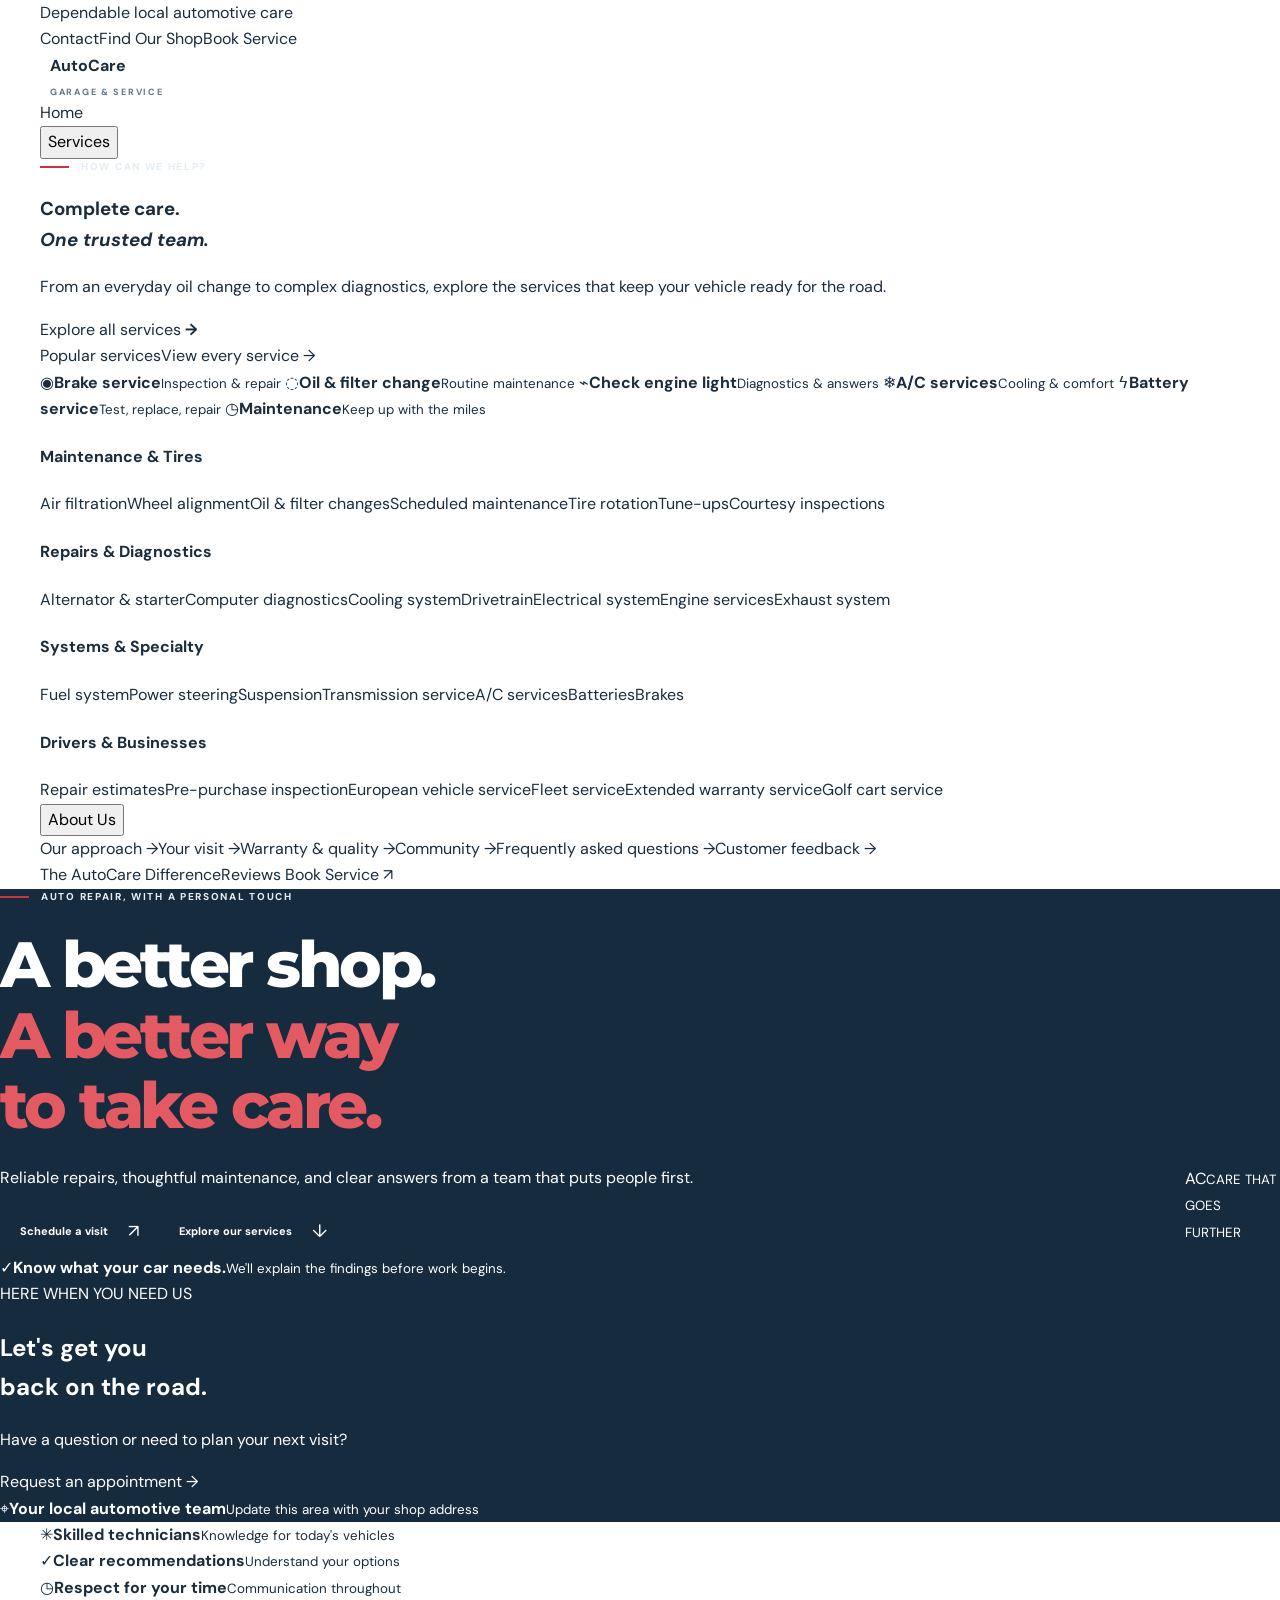
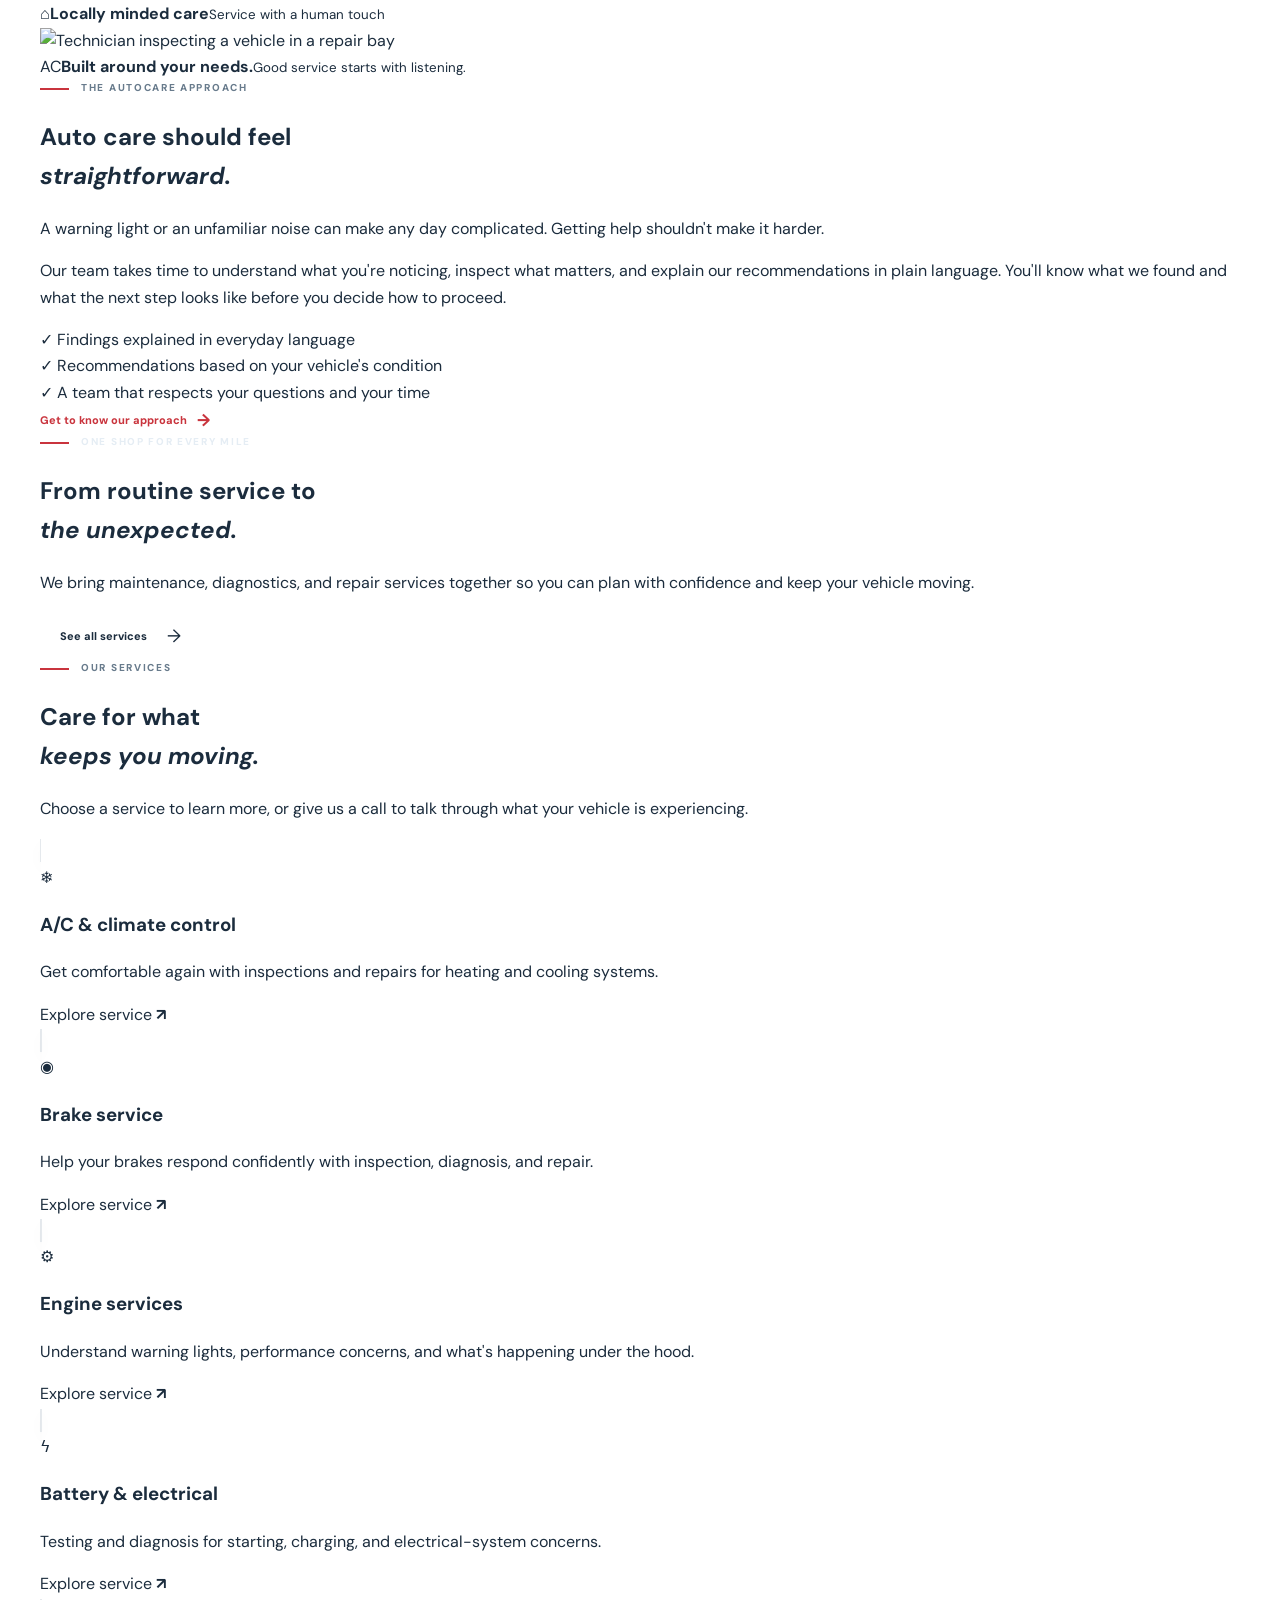
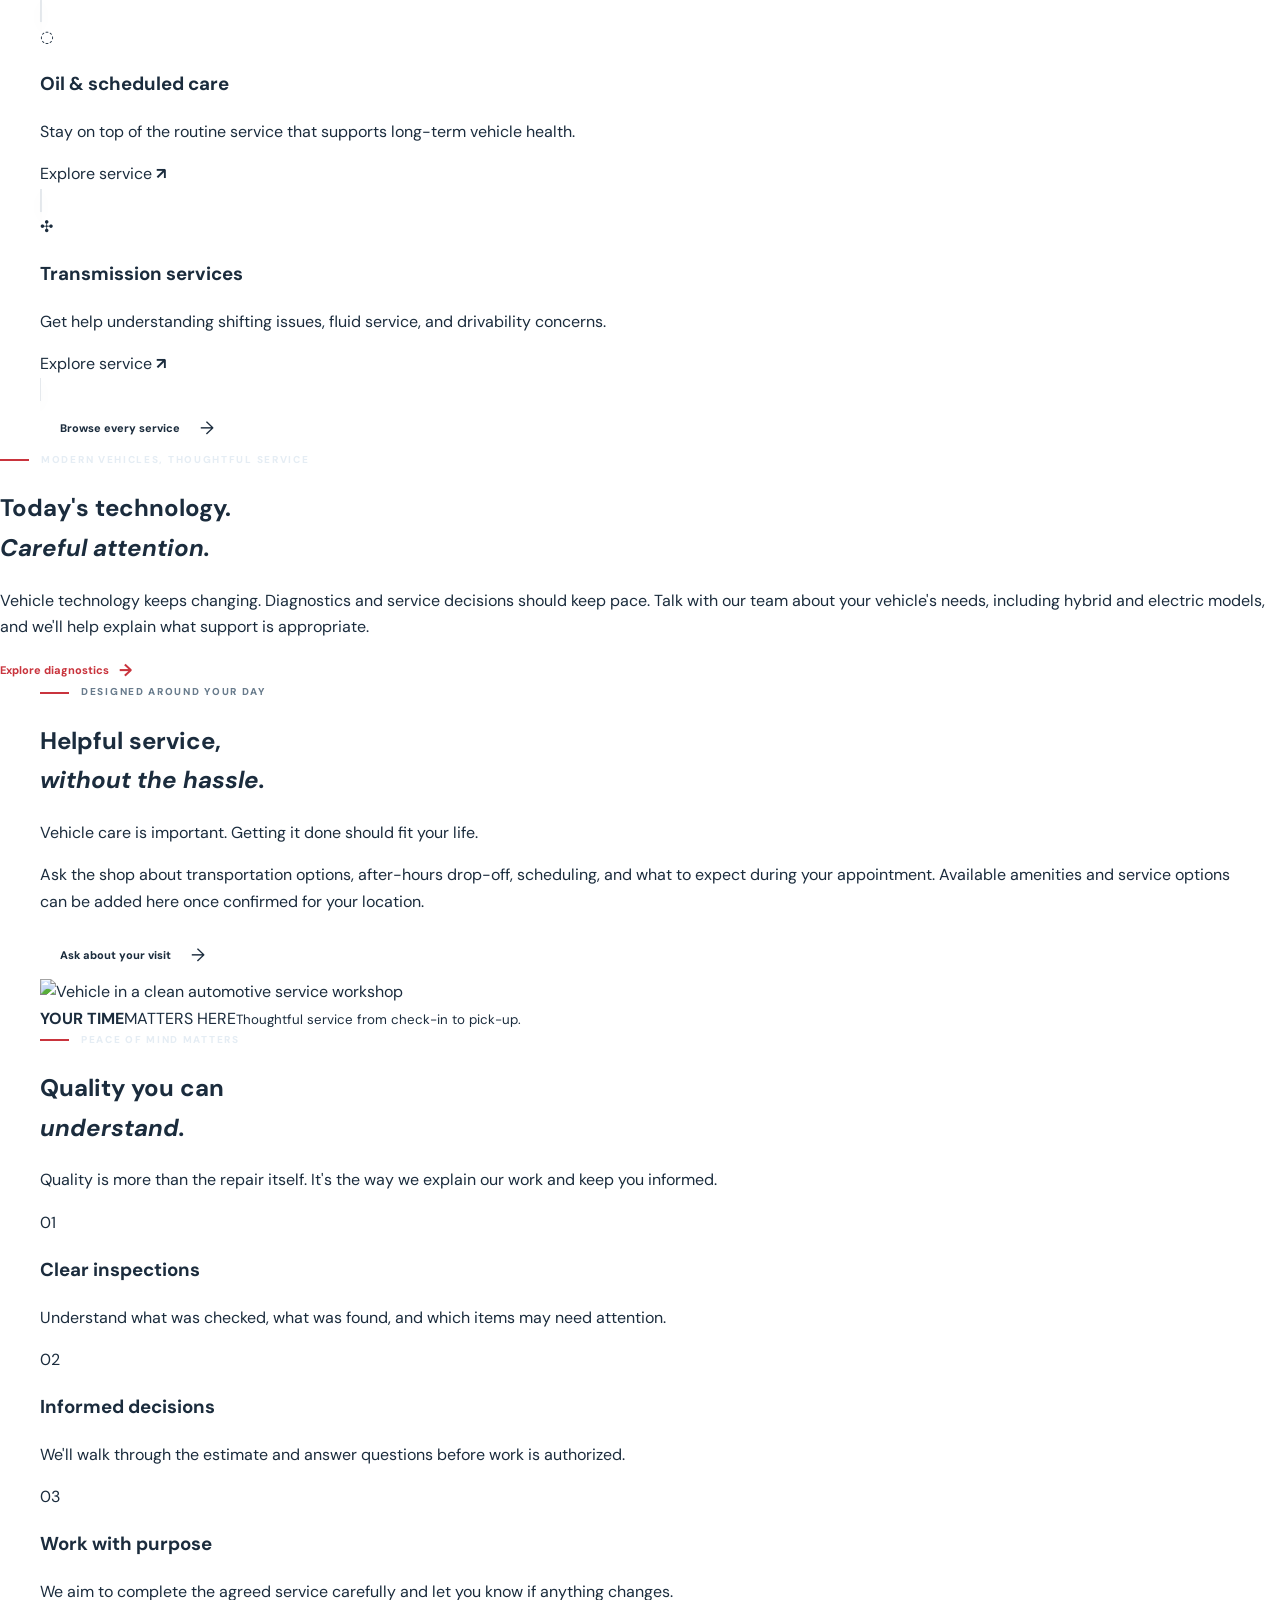
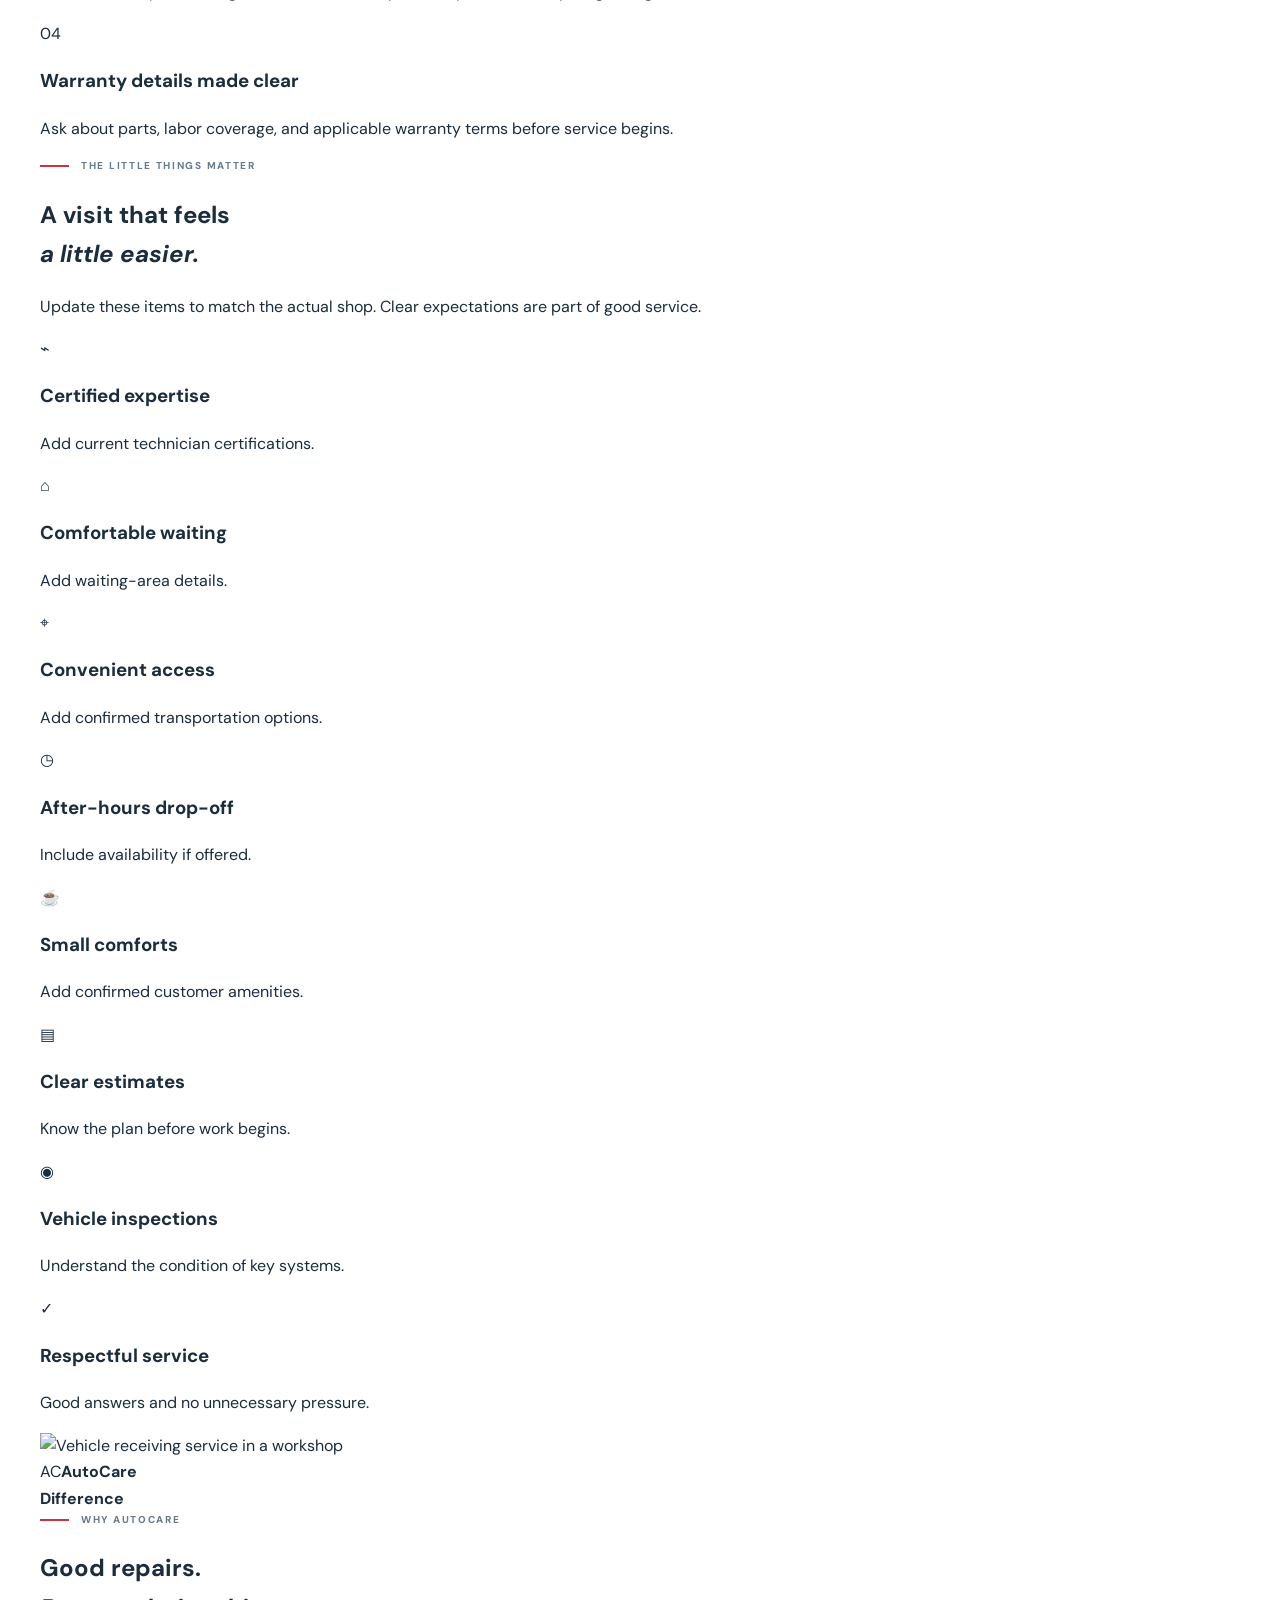
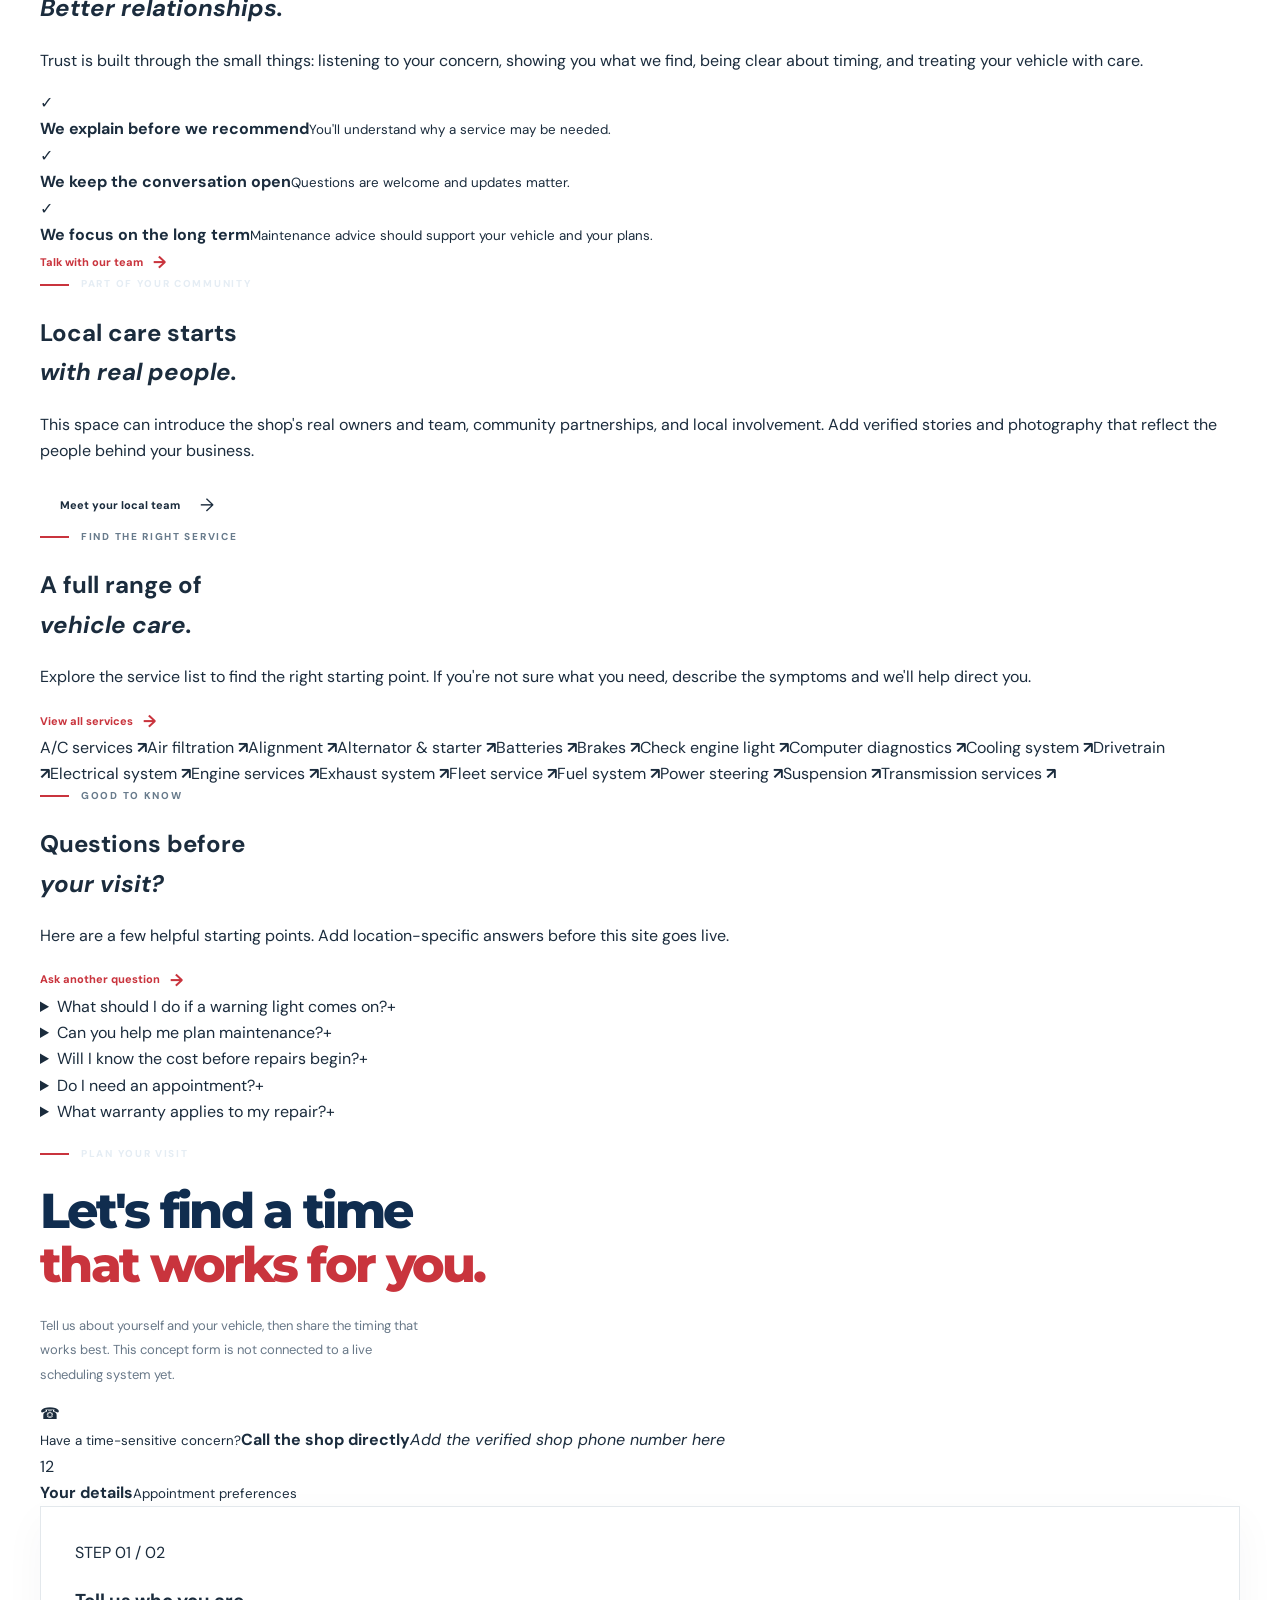
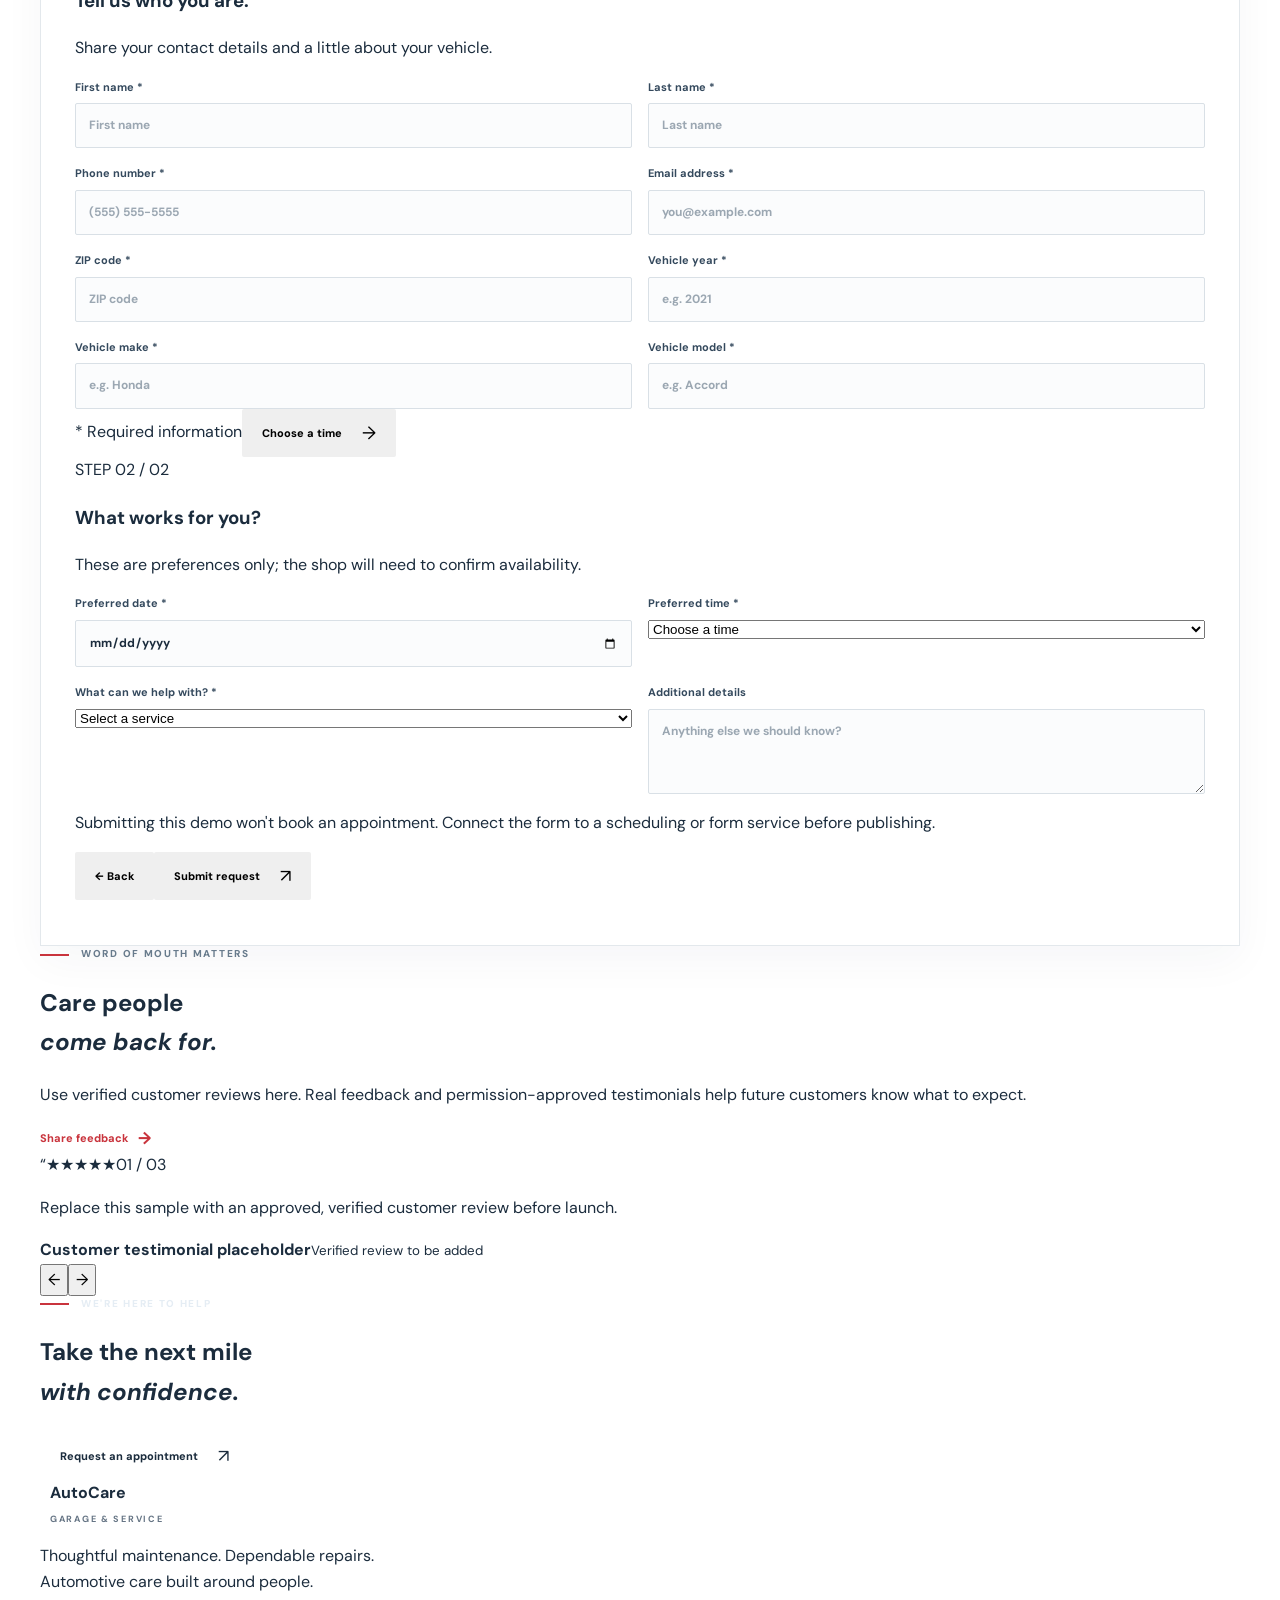
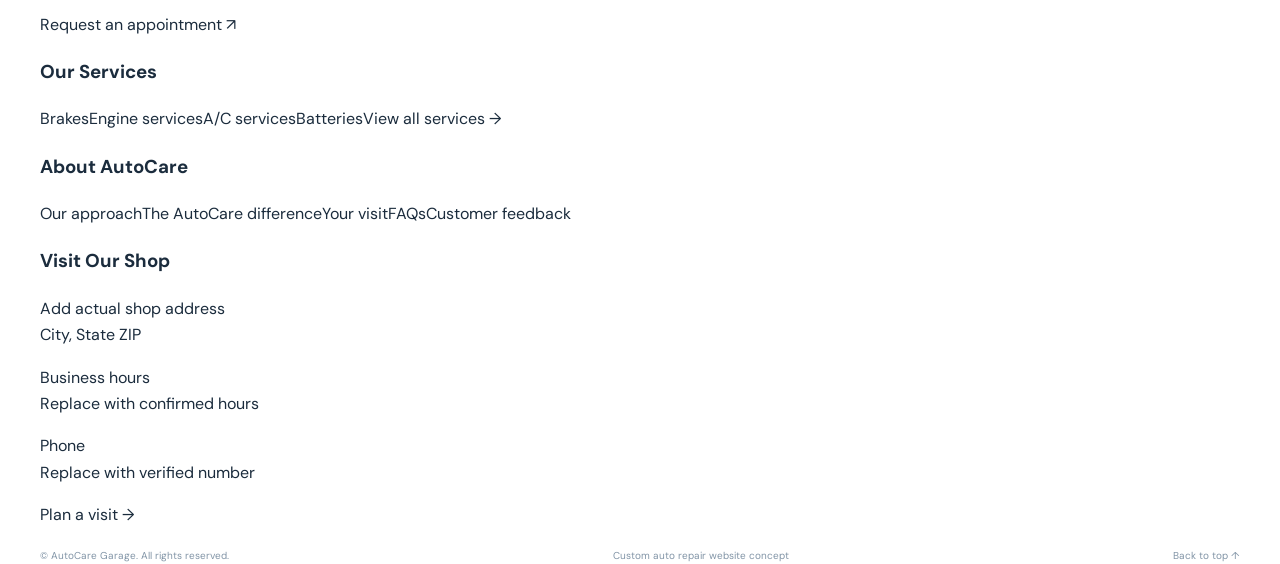
==== index.html @ 5408d6b9 "Rebuild homepage with reference-inspired structure and navigation" ====
<!doctype html>
<html lang="en">
<head>
<meta charset="utf-8"><meta name="viewport" content="width=device-width, initial-scale=1">
<meta name="theme-color" content="#122c46">
<meta name="description" content="Full-service vehicle repair and maintenance with transparent recommendations, skilled technicians, and neighborly care.">
<title>AutoCare Garage | Auto Repair &amp; Maintenance</title>
<link rel="preconnect" href="https://fonts.googleapis.com"><link rel="preconnect" href="https://fonts.gstatic.com" crossorigin>
<link href="https://fonts.googleapis.com/css2?family=DM+Sans:wght@400;500;600;700&family=Montserrat:wght@500;600;700;800&display=swap" rel="stylesheet">
<link rel="stylesheet" href="styles.css">
</head>
<body>
<div class="utility-bar"><div class="container utility-inner"><div><span class="utility-dot"></span> Dependable local automotive care</div><div class="utility-links"><a href="#contact">Contact</a><span></span><a href="#contact">Find Our Shop</a><span></span><a href="#appointment">Book Service</a></div></div></div>
<header class="site-header">
 <div class="container header-inner">
  <a class="brand" href="index.html" aria-label="AutoCare Garage home"><span class="brand-mark"><svg viewBox="0 0 48 48" aria-hidden="true"><path d="M8 29h32l-3.2-10.2a4 4 0 0 0-3.8-2.8H15a4 4 0 0 0-3.8 2.8L8 29Z" fill="none" stroke="currentColor" stroke-width="2.8"/><path d="M11 29v7h5v-3h16v3h5v-7M14 24h20M17 16l2-5h10l2 5" fill="none" stroke="currentColor" stroke-width="2.8" stroke-linecap="round" stroke-linejoin="round"/><circle cx="15" cy="29" r="2" fill="currentColor"/><circle cx="33" cy="29" r="2" fill="currentColor"/></svg></span><span class="brand-type"><strong>AutoCare</strong><small>GARAGE &amp; SERVICE</small></span></a>
  <button class="menu-toggle" aria-expanded="false" aria-controls="primary-nav" aria-label="Open navigation"><span></span><span></span><span></span></button>
  <nav class="main-nav" id="primary-nav" aria-label="Main navigation">
   <a class="nav-home" href="index.html">Home</a>
   <div class="nav-item has-mega"><button class="nav-trigger" aria-expanded="false" aria-controls="services-menu">Services <span class="chevron"></span></button>
    <div class="mega-menu" id="services-menu">
     <div class="mega-feature"><span class="eyebrow"><i></i> HOW CAN WE HELP?</span><h3>Complete care.<br><em>One trusted team.</em></h3><p>From an everyday oil change to complex diagnostics, explore the services that keep your vehicle ready for the road.</p><a class="mega-feature-link" href="service.html?service=all-services">Explore all services <b>→</b></a><div class="mega-mini-image"></div></div>
     <div class="mega-content"><div class="mega-topline"><span>Popular services</span><a href="service.html?service=all-services">View every service →</a></div><div class="mega-popular">
      <a href="service.html?service=brakes"><span class="mega-icon">◉</span><b>Brake service</b><small>Inspection &amp; repair</small></a>
      <a href="service.html?service=oil-filter-change"><span class="mega-icon">◌</span><b>Oil &amp; filter change</b><small>Routine maintenance</small></a>
      <a href="service.html?service=check-engine-light"><span class="mega-icon">⌁</span><b>Check engine light</b><small>Diagnostics &amp; answers</small></a>
      <a href="service.html?service=ac-services"><span class="mega-icon">❄</span><b>A/C services</b><small>Cooling &amp; comfort</small></a>
      <a href="service.html?service=batteries"><span class="mega-icon">ϟ</span><b>Battery service</b><small>Test, replace, repair</small></a>
      <a href="service.html?service=scheduled-maintenance"><span class="mega-icon">◷</span><b>Maintenance</b><small>Keep up with the miles</small></a>
     </div><div class="mega-lists">
      <div><h4>Maintenance &amp; Tires</h4><a href="service.html?service=air-filtration">Air filtration</a><a href="service.html?service=alignment">Wheel alignment</a><a href="service.html?service=oil-filter-change">Oil &amp; filter changes</a><a href="service.html?service=scheduled-maintenance">Scheduled maintenance</a><a href="service.html?service=tire-rotation">Tire rotation</a><a href="service.html?service=tune-ups">Tune-ups</a><a href="service.html?service=courtesy-inspections">Courtesy inspections</a></div>
      <div><h4>Repairs &amp; Diagnostics</h4><a href="service.html?service=alternator-starter">Alternator &amp; starter</a><a href="service.html?service=computer-diagnostics">Computer diagnostics</a><a href="service.html?service=cooling-system">Cooling system</a><a href="service.html?service=drivetrain">Drivetrain</a><a href="service.html?service=electrical-system">Electrical system</a><a href="service.html?service=engine-services">Engine services</a><a href="service.html?service=exhaust-system">Exhaust system</a></div>
      <div><h4>Systems &amp; Specialty</h4><a href="service.html?service=fuel-system">Fuel system</a><a href="service.html?service=power-steering">Power steering</a><a href="service.html?service=suspension">Suspension</a><a href="service.html?service=transmission-services">Transmission service</a><a href="service.html?service=ac-services">A/C services</a><a href="service.html?service=batteries">Batteries</a><a href="service.html?service=brakes">Brakes</a></div>
      <div><h4>Drivers &amp; Businesses</h4><a href="service.html?service=auto-repair-estimates">Repair estimates</a><a href="service.html?service=pre-purchase-inspections">Pre-purchase inspection</a><a href="service.html?service=european-vehicle-service">European vehicle service</a><a href="service.html?service=fleet-service">Fleet service</a><a href="service.html?service=extended-warranty-service">Extended warranty service</a><a href="service.html?service=golf-cart-services">Golf cart service</a></div>
     </div></div>
    </div>
   </div>
   <div class="nav-item has-dropdown"><button class="nav-trigger" aria-expanded="false" aria-controls="about-menu">About Us <span class="chevron"></span></button><div class="simple-dropdown" id="about-menu"><a href="#our-approach">Our approach <span>→</span></a><a href="#amenities">Your visit <span>→</span></a><a href="#warranty">Warranty &amp; quality <span>→</span></a><a href="#community">Community <span>→</span></a><a href="#faq">Frequently asked questions <span>→</span></a><a href="#reviews">Customer feedback <span>→</span></a></div></div>
   <a href="#amenities">The AutoCare Difference</a><a href="#reviews">Reviews</a>
   <a href="#appointment" class="header-cta">Book Service <span>↗</span></a>
  </nav>
 </div>
</header>
<main>
<section class="hero" aria-labelledby="hero-title"><div class="hero-image"></div><div class="hero-shade"></div><div class="container hero-grid"><div class="hero-copy"><div class="eyebrow light"><i></i> AUTO REPAIR, WITH A PERSONAL TOUCH</div><h1 id="hero-title">A better shop.<br><em>A better way<br>to take care.</em></h1><p>Reliable repairs, thoughtful maintenance, and clear answers from a team that puts people first.</p><div class="hero-buttons"><a class="btn btn-orange" href="#appointment">Schedule a visit <span>↗</span></a><a class="btn btn-glass" href="#services-overview">Explore our services <span>↓</span></a></div><div class="hero-reassurance"><span class="hero-check">✓</span><span><b>Know what your car needs.</b><small>We'll explain the findings before work begins.</small></span></div></div><aside class="hero-card"><span class="hero-card-label">HERE WHEN YOU NEED US</span><h2>Let's get you<br>back on the road.</h2><p>Have a question or need to plan your next visit?</p><a class="hero-card-action" href="#appointment">Request an appointment <span>→</span></a><div class="hero-card-footer"><span class="hero-card-icon">⌖</span><span><b>Your local automotive team</b><small>Update this area with your shop address</small></span></div></aside></div><div class="hero-stamp"><span>AC</span><small>CARE THAT<br>GOES FURTHER</small></div></section>
<div class="assurance-strip"><div class="container assurance-grid"><div><span class="assurance-icon">✳</span><span><b>Skilled technicians</b><small>Knowledge for today's vehicles</small></span></div><div><span class="assurance-icon">✓</span><span><b>Clear recommendations</b><small>Understand your options</small></span></div><div><span class="assurance-icon">◷</span><span><b>Respect for your time</b><small>Communication throughout</small></span></div><div><span class="assurance-icon">⌂</span><span><b>Locally minded care</b><small>Service with a human touch</small></span></div></div></div>
<section class="intro-section section-pad" id="our-approach"><div class="container intro-grid"><div class="intro-photo-wrap"><img class="intro-photo" src="https://images.unsplash.com/photo-1487754180451-c456f719a1fc?auto=format&fit=crop&w=1200&q=85" alt="Technician inspecting a vehicle in a repair bay"><div class="photo-note"><span class="photo-note-mark">AC</span><span><b>Built around your needs.</b><small>Good service starts with listening.</small></span></div></div><div class="intro-copy"><div class="eyebrow dark"><i></i> THE AUTOCARE APPROACH</div><h2>Auto care should feel<br><em>straightforward.</em></h2><p class="lead">A warning light or an unfamiliar noise can make any day complicated. Getting help shouldn't make it harder.</p><p>Our team takes time to understand what you're noticing, inspect what matters, and explain our recommendations in plain language. You'll know what we found and what the next step looks like before you decide how to proceed.</p><div class="check-list"><div><span>✓</span> Findings explained in everyday language</div><div><span>✓</span> Recommendations based on your vehicle's condition</div><div><span>✓</span> A team that respects your questions and your time</div></div><a class="text-link" href="#difference">Get to know our approach <b>→</b></a></div></div></section>
<section class="service-band" id="services-overview"><div class="container service-band-inner"><div><span class="eyebrow light"><i></i> ONE SHOP FOR EVERY MILE</span><h2>From routine service to<br><em>the unexpected.</em></h2></div><p>We bring maintenance, diagnostics, and repair services together so you can plan with confidence and keep your vehicle moving.</p><a href="service.html?service=all-services" class="btn btn-light">See all services <span>→</span></a></div></section>
<section class="popular-services section-pad" id="services"><div class="container"><div class="section-heading"><div><div class="eyebrow dark"><i></i> OUR SERVICES</div><h2>Care for what<br><em>keeps you moving.</em></h2></div><p>Choose a service to learn more, or give us a call to talk through what your vehicle is experiencing.</p></div><div class="service-card-grid">
<a class="service-card" href="service.html?service=ac-services"><div class="service-card-photo photo-ac"></div><div class="service-card-body"><span class="service-card-icon">❄</span><h3>A/C &amp; climate control</h3><p>Get comfortable again with inspections and repairs for heating and cooling systems.</p><span class="card-link">Explore service <b>↗</b></span></div></a>
<a class="service-card" href="service.html?service=brakes"><div class="service-card-photo photo-brakes"></div><div class="service-card-body"><span class="service-card-icon">◉</span><h3>Brake service</h3><p>Help your brakes respond confidently with inspection, diagnosis, and repair.</p><span class="card-link">Explore service <b>↗</b></span></div></a>
<a class="service-card" href="service.html?service=engine-services"><div class="service-card-photo photo-engine"></div><div class="service-card-body"><span class="service-card-icon">⚙</span><h3>Engine services</h3><p>Understand warning lights, performance concerns, and what's happening under the hood.</p><span class="card-link">Explore service <b>↗</b></span></div></a>
<a class="service-card" href="service.html?service=batteries"><div class="service-card-photo photo-battery"></div><div class="service-card-body"><span class="service-card-icon">ϟ</span><h3>Battery &amp; electrical</h3><p>Testing and diagnosis for starting, charging, and electrical-system concerns.</p><span class="card-link">Explore service <b>↗</b></span></div></a>
<a class="service-card" href="service.html?service=oil-filter-change"><div class="service-card-photo photo-oil"></div><div class="service-card-body"><span class="service-card-icon">◌</span><h3>Oil &amp; scheduled care</h3><p>Stay on top of the routine service that supports long-term vehicle health.</p><span class="card-link">Explore service <b>↗</b></span></div></a>
<a class="service-card" href="service.html?service=transmission-services"><div class="service-card-photo photo-transmission"></div><div class="service-card-body"><span class="service-card-icon">✣</span><h3>Transmission services</h3><p>Get help understanding shifting issues, fluid service, and drivability concerns.</p><span class="card-link">Explore service <b>↗</b></span></div></a>
</div><div class="center-row"><a class="btn btn-navy" href="service.html?service=all-services">Browse every service <span>→</span></a></div></div></section>
<section class="ev-section"><div class="ev-photo"></div><div class="ev-content"><div class="eyebrow light"><i></i> MODERN VEHICLES, THOUGHTFUL SERVICE</div><h2>Today's technology.<br><em>Careful attention.</em></h2><p>Vehicle technology keeps changing. Diagnostics and service decisions should keep pace. Talk with our team about your vehicle's needs, including hybrid and electric models, and we'll help explain what support is appropriate.</p><a href="service.html?service=computer-diagnostics" class="text-link text-link-light">Explore diagnostics <b>→</b></a></div></section>
<section class="concierge-section section-pad"><div class="container concierge-grid"><div class="concierge-copy"><div class="eyebrow dark"><i></i> DESIGNED AROUND YOUR DAY</div><h2>Helpful service,<br><em>without the hassle.</em></h2><p class="lead">Vehicle care is important. Getting it done should fit your life.</p><p>Ask the shop about transportation options, after-hours drop-off, scheduling, and what to expect during your appointment. Available amenities and service options can be added here once confirmed for your location.</p><a href="#contact" class="btn btn-navy">Ask about your visit <span>→</span></a></div><div class="concierge-photo"><img src="https://images.unsplash.com/photo-1632823471565-1ecdf5c5d4f9?auto=format&fit=crop&w=1100&q=85" alt="Vehicle in a clean automotive service workshop"><div class="concierge-badge"><b>YOUR TIME</b><span>MATTERS HERE</span><i></i><small>Thoughtful service from check-in to pick-up.</small></div></div></div></section>
<section class="quality-section" id="warranty"><div class="container quality-grid"><div class="quality-heading"><div class="eyebrow light"><i></i> PEACE OF MIND MATTERS</div><h2>Quality you can<br><em>understand.</em></h2><p>Quality is more than the repair itself. It's the way we explain our work and keep you informed.</p></div><div class="quality-points"><article><span>01</span><div><h3>Clear inspections</h3><p>Understand what was checked, what was found, and which items may need attention.</p></div></article><article><span>02</span><div><h3>Informed decisions</h3><p>We'll walk through the estimate and answer questions before work is authorized.</p></div></article><article><span>03</span><div><h3>Work with purpose</h3><p>We aim to complete the agreed service carefully and let you know if anything changes.</p></div></article><article><span>04</span><div><h3>Warranty details made clear</h3><p>Ask about parts, labor coverage, and applicable warranty terms before service begins.</p></div></article></div></div></section>
<section class="amenities-section section-pad" id="amenities"><div class="container"><div class="section-heading"><div><div class="eyebrow dark"><i></i> THE LITTLE THINGS MATTER</div><h2>A visit that feels<br><em>a little easier.</em></h2></div><p>Update these items to match the actual shop. Clear expectations are part of good service.</p></div><div class="amenities-grid"><article><span>⌁</span><h3>Certified expertise</h3><p>Add current technician certifications.</p></article><article><span>⌂</span><h3>Comfortable waiting</h3><p>Add waiting-area details.</p></article><article><span>⌖</span><h3>Convenient access</h3><p>Add confirmed transportation options.</p></article><article><span>◷</span><h3>After-hours drop-off</h3><p>Include availability if offered.</p></article><article><span>☕</span><h3>Small comforts</h3><p>Add confirmed customer amenities.</p></article><article><span>▤</span><h3>Clear estimates</h3><p>Know the plan before work begins.</p></article><article><span>◉</span><h3>Vehicle inspections</h3><p>Understand the condition of key systems.</p></article><article><span>✓</span><h3>Respectful service</h3><p>Good answers and no unnecessary pressure.</p></article></div></div></section>
<section class="difference-section" id="difference"><div class="container difference-layout"><div class="difference-image"><img src="https://images.unsplash.com/photo-1632823471565-1ecdf5c5d4f9?auto=format&fit=crop&w=1200&q=85" alt="Vehicle receiving service in a workshop"><div class="difference-image-tag"><span>AC</span><b>AutoCare<br>Difference</b></div></div><div class="difference-copy"><div class="eyebrow dark"><i></i> WHY AUTOCARE</div><h2>Good repairs.<br><em>Better relationships.</em></h2><p>Trust is built through the small things: listening to your concern, showing you what we find, being clear about timing, and treating your vehicle with care.</p><div class="difference-row"><span>✓</span><div><b>We explain before we recommend</b><small>You'll understand why a service may be needed.</small></div></div><div class="difference-row"><span>✓</span><div><b>We keep the conversation open</b><small>Questions are welcome and updates matter.</small></div></div><div class="difference-row"><span>✓</span><div><b>We focus on the long term</b><small>Maintenance advice should support your vehicle and your plans.</small></div></div><a href="#appointment" class="text-link">Talk with our team <b>→</b></a></div></div></section>
<section class="community-section" id="community"><div class="community-bg"></div><div class="container community-content"><div class="eyebrow light"><i></i> PART OF YOUR COMMUNITY</div><h2>Local care starts<br><em>with real people.</em></h2><p>This space can introduce the shop's real owners and team, community partnerships, and local involvement. Add verified stories and photography that reflect the people behind your business.</p><a href="#contact" class="btn btn-orange">Meet your local team <span>→</span></a></div><div class="community-accent"></div></section>
<section class="service-directory section-pad"><div class="container directory-grid"><div><div class="eyebrow dark"><i></i> FIND THE RIGHT SERVICE</div><h2>A full range of<br><em>vehicle care.</em></h2><p>Explore the service list to find the right starting point. If you're not sure what you need, describe the symptoms and we'll help direct you.</p><a href="service.html?service=all-services" class="text-link">View all services <b>→</b></a></div><div class="directory-links"><a href="service.html?service=ac-services">A/C services <b>↗</b></a><a href="service.html?service=air-filtration">Air filtration <b>↗</b></a><a href="service.html?service=alignment">Alignment <b>↗</b></a><a href="service.html?service=alternator-starter">Alternator &amp; starter <b>↗</b></a><a href="service.html?service=batteries">Batteries <b>↗</b></a><a href="service.html?service=brakes">Brakes <b>↗</b></a><a href="service.html?service=check-engine-light">Check engine light <b>↗</b></a><a href="service.html?service=computer-diagnostics">Computer diagnostics <b>↗</b></a><a href="service.html?service=cooling-system">Cooling system <b>↗</b></a><a href="service.html?service=drivetrain">Drivetrain <b>↗</b></a><a href="service.html?service=electrical-system">Electrical system <b>↗</b></a><a href="service.html?service=engine-services">Engine services <b>↗</b></a><a href="service.html?service=exhaust-system">Exhaust system <b>↗</b></a><a href="service.html?service=fleet-service">Fleet service <b>↗</b></a><a href="service.html?service=fuel-system">Fuel system <b>↗</b></a><a href="service.html?service=power-steering">Power steering <b>↗</b></a><a href="service.html?service=suspension">Suspension <b>↗</b></a><a href="service.html?service=transmission-services">Transmission services <b>↗</b></a></div></div></section>
<section class="faq-section section-pad" id="faq"><div class="container faq-layout"><div><div class="eyebrow dark"><i></i> GOOD TO KNOW</div><h2>Questions before<br><em>your visit?</em></h2><p>Here are a few helpful starting points. Add location-specific answers before this site goes live.</p><a href="#contact" class="text-link">Ask another question <b>→</b></a></div><div class="faq-list"><details><summary>What should I do if a warning light comes on?<span>+</span></summary><p>Note which light appears and how the vehicle feels. If the light is flashing, the vehicle overheats, or driving feels unsafe, pull over safely and seek help. Otherwise, contact the shop to discuss diagnosis.</p></details><details><summary>Can you help me plan maintenance?<span>+</span></summary><p>Yes. Share your vehicle's year, make, model, mileage, and service history if available. The team can help you understand manufacturer-recommended maintenance and your next steps.</p></details><details><summary>Will I know the cost before repairs begin?<span>+</span></summary><p>The process should include reviewing findings and an estimate with you before authorized repairs begin. Confirm this process and all shop policies with the business before publishing.</p></details><details><summary>Do I need an appointment?<span>+</span></summary><p>Appointments help the shop plan time and parts. Use the request form or add the verified shop phone number to ask about current availability.</p></details><details><summary>What warranty applies to my repair?<span>+</span></summary><p>Warranty terms depend on the shop, parts, and work performed. Ask for the written warranty details and add the confirmed policy to this site.</p></details></div></div></section>
<section class="appointment-section" id="appointment"><div class="container appointment-layout"><div class="appointment-intro"><div class="eyebrow light"><i></i> PLAN YOUR VISIT</div><h2>Let's find a time<br><em>that works for you.</em></h2><p>Tell us about yourself and your vehicle, then share the timing that works best. This concept form is not connected to a live scheduling system yet.</p><div class="appointment-contact"><span>☎</span><div><small>Have a time-sensitive concern?</small><b>Call the shop directly</b><em>Add the verified shop phone number here</em></div></div><div class="appointment-steps"><span class="step-marker active">1</span><i></i><span class="step-marker">2</span><div><b>Your details</b><small>Appointment preferences</small></div></div></div>
<form class="appointment-form" id="appointment-form"><div class="form-progress"><span class="progress-fill"></span></div><div class="form-step active" data-step="1"><div class="form-title"><span>STEP 01 / 02</span><h3>Tell us who you are.</h3><p>Share your contact details and a little about your vehicle.</p></div><div class="form-grid"><label>First name *<input name="firstName" required autocomplete="given-name" placeholder="First name"></label><label>Last name *<input name="lastName" required autocomplete="family-name" placeholder="Last name"></label><label>Phone number *<input name="phone" required type="tel" autocomplete="tel" placeholder="(555) 555-5555"></label><label>Email address *<input name="email" required type="email" autocomplete="email" placeholder="you@example.com"></label><label>ZIP code *<input name="zip" required inputmode="numeric" autocomplete="postal-code" placeholder="ZIP code"></label><label>Vehicle year *<input name="year" required inputmode="numeric" placeholder="e.g. 2021"></label><label>Vehicle make *<input name="make" required placeholder="e.g. Honda"></label><label>Vehicle model *<input name="model" required placeholder="e.g. Accord"></label></div><div class="form-actions"><span class="form-note">* Required information</span><button class="btn btn-orange next-step" type="button">Choose a time <span>→</span></button></div></div>
<div class="form-step" data-step="2"><div class="form-title"><span>STEP 02 / 02</span><h3>What works for you?</h3><p>These are preferences only; the shop will need to confirm availability.</p></div><div class="form-grid"><label>Preferred date *<input name="date" type="date" required></label><label>Preferred time *<select name="time" required><option value="">Choose a time</option><option>Early morning</option><option>Morning</option><option>Midday</option><option>Afternoon</option></select></label><label class="span-two">What can we help with? *<select name="service" required><option value="">Select a service</option><option>Oil &amp; scheduled maintenance</option><option>Brakes</option><option>Engine or warning light</option><option>A/C or heating</option><option>Battery or electrical</option><option>Tires, alignment, or suspension</option><option>Transmission or drivetrain</option><option>Other / not sure</option></select></label><label class="span-two">Additional details<textarea name="message" rows="3" placeholder="Anything else we should know?"></textarea></label></div><p class="form-disclaimer">Submitting this demo won't book an appointment. Connect the form to a scheduling or form service before publishing.</p><div class="form-actions"><button class="btn btn-back previous-step" type="button">← Back</button><button class="btn btn-orange" type="submit">Submit request <span>↗</span></button></div></div><div class="form-success" hidden><div class="success-mark">✓</div><h3>Your form is ready to connect.</h3><p>This is a demo, so no request has been sent. Connect a real form endpoint to receive appointments.</p><button type="button" class="text-link reset-form">Start again ↻</button></div><p class="form-status" id="form-status" role="status" aria-live="polite"></p></form></div></section>
<section class="reviews-section" id="reviews"><div class="container reviews-layout"><div class="reviews-intro"><div class="eyebrow dark"><i></i> WORD OF MOUTH MATTERS</div><h2>Care people<br><em>come back for.</em></h2><p>Use verified customer reviews here. Real feedback and permission-approved testimonials help future customers know what to expect.</p><a href="#contact" class="text-link">Share feedback <b>→</b></a></div><div class="review-carousel"><div class="review-top"><span class="quote-mark">“</span><span class="review-stars">★★★★★</span><span class="review-counter" id="review-counter">01 / 03</span></div><p class="review-quote" id="review-quote">Replace this sample with an approved, verified customer review before launch.</p><div class="review-bottom"><div><b id="review-name">Customer testimonial placeholder</b><small id="review-meta">Verified review to be added</small></div><div class="review-controls"><button type="button" id="review-prev" aria-label="Previous review">←</button><button type="button" id="review-next" aria-label="Next review">→</button></div></div></div></div></section>
<section class="last-cta"><div class="container last-cta-inner"><div><div class="eyebrow light"><i></i> WE'RE HERE TO HELP</div><h2>Take the next mile<br><em>with confidence.</em></h2></div><a href="#appointment" class="btn btn-light">Request an appointment <span>↗</span></a></div></section>
</main>
<footer class="site-footer" id="contact"><div class="container footer-main"><div class="footer-brand-col"><a class="brand brand-inverse" href="index.html"><span class="brand-mark"><svg viewBox="0 0 48 48" aria-hidden="true"><path d="M8 29h32l-3.2-10.2a4 4 0 0 0-3.8-2.8H15a4 4 0 0 0-3.8 2.8L8 29Z" fill="none" stroke="currentColor" stroke-width="2.8"/><path d="M11 29v7h5v-3h16v3h5v-7M14 24h20M17 16l2-5h10l2 5" fill="none" stroke="currentColor" stroke-width="2.8" stroke-linecap="round" stroke-linejoin="round"/></svg></span><span class="brand-type"><strong>AutoCare</strong><small>GARAGE &amp; SERVICE</small></span></a><p>Thoughtful maintenance. Dependable repairs.<br>Automotive care built around people.</p><a class="footer-mail" href="#appointment">Request an appointment ↗</a></div><div><h3>Our Services</h3><a href="service.html?service=brakes">Brakes</a><a href="service.html?service=engine-services">Engine services</a><a href="service.html?service=ac-services">A/C services</a><a href="service.html?service=batteries">Batteries</a><a href="service.html?service=all-services">View all services →</a></div><div><h3>About AutoCare</h3><a href="#our-approach">Our approach</a><a href="#difference">The AutoCare difference</a><a href="#amenities">Your visit</a><a href="#faq">FAQs</a><a href="#reviews">Customer feedback</a></div><div><h3>Visit Our Shop</h3><p class="contact-placeholder">Add actual shop address<br>City, State ZIP</p><p>Business hours<br>Replace with confirmed hours</p><p>Phone<br>Replace with verified number</p><a href="#appointment" class="footer-mail">Plan a visit →</a></div></div><div class="container footer-bottom"><span>© <span id="current-year"></span> AutoCare Garage. All rights reserved.</span><span>Custom auto repair website concept</span><a href="#top">Back to top ↑</a></div></footer>
<script src="script.js"></script>
</body></html>
---- styles.css ----
:root{--navy:#102d4f;--deep:#091f36;--red:#c9343d;--ink:#1b2c3d;--muted:#687888;--pale:#f4f6f8;--line:#dfe5ea;--sans:'DM Sans',sans-serif;--display:'Montserrat',sans-serif}*{box-sizing:border-box}html{scroll-behavior:smooth;scroll-padding-top:90px}body{margin:0;color:var(--ink);font:16px/1.65 var(--sans);-webkit-font-smoothing:antialiased}a{color:inherit;text-decoration:none}button,input,textarea{font:inherit}.container{width:min(1200px,calc(100% - 48px));margin:auto}.topbar{background:#091f36;color:#dce5ed;font-size:11px;letter-spacing:.02em}.topbar-inner{min-height:37px;display:flex;align-items:center;justify-content:space-between}.topbar a{color:white;font-weight:700}.header{position:sticky;top:0;z-index:10;background:white;box-shadow:0 3px 18px #102d4f0b}.nav-wrap{min-height:86px;display:flex;align-items:center;justify-content:space-between;gap:28px}.brand{display:flex;align-items:center;gap:10px;flex-shrink:0}.brand-icon{display:grid;place-items:center;width:46px;height:46px;background:var(--red);color:white;font-size:27px}.brand b{display:block;font:800 24px/1 var(--display);letter-spacing:-.06em;color:var(--navy)}.brand small{display:block;font-size:9px;letter-spacing:.19em;font-weight:700;margin-top:6px;color:#657484}.nav{display:flex;align-items:center;gap:25px;font-size:12px;font-weight:700}.nav>a:not(.nav-cta):hover{color:var(--red)}.nav-cta{background:var(--red);color:white;padding:13px 16px;white-space:nowrap}.nav-cta span{padding-left:8px}.menu-toggle{display:none;background:none;border:0;font-size:25px;color:var(--navy)}.hero{position:relative;min-height:620px;display:flex;align-items:center;background:#172b3e url('https://images.unsplash.com/photo-1486262715619-67b85e0b08d3?auto=format&fit=crop&w=2200&q=85') center/cover no-repeat;color:white;overflow:hidden}.hero-overlay{position:absolute;inset:0;background:linear-gradient(90deg,#07182bf2 0%,#091f36d9 42%,#091f3633 100%)}.hero-content{position:relative;padding:80px 0 88px}.eyebrow{display:flex;align-items:center;gap:12px;font-size:10px;font-weight:800;letter-spacing:.17em;color:#e5edf4}.eyebrow i{display:inline-block;width:29px;height:2px;background:var(--red);flex-shrink:0}.eyebrow.dark{color:#687b8c}.hero h1,.section-head h2,.about-copy h2,.difference-intro h2,.appointment-intro h2,.bottom-cta h2{font:800 clamp(42px,5vw,66px)/1.1 var(--display);letter-spacing:-.055em;margin:24px 0}.hero h1 em,.section-head h2 em,.about-copy h2 em,.difference-intro h2 em,.appointment-intro h2 em{font-style:normal;color:#e45a62}.hero-content>p{max-width:510px;color:#d9e1e8;font-size:16px;line-height:1.8;margin:0 0 30px}.hero-actions{display:flex;flex-wrap:wrap;gap:12px}.btn{display:inline-flex;align-items:center;justify-content:center;gap:20px;padding:14px 19px;font-size:11px;font-weight:800;border:1px solid transparent;border-radius:2px;transition:transform .2s,background .2s;cursor:pointer}.btn:hover{transform:translateY(-2px)}.btn span{font-size:18px;font-weight:400;line-height:1}.red{background:var(--red);color:white}.red:hover{background:#a9242d}.outline{border-color:#aab8c5;color:white}.outline:hover{background:#ffffff18}.hero-rating{display:flex;align-items:center;gap:15px;margin-top:43px;padding-top:22px;border-top:1px solid #ffffff38;width:min(470px,100%)}.hero-rating>strong,.review-foot>strong{color:#f4b73d;letter-spacing:3px}.hero-rating>span{display:flex;flex-direction:column;font-size:12px}.hero-rating small{font-size:11px;color:#c5d0da}.vertical-label{position:absolute;right:25px;bottom:30px;writing-mode:vertical-rl;font-size:9px;letter-spacing:.17em;color:#ffffffa8}.proof{border-bottom:1px solid var(--line);background:#fff}.proof-grid{display:grid;grid-template-columns:repeat(4,1fr);padding:24px 0}.proof-grid>div{display:flex;align-items:center;gap:12px;padding:0 18px;border-right:1px solid var(--line)}.proof-grid>div:first-child{padding-left:0}.proof-grid>div:last-child{border:0}.proof-icon{width:42px;height:42px;display:grid;place-items:center;border:1px solid var(--line);font-size:23px;color:var(--red);flex-shrink:0}.proof-grid>div>span:last-child{display:flex;flex-direction:column;line-height:1.4}.proof b{font-size:11px;color:var(--navy)}.proof small{font-size:10px;color:var(--muted);margin-top:4px}.section{padding:96px 0}.services{background:#f5f7f9}.section-head{max-width:690px;margin:0 auto 45px}.centered{text-align:center}.centered .eyebrow{justify-content:center}.section-head h2,.about-copy h2,.difference-intro h2,.appointment-intro h2{font-size:clamp(36px,4vw,49px);color:var(--navy);margin:18px 0}.section-head h2 em,.about-copy h2 em,.difference-intro h2 em,.appointment-intro h2 em{color:var(--red)}.section-head>p{max-width:620px;margin:0 auto;color:var(--muted);font-size:13px}.service-grid{display:grid;grid-template-columns:repeat(3,1fr);gap:22px}.service-card{background:white;border:1px solid #e5e9ed;box-shadow:0 6px 18px #132b4206;transition:transform .25s,box-shadow .25s}.service-card:hover{transform:translateY(-5px);box-shadow:0 15px 35px #132b4214}.service-photo{height:175px;background-size:cover;background-position:center}.oil{background-image:url('https://images.unsplash.com/photo-1635784063381-2f5a2b6b7b0c?auto=format&fit=crop&w=900&q=80')}.brakes{background-image:url('https://images.unsplash.com/photo-1487754180451-c456f719a1fc?auto=format&fit=crop&w=900&q=80')}.engine{background-image:url('https://images.unsplash.com/photo-1486262715619-67b85e0b08d3?auto=format&fit=crop&w=900&q=80')}.tires{background-image:url('https://images.unsplash.com/photo-1517524206127-48bbd363f3d7?auto=format&fit=crop&w=900&q=80')}.battery{background-image:url('https://images.unsplash.com/photo-1625047509168-a7026f36de04?auto=format&fit=crop&w=900&q=80')}.maintenance{background-image:url('https://images.unsplash.com/photo-1613214150384-5c7f7d7c5b6d?auto=format&fit=crop&w=900&q=80')}.service-copy{padding:23px 24px 25px;position:relative}.service-symbol{position:absolute;right:22px;top:-24px;width:47px;height:47px;display:grid;place-items:center;background:white;border:1px solid #e5e9ed;color:var(--red);font-size:25px}.service-copy h3{font:700 16px/1.4 var(--display);color:var(--navy);margin:2px 0 10px}.service-copy p{font-size:12px;color:var(--muted);line-height:1.8;margin:0 0 19px;min-height:66px}.service-copy>a,.text-link{display:inline-flex;align-items:center;gap:10px;color:var(--red);font-size:11px;font-weight:800}.service-copy>a b,.text-link b{font-size:17px}.center-action{text-align:center;margin-top:38px}.navy{background:var(--navy);color:white}.navy:hover{background:var(--deep)}.about{display:grid;grid-template-columns:1fr 1fr;min-height:600px}.about-photo{background:url('https://images.unsplash.com/photo-1621905231915-aaf3b4c6f4d7?auto=format&fit=crop&w=1400&q=85') center/cover no-repeat;min-height:500px}.about-copy{padding:80px max(45px,calc((100vw - 1200px)/2)) 75px 64px;align-self:center;max-width:760px}.about-copy h2{margin:22px 0}.about-copy>p{font-size:13px;color:var(--muted);line-height:1.9;max-width:490px}.about-copy .btn{margin-top:14px}.signature{display:flex;align-items:center;gap:13px;margin-top:29px}.signature>i{height:40px;width:3px;background:var(--red)}.signature span{display:flex;flex-direction:column}.signature b{font:700 12px var(--display);color:var(--navy)}.signature small{font-size:11px;color:var(--muted)}.difference{background:var(--deep);color:white;padding:96px 0}.difference-grid{display:grid;grid-template-columns:.8fr 1.2fr;gap:90px}.difference-intro h2{color:white}.difference-intro>p{font-size:13px;color:#c0ccd6;max-width:330px;line-height:1.9;margin-bottom:25px}.difference-intro .text-link{color:#ff7a80}.difference-list article{display:grid;grid-template-columns:38px 1fr;gap:18px;padding:0 0 24px;margin-bottom:24px;border-bottom:1px solid #ffffff25}.difference-list article:last-child{border:0;margin:0;padding:0}.difference-list article>b{font:800 13px var(--display);color:#ef666d;padding-top:3px}.difference-list h3{font:700 15px var(--display);margin:0 0 7px}.difference-list p{font-size:12px;line-height:1.8;color:#c0ccd6;margin:0;max-width:570px}.reviews{background:linear-gradient(110deg,#153758ef,#102d4fef),url('https://images.unsplash.com/photo-1487754180451-c456f719a1fc?auto=format&fit=crop&w=1800&q=75') center/cover;padding:92px 0 68px;color:white}.light h2{color:white}.light>p{color:#cbd6df}.review-placeholder{max-width:760px;margin:0 auto;display:flex;align-items:flex-start;gap:20px;text-align:center;padding:15px 0 32px}.review-placeholder span{font:58px/.8 Georgia,serif;color:#ed5961}.review-placeholder p{color:#e2e9ee;font:500 17px/1.8 var(--display);margin:0}.review-placeholder span:last-child{align-self:flex-end}.review-foot{display:flex;justify-content:center;align-items:center;gap:20px;border-top:1px solid #ffffff2b;padding-top:24px;font-size:11px;color:#d2dce5;flex-wrap:wrap}.review-foot a{font-weight:800;color:white}.appointment{background:#f4f6f8;padding:96px 0}.appointment-grid{display:grid;grid-template-columns:.8fr 1.2fr;gap:72px;align-items:start}.appointment-intro{padding-top:20px}.appointment-intro h2{margin:22px 0}.appointment-intro>p{font-size:13px;color:var(--muted);line-height:1.9;max-width:380px}.callout{display:flex;gap:14px;align-items:center;margin-top:35px}.callout>span{width:48px;height:48px;display:grid;place-items:center;background:white;border:1px solid var(--line);color:var(--red);font-size:23px}.callout div{display:flex;flex-direction:column;line-height:1.6}.callout small{font-size:10px;color:var(--muted)}.callout b{font-size:14px;color:var(--navy)}.appointment-form{background:white;padding:33px 34px;border:1px solid #e3e8ec;box-shadow:0 15px 40px #102d4f0a}.form-head{border-bottom:1px solid var(--line);padding-bottom:18px;margin-bottom:22px}.form-head h3{font:700 20px var(--display);color:var(--navy);margin:0 0 5px}.form-head p{font-size:11px;color:var(--muted);margin:0}.form-grid{display:grid;grid-template-columns:1fr 1fr;gap:16px}.form-grid label{display:flex;flex-direction:column;gap:7px;font-size:11px;font-weight:700;color:#34495d}.form-grid input,.form-grid textarea{width:100%;border:1px solid #d9e0e6;background:#fbfcfd;padding:12px 13px;outline:none;border-radius:2px;font-size:12px;color:var(--ink)}.form-grid input:focus,.form-grid textarea:focus{border-color:var(--navy);box-shadow:0 0 0 3px #102d4f0c}.form-grid input::placeholder,.form-grid textarea::placeholder{color:#9ba7b2}.full{grid-column:1/-1}.form-grid textarea{resize:vertical}.submit{width:100%;margin-top:22px}.form-status{font-size:10px;color:var(--muted);margin:12px 0 0}.bottom-cta{background:var(--red);padding:34px 0;color:white}.bottom-cta-inner{display:flex;align-items:center;justify-content:space-between;gap:25px}.bottom-cta .eyebrow{font-size:9px;color:#ffe6e7}.bottom-cta .eyebrow i{background:white}.bottom-cta h2{font-size:33px;margin:12px 0 0;color:white}.bottom-cta h2 em{color:#ffd2d4}.white{background:white;color:var(--navy)}.white:hover{background:#f3f4f6}.footer{background:#091e34;color:#d2dce5;padding:62px 0 20px}.footer-grid{display:grid;grid-template-columns:1.3fr .8fr .9fr 1fr;gap:43px;padding-bottom:48px}.inverse b{color:white}.inverse small{color:#aebdca}.footer-brand>p{font-size:12px;color:#aebdca;line-height:1.9;margin-top:20px}.footer-grid h3{font:700 13px var(--display);color:white;margin:8px 0 19px}.footer-grid>div:not(:first-child)>a:not(.footer-cta){display:block;font-size:11px;color:#afbdca;margin:10px 0}.footer-grid a:hover{color:white}.footer-grid p{font-size:11px;color:#afbdca;line-height:1.9}.footer-cta{display:inline-block;margin-top:5px;font-size:11px;color:#ff747a;font-weight:800}.footer-bottom{display:flex;justify-content:space-between;gap:20px;border-top:1px solid #ffffff20;padding-top:18px;color:#8194a6;font-size:10px}.footer-bottom span:last-child{text-align:right}
@media(max-width:1050px){.nav{gap:15px;font-size:11px}.nav-cta{padding:12px}.proof-grid>div{padding:0 10px}.proof b{font-size:10px}.difference-grid{gap:50px}.appointment-grid{gap:42px}.footer-grid{gap:24px}.about-copy{padding:60px 40px}}
@media(max-width:820px){.container{width:calc(100% - 36px)}.nav-wrap{min-height:74px}.menu-toggle{display:block;cursor:pointer}.nav{display:none;position:absolute;top:100%;left:0;right:0;background:white;padding:14px 24px 23px;box-shadow:0 15px 20px #0b22351a;align-items:stretch;flex-direction:column;gap:0}.nav.open{display:flex}.nav>a:not(.nav-cta){padding:12px 0;border-bottom:1px solid #edf0f3}.nav-cta{margin-top:14px;text-align:center}.hero{min-height:570px}.hero-content{padding:68px 0}.proof-grid{grid-template-columns:1fr 1fr;gap:22px 12px}.proof-grid>div:nth-child(2){border-right:0}.proof-grid>div:nth-child(3){padding-left:0}.service-grid{grid-template-columns:repeat(2,1fr)}.about{grid-template-columns:1fr}.about-photo{min-height:360px}.about-copy{padding:62px 35px 68px;max-width:none}.difference-grid,.appointment-grid{grid-template-columns:1fr;gap:42px}.difference-intro>p{max-width:520px}.appointment-intro{padding-top:0}.appointment-intro>p{max-width:560px}.footer-grid{grid-template-columns:1fr 1fr}.footer-brand{grid-column:1/-1}}
@media(max-width:540px){.container{width:calc(100% - 32px)}.topbar-inner{min-height:35px;font-size:9px}.topbar-inner>span:last-child{font-size:9px}.brand-icon{width:40px;height:40px}.brand b{font-size:21px}.brand small{font-size:8px}.hero{min-height:560px;background-position:58% center}.hero-overlay{background:linear-gradient(90deg,#07182bf0,#091f36b5)}.hero-content{padding:56px 0}.eyebrow{font-size:9px;letter-spacing:.12em}.hero h1{font-size:42px;margin:21px 0}.hero-content>p{font-size:14px}.hero-actions{align-items:stretch;flex-direction:column;max-width:310px}.btn{padding:14px 16px}.hero-rating{margin-top:34px}.vertical-label{display:none}.proof-grid{padding:21px 0;gap:20px 7px}.proof-grid>div{gap:8px;padding:0 5px}.proof-icon{width:34px;height:34px}.proof b{font-size:9px}.proof small{font-size:8px}.section{padding:70px 0}.section-head{margin-bottom:32px}.section-head h2,.about-copy h2,.difference-intro h2,.appointment-intro h2{font-size:35px}.section-head>p{font-size:12px}.service-grid{grid-template-columns:1fr;gap:16px}.service-photo{height:185px}.service-copy p{min-height:0}.about-photo{min-height:280px}.about-copy{padding:52px 24px 58px}.about-copy>p{font-size:12px}.difference{padding:70px 0}.difference-grid{gap:36px}.difference-list article{grid-template-columns:30px 1fr;gap:12px;padding-bottom:19px;margin-bottom:19px}.difference-list h3{font-size:14px}.reviews{padding:70px 0 44px}.review-placeholder{gap:8px}.review-placeholder p{font-size:14px}.review-foot{gap:10px;text-align:center}.appointment{padding:70px 0}.appointment-form{padding:23px 17px}.form-grid{grid-template-columns:1fr;gap:14px}.full{grid-column:auto}.bottom-cta{padding:28px 0}.bottom-cta-inner{align-items:flex-start;flex-direction:column}.bottom-cta h2{font-size:29px}.footer-grid{grid-template-columns:1fr 1fr;gap:26px 18px}.footer-grid h3{margin-bottom:12px}.footer-bottom{flex-direction:column;gap:8px}.footer-bottom span:last-child{text-align:left}}
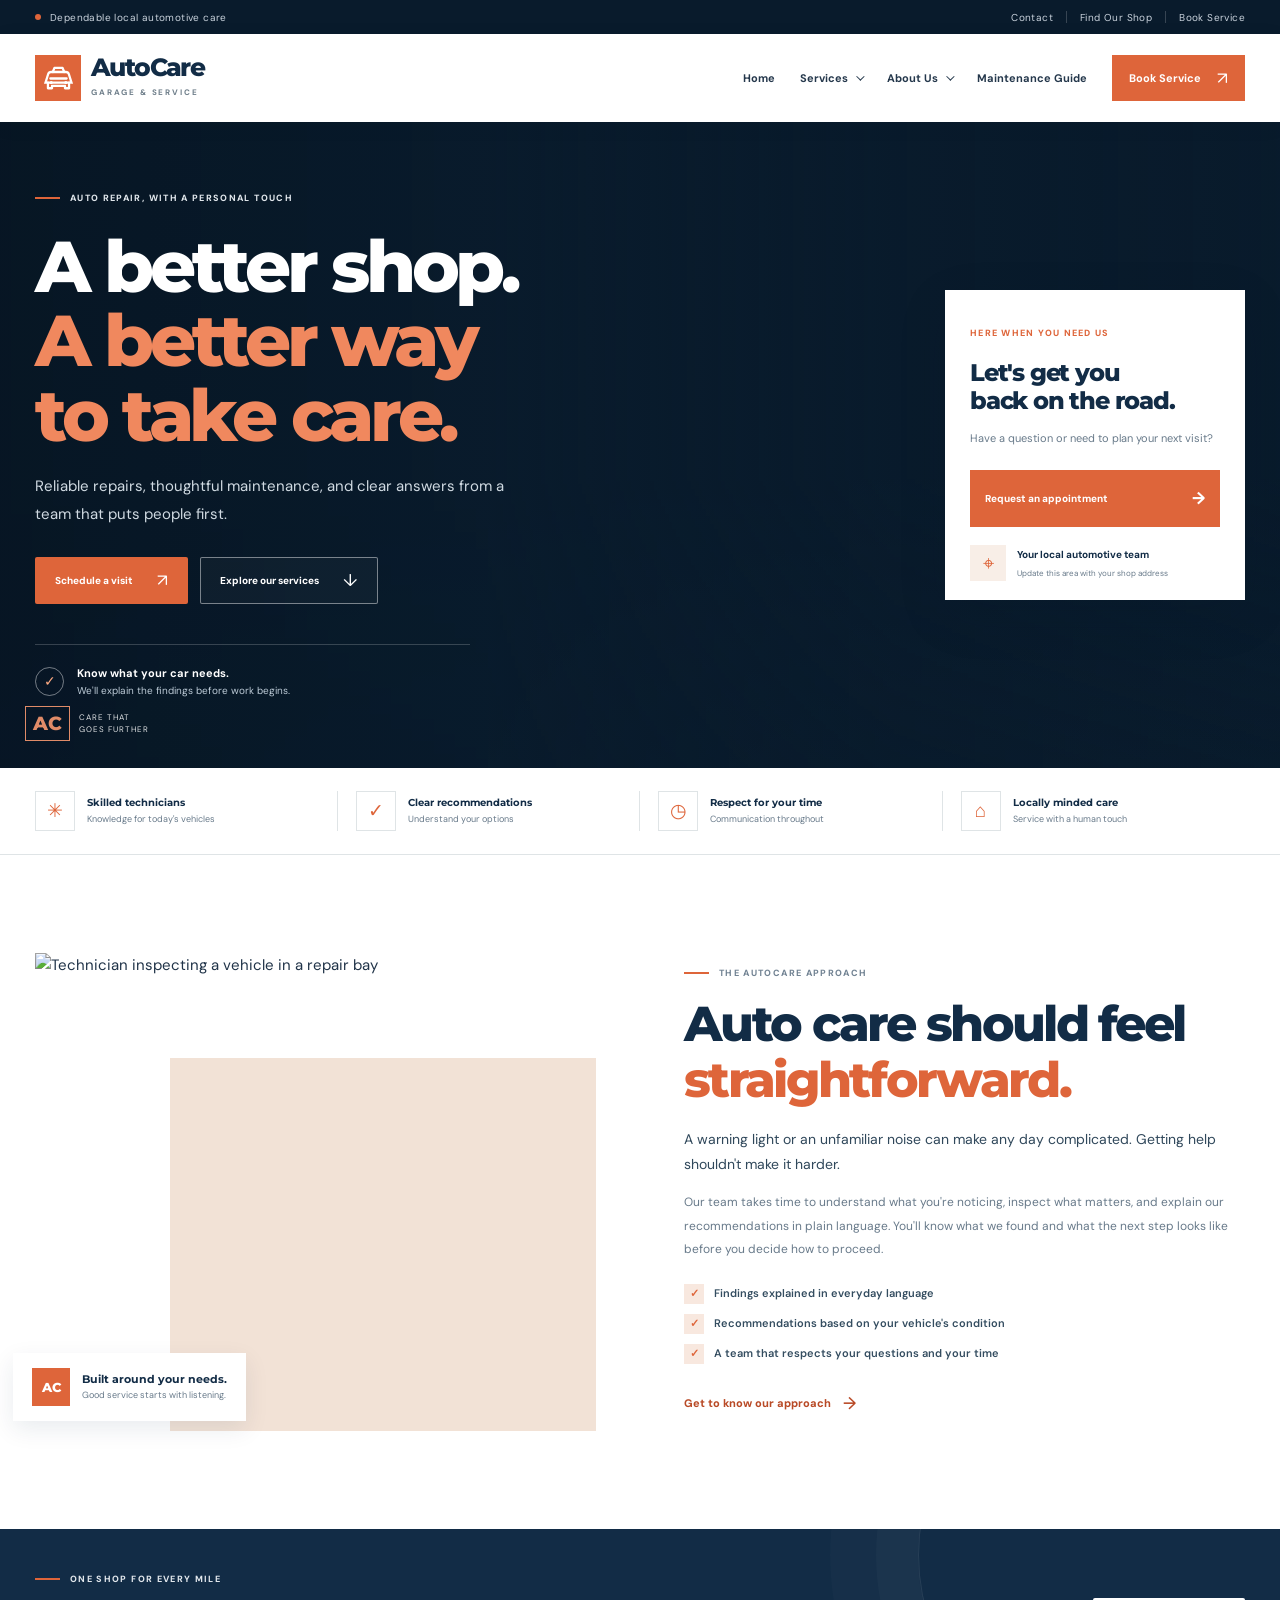
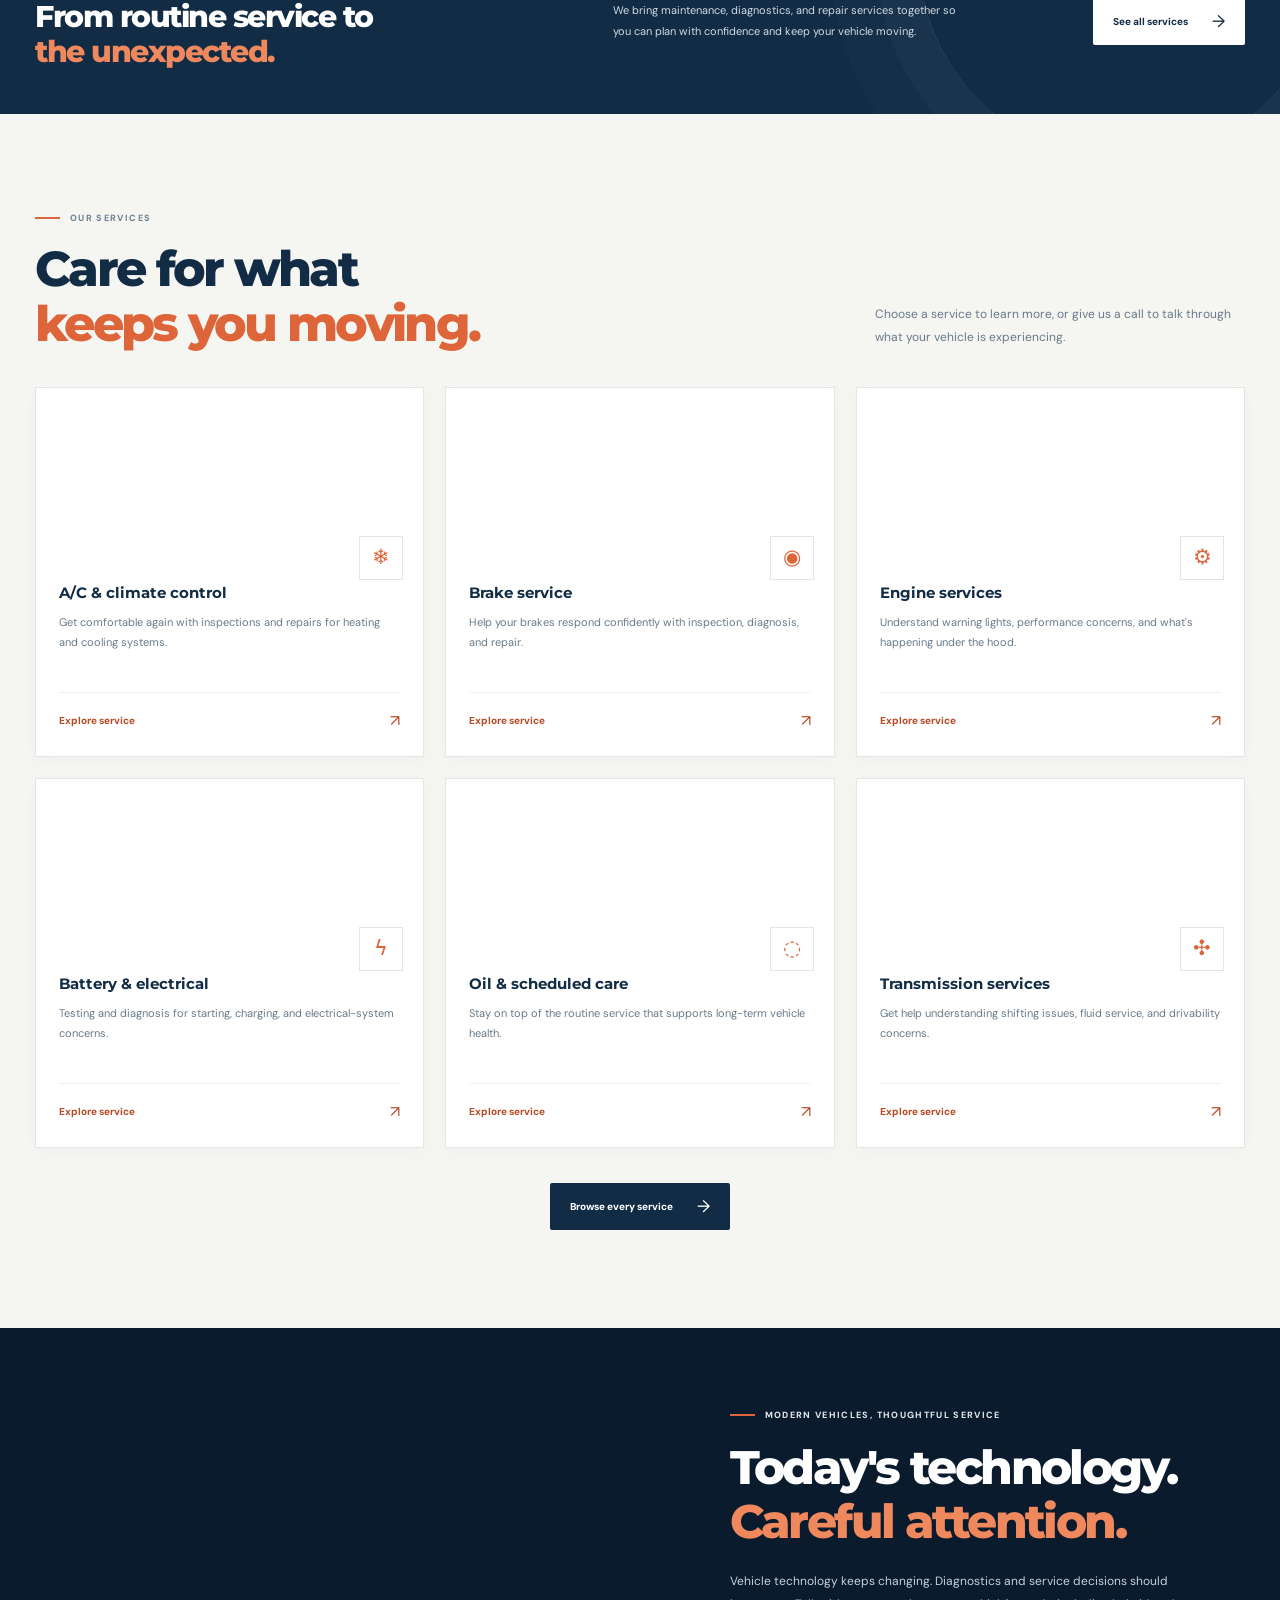
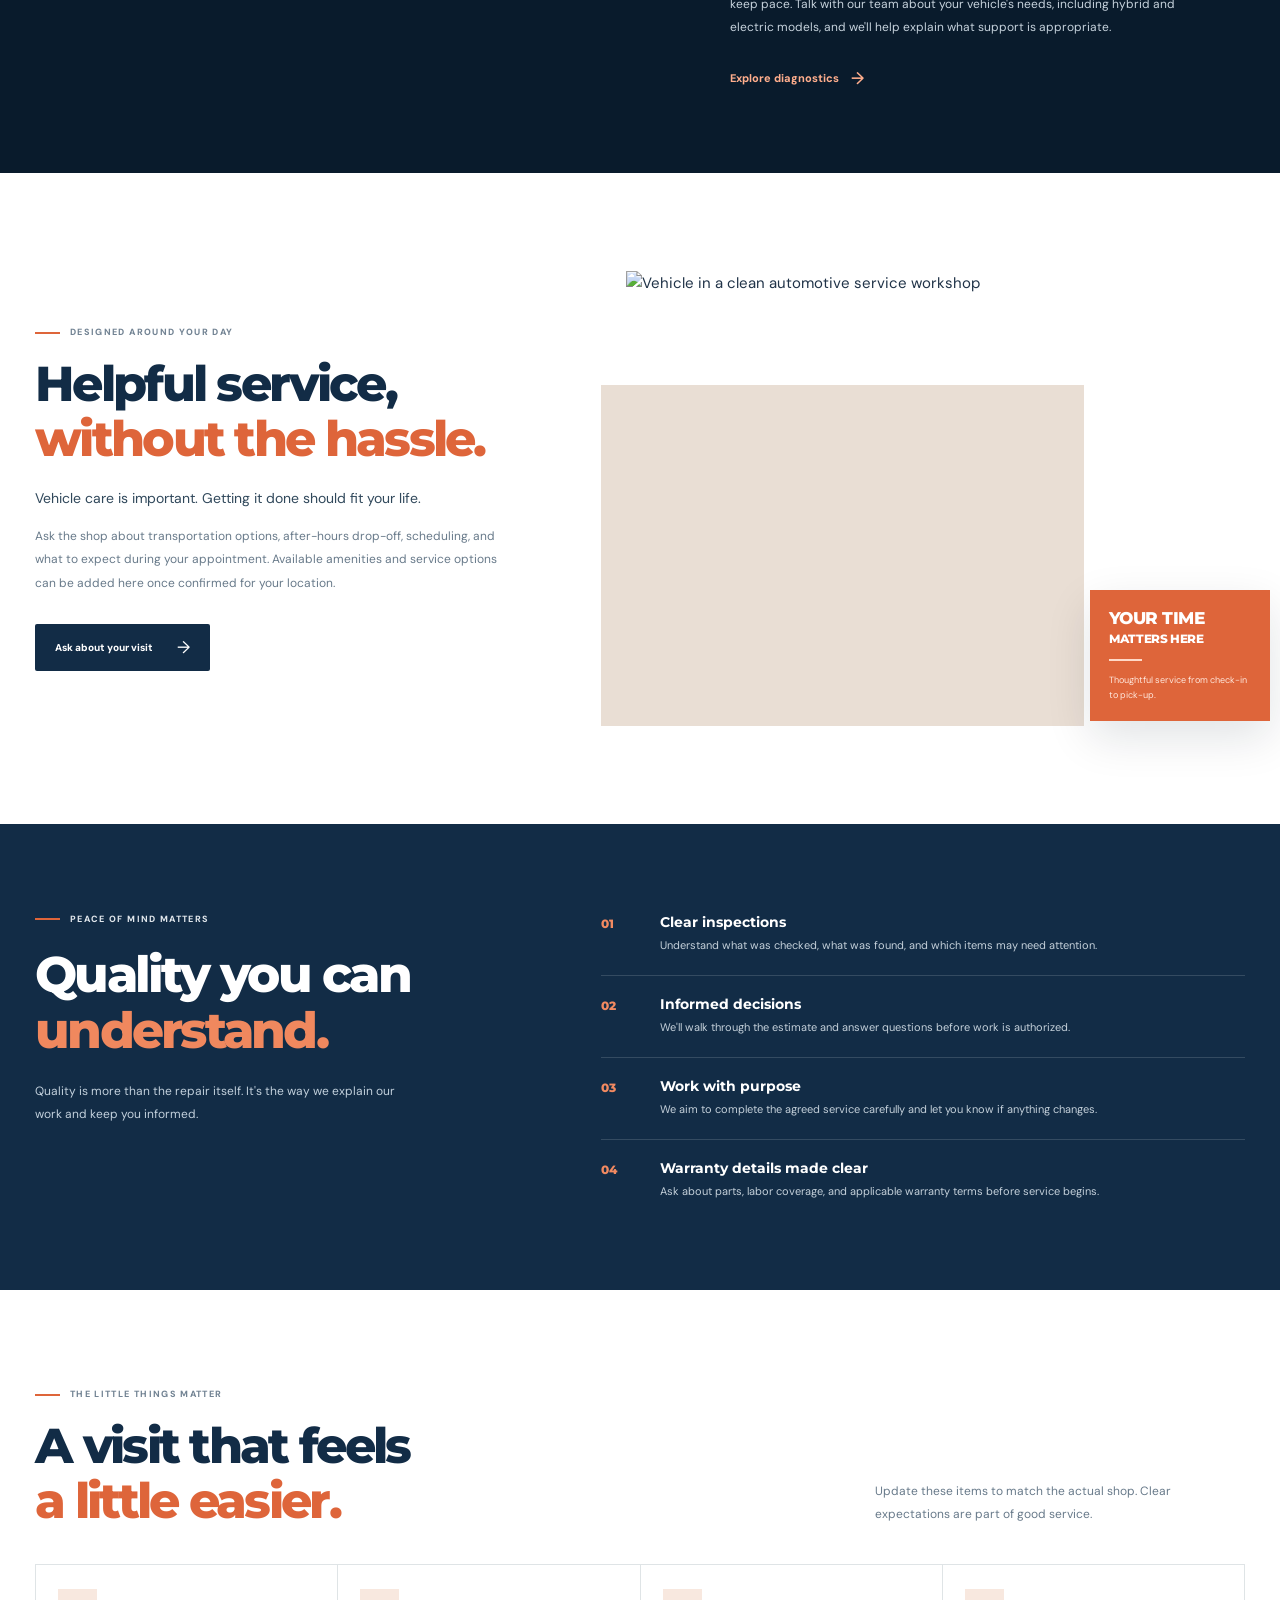
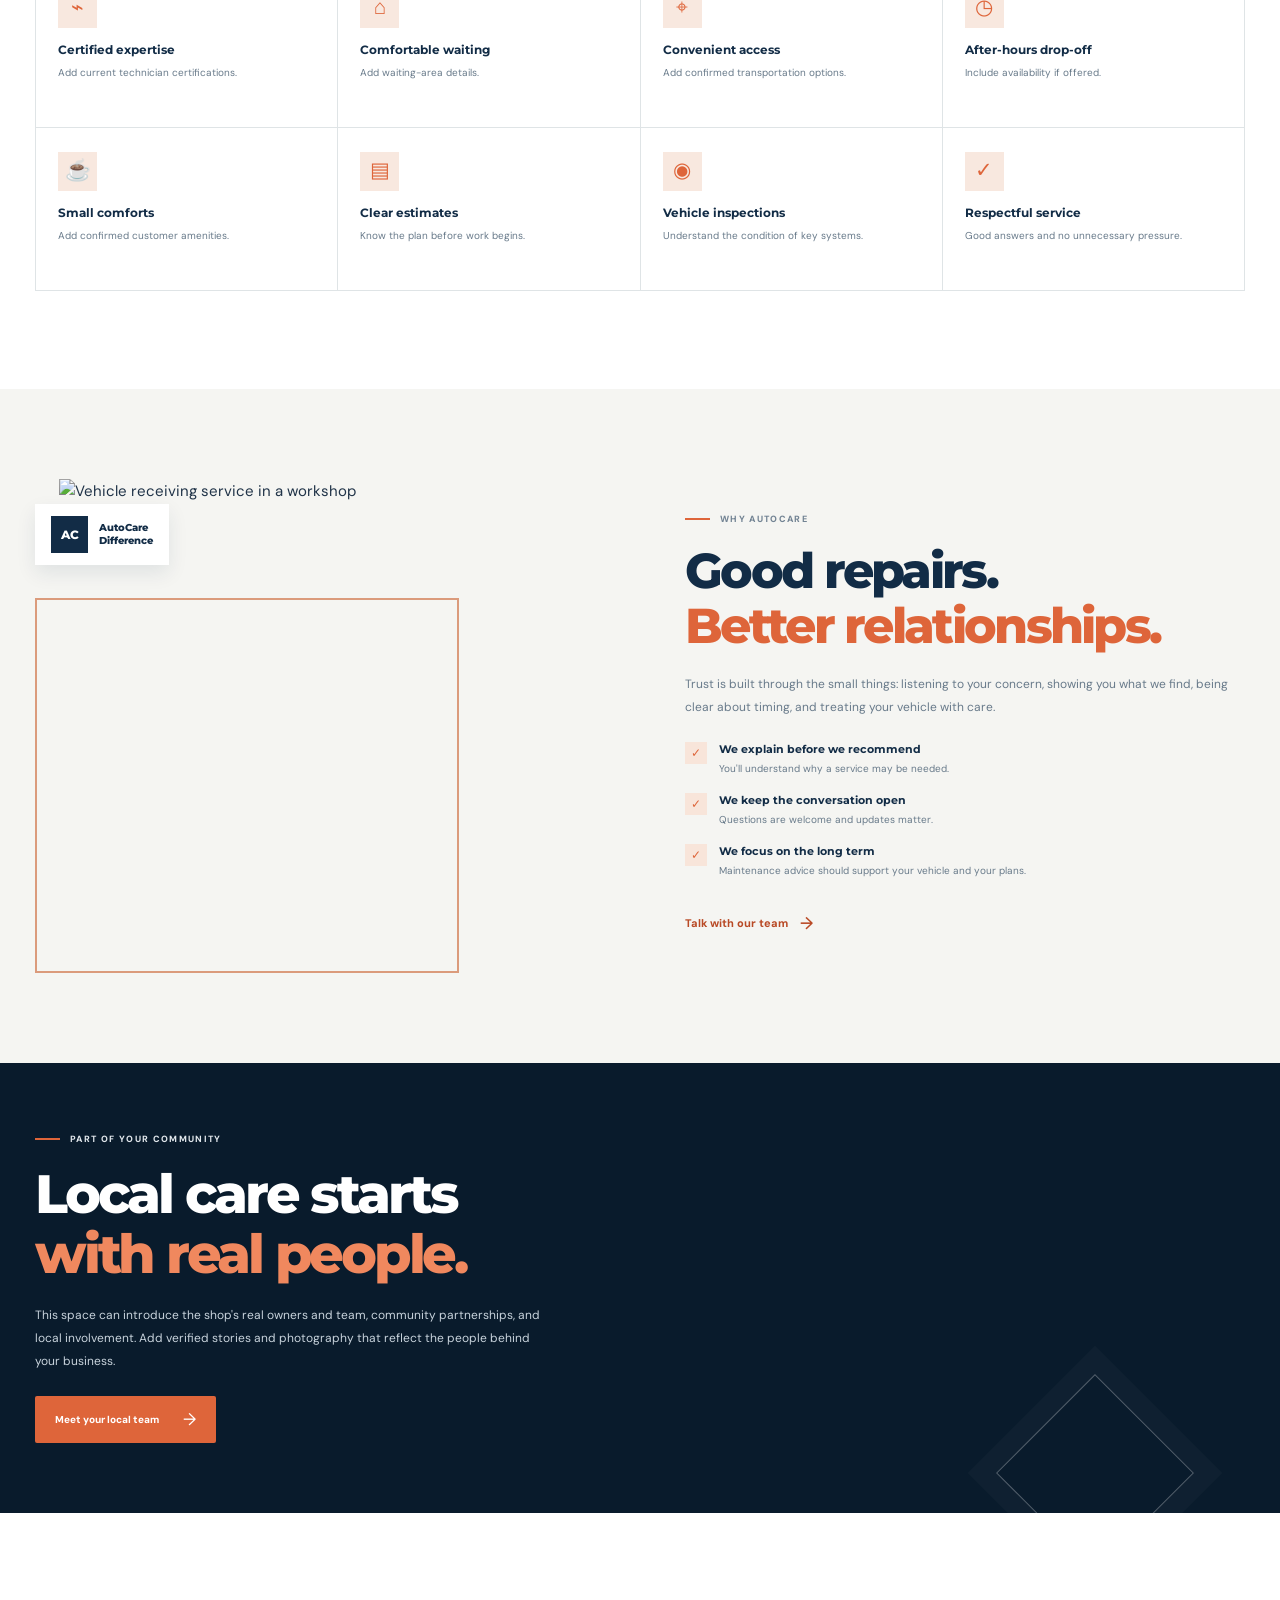
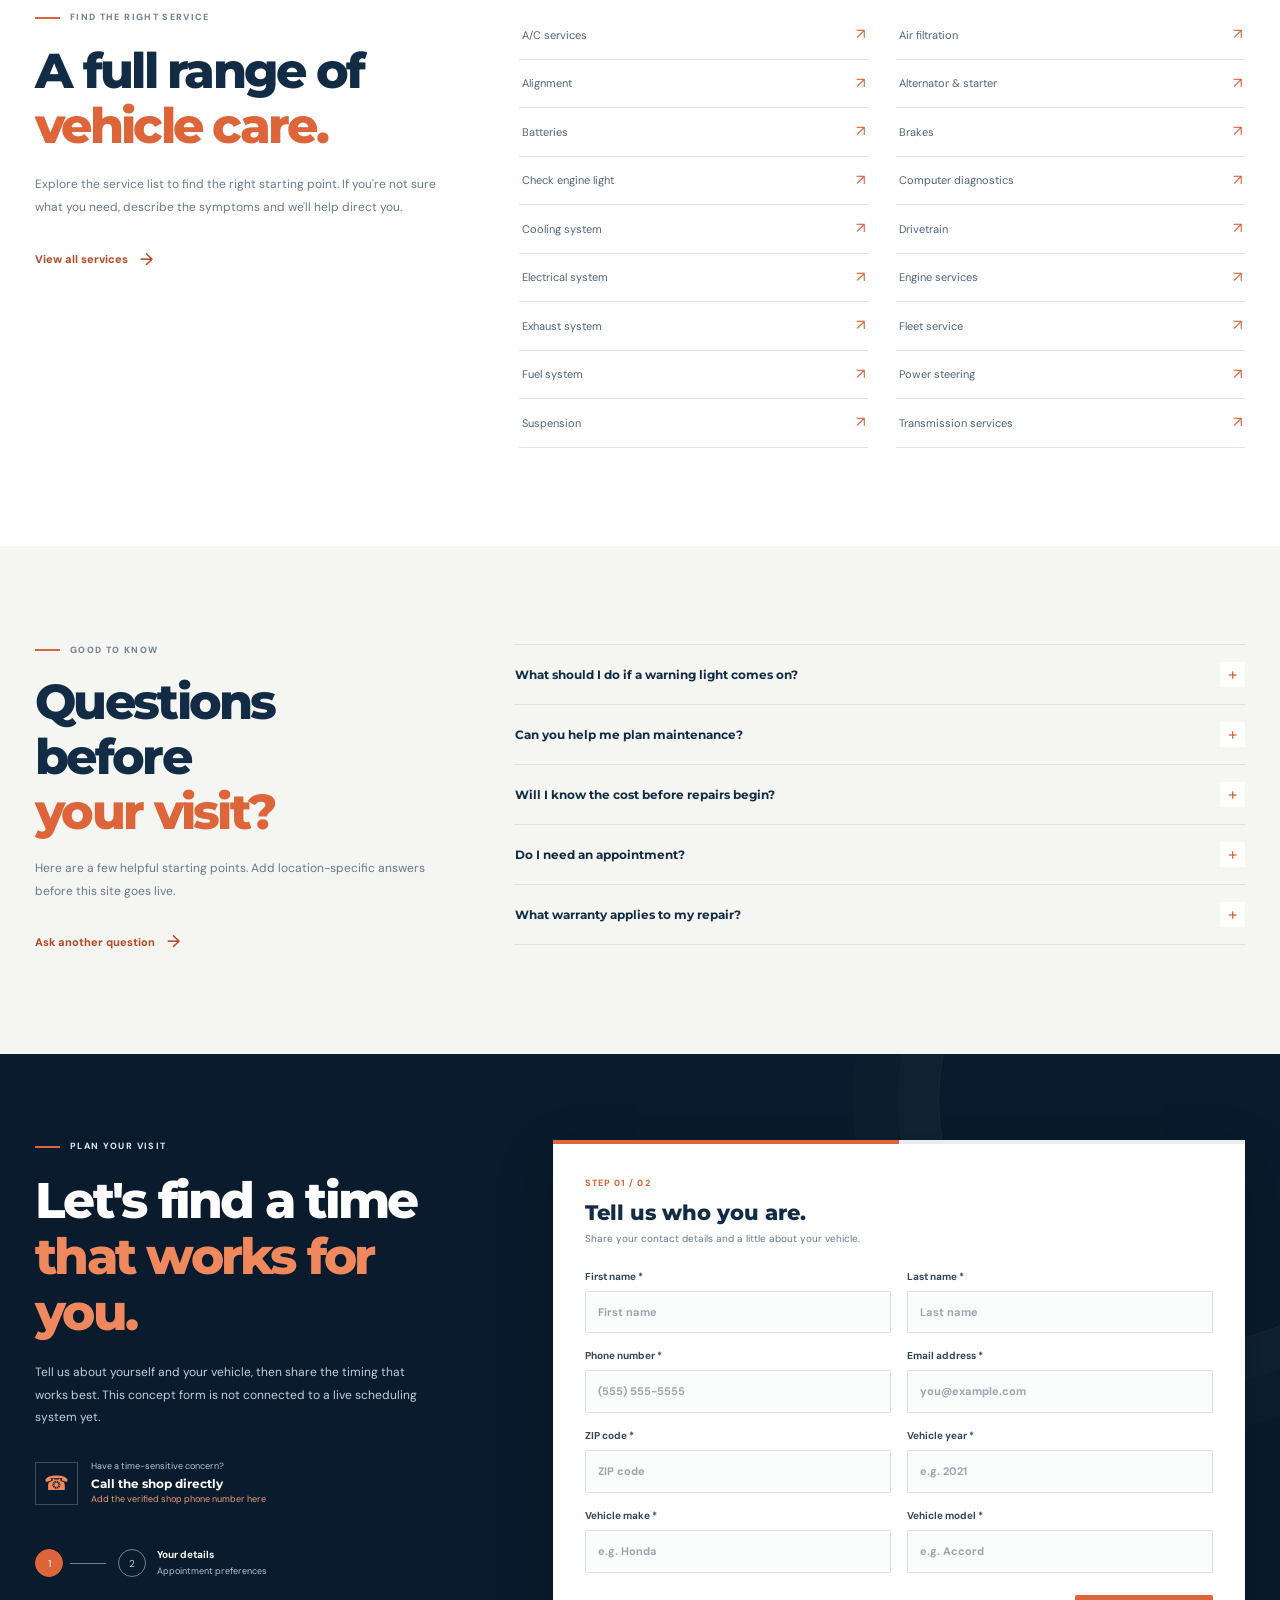
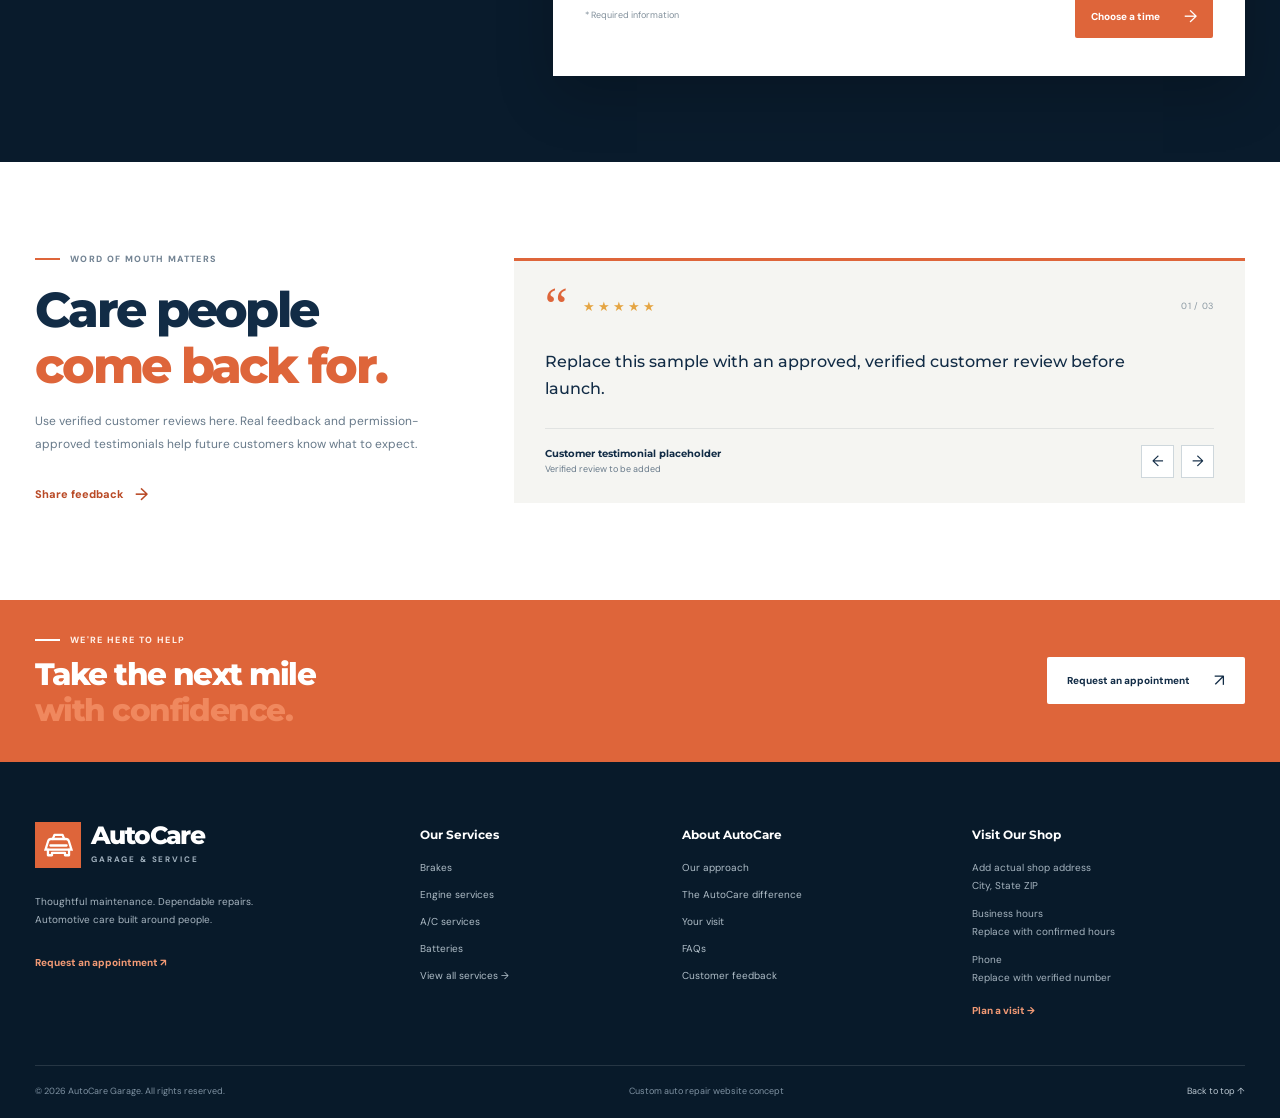
==== commit b7d86296: "Refine navigation menus to match reference site structure" ====
--- a/index.html
+++ b/index.html
@@ -35,8 +35,8 @@
      </div></div>
     </div>
    </div>
-   <div class="nav-item has-dropdown"><button class="nav-trigger" aria-expanded="false" aria-controls="about-menu">About Us <span class="chevron"></span></button><div class="simple-dropdown" id="about-menu"><a href="#our-approach">Our approach <span>→</span></a><a href="#amenities">Your visit <span>→</span></a><a href="#warranty">Warranty &amp; quality <span>→</span></a><a href="#community">Community <span>→</span></a><a href="#faq">Frequently asked questions <span>→</span></a><a href="#reviews">Customer feedback <span>→</span></a></div></div>
-   <a href="#amenities">The AutoCare Difference</a><a href="#reviews">Reviews</a>
+   <div class="nav-item has-dropdown"><button class="nav-trigger" aria-expanded="false" aria-controls="about-menu">About Us <span class="chevron"></span></button><div class="simple-dropdown" id="about-menu"><a href="#community">About our shop <span>→</span></a><a href="#our-approach">Our approach <span>→</span></a><a href="#warranty">Warranty &amp; quality <span>→</span></a><a href="#faq">Car care FAQs <span>→</span></a><a href="#community">Community involvement <span>→</span></a><a href="#amenities">Shop amenities <span>→</span></a><a href="#reviews">Customer reviews <span>→</span></a></div></div>
+   <a href="service.html?service=scheduled-maintenance">Maintenance Guide</a>
    <a href="#appointment" class="header-cta">Book Service <span>↗</span></a>
   </nav>
  </div>
--- a/styles.css
+++ b/styles.css
@@ -1,4 +1,14 @@
-:root{--navy:#102d4f;--deep:#091f36;--red:#c9343d;--ink:#1b2c3d;--muted:#687888;--pale:#f4f6f8;--line:#dfe5ea;--sans:'DM Sans',sans-serif;--display:'Montserrat',sans-serif}*{box-sizing:border-box}html{scroll-behavior:smooth;scroll-padding-top:90px}body{margin:0;color:var(--ink);font:16px/1.65 var(--sans);-webkit-font-smoothing:antialiased}a{color:inherit;text-decoration:none}button,input,textarea{font:inherit}.container{width:min(1200px,calc(100% - 48px));margin:auto}.topbar{background:#091f36;color:#dce5ed;font-size:11px;letter-spacing:.02em}.topbar-inner{min-height:37px;display:flex;align-items:center;justify-content:space-between}.topbar a{color:white;font-weight:700}.header{position:sticky;top:0;z-index:10;background:white;box-shadow:0 3px 18px #102d4f0b}.nav-wrap{min-height:86px;display:flex;align-items:center;justify-content:space-between;gap:28px}.brand{display:flex;align-items:center;gap:10px;flex-shrink:0}.brand-icon{display:grid;place-items:center;width:46px;height:46px;background:var(--red);color:white;font-size:27px}.brand b{display:block;font:800 24px/1 var(--display);letter-spacing:-.06em;color:var(--navy)}.brand small{display:block;font-size:9px;letter-spacing:.19em;font-weight:700;margin-top:6px;color:#657484}.nav{display:flex;align-items:center;gap:25px;font-size:12px;font-weight:700}.nav>a:not(.nav-cta):hover{color:var(--red)}.nav-cta{background:var(--red);color:white;padding:13px 16px;white-space:nowrap}.nav-cta span{padding-left:8px}.menu-toggle{display:none;background:none;border:0;font-size:25px;color:var(--navy)}.hero{position:relative;min-height:620px;display:flex;align-items:center;background:#172b3e url('https://images.unsplash.com/photo-1486262715619-67b85e0b08d3?auto=format&fit=crop&w=2200&q=85') center/cover no-repeat;color:white;overflow:hidden}.hero-overlay{position:absolute;inset:0;background:linear-gradient(90deg,#07182bf2 0%,#091f36d9 42%,#091f3633 100%)}.hero-content{position:relative;padding:80px 0 88px}.eyebrow{display:flex;align-items:center;gap:12px;font-size:10px;font-weight:800;letter-spacing:.17em;color:#e5edf4}.eyebrow i{display:inline-block;width:29px;height:2px;background:var(--red);flex-shrink:0}.eyebrow.dark{color:#687b8c}.hero h1,.section-head h2,.about-copy h2,.difference-intro h2,.appointment-intro h2,.bottom-cta h2{font:800 clamp(42px,5vw,66px)/1.1 var(--display);letter-spacing:-.055em;margin:24px 0}.hero h1 em,.section-head h2 em,.about-copy h2 em,.difference-intro h2 em,.appointment-intro h2 em{font-style:normal;color:#e45a62}.hero-content>p{max-width:510px;color:#d9e1e8;font-size:16px;line-height:1.8;margin:0 0 30px}.hero-actions{display:flex;flex-wrap:wrap;gap:12px}.btn{display:inline-flex;align-items:center;justify-content:center;gap:20px;padding:14px 19px;font-size:11px;font-weight:800;border:1px solid transparent;border-radius:2px;transition:transform .2s,background .2s;cursor:pointer}.btn:hover{transform:translateY(-2px)}.btn span{font-size:18px;font-weight:400;line-height:1}.red{background:var(--red);color:white}.red:hover{background:#a9242d}.outline{border-color:#aab8c5;color:white}.outline:hover{background:#ffffff18}.hero-rating{display:flex;align-items:center;gap:15px;margin-top:43px;padding-top:22px;border-top:1px solid #ffffff38;width:min(470px,100%)}.hero-rating>strong,.review-foot>strong{color:#f4b73d;letter-spacing:3px}.hero-rating>span{display:flex;flex-direction:column;font-size:12px}.hero-rating small{font-size:11px;color:#c5d0da}.vertical-label{position:absolute;right:25px;bottom:30px;writing-mode:vertical-rl;font-size:9px;letter-spacing:.17em;color:#ffffffa8}.proof{border-bottom:1px solid var(--line);background:#fff}.proof-grid{display:grid;grid-template-columns:repeat(4,1fr);padding:24px 0}.proof-grid>div{display:flex;align-items:center;gap:12px;padding:0 18px;border-right:1px solid var(--line)}.proof-grid>div:first-child{padding-left:0}.proof-grid>div:last-child{border:0}.proof-icon{width:42px;height:42px;display:grid;place-items:center;border:1px solid var(--line);font-size:23px;color:var(--red);flex-shrink:0}.proof-grid>div>span:last-child{display:flex;flex-direction:column;line-height:1.4}.proof b{font-size:11px;color:var(--navy)}.proof small{font-size:10px;color:var(--muted);margin-top:4px}.section{padding:96px 0}.services{background:#f5f7f9}.section-head{max-width:690px;margin:0 auto 45px}.centered{text-align:center}.centered .eyebrow{justify-content:center}.section-head h2,.about-copy h2,.difference-intro h2,.appointment-intro h2{font-size:clamp(36px,4vw,49px);color:var(--navy);margin:18px 0}.section-head h2 em,.about-copy h2 em,.difference-intro h2 em,.appointment-intro h2 em{color:var(--red)}.section-head>p{max-width:620px;margin:0 auto;color:var(--muted);font-size:13px}.service-grid{display:grid;grid-template-columns:repeat(3,1fr);gap:22px}.service-card{background:white;border:1px solid #e5e9ed;box-shadow:0 6px 18px #132b4206;transition:transform .25s,box-shadow .25s}.service-card:hover{transform:translateY(-5px);box-shadow:0 15px 35px #132b4214}.service-photo{height:175px;background-size:cover;background-position:center}.oil{background-image:url('https://images.unsplash.com/photo-1635784063381-2f5a2b6b7b0c?auto=format&fit=crop&w=900&q=80')}.brakes{background-image:url('https://images.unsplash.com/photo-1487754180451-c456f719a1fc?auto=format&fit=crop&w=900&q=80')}.engine{background-image:url('https://images.unsplash.com/photo-1486262715619-67b85e0b08d3?auto=format&fit=crop&w=900&q=80')}.tires{background-image:url('https://images.unsplash.com/photo-1517524206127-48bbd363f3d7?auto=format&fit=crop&w=900&q=80')}.battery{background-image:url('https://images.unsplash.com/photo-1625047509168-a7026f36de04?auto=format&fit=crop&w=900&q=80')}.maintenance{background-image:url('https://images.unsplash.com/photo-1613214150384-5c7f7d7c5b6d?auto=format&fit=crop&w=900&q=80')}.service-copy{padding:23px 24px 25px;position:relative}.service-symbol{position:absolute;right:22px;top:-24px;width:47px;height:47px;display:grid;place-items:center;background:white;border:1px solid #e5e9ed;color:var(--red);font-size:25px}.service-copy h3{font:700 16px/1.4 var(--display);color:var(--navy);margin:2px 0 10px}.service-copy p{font-size:12px;color:var(--muted);line-height:1.8;margin:0 0 19px;min-height:66px}.service-copy>a,.text-link{display:inline-flex;align-items:center;gap:10px;color:var(--red);font-size:11px;font-weight:800}.service-copy>a b,.text-link b{font-size:17px}.center-action{text-align:center;margin-top:38px}.navy{background:var(--navy);color:white}.navy:hover{background:var(--deep)}.about{display:grid;grid-template-columns:1fr 1fr;min-height:600px}.about-photo{background:url('https://images.unsplash.com/photo-1621905231915-aaf3b4c6f4d7?auto=format&fit=crop&w=1400&q=85') center/cover no-repeat;min-height:500px}.about-copy{padding:80px max(45px,calc((100vw - 1200px)/2)) 75px 64px;align-self:center;max-width:760px}.about-copy h2{margin:22px 0}.about-copy>p{font-size:13px;color:var(--muted);line-height:1.9;max-width:490px}.about-copy .btn{margin-top:14px}.signature{display:flex;align-items:center;gap:13px;margin-top:29px}.signature>i{height:40px;width:3px;background:var(--red)}.signature span{display:flex;flex-direction:column}.signature b{font:700 12px var(--display);color:var(--navy)}.signature small{font-size:11px;color:var(--muted)}.difference{background:var(--deep);color:white;padding:96px 0}.difference-grid{display:grid;grid-template-columns:.8fr 1.2fr;gap:90px}.difference-intro h2{color:white}.difference-intro>p{font-size:13px;color:#c0ccd6;max-width:330px;line-height:1.9;margin-bottom:25px}.difference-intro .text-link{color:#ff7a80}.difference-list article{display:grid;grid-template-columns:38px 1fr;gap:18px;padding:0 0 24px;margin-bottom:24px;border-bottom:1px solid #ffffff25}.difference-list article:last-child{border:0;margin:0;padding:0}.difference-list article>b{font:800 13px var(--display);color:#ef666d;padding-top:3px}.difference-list h3{font:700 15px var(--display);margin:0 0 7px}.difference-list p{font-size:12px;line-height:1.8;color:#c0ccd6;margin:0;max-width:570px}.reviews{background:linear-gradient(110deg,#153758ef,#102d4fef),url('https://images.unsplash.com/photo-1487754180451-c456f719a1fc?auto=format&fit=crop&w=1800&q=75') center/cover;padding:92px 0 68px;color:white}.light h2{color:white}.light>p{color:#cbd6df}.review-placeholder{max-width:760px;margin:0 auto;display:flex;align-items:flex-start;gap:20px;text-align:center;padding:15px 0 32px}.review-placeholder span{font:58px/.8 Georgia,serif;color:#ed5961}.review-placeholder p{color:#e2e9ee;font:500 17px/1.8 var(--display);margin:0}.review-placeholder span:last-child{align-self:flex-end}.review-foot{display:flex;justify-content:center;align-items:center;gap:20px;border-top:1px solid #ffffff2b;padding-top:24px;font-size:11px;color:#d2dce5;flex-wrap:wrap}.review-foot a{font-weight:800;color:white}.appointment{background:#f4f6f8;padding:96px 0}.appointment-grid{display:grid;grid-template-columns:.8fr 1.2fr;gap:72px;align-items:start}.appointment-intro{padding-top:20px}.appointment-intro h2{margin:22px 0}.appointment-intro>p{font-size:13px;color:var(--muted);line-height:1.9;max-width:380px}.callout{display:flex;gap:14px;align-items:center;margin-top:35px}.callout>span{width:48px;height:48px;display:grid;place-items:center;background:white;border:1px solid var(--line);color:var(--red);font-size:23px}.callout div{display:flex;flex-direction:column;line-height:1.6}.callout small{font-size:10px;color:var(--muted)}.callout b{font-size:14px;color:var(--navy)}.appointment-form{background:white;padding:33px 34px;border:1px solid #e3e8ec;box-shadow:0 15px 40px #102d4f0a}.form-head{border-bottom:1px solid var(--line);padding-bottom:18px;margin-bottom:22px}.form-head h3{font:700 20px var(--display);color:var(--navy);margin:0 0 5px}.form-head p{font-size:11px;color:var(--muted);margin:0}.form-grid{display:grid;grid-template-columns:1fr 1fr;gap:16px}.form-grid label{display:flex;flex-direction:column;gap:7px;font-size:11px;font-weight:700;color:#34495d}.form-grid input,.form-grid textarea{width:100%;border:1px solid #d9e0e6;background:#fbfcfd;padding:12px 13px;outline:none;border-radius:2px;font-size:12px;color:var(--ink)}.form-grid input:focus,.form-grid textarea:focus{border-color:var(--navy);box-shadow:0 0 0 3px #102d4f0c}.form-grid input::placeholder,.form-grid textarea::placeholder{color:#9ba7b2}.full{grid-column:1/-1}.form-grid textarea{resize:vertical}.submit{width:100%;margin-top:22px}.form-status{font-size:10px;color:var(--muted);margin:12px 0 0}.bottom-cta{background:var(--red);padding:34px 0;color:white}.bottom-cta-inner{display:flex;align-items:center;justify-content:space-between;gap:25px}.bottom-cta .eyebrow{font-size:9px;color:#ffe6e7}.bottom-cta .eyebrow i{background:white}.bottom-cta h2{font-size:33px;margin:12px 0 0;color:white}.bottom-cta h2 em{color:#ffd2d4}.white{background:white;color:var(--navy)}.white:hover{background:#f3f4f6}.footer{background:#091e34;color:#d2dce5;padding:62px 0 20px}.footer-grid{display:grid;grid-template-columns:1.3fr .8fr .9fr 1fr;gap:43px;padding-bottom:48px}.inverse b{color:white}.inverse small{color:#aebdca}.footer-brand>p{font-size:12px;color:#aebdca;line-height:1.9;margin-top:20px}.footer-grid h3{font:700 13px var(--display);color:white;margin:8px 0 19px}.footer-grid>div:not(:first-child)>a:not(.footer-cta){display:block;font-size:11px;color:#afbdca;margin:10px 0}.footer-grid a:hover{color:white}.footer-grid p{font-size:11px;color:#afbdca;line-height:1.9}.footer-cta{display:inline-block;margin-top:5px;font-size:11px;color:#ff747a;font-weight:800}.footer-bottom{display:flex;justify-content:space-between;gap:20px;border-top:1px solid #ffffff20;padding-top:18px;color:#8194a6;font-size:10px}.footer-bottom span:last-child{text-align:right}
-@media(max-width:1050px){.nav{gap:15px;font-size:11px}.nav-cta{padding:12px}.proof-grid>div{padding:0 10px}.proof b{font-size:10px}.difference-grid{gap:50px}.appointment-grid{gap:42px}.footer-grid{gap:24px}.about-copy{padding:60px 40px}}
-@media(max-width:820px){.container{width:calc(100% - 36px)}.nav-wrap{min-height:74px}.menu-toggle{display:block;cursor:pointer}.nav{display:none;position:absolute;top:100%;left:0;right:0;background:white;padding:14px 24px 23px;box-shadow:0 15px 20px #0b22351a;align-items:stretch;flex-direction:column;gap:0}.nav.open{display:flex}.nav>a:not(.nav-cta){padding:12px 0;border-bottom:1px solid #edf0f3}.nav-cta{margin-top:14px;text-align:center}.hero{min-height:570px}.hero-content{padding:68px 0}.proof-grid{grid-template-columns:1fr 1fr;gap:22px 12px}.proof-grid>div:nth-child(2){border-right:0}.proof-grid>div:nth-child(3){padding-left:0}.service-grid{grid-template-columns:repeat(2,1fr)}.about{grid-template-columns:1fr}.about-photo{min-height:360px}.about-copy{padding:62px 35px 68px;max-width:none}.difference-grid,.appointment-grid{grid-template-columns:1fr;gap:42px}.difference-intro>p{max-width:520px}.appointment-intro{padding-top:0}.appointment-intro>p{max-width:560px}.footer-grid{grid-template-columns:1fr 1fr}.footer-brand{grid-column:1/-1}}
-@media(max-width:540px){.container{width:calc(100% - 32px)}.topbar-inner{min-height:35px;font-size:9px}.topbar-inner>span:last-child{font-size:9px}.brand-icon{width:40px;height:40px}.brand b{font-size:21px}.brand small{font-size:8px}.hero{min-height:560px;background-position:58% center}.hero-overlay{background:linear-gradient(90deg,#07182bf0,#091f36b5)}.hero-content{padding:56px 0}.eyebrow{font-size:9px;letter-spacing:.12em}.hero h1{font-size:42px;margin:21px 0}.hero-content>p{font-size:14px}.hero-actions{align-items:stretch;flex-direction:column;max-width:310px}.btn{padding:14px 16px}.hero-rating{margin-top:34px}.vertical-label{display:none}.proof-grid{padding:21px 0;gap:20px 7px}.proof-grid>div{gap:8px;padding:0 5px}.proof-icon{width:34px;height:34px}.proof b{font-size:9px}.proof small{font-size:8px}.section{padding:70px 0}.section-head{margin-bottom:32px}.section-head h2,.about-copy h2,.difference-intro h2,.appointment-intro h2{font-size:35px}.section-head>p{font-size:12px}.service-grid{grid-template-columns:1fr;gap:16px}.service-photo{height:185px}.service-copy p{min-height:0}.about-photo{min-height:280px}.about-copy{padding:52px 24px 58px}.about-copy>p{font-size:12px}.difference{padding:70px 0}.difference-grid{gap:36px}.difference-list article{grid-template-columns:30px 1fr;gap:12px;padding-bottom:19px;margin-bottom:19px}.difference-list h3{font-size:14px}.reviews{padding:70px 0 44px}.review-placeholder{gap:8px}.review-placeholder p{font-size:14px}.review-foot{gap:10px;text-align:center}.appointment{padding:70px 0}.appointment-form{padding:23px 17px}.form-grid{grid-template-columns:1fr;gap:14px}.full{grid-column:auto}.bottom-cta{padding:28px 0}.bottom-cta-inner{align-items:flex-start;flex-direction:column}.bottom-cta h2{font-size:29px}.footer-grid{grid-template-columns:1fr 1fr;gap:26px 18px}.footer-grid h3{margin-bottom:12px}.footer-bottom{flex-direction:column;gap:8px}.footer-bottom span:last-child{text-align:left}}+:root{--navy:#122c46;--deep:#091b2c;--blue:#1d4666;--orange:#de653a;--orange-dark:#b94a26;--ink:#203348;--muted:#687a8a;--paper:#f5f5f2;--cream:#faf8f3;--line:#dfe4e6;--sans:'DM Sans',sans-serif;--display:'Montserrat',sans-serif;--shadow:0 16px 46px rgba(9,27,44,.12)}*{box-sizing:border-box}html{scroll-behavior:smooth;scroll-padding-top:102px}body{margin:0;color:var(--ink);font:15px/1.7 var(--sans);-webkit-font-smoothing:antialiased}body.menu-open{overflow:hidden}img{max-width:100%;display:block}a{color:inherit;text-decoration:none}button,input,select,textarea{font:inherit}button{cursor:pointer}.container{width:min(1210px,calc(100% - 52px));margin:0 auto}.utility-bar{background:var(--deep);color:#cad3dd;font-size:10px;letter-spacing:.04em}.utility-inner{min-height:34px;display:flex;justify-content:space-between;align-items:center;gap:20px}.utility-inner>div:first-child{display:flex;align-items:center;gap:9px}.utility-dot{width:6px;height:6px;background:var(--orange);border-radius:50%;display:inline-block}.utility-links{display:flex;gap:13px;align-items:center}.utility-links>span{height:12px;width:1px;background:#ffffff30}.utility-links a:hover{color:white}.site-header{height:88px;background:#fff;position:sticky;top:0;z-index:50;box-shadow:0 4px 18px rgba(9,27,44,.07)}.header-inner{height:100%;display:flex;align-items:center;justify-content:space-between;gap:24px}.brand{display:inline-flex;align-items:center;gap:10px;flex-shrink:0}.brand-mark{width:46px;height:46px;display:grid;place-items:center;background:var(--orange);color:#fff}.brand-mark svg{width:39px;height:39px}.brand-type strong{display:block;color:var(--navy);font:800 25px/.95 var(--display);letter-spacing:-.065em}.brand-type small{display:block;margin-top:6px;font-size:8px;letter-spacing:.23em;color:#71808c;font-weight:800}.main-nav{height:100%;display:flex;align-items:center;gap:25px;font-size:11px;font-weight:700;color:#25384c}.main-nav>a:not(.header-cta),.nav-trigger{transition:color .18s ease}.main-nav>a:hover,.nav-trigger:hover{color:var(--orange)}.nav-item{height:100%;display:flex;align-items:center;position:relative}.nav-trigger{height:100%;padding:0;border:0;background:transparent;color:inherit;display:flex;align-items:center;gap:8px;font-size:inherit;font-weight:inherit}.chevron{width:6px;height:6px;border-right:1.5px solid currentColor;border-bottom:1.5px solid currentColor;transform:rotate(45deg) translateY(-2px);transition:transform .2s ease}.nav-item:hover>.nav-trigger .chevron,.nav-item.open>.nav-trigger .chevron,.nav-item:focus-within>.nav-trigger .chevron{transform:rotate(225deg) translate(-1px,-1px)}.header-cta{display:flex;align-items:center;gap:16px;background:var(--orange);color:white;padding:14px 17px;white-space:nowrap;transition:background .2s,transform .2s}.header-cta span{font-size:17px;line-height:1;font-weight:400}.header-cta:hover{background:var(--orange-dark);transform:translateY(-1px)}.mega-menu{position:absolute;top:100%;left:50%;transform:translate(-47%,9px);width:min(1100px,calc(100vw - 42px));display:grid;grid-template-columns:268px 1fr;background:white;box-shadow:0 24px 55px rgba(7,23,39,.19);border-top:3px solid var(--orange);visibility:hidden;opacity:0;pointer-events:none;transition:opacity .2s ease,transform .24s ease,visibility .2s;z-index:60;max-height:calc(100vh - 136px);overflow:auto}.has-mega:hover .mega-menu,.has-mega:focus-within .mega-menu,.has-mega.open .mega-menu{visibility:visible;opacity:1;pointer-events:auto;transform:translate(-47%,0)}.mega-feature{padding:29px 27px 0;background:var(--navy);color:white;display:flex;flex-direction:column;align-items:flex-start;overflow:hidden}.eyebrow{display:flex;align-items:center;gap:10px;font-size:9px;line-height:1.4;letter-spacing:.15em;font-weight:800}.eyebrow i{width:25px;height:2px;display:inline-block;background:var(--orange);flex-shrink:0}.eyebrow.light{color:#e1e7ec}.eyebrow.dark{color:#728393}.mega-feature h3{font:800 27px/1.22 var(--display);letter-spacing:-.05em;margin:18px 0 10px}.mega-feature h3 em{font-style:normal;color:#f08a62}.mega-feature p{font-size:11px;line-height:1.8;color:#d0dbe4;margin:0 0 18px}.mega-feature-link{font-size:10px;color:#ffb194;font-weight:800;display:flex;gap:17px;align-items:center;position:relative;z-index:2}.mega-feature-link b{font-size:17px}.mega-mini-image{width:calc(100% + 54px);min-height:105px;flex:1;margin:20px -27px 0;background:linear-gradient(0deg,#122c4680,#122c4630),url('https://images.unsplash.com/photo-1486262715619-67b85e0b08d3?auto=format&fit=crop&w=700&q=80') center/cover}.mega-content{padding:21px 25px 26px}.mega-topline{display:flex;justify-content:space-between;align-items:center;padding-bottom:12px;border-bottom:1px solid var(--line);font:800 11px var(--display);color:var(--navy)}.mega-topline a{font:700 10px var(--sans);color:var(--orange)}.mega-topline a:hover{text-decoration:underline}.mega-popular{display:grid;grid-template-columns:repeat(3,1fr);gap:2px 15px;padding:13px 0 19px;border-bottom:1px solid var(--line)}.mega-popular>a{display:grid;grid-template-columns:38px 1fr;grid-template-rows:auto auto;gap:1px 10px;align-items:center;padding:7px 6px;transition:background .18s}.mega-popular>a:hover{background:#f7f4f0}.mega-icon{width:36px;height:36px;grid-row:1/3;display:grid;place-items:center;background:#f7e8df;color:var(--orange-dark);font-size:19px}.mega-popular b{font:700 10px var(--display);color:var(--navy);align-self:end}.mega-popular small{color:#7b8995;font-size:9px;line-height:1.3;align-self:start}.mega-lists{display:grid;grid-template-columns:repeat(4,1fr);gap:18px;padding-top:18px}.mega-lists h4{font:800 10px var(--display);margin:0 0 11px;color:var(--navy);text-transform:uppercase;letter-spacing:.035em}.mega-lists a{display:block;font-size:10px;line-height:1.5;color:#586b7b;margin:8px 0;transition:color .15s,transform .15s}.mega-lists a:hover{color:var(--orange);transform:translateX(3px)}.simple-dropdown{position:absolute;top:100%;left:-26px;min-width:245px;background:white;border-top:3px solid var(--orange);box-shadow:0 22px 40px rgba(7,23,39,.16);padding:10px 18px;opacity:0;visibility:hidden;pointer-events:none;transform:translateY(8px);transition:opacity .18s ease,transform .22s ease,visibility .18s;z-index:62}.has-dropdown:hover .simple-dropdown,.has-dropdown:focus-within .simple-dropdown,.has-dropdown.open .simple-dropdown{opacity:1;visibility:visible;pointer-events:auto;transform:translateY(0)}.simple-dropdown a{display:flex;align-items:center;justify-content:space-between;gap:15px;padding:11px 3px;border-bottom:1px solid #edf0f2;font-size:10px;color:#536679}.simple-dropdown a:last-child{border:0}.simple-dropdown a span{font-size:15px;color:var(--orange);transition:transform .15s}.simple-dropdown a:hover{color:var(--orange)}.simple-dropdown a:hover span{transform:translateX(3px)}.menu-toggle{display:none;border:0;background:transparent;width:40px;height:40px;padding:8px}.menu-toggle span{display:block;height:2px;background:var(--navy);margin:5px 0;transition:transform .2s,opacity .2s}.hero{position:relative;min-height:625px;isolation:isolate;overflow:hidden;background:var(--deep);color:white;display:flex;align-items:center}.hero-image{position:absolute;inset:0;z-index:-3;background:url('https://images.unsplash.com/photo-1486262715619-67b85e0b08d3?auto=format&fit=crop&w=2200&q=90') center 53%/cover no-repeat;transform:scale(1.03);animation:hero-settle 1.2s ease forwards}.hero-shade{position:absolute;inset:0;z-index:-2;background:linear-gradient(90deg,rgba(7,22,36,.97) 0%,rgba(9,27,44,.88) 38%,rgba(9,27,44,.45) 70%,rgba(9,27,44,.25) 100%),linear-gradient(0deg,rgba(9,27,44,.45),transparent 45%)}.hero-grid{position:relative;display:grid;grid-template-columns:minmax(0,1fr) 300px;align-items:center;gap:60px;padding:70px 0}.hero-copy{max-width:620px;animation:fade-up .7s both}.hero h1{font:800 clamp(44px,5.6vw,72px)/1.04 var(--display);letter-spacing:-.06em;margin:25px 0 20px}.hero h1 em,.service-band h2 em,.ev-content h2 em,.quality-heading h2 em,.community-content h2 em,.last-cta h2 em{font-style:normal;color:#f0885e}.hero-copy>p{font-size:15px;line-height:1.85;color:#d0dae2;max-width:480px;margin:0 0 28px}.hero-buttons{display:flex;gap:12px;flex-wrap:wrap}.btn{display:inline-flex;align-items:center;justify-content:center;gap:24px;border:1px solid transparent;border-radius:2px;padding:14px 19px;min-height:46px;font-size:10px;line-height:1.3;font-weight:800;transition:transform .2s,background .2s,border-color .2s;cursor:pointer}.btn:hover{transform:translateY(-2px)}.btn span{font-size:17px;line-height:1;font-weight:400}.btn-orange{background:var(--orange);color:white}.btn-orange:hover{background:var(--orange-dark)}.btn-glass{color:white;border-color:#ffffff72;background:#ffffff08}.btn-glass:hover{background:#ffffff17;border-color:#ffffffba}.btn-light{background:#fff;color:var(--navy)}.btn-light:hover{background:#f4eae4}.btn-navy{background:var(--navy);color:white}.btn-navy:hover{background:var(--deep)}.hero-reassurance{display:flex;align-items:center;gap:13px;margin-top:40px;padding-top:21px;border-top:1px solid #ffffff31;max-width:435px}.hero-check{width:29px;height:29px;display:grid;place-items:center;border:1px solid #ffffff70;color:#ffab83;border-radius:50%;font-size:14px;flex-shrink:0}.hero-reassurance span:last-child{display:flex;flex-direction:column;line-height:1.4}.hero-reassurance b{font-size:11px;color:#fff}.hero-reassurance small{font-size:10px;color:#bdcbd7;margin-top:3px}.hero-card{background:#fff;color:var(--ink);padding:29px 25px 0;box-shadow:var(--shadow);align-self:center;animation:fade-up .9s .12s both}.hero-card-label{font-size:9px;letter-spacing:.14em;font-weight:800;color:var(--orange)}.hero-card h2{font:800 24px/1.18 var(--display);letter-spacing:-.05em;color:var(--navy);margin:14px 0}.hero-card>p{font-size:11px;color:var(--muted);margin:0 0 21px;line-height:1.8}.hero-card-action{display:flex;justify-content:space-between;align-items:center;background:var(--orange);color:white;padding:14px 15px;font-size:10px;font-weight:800}.hero-card-action span{font-size:17px}.hero-card-footer{display:flex;align-items:center;gap:11px;padding:18px 0 19px}.hero-card-icon{width:36px;height:36px;display:grid;place-items:center;background:#f8eee7;color:var(--orange);font-size:20px}.hero-card-footer>span:last-child{display:flex;flex-direction:column}.hero-card-footer b{font-size:10px;color:var(--navy)}.hero-card-footer small{font-size:8px;color:var(--muted);margin-top:4px}.hero-stamp{position:absolute;left:max(25px,calc((100vw - 1370px)/2));bottom:27px;display:flex;align-items:center;gap:9px;opacity:.88}.hero-stamp>span{font:800 19px var(--display);color:#ff9d72;border:1px solid #ff9d72;padding:5px 7px}.hero-stamp small{font-size:8px;letter-spacing:.13em;line-height:1.4}.assurance-strip{background:white;border-bottom:1px solid var(--line)}.assurance-grid{display:grid;grid-template-columns:repeat(4,1fr);padding:23px 0}.assurance-grid>div{display:flex;align-items:center;gap:12px;padding:0 18px;border-right:1px solid var(--line)}.assurance-grid>div:first-child{padding-left:0}.assurance-grid>div:last-child{border:0}.assurance-icon{width:40px;height:40px;border:1px solid var(--line);display:grid;place-items:center;color:var(--orange);font-size:19px;flex-shrink:0}.assurance-grid span:last-child{display:flex;flex-direction:column;line-height:1.4}.assurance-grid b{font:700 10px var(--display);color:var(--navy)}.assurance-grid small{font-size:9px;color:var(--muted);margin-top:4px}.section-pad{padding:98px 0}.intro-grid{display:grid;grid-template-columns:1fr 1fr;align-items:center;gap:88px}.intro-photo-wrap{position:relative;padding:0 25px 28px 0}.intro-photo{width:100%;height:450px;object-fit:cover;object-position:center}.intro-photo-wrap:after{content:"";position:absolute;z-index:-1;right:0;bottom:0;width:76%;height:78%;background:#f2e2d6}.photo-note{position:absolute;left:-22px;bottom:10px;display:flex;align-items:center;gap:12px;padding:15px 19px;background:white;box-shadow:0 8px 24px #102d4f17}.photo-note-mark{width:38px;height:38px;display:grid;place-items:center;background:var(--orange);color:white;font:800 13px var(--display)}.photo-note>span:last-child{display:flex;flex-direction:column;line-height:1.4}.photo-note b{font:700 11px var(--display);color:var(--navy)}.photo-note small{font-size:9px;color:var(--muted);margin-top:3px}.intro-copy h2,.section-heading h2,.concierge-copy h2,.difference-copy h2,.directory-grid h2,.faq-layout h2,.reviews-intro h2{font:800 clamp(35px,4.2vw,49px)/1.13 var(--display);letter-spacing:-.055em;color:var(--navy);margin:17px 0 20px}.intro-copy h2 em,.section-heading h2 em,.concierge-copy h2 em,.difference-copy h2 em,.directory-grid h2 em,.faq-layout h2 em,.reviews-intro h2 em{font-style:normal;color:var(--orange)}.intro-copy p,.concierge-copy p,.difference-copy>p,.directory-grid>div>p,.faq-layout>div>p,.reviews-intro>p{font-size:12px;line-height:1.95;color:var(--muted)}.intro-copy .lead,.concierge-copy .lead{color:#30485b;font-size:14px;line-height:1.8}.check-list{display:grid;gap:10px;margin:22px 0 25px}.check-list div{display:flex;align-items:center;gap:10px;font-size:11px;font-weight:600;color:#344d60}.check-list span{width:20px;height:20px;display:grid;place-items:center;background:#f8e8df;color:var(--orange);font-size:11px}.text-link{display:inline-flex;align-items:center;gap:12px;font-size:11px;color:var(--orange-dark);font-weight:800}.text-link b{font-size:17px;font-weight:500;transition:transform .2s}.text-link:hover b{transform:translateX(4px)}.service-band{padding:44px 0;background:var(--navy);color:white;position:relative;overflow:hidden}.service-band:after{content:"";position:absolute;right:-50px;top:-180px;width:410px;height:410px;border:1px solid #ffffff17;border-radius:50%;box-shadow:0 0 0 42px #ffffff06,0 0 0 88px #ffffff04;pointer-events:none}.service-band-inner{position:relative;z-index:1;display:grid;grid-template-columns:1.1fr .9fr auto;gap:36px;align-items:center}.service-band h2{font:800 30px/1.18 var(--display);letter-spacing:-.05em;margin:13px 0 0}.service-band-inner>p{max-width:360px;color:#d1dbe4;font-size:11px;line-height:1.9}.popular-services{background:var(--paper)}.section-heading{display:flex;justify-content:space-between;align-items:end;gap:40px;margin-bottom:35px}.section-heading h2{margin-bottom:0}.section-heading>p{max-width:370px;font-size:12px;line-height:1.85;color:var(--muted);margin:0 0 4px}.service-card-grid{display:grid;grid-template-columns:repeat(3,1fr);gap:21px}.service-card{background:white;border:1px solid #e3e6e7;box-shadow:0 4px 15px #102d4f07;transition:transform .23s,box-shadow .23s}.service-card:hover{transform:translateY(-6px);box-shadow:0 16px 34px #102d4f17}.service-card-photo{height:170px;background-position:center;background-size:cover;transition:filter .25s}.service-card:hover .service-card-photo{filter:saturate(1.1)}.photo-ac{background-image:url('https://images.unsplash.com/photo-1487754180451-c456f719a1fc?auto=format&fit=crop&w=900&q=80')}.photo-brakes{background-image:url('https://images.unsplash.com/photo-1486262715619-67b85e0b08d3?auto=format&fit=crop&w=900&q=80')}.photo-engine{background-image:url('https://images.unsplash.com/photo-1632823471565-1ecdf5c5d4f9?auto=format&fit=crop&w=900&q=80')}.photo-battery{background-image:url('https://images.unsplash.com/photo-1625047509168-a7026f36de04?auto=format&fit=crop&w=900&q=80')}.photo-oil{background-image:url('https://images.unsplash.com/photo-1635784063381-2f5a2b6b7b0c?auto=format&fit=crop&w=900&q=80')}.photo-transmission{background-image:url('https://images.unsplash.com/photo-1486262715619-67b85e0b08d3?auto=format&fit=crop&w=900&q=80')}.service-card-body{position:relative;padding:25px 23px 22px}.service-card-icon{position:absolute;right:20px;top:-22px;width:44px;height:44px;background:white;border:1px solid #e3e6e7;display:grid;place-items:center;color:var(--orange);font-size:21px}.service-card h3{font:700 15px var(--display);color:var(--navy);margin:0 0 10px}.service-card p{font-size:11px;line-height:1.85;color:var(--muted);margin:0 0 20px;min-height:60px}.card-link{display:flex;justify-content:space-between;align-items:center;color:var(--orange-dark);font-size:10px;font-weight:800;border-top:1px solid #eceff0;padding-top:14px}.card-link b{font-size:16px;font-weight:400;transition:transform .2s}.service-card:hover .card-link b{transform:translate(3px,-2px)}.center-row{text-align:center;margin-top:35px}.ev-section{display:grid;grid-template-columns:1fr 1fr;background:var(--deep);color:white;min-height:445px}.ev-photo{background:url('https://images.unsplash.com/photo-1593941707882-a5bba14938c7?auto=format&fit=crop&w=1400&q=85') center/cover no-repeat;min-height:400px}.ev-content{padding:75px clamp(32px,7vw,100px);align-self:center}.ev-content h2{font:800 clamp(34px,4vw,47px)/1.15 var(--display);letter-spacing:-.055em;margin:20px 0}.ev-content>p{font-size:12px;line-height:1.95;color:#c6d2dc;max-width:490px;margin:0 0 24px}.text-link-light{color:#ffae8d}.concierge-grid{display:grid;grid-template-columns:.85fr 1.15fr;align-items:center;gap:90px}.concierge-copy h2{margin-bottom:19px}.concierge-copy .btn{margin-top:17px}.concierge-photo{position:relative;padding:0 0 25px 25px}.concierge-photo img{height:430px;width:100%;object-fit:cover}.concierge-photo:after{content:"";position:absolute;z-index:-1;left:0;bottom:0;width:75%;height:75%;background:#e9ded4}.concierge-badge{position:absolute;right:-25px;bottom:5px;width:180px;background:var(--orange);color:white;padding:18px 19px;box-shadow:var(--shadow)}.concierge-badge>b,.concierge-badge>span{display:block;font:800 17px/1.2 var(--display);letter-spacing:-.03em}.concierge-badge>span{font-size:12px;margin-top:4px}.concierge-badge i{display:block;width:33px;height:2px;background:#ffd9c7;margin:12px 0}.concierge-badge small{font-size:9px;line-height:1.7;display:block;color:#ffe7dc}.quality-section{background:var(--navy);color:white;padding:89px 0}.quality-grid{display:grid;grid-template-columns:.85fr 1.15fr;gap:90px}.quality-heading h2{font:800 clamp(35px,4vw,50px)/1.12 var(--display);letter-spacing:-.055em;margin:21px 0}.quality-heading>p{font-size:12px;line-height:1.9;color:#c2d0dc;max-width:360px}.quality-points article{display:grid;grid-template-columns:40px 1fr;gap:19px;padding:0 0 19px;margin-bottom:19px;border-bottom:1px solid #ffffff25}.quality-points article:last-child{border:0;margin:0;padding:0}.quality-points article>span{font:800 12px var(--display);color:#f28a61;padding-top:3px}.quality-points h3{font:700 14px var(--display);margin:0 0 5px}.quality-points p{font-size:11px;line-height:1.8;color:#c4d0da;margin:0;max-width:560px}.amenities-section{background:#fff}.amenities-grid{display:grid;grid-template-columns:repeat(4,1fr);gap:1px;background:var(--line);border:1px solid var(--line)}.amenities-grid article{background:white;min-height:162px;padding:24px 22px;transition:background .2s}.amenities-grid article:hover{background:#fcf5f0}.amenities-grid article>span{width:39px;height:39px;display:grid;place-items:center;background:#f8e8df;color:var(--orange);font-size:21px;margin-bottom:14px}.amenities-grid h3{font:700 12px var(--display);margin:0 0 7px;color:var(--navy)}.amenities-grid p{font-size:10px;line-height:1.7;color:var(--muted);margin:0}.difference-section{background:var(--paper);padding:90px 0}.difference-layout{display:grid;grid-template-columns:1fr 1fr;gap:90px;align-items:center}.difference-image{position:relative;padding:0 0 24px 24px}.difference-image img{width:100%;height:470px;object-fit:cover}.difference-image:after{content:"";position:absolute;z-index:0;left:0;bottom:0;width:75%;height:75%;border:2px solid #db9b7c}.difference-image-tag{position:absolute;z-index:1;left:0;top:25px;display:flex;align-items:center;gap:11px;padding:12px 16px;background:white;box-shadow:0 8px 20px #102d4f17}.difference-image-tag span{height:37px;width:37px;display:grid;place-items:center;background:var(--navy);color:white;font:800 12px var(--display)}.difference-image-tag b{font:800 10px/1.3 var(--display);color:var(--navy)}.difference-copy h2{margin-bottom:19px}.difference-copy>p{margin-bottom:23px}.difference-row{display:flex;align-items:flex-start;gap:12px;margin:16px 0}.difference-row>span{width:22px;height:22px;background:#f8e5da;color:var(--orange);display:grid;place-items:center;flex-shrink:0;font-size:12px}.difference-row>div{display:flex;flex-direction:column}.difference-row b{font:700 11px var(--display);color:var(--navy)}.difference-row small{font-size:10px;color:var(--muted);margin-top:4px}.difference-copy .text-link{margin-top:14px}.community-section{position:relative;isolation:isolate;background:var(--deep);color:white;min-height:420px;display:flex;align-items:center;overflow:hidden}.community-bg{position:absolute;z-index:-2;inset:0;background:url('https://images.unsplash.com/photo-1621905231915-aaf3b4c6f4d7?auto=format&fit=crop&w=2000&q=85') center/cover no-repeat}.community-section:before{content:"";position:absolute;z-index:-1;inset:0;background:linear-gradient(90deg,#091b2cf2 0%,#091b2ce0 42%,#091b2c58 100%)}.community-content{padding:70px 0}.community-content h2{font:800 clamp(38px,4.5vw,54px)/1.1 var(--display);letter-spacing:-.06em;margin:20px 0}.community-content>p{max-width:520px;font-size:12px;line-height:1.9;color:#c8d3dc;margin:0 0 24px}.community-accent{position:absolute;right:9%;bottom:-30px;width:140px;height:140px;border:1px solid #ffffff4a;transform:rotate(45deg);box-shadow:0 0 0 20px #ffffff06}.service-directory{background:#fff}.directory-grid{display:grid;grid-template-columns:.72fr 1.28fr;gap:75px}.directory-grid h2{margin:19px 0}.directory-grid>div>p{margin-bottom:25px}.directory-links{display:grid;grid-template-columns:1fr 1fr;gap:0 28px}.directory-links a{display:flex;justify-content:space-between;align-items:center;gap:10px;border-bottom:1px solid var(--line);padding:11px 3px;font-size:11px;color:#4f6475;transition:color .18s,padding .18s}.directory-links a b{font-size:15px;font-weight:400;color:var(--orange)}.directory-links a:hover{color:var(--orange-dark);padding-left:7px}.faq-section{background:var(--paper)}.faq-layout{display:grid;grid-template-columns:.7fr 1.3fr;gap:85px}.faq-layout h2{margin-bottom:17px}.faq-layout>div>p{margin-bottom:24px}.faq-list details{border-bottom:1px solid #dce2e5;padding:0 0 0 1px}.faq-list details:first-child{border-top:1px solid #dce2e5}.faq-list summary{list-style:none;display:flex;justify-content:space-between;align-items:center;gap:20px;cursor:pointer;padding:17px 0;color:var(--navy);font:700 12px var(--display)}.faq-list summary::-webkit-details-marker{display:none}.faq-list summary span{display:grid;place-items:center;width:25px;height:25px;background:white;color:var(--orange);font:400 17px var(--sans);flex-shrink:0;transition:transform .2s,background .2s}.faq-list details[open] summary span{transform:rotate(45deg);background:var(--orange);color:white}.faq-list details p{font-size:11px;line-height:1.9;color:var(--muted);margin:-2px 35px 18px 0;animation:fade-up .22s both}.appointment-section{background:var(--deep);color:white;padding:86px 0;position:relative;overflow:hidden}.appointment-section:after{content:"";position:absolute;right:-150px;top:-200px;width:490px;height:490px;border:1px solid #ffffff10;border-radius:50%;box-shadow:0 0 0 40px #ffffff04,0 0 0 85px #ffffff03;pointer-events:none}.appointment-layout{position:relative;z-index:1;display:grid;grid-template-columns:.78fr 1.22fr;gap:75px;align-items:start}.appointment-intro h2{font:800 clamp(36px,4.2vw,50px)/1.12 var(--display);letter-spacing:-.055em;margin:20px 0}.appointment-intro h2 em{font-style:normal;color:#f0885e}.appointment-intro>p{font-size:12px;line-height:1.9;color:#c3d0da;max-width:400px}.appointment-contact{display:flex;align-items:center;gap:13px;margin-top:31px}.appointment-contact>span{width:43px;height:43px;display:grid;place-items:center;border:1px solid #ffffff38;color:#f0885e;font-size:20px}.appointment-contact>div{display:flex;flex-direction:column;line-height:1.5}.appointment-contact small{color:#b9c7d2;font-size:9px}.appointment-contact b{font:700 12px var(--display);margin:2px 0}.appointment-contact em{font-style:normal;font-size:9px;color:#ec9b79}.appointment-steps{display:flex;align-items:center;gap:7px;margin-top:42px;max-width:370px}.step-marker{width:28px;height:28px;border:1px solid #718292;border-radius:50%;display:grid;place-items:center;color:#c6d1da;font-size:10px;flex-shrink:0}.step-marker.active{background:var(--orange);border-color:var(--orange);color:white}.appointment-steps>i{display:block;width:36px;height:1px;background:#708191;margin-right:5px}.appointment-steps>div{display:flex;flex-direction:column;line-height:1.4;margin-left:4px}.appointment-steps>div b{font-size:10px}.appointment-steps>div small{font-size:9px;color:#b7c5d0;margin-top:3px}.appointment-form{background:white;color:var(--ink);box-shadow:0 20px 55px #0003;padding:0 32px 26px}.form-progress{height:4px;background:#e8ecef;margin:0 -32px 25px}.progress-fill{width:50%;height:100%;display:block;background:var(--orange);transition:width .28s ease}.form-step{display:none;animation:fade-up .3s both}.form-step.active{display:block}.form-title{margin-bottom:21px}.form-title>span{font-size:9px;font-weight:800;letter-spacing:.12em;color:var(--orange)}.form-title h3{font:800 21px var(--display);color:var(--navy);margin:5px 0}.form-title p{font-size:10px;color:var(--muted);margin:0}.form-grid{display:grid;grid-template-columns:1fr 1fr;gap:14px 16px}.form-grid label{display:flex;flex-direction:column;gap:6px;font-size:10px;color:#30485c;font-weight:700}.form-grid input,.form-grid select,.form-grid textarea{width:100%;min-width:0;outline:none;border:1px solid #dce3e8;background:#fbfcfc;padding:11px 12px;border-radius:1px;font-size:11px;color:var(--ink);transition:border-color .2s,box-shadow .2s}.form-grid input:focus,.form-grid select:focus,.form-grid textarea:focus{border-color:var(--orange);box-shadow:0 0 0 3px #de653a18}.form-grid input::placeholder,.form-grid textarea::placeholder{color:#9ba7b0}.form-grid select:invalid{color:#8c9aa5}.span-two{grid-column:1/-1}.form-grid textarea{resize:vertical}.form-actions{display:flex;justify-content:space-between;align-items:center;gap:13px;margin-top:22px}.form-actions .btn{min-height:42px;padding:12px 15px}.form-note,.form-disclaimer{font-size:9px;color:#82909b}.form-disclaimer{line-height:1.7;margin:15px 0 0}.btn-back{border-color:#d3dce2;background:white;color:var(--navy)}.form-status{font-size:10px;color:var(--orange-dark);margin:12px 0 0}.form-success{text-align:center;padding:55px 12px 35px;animation:fade-up .3s both}.success-mark{margin:auto;width:48px;height:48px;background:#e7f4eb;color:#317649;display:grid;place-items:center;border-radius:50%;font-size:23px}.form-success h3{font:800 20px var(--display);color:var(--navy);margin:17px 0 7px}.form-success p{font-size:11px;line-height:1.8;color:var(--muted);max-width:370px;margin:0 auto 15px}.reset-form{border:0;background:transparent}.reviews-section{padding:91px 0;background:#fff}.reviews-layout{display:grid;grid-template-columns:.7fr 1.3fr;gap:85px;align-items:center}.reviews-intro h2{margin-bottom:17px}.reviews-intro>p{margin-bottom:23px}.review-carousel{background:var(--paper);border-top:3px solid var(--orange);padding:28px 31px 25px;min-height:245px;display:flex;flex-direction:column}.review-top{display:flex;align-items:center;gap:15px}.quote-mark{font:52px/.7 Georgia,serif;color:var(--orange)}.review-stars{font-size:13px;letter-spacing:3px;color:#e5a543}.review-counter{margin-left:auto;color:#8a98a2;font-size:9px;letter-spacing:.08em}.review-quote{font:500 16px/1.7 var(--display);color:var(--navy);margin:23px 0 26px;max-width:600px;transition:opacity .2s}.review-bottom{display:flex;justify-content:space-between;align-items:center;gap:15px;margin-top:auto;padding-top:16px;border-top:1px solid #e1e3e2}.review-bottom>div:first-child{display:flex;flex-direction:column;line-height:1.5}.review-bottom b{font:700 10px var(--display);color:var(--navy)}.review-bottom small{font-size:9px;color:var(--muted);margin-top:3px}.review-controls{display:flex;gap:7px}.review-controls button{width:33px;height:33px;border:1px solid #ced7dc;background:white;color:var(--navy);transition:background .2s,color .2s}.review-controls button:hover{background:var(--navy);color:white}.last-cta{background:var(--orange);color:white;padding:34px 0}.last-cta-inner{display:flex;align-items:center;justify-content:space-between;gap:25px}.last-cta .eyebrow{color:#fff0e8}.last-cta .eyebrow i{background:white}.last-cta h2{font:800 31px/1.15 var(--display);letter-spacing:-.05em;margin:11px 0 0}.site-footer{background:#081a2a;color:#c7d1d9;padding:60px 0 19px}.footer-main{display:grid;grid-template-columns:1.25fr .8fr .9fr 1fr;gap:44px;padding-bottom:42px}.brand-inverse .brand-type strong{color:white}.brand-inverse .brand-type small{color:#9fafbc}.footer-brand-col>p{font-size:11px;line-height:1.9;color:#9fadb9;margin:20px 0}.footer-mail{display:inline-block;color:#f29a75;font-size:10px;font-weight:800}.footer-main h3{font:700 12px var(--display);color:#fff;margin:5px 0 17px}.footer-main>div:not(:first-child)>a:not(.footer-mail){display:block;color:#afbdc7;font-size:10px;margin:10px 0;transition:color .15s}.footer-main>div:not(:first-child)>a:hover{color:#f39a76}.footer-main p{font-size:10px;line-height:1.8;color:#a6b4bf}.contact-placeholder{margin-top:0}.footer-bottom{display:flex;justify-content:space-between;align-items:center;gap:18px;border-top:1px solid #ffffff1f;padding-top:18px;font-size:9px;color:#7f92a2}.footer-bottom a{color:#b9c6d0}.footer-bottom a:hover{color:white}
+.reveal{opacity:0;transform:translateY(18px);transition:opacity .6s ease,transform .6s cubic-bezier(.2,.75,.25,1)}.reveal.is-visible{opacity:1;transform:translateY(0)}@keyframes fade-up{from{opacity:0;transform:translateY(12px)}to{opacity:1;transform:translateY(0)}}@keyframes hero-settle{to{transform:scale(1)}}
+@media(max-width:1120px){.main-nav{gap:17px;font-size:10px}.header-cta{padding:12px}.mega-menu{grid-template-columns:240px 1fr}.mega-feature{padding:24px 22px 0}.mega-mini-image{width:calc(100% + 44px);margin-left:-22px;margin-right:-22px}.mega-popular{gap:2px 8px}.mega-lists{gap:12px}.mega-lists a{font-size:9px}.hero-grid{gap:35px}.intro-grid,.concierge-grid,.difference-layout{gap:55px}.quality-grid{gap:55px}.appointment-layout{gap:45px}.reviews-layout,.faq-layout{gap:55px}.footer-main{gap:27px}}
+@media(max-width:930px){.site-header{height:76px}.menu-toggle{display:block;margin-left:auto}.menu-toggle[aria-expanded=true] span:first-child{transform:translateY(7px) rotate(45deg)}.menu-toggle[aria-expanded=true] span:nth-child(2){opacity:0}.menu-toggle[aria-expanded=true] span:last-child{transform:translateY(-7px) rotate(-45deg)}.main-nav{display:none;position:absolute;top:100%;left:0;right:0;height:calc(100vh - 110px);overflow:auto;background:white;padding:12px 24px 35px;align-items:stretch;flex-direction:column;gap:0;box-shadow:0 20px 25px #091b2c24;font-size:12px}.main-nav.mobile-open{display:flex}.main-nav>a:not(.header-cta){padding:14px 0;border-bottom:1px solid #edf0f2}.nav-item{height:auto;display:block;border-bottom:1px solid #edf0f2}.nav-trigger{width:100%;height:auto;justify-content:space-between;padding:14px 0;font-size:12px}.header-cta{justify-content:center;margin-top:17px;padding:15px}.mega-menu{position:static;display:none;width:100%;max-height:none;overflow:visible;transform:none!important;box-shadow:none;border-top:0;grid-template-columns:1fr;visibility:visible;opacity:1;pointer-events:auto;transition:none;margin:0 0 14px}.has-mega:hover .mega-menu,.has-mega:focus-within .mega-menu,.has-mega.open .mega-menu{display:grid}.mega-feature{display:none}.mega-content{padding:8px 0 12px}.mega-topline{padding:9px 0 11px}.mega-popular{grid-template-columns:1fr 1fr;padding:9px 0 12px}.mega-lists{grid-template-columns:1fr 1fr;gap:12px 25px;padding:15px 0 0}.mega-lists a{font-size:10px}.simple-dropdown{position:static;display:none;box-shadow:none;opacity:1;visibility:visible;pointer-events:auto;transform:none;padding:0 10px 12px;border-top:0;min-width:0}.has-dropdown:hover .simple-dropdown,.has-dropdown:focus-within .simple-dropdown,.has-dropdown.open .simple-dropdown{display:block}.simple-dropdown a{font-size:11px}.hero{min-height:590px}.hero-grid{grid-template-columns:1fr 255px;gap:25px}.hero h1{font-size:55px}.hero-card{padding:23px 19px 0}.assurance-grid>div{padding:0 10px}.assurance-grid b{font-size:9px}.assurance-grid small{font-size:8px}.intro-grid,.concierge-grid,.difference-layout{gap:35px}.intro-photo{height:400px}.service-band-inner{grid-template-columns:1fr 1fr;gap:17px 30px}.service-band-inner>.btn{justify-self:start}.quality-grid,.faq-layout,.reviews-layout{gap:35px}.appointment-layout{grid-template-columns:.7fr 1.3fr;gap:28px}.appointment-form{padding-left:23px;padding-right:23px}.form-progress{margin-left:-23px;margin-right:-23px}.footer-main{grid-template-columns:1fr 1fr}.footer-brand-col{grid-column:1/-1}}
+@media(max-width:680px){.container{width:calc(100% - 34px)}.utility-inner{min-height:32px;font-size:9px}.utility-links{gap:8px}.utility-links a:nth-of-type(1),.utility-links>span:nth-of-type(1){display:none}.brand-mark{width:41px;height:41px}.brand-mark svg{width:35px;height:35px}.brand-type strong{font-size:22px}.brand-type small{font-size:7px}.hero{min-height:unset}.hero-shade{background:linear-gradient(90deg,#071624ed 0%,#091b2cd9 60%,#091b2c85 100%),linear-gradient(0deg,#091b2c6b,transparent 50%)}.hero-grid{grid-template-columns:1fr;gap:25px;padding:62px 0 72px}.hero h1{font-size:clamp(43px,11vw,60px)}.hero-copy>p{font-size:13px;max-width:420px}.hero-card{max-width:390px}.hero-stamp{bottom:17px}.hero-reassurance{margin-top:29px}.hero-card h2{font-size:22px}.assurance-grid{grid-template-columns:1fr 1fr;gap:19px 8px;padding:22px 0}.assurance-grid>div{border:0;padding:0 4px}.assurance-grid>div:first-child{padding-left:4px}.assurance-icon{width:33px;height:33px;font-size:16px}.assurance-grid b{font-size:9px}.assurance-grid small{font-size:8px}.section-pad{padding:70px 0}.intro-grid,.concierge-grid,.difference-layout,.quality-grid,.directory-grid,.faq-layout,.reviews-layout,.appointment-layout{grid-template-columns:1fr;gap:37px}.intro-photo-wrap{margin:0 0 0 8px;padding:0 15px 19px 0}.intro-photo{height:300px}.photo-note{left:-8px;bottom:0;padding:12px 14px}.intro-copy h2,.section-heading h2,.concierge-copy h2,.difference-copy h2,.directory-grid h2,.faq-layout h2,.reviews-intro h2{font-size:37px}.intro-copy p,.concierge-copy p,.difference-copy>p,.directory-grid>div>p{font-size:12px}.service-band{padding:35px 0}.service-band-inner{grid-template-columns:1fr;gap:12px}.service-band h2{font-size:29px}.service-band-inner>p{margin:0}.service-band-inner>.btn{margin-top:6px}.section-heading{align-items:flex-start;flex-direction:column;gap:16px;margin-bottom:28px}.section-heading>p{font-size:11px}.service-card-grid{grid-template-columns:1fr;gap:15px}.service-card-photo{height:190px}.service-card p{min-height:0}.ev-section{grid-template-columns:1fr}.ev-photo{min-height:260px}.ev-content{padding:55px 25px 61px}.ev-content h2{font-size:36px}.concierge-photo{margin-right:10px;padding:0 0 20px 16px}.concierge-photo img{height:300px}.concierge-badge{right:-10px;width:155px;padding:14px}.quality-section{padding:65px 0}.quality-heading h2{font-size:38px}.amenities-grid{grid-template-columns:1fr 1fr}.amenities-grid article{min-height:140px;padding:18px 14px}.amenities-grid h3{font-size:11px}.difference-section{padding:70px 0}.difference-image{padding:0 0 17px 17px}.difference-image img{height:320px}.difference-image-tag{top:18px;padding:9px 11px}.community-section{min-height:unset}.community-content{padding:60px 0}.community-content h2{font-size:42px}.community-content>p{font-size:11px}.directory-grid{gap:30px}.directory-links{gap:0 14px}.directory-links a{font-size:10px}.faq-layout{gap:25px}.faq-list summary{font-size:11px;padding:15px 0}.faq-list details p{font-size:10px}.appointment-section{padding:65px 0}.appointment-layout{gap:34px}.appointment-intro h2{font-size:40px}.appointment-steps{margin-top:27px}.appointment-form{padding:0 19px 22px}.form-progress{margin-left:-19px;margin-right:-19px}.form-grid{gap:12px}.form-grid input,.form-grid select,.form-grid textarea{padding:11px}.form-actions{align-items:stretch;flex-wrap:wrap}.form-actions .btn{flex:1}.form-note{width:100%}.review-carousel{padding:22px 18px;min-height:260px}.review-quote{font-size:14px;margin:20px 0}.last-cta-inner{align-items:flex-start;flex-direction:column}.last-cta h2{font-size:29px}.footer-main{grid-template-columns:1fr 1fr;gap:30px 18px}.footer-brand-col{grid-column:1/-1}.footer-bottom{align-items:flex-start;flex-direction:column;gap:8px}.footer-bottom span:last-child{display:none}}
+@media(max-width:390px){.container{width:calc(100% - 28px)}.utility-links{font-size:8px}.main-nav{padding-left:16px;padding-right:16px}.mega-lists{gap:8px 15px}.mega-lists h4{font-size:9px}.mega-lists a{font-size:9px}.mega-popular>a{grid-template-columns:31px 1fr;gap:1px 7px;padding:6px 3px}.mega-icon{width:30px;height:30px;font-size:16px}.mega-popular b{font-size:9px}.mega-popular small{font-size:8px}.hero h1{font-size:42px}.hero-buttons .btn{justify-content:space-between}.assurance-grid{gap:16px 4px}.assurance-icon{width:29px;height:29px}.assurance-grid b{font-size:8px}.assurance-grid small{font-size:7px}.form-grid{grid-template-columns:1fr}.span-two{grid-column:auto}.footer-main{gap:22px 13px}}
+@media(prefers-reduced-motion:reduce){*,*::before,*::after{scroll-behavior:auto!important;animation-duration:.01ms!important;animation-iteration-count:1!important;transition-duration:.01ms!important}.reveal{opacity:1;transform:none}}
+
+
+/* Shared service detail page */
+.service-page-hero{position:relative;isolation:isolate;overflow:hidden;min-height:410px;display:flex;align-items:center;background:var(--deep);color:white}.service-page-hero-bg{position:absolute;inset:0;z-index:-2;background:url('https://images.unsplash.com/photo-1486262715619-67b85e0b08d3?auto=format&fit=crop&w=2100&q=85') center 56%/cover no-repeat}.service-page-hero:after{content:"";position:absolute;z-index:-1;inset:0;background:linear-gradient(90deg,#081a2af2 0%,#0a2036df 52%,#102b4670 100%)}.service-page-hero-inner{padding:48px 0 60px}.breadcrumbs{display:flex;align-items:center;gap:9px;font-size:9px;color:#bfcbd5;margin-bottom:32px}.breadcrumbs a{color:#e4ebf0}.breadcrumbs a:hover{color:#ffad8b}.breadcrumbs>span:last-child{color:#f5a17e}.service-page-hero .eyebrow{margin-bottom:0}.service-page-hero h1{font:800 clamp(37px,5vw,58px)/1.08 var(--display);letter-spacing:-.06em;max-width:780px;margin:19px 0 15px}.service-page-hero h1 em{font-style:normal;color:#f0885e}.service-page-hero-inner>p{font-size:13px;line-height:1.9;color:#d0dce5;max-width:620px;margin:0 0 23px}.service-breadcrumb-band{background:#fff;border-bottom:1px solid var(--line)}.service-breadcrumb-band .container{display:flex;align-items:center;gap:13px;padding-top:13px;padding-bottom:13px;font-size:9px;color:#718291}.service-breadcrumb-band i{width:4px;height:4px;border-radius:50%;background:var(--orange)}.service-detail-section{background:var(--paper)}.service-detail-layout{display:grid;grid-template-columns:minmax(0,1fr) 300px;gap:65px;align-items:start}.service-detail-main h2{font:800 clamp(35px,4vw,47px)/1.12 var(--display);letter-spacing:-.055em;color:var(--navy);margin:18px 0}.service-detail-main h2 em,.service-faq-layout h2 em,.service-next-inner h2 em{font-style:normal;color:var(--orange)}.service-detail-main>p{font-size:12px;line-height:1.95;color:var(--muted)}.service-detail-main .service-detail-lead{font-size:15px;line-height:1.8;color:#30485b;max-width:710px}.service-benefit-grid{display:grid;grid-template-columns:repeat(3,1fr);gap:12px;margin:25px 0 35px}.service-benefit{background:#fff;border:1px solid #e3e7e9;padding:17px 15px;min-height:125px;display:flex;align-items:flex-start;flex-direction:column;gap:13px}.service-benefit>span{width:28px;height:28px;display:grid;place-items:center;background:#f8e8df;color:var(--orange);font-size:14px}.service-benefit b{font:700 10px/1.5 var(--display);color:var(--navy)}.service-subsection{border-top:1px solid var(--line);padding-top:29px}.service-subsection h3{font:800 20px var(--display);color:var(--navy);margin:0 0 8px}.service-subsection>p{font-size:11px;color:var(--muted);margin:0;line-height:1.8}.service-process{display:grid;gap:0;margin-top:23px}.service-process article{display:grid;grid-template-columns:38px 1fr;gap:15px;padding:17px 0;border-bottom:1px solid #e0e5e7}.service-process article>span{font:800 12px var(--display);color:var(--orange);padding-top:3px}.service-process b{font:700 12px var(--display);color:var(--navy)}.service-process p{font-size:10px;line-height:1.8;color:var(--muted);margin:5px 0 0}.service-detail-note{display:flex;align-items:flex-start;gap:11px;margin-top:27px;padding:14px 16px;background:#fff;border-left:3px solid var(--orange)}.service-detail-note>span{width:21px;height:21px;border-radius:50%;display:grid;place-items:center;background:var(--navy);color:white;font:700 11px Georgia,serif;flex-shrink:0}.service-detail-note p{font-size:9px;line-height:1.8;color:var(--muted);margin:0}.service-detail-sidebar{display:grid;gap:20px}.service-sidebar-card{background:#fff;padding:27px 24px;border-top:3px solid var(--orange);box-shadow:0 10px 25px #102d4f0a}.sidebar-icon{display:grid;place-items:center;width:39px;height:39px;background:var(--navy);color:#fff;font-size:18px;margin-bottom:20px}.service-sidebar-card h3{font:800 21px/1.23 var(--display);color:var(--navy);letter-spacing:-.04em;margin:12px 0}.service-sidebar-card>p{font-size:10px;line-height:1.85;color:var(--muted);margin:0 0 20px}.service-sidebar-card .btn{width:100%;justify-content:space-between;padding:13px}.sidebar-contact{border-top:1px solid var(--line);margin-top:19px;padding-top:14px;display:flex;flex-direction:column;gap:4px}.sidebar-contact b{font:700 10px var(--display);color:var(--navy)}.sidebar-contact small{font-size:9px;color:var(--muted)}.sidebar-service-list{background:white;border:1px solid #e1e6e8;padding:23px 22px}.sidebar-service-list h3{font:800 13px var(--display);color:var(--navy);margin:0 0 11px}.sidebar-service-list>div a{display:flex;justify-content:space-between;gap:12px;padding:10px 0;border-bottom:1px solid #edf0f1;font-size:10px;color:#5b6d7c}.sidebar-service-list>div a span{color:var(--orange);font-size:14px}.sidebar-service-list>div a:hover{color:var(--orange-dark)}.sidebar-all{display:flex;justify-content:space-between;padding-top:15px;font-size:10px;font-weight:800;color:var(--orange-dark)}.sidebar-all b{font-size:15px;font-weight:400}.service-catalog{grid-template-columns:repeat(3,1fr)}.catalog-card{min-width:0;min-height:110px;display:flex;flex-direction:column;align-items:flex-start;justify-content:flex-start;gap:8px;background:white;border:1px solid #e3e7e9;padding:15px;transition:transform .2s,border-color .2s,box-shadow .2s}.catalog-card:hover{transform:translateY(-3px);border-color:#e1a086;box-shadow:0 8px 20px #102d4f0c}.catalog-icon{display:grid;place-items:center;width:26px;height:26px;background:#f8e8df;color:var(--orange);font-size:15px}.catalog-card>b{font:700 10px/1.5 var(--display);color:var(--navy)}.catalog-card small{font-size:9px;color:var(--muted)}.service-faq-section{background:white;padding:75px 0}.service-faq-layout{display:grid;grid-template-columns:.7fr 1.3fr;gap:80px}.service-faq-layout h2{font:800 39px/1.12 var(--display);letter-spacing:-.05em;color:var(--navy);margin:18px 0}.service-faq-layout>div>p{font-size:11px;line-height:1.9;color:var(--muted)}.service-next-cta{padding:35px 0;background:var(--orange);color:#fff}.service-next-inner{display:flex;align-items:center;justify-content:space-between;gap:24px}.service-next-inner h2{font:800 30px/1.16 var(--display);letter-spacing:-.05em;margin:12px 0 0}.service-next-inner .eyebrow{color:#fff0e8}.service-next-inner .eyebrow i{background:white}.current-service{background:#f8eee7!important;color:var(--orange-dark)!important}
+@media(max-width:930px){.service-detail-layout{grid-template-columns:minmax(0,1fr) 260px;gap:30px}.service-benefit-grid{grid-template-columns:1fr 1fr}.service-catalog{grid-template-columns:repeat(2,1fr)}.service-faq-layout{gap:35px}}
+@media(max-width:680px){.service-page-hero{min-height:unset}.service-page-hero-inner{padding:35px 0 48px}.breadcrumbs{margin-bottom:27px;flex-wrap:wrap}.service-page-hero h1{font-size:40px}.service-page-hero-inner>p{font-size:12px}.service-breadcrumb-band .container{gap:8px;font-size:8px;flex-wrap:wrap}.service-detail-layout{grid-template-columns:1fr;gap:35px}.service-detail-main h2{font-size:37px}.service-detail-main .service-detail-lead{font-size:13px}.service-benefit-grid{grid-template-columns:1fr;gap:9px}.service-benefit{min-height:unset;padding:13px;flex-direction:row;align-items:center;gap:11px}.service-benefit>span{flex-shrink:0}.service-catalog{grid-template-columns:1fr 1fr}.service-sidebar-card{padding:23px 20px}.service-faq-section{padding:60px 0}.service-faq-layout{grid-template-columns:1fr;gap:24px}.service-faq-layout h2{font-size:36px}.service-next-inner{align-items:flex-start;flex-direction:column;gap:20px}.service-next-inner h2{font-size:28px}}
+@media(max-width:390px){.service-catalog{grid-template-columns:1fr}.service-page-hero h1{font-size:36px}.service-breadcrumb-band .container>span:nth-of-type(2){display:none}}
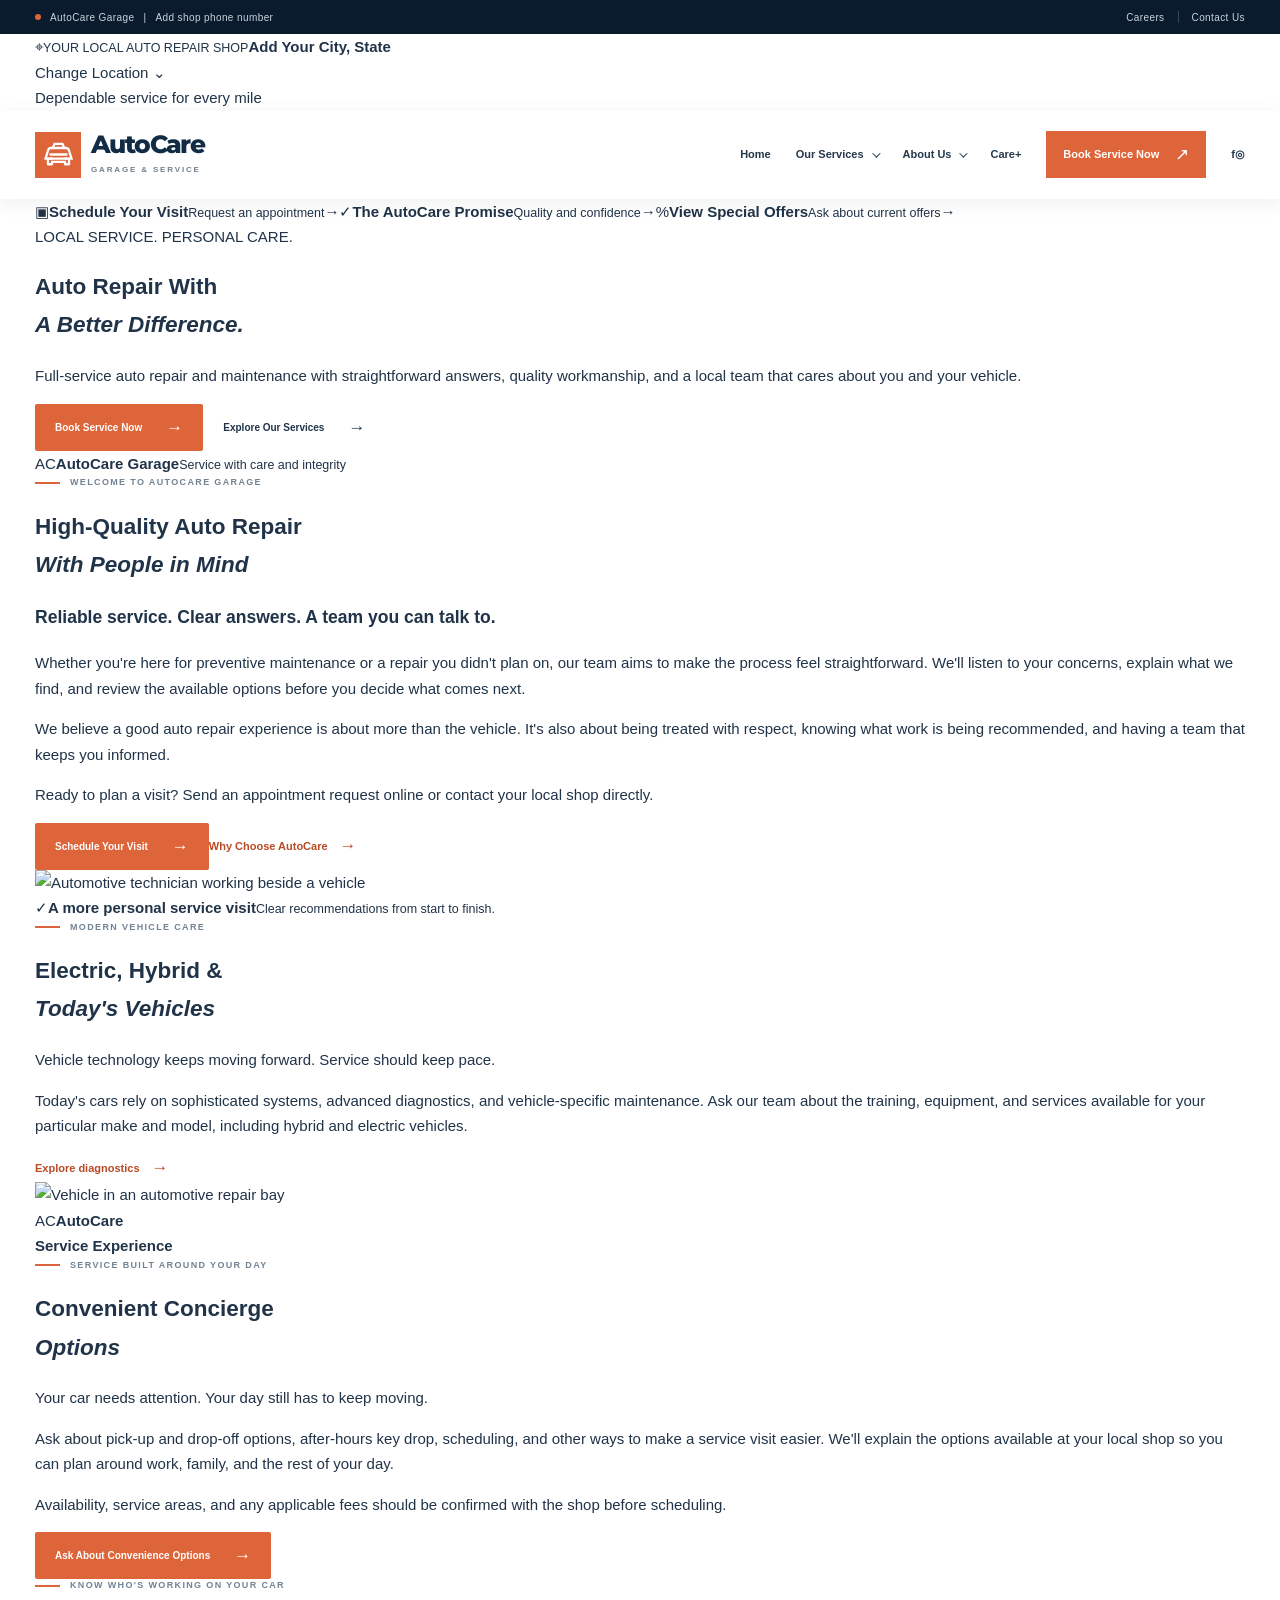
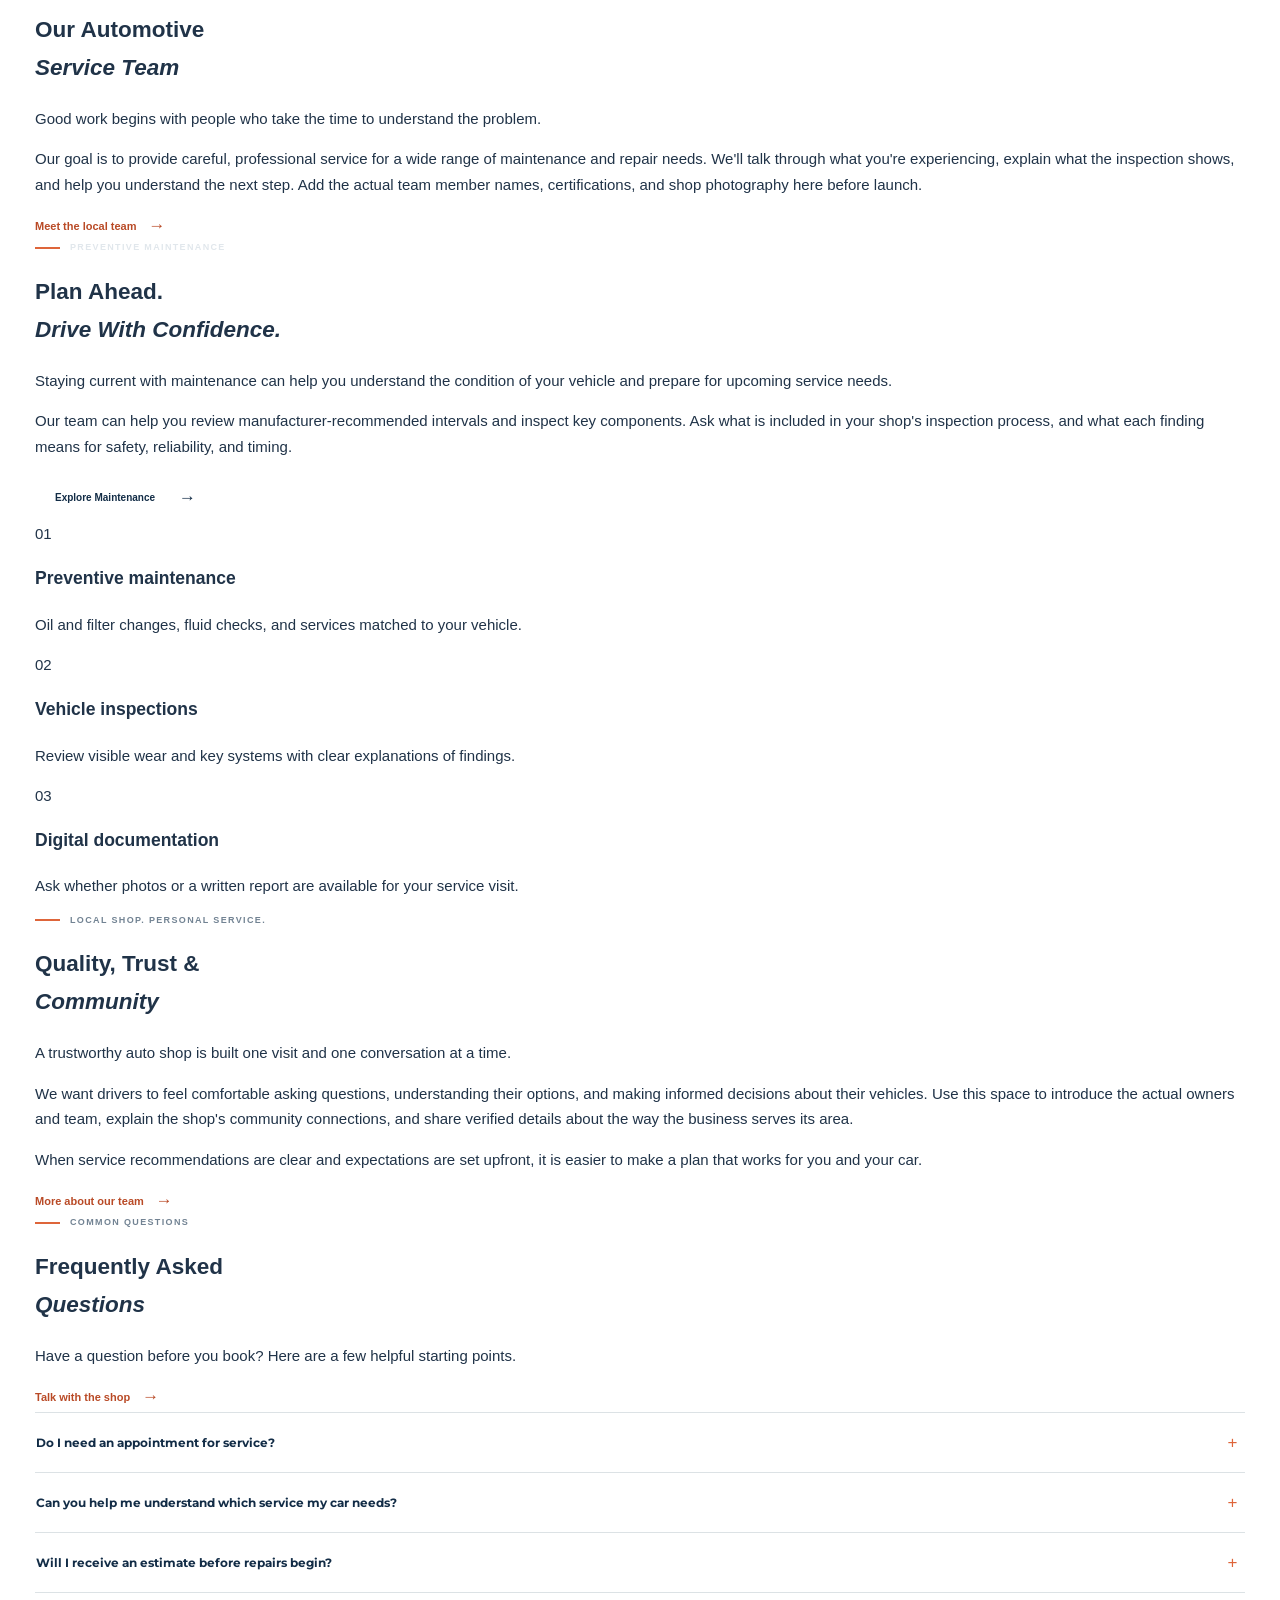
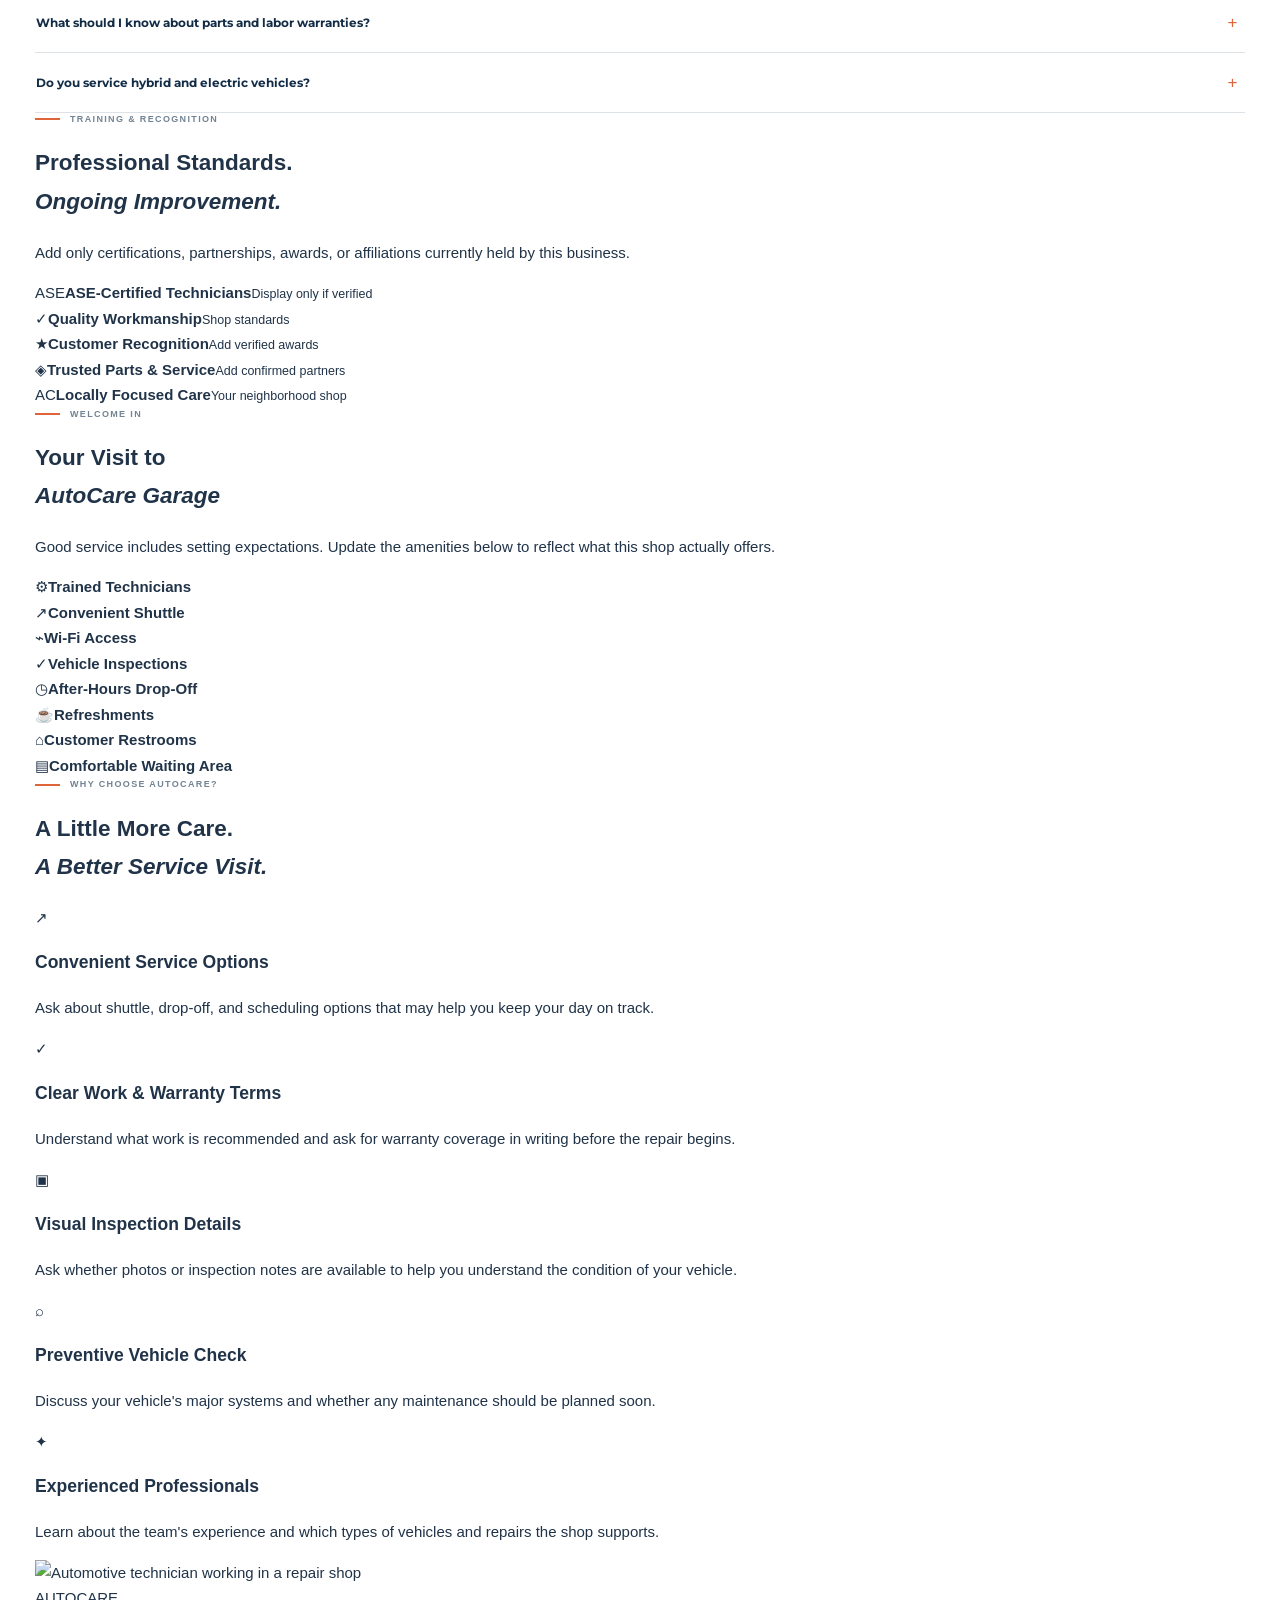
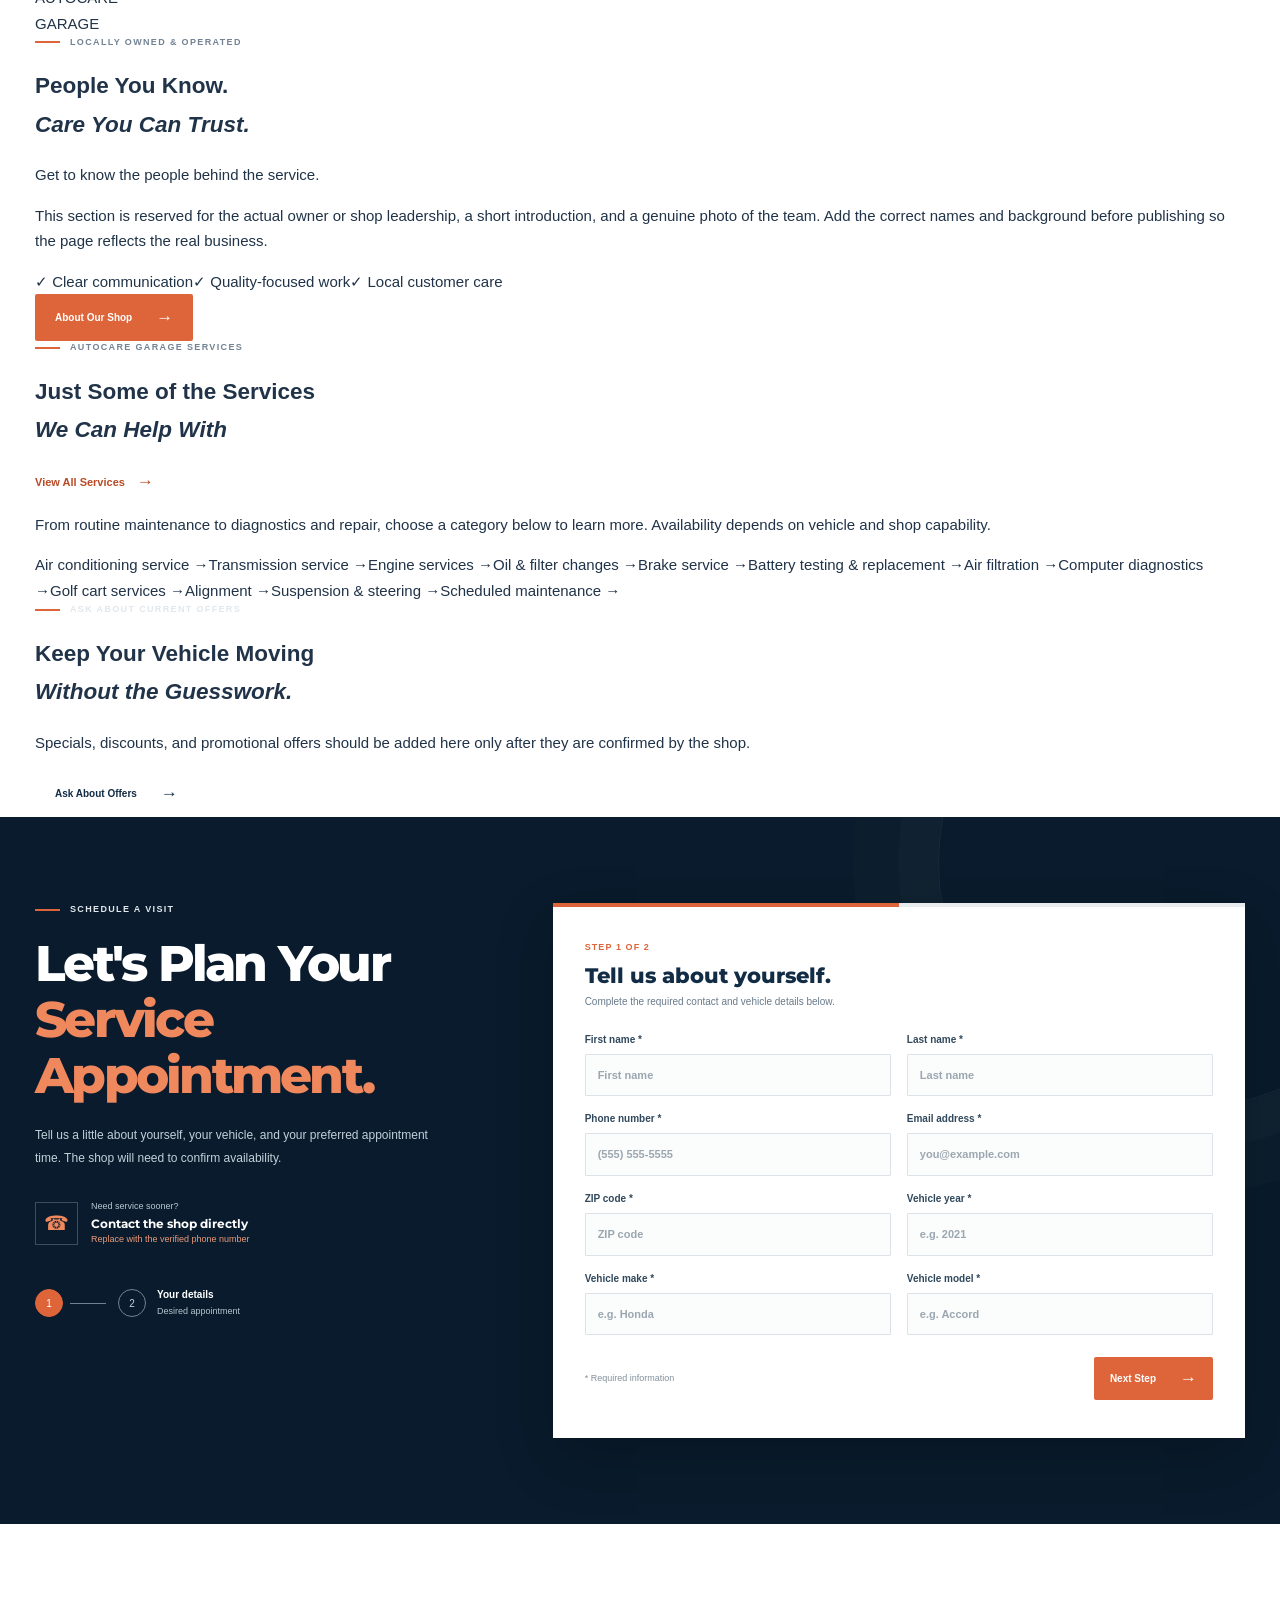
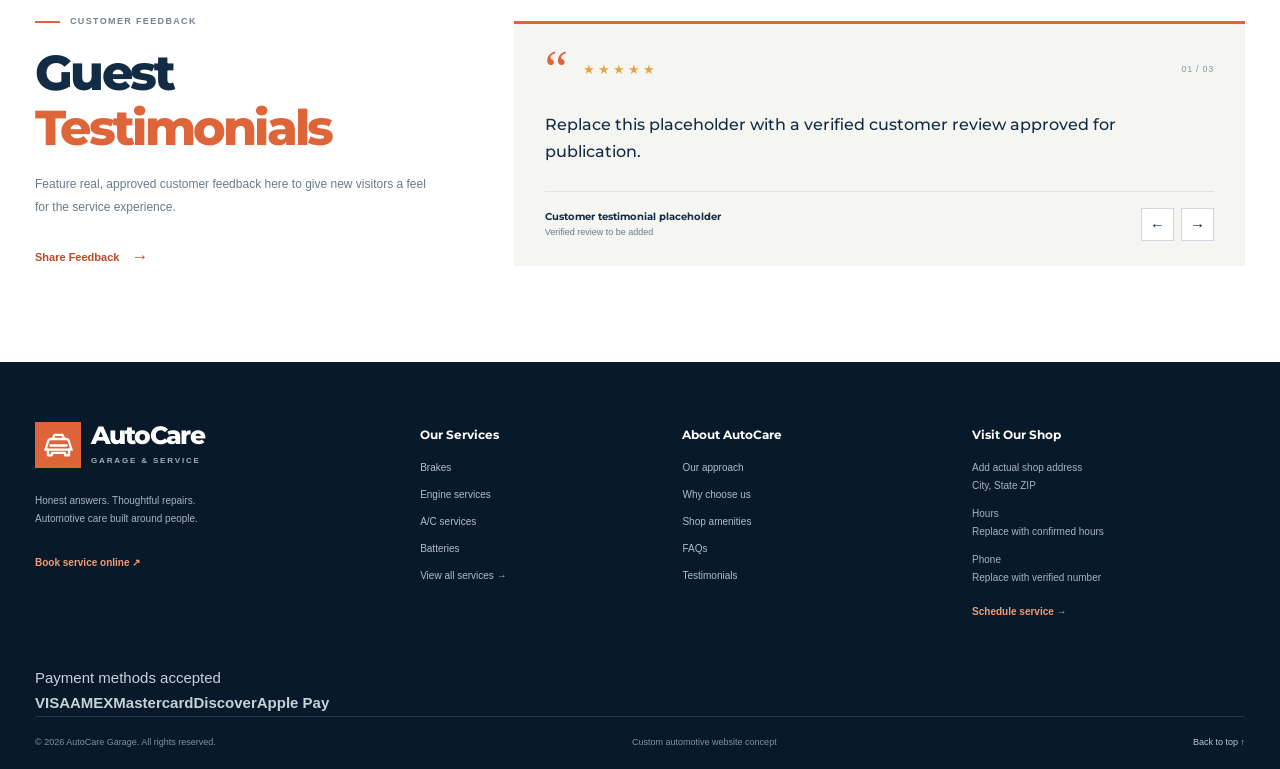
==== commit 9902c0ac: "Restructure homepage to closely follow reference site architecture" ====
--- a/index.html
+++ b/index.html
@@ -2,72 +2,93 @@
 <html lang="en">
 <head>
 <meta charset="utf-8"><meta name="viewport" content="width=device-width, initial-scale=1">
-<meta name="theme-color" content="#122c46">
-<meta name="description" content="Full-service vehicle repair and maintenance with transparent recommendations, skilled technicians, and neighborly care.">
+<meta name="theme-color" content="#18394a">
+<meta name="description" content="Full-service auto repair and maintenance with clear recommendations and dependable local care.">
 <title>AutoCare Garage | Auto Repair &amp; Maintenance</title>
 <link rel="preconnect" href="https://fonts.googleapis.com"><link rel="preconnect" href="https://fonts.gstatic.com" crossorigin>
-<link href="https://fonts.googleapis.com/css2?family=DM+Sans:wght@400;500;600;700&family=Montserrat:wght@500;600;700;800&display=swap" rel="stylesheet">
+<link href="https://fonts.googleapis.com/css2?family=Open+Sans:wght@400;500;600;700;800&family=Montserrat:wght@500;600;700;800&display=swap" rel="stylesheet">
 <link rel="stylesheet" href="styles.css">
 </head>
 <body>
-<div class="utility-bar"><div class="container utility-inner"><div><span class="utility-dot"></span> Dependable local automotive care</div><div class="utility-links"><a href="#contact">Contact</a><span></span><a href="#contact">Find Our Shop</a><span></span><a href="#appointment">Book Service</a></div></div></div>
+<div class="utility-bar"><div class="container utility-inner"><div class="utility-left"><span class="utility-dot"></span><span>AutoCare Garage</span><span class="utility-separator">|</span><a href="#contact">Add shop phone number</a></div><div class="utility-links"><a href="#community">Careers</a><span></span><a href="#contact">Contact Us</a></div></div></div>
+<div class="location-strip"><div class="container location-inner"><div class="location-current"><span class="location-pin">⌖</span><span><small>YOUR LOCAL AUTO REPAIR SHOP</small><b>Add Your City, State</b></span></div><a class="location-change" href="#contact">Change Location <span>⌄</span></a><div class="location-hours"><span class="hours-dot"></span> Dependable service for every mile</div></div></div>
 <header class="site-header">
  <div class="container header-inner">
   <a class="brand" href="index.html" aria-label="AutoCare Garage home"><span class="brand-mark"><svg viewBox="0 0 48 48" aria-hidden="true"><path d="M8 29h32l-3.2-10.2a4 4 0 0 0-3.8-2.8H15a4 4 0 0 0-3.8 2.8L8 29Z" fill="none" stroke="currentColor" stroke-width="2.8"/><path d="M11 29v7h5v-3h16v3h5v-7M14 24h20M17 16l2-5h10l2 5" fill="none" stroke="currentColor" stroke-width="2.8" stroke-linecap="round" stroke-linejoin="round"/><circle cx="15" cy="29" r="2" fill="currentColor"/><circle cx="33" cy="29" r="2" fill="currentColor"/></svg></span><span class="brand-type"><strong>AutoCare</strong><small>GARAGE &amp; SERVICE</small></span></a>
   <button class="menu-toggle" aria-expanded="false" aria-controls="primary-nav" aria-label="Open navigation"><span></span><span></span><span></span></button>
   <nav class="main-nav" id="primary-nav" aria-label="Main navigation">
-   <a class="nav-home" href="index.html">Home</a>
-   <div class="nav-item has-mega"><button class="nav-trigger" aria-expanded="false" aria-controls="services-menu">Services <span class="chevron"></span></button>
+   <a href="index.html">Home</a>
+   <div class="nav-item has-mega"><button class="nav-trigger" aria-expanded="false" aria-controls="services-menu">Our Services <span class="chevron"></span></button>
     <div class="mega-menu" id="services-menu">
-     <div class="mega-feature"><span class="eyebrow"><i></i> HOW CAN WE HELP?</span><h3>Complete care.<br><em>One trusted team.</em></h3><p>From an everyday oil change to complex diagnostics, explore the services that keep your vehicle ready for the road.</p><a class="mega-feature-link" href="service.html?service=all-services">Explore all services <b>→</b></a><div class="mega-mini-image"></div></div>
-     <div class="mega-content"><div class="mega-topline"><span>Popular services</span><a href="service.html?service=all-services">View every service →</a></div><div class="mega-popular">
-      <a href="service.html?service=brakes"><span class="mega-icon">◉</span><b>Brake service</b><small>Inspection &amp; repair</small></a>
-      <a href="service.html?service=oil-filter-change"><span class="mega-icon">◌</span><b>Oil &amp; filter change</b><small>Routine maintenance</small></a>
-      <a href="service.html?service=check-engine-light"><span class="mega-icon">⌁</span><b>Check engine light</b><small>Diagnostics &amp; answers</small></a>
-      <a href="service.html?service=ac-services"><span class="mega-icon">❄</span><b>A/C services</b><small>Cooling &amp; comfort</small></a>
-      <a href="service.html?service=batteries"><span class="mega-icon">ϟ</span><b>Battery service</b><small>Test, replace, repair</small></a>
-      <a href="service.html?service=scheduled-maintenance"><span class="mega-icon">◷</span><b>Maintenance</b><small>Keep up with the miles</small></a>
-     </div><div class="mega-lists">
-      <div><h4>Maintenance &amp; Tires</h4><a href="service.html?service=air-filtration">Air filtration</a><a href="service.html?service=alignment">Wheel alignment</a><a href="service.html?service=oil-filter-change">Oil &amp; filter changes</a><a href="service.html?service=scheduled-maintenance">Scheduled maintenance</a><a href="service.html?service=tire-rotation">Tire rotation</a><a href="service.html?service=tune-ups">Tune-ups</a><a href="service.html?service=courtesy-inspections">Courtesy inspections</a></div>
-      <div><h4>Repairs &amp; Diagnostics</h4><a href="service.html?service=alternator-starter">Alternator &amp; starter</a><a href="service.html?service=computer-diagnostics">Computer diagnostics</a><a href="service.html?service=cooling-system">Cooling system</a><a href="service.html?service=drivetrain">Drivetrain</a><a href="service.html?service=electrical-system">Electrical system</a><a href="service.html?service=engine-services">Engine services</a><a href="service.html?service=exhaust-system">Exhaust system</a></div>
-      <div><h4>Systems &amp; Specialty</h4><a href="service.html?service=fuel-system">Fuel system</a><a href="service.html?service=power-steering">Power steering</a><a href="service.html?service=suspension">Suspension</a><a href="service.html?service=transmission-services">Transmission service</a><a href="service.html?service=ac-services">A/C services</a><a href="service.html?service=batteries">Batteries</a><a href="service.html?service=brakes">Brakes</a></div>
-      <div><h4>Drivers &amp; Businesses</h4><a href="service.html?service=auto-repair-estimates">Repair estimates</a><a href="service.html?service=pre-purchase-inspections">Pre-purchase inspection</a><a href="service.html?service=european-vehicle-service">European vehicle service</a><a href="service.html?service=fleet-service">Fleet service</a><a href="service.html?service=extended-warranty-service">Extended warranty service</a><a href="service.html?service=golf-cart-services">Golf cart service</a></div>
-     </div></div>
+     <div class="mega-content">
+      <div class="mega-common">
+       <div class="mega-common-head"><div><span class="eyebrow dark"><i></i> COMMON SERVICES</span><p>Start with a service that fits your vehicle's needs.</p></div><a href="service.html?service=all-services" class="mega-view-all">View All Services <b>→</b></a></div>
+       <div class="mega-common-links">
+        <a href="service.html?service=check-engine-light"><span class="mega-icon">⌁</span><b>Check Engine Light</b></a>
+        <a href="service.html?service=scheduled-maintenance"><span class="mega-icon">◷</span><b>Scheduled Maintenance</b></a>
+        <a href="service.html?service=brakes"><span class="mega-icon">◉</span><b>Brakes</b></a>
+        <a href="service.html?service=ac-services"><span class="mega-icon">❄</span><b>A/C Services</b></a>
+        <a href="service.html?service=oil-filter-change"><span class="mega-icon">◌</span><b>Oil &amp; Filter Change</b></a>
+        <a href="service.html?service=batteries"><span class="mega-icon">ϟ</span><b>Batteries</b></a>
+       </div>
+      </div>
+      <div class="mega-directory">
+       <div class="mega-directory-heading"><span class="eyebrow dark"><i></i> OUR SERVICES</span><span>Full-service auto repair and maintenance</span></div>
+       <div class="mega-directory-columns">
+        <div><a href="service.html?service=ac-services">A/C Services</a><a href="service.html?service=air-filtration">Air Filtration</a><a href="service.html?service=alignment">Alignment</a><a href="service.html?service=auto-repair-estimates">Auto Repair Estimates</a><a href="service.html?service=alternator-starter">Alternator &amp; Starter</a><a href="service.html?service=batteries">Batteries</a><a href="service.html?service=brakes">Brakes</a><a href="service.html?service=check-engine-light">Check Engine Light</a></div>
+        <div><a href="service.html?service=computer-diagnostics">Computer Diagnostics</a><a href="service.html?service=cooling-system">Cooling System</a><a href="service.html?service=courtesy-inspections">Courtesy Inspections</a><a href="service.html?service=drivetrain">Drivetrain</a><a href="service.html?service=electrical-system">Electrical System</a><a href="service.html?service=suspension">Suspension</a><a href="service.html?service=engine-services">Engine Services</a><a href="service.html?service=exhaust-system">Exhaust System</a></div>
+        <div><a href="service.html?service=extended-warranty-service">Extended Warranty Service</a><a href="service.html?service=european-vehicle-service">European Vehicle Service</a><a href="service.html?service=fleet-service">Fleet Service</a><a href="service.html?service=fuel-system">Fuel System</a><a href="service.html?service=oil-filter-change">Oil &amp; Filter Change</a><a href="service.html?service=power-steering">Power Steering</a><a href="service.html?service=pre-purchase-inspections">Pre-Purchase Inspections</a></div>
+        <div><a href="service.html?service=scheduled-maintenance">Scheduled Maintenance</a><a href="service.html?service=tire-rotation">Tire Rotation</a><a href="service.html?service=transmission-services">Transmission Services</a><a href="service.html?service=tune-ups">Tune-Ups</a><a href="service.html?service=golf-cart-services">Golf Cart Services</a><a href="service.html?service=all-services" class="directory-highlight">View All Services <b>→</b></a></div>
+       </div>
+      </div>
+      <div class="mega-promo-row">
+       <a class="mega-promo" href="#concierge"><span class="promo-symbol">↗</span><span><b>Convenient Concierge Service</b><small>Ask about pick-up and drop-off options for your service visit.</small></span><strong>→</strong></a>
+       <a class="mega-promo" href="#warranty"><span class="promo-symbol">✓</span><span><b>The AutoCare Confidence Promise</b><small>Clear recommendations, quality workmanship, and no mystery estimates.</small></span><strong>→</strong></a>
+      </div>
+     </div>
     </div>
    </div>
-   <div class="nav-item has-dropdown"><button class="nav-trigger" aria-expanded="false" aria-controls="about-menu">About Us <span class="chevron"></span></button><div class="simple-dropdown" id="about-menu"><a href="#community">About our shop <span>→</span></a><a href="#our-approach">Our approach <span>→</span></a><a href="#warranty">Warranty &amp; quality <span>→</span></a><a href="#faq">Car care FAQs <span>→</span></a><a href="#community">Community involvement <span>→</span></a><a href="#amenities">Shop amenities <span>→</span></a><a href="#reviews">Customer reviews <span>→</span></a></div></div>
-   <a href="service.html?service=scheduled-maintenance">Maintenance Guide</a>
-   <a href="#appointment" class="header-cta">Book Service <span>↗</span></a>
+   <div class="nav-item has-mega"><button class="nav-trigger" aria-expanded="false" aria-controls="about-menu">About Us <span class="chevron"></span></button>
+    <div class="mega-menu about-mega" id="about-menu"><div class="mega-content">
+     <div class="mega-common"><div class="mega-common-head"><div><span class="eyebrow dark"><i></i> COMMON SERVICES</span><p>Quick links to services drivers ask about most.</p></div><a href="service.html?service=all-services" class="mega-view-all">View All Services <b>→</b></a></div>
+      <div class="mega-common-links"><a href="service.html?service=check-engine-light"><span class="mega-icon">⌁</span><b>Check Engine Light</b></a><a href="service.html?service=scheduled-maintenance"><span class="mega-icon">◷</span><b>Scheduled Maintenance</b></a><a href="service.html?service=brakes"><span class="mega-icon">◉</span><b>Brakes</b></a><a href="service.html?service=ac-services"><span class="mega-icon">❄</span><b>A/C Services</b></a><a href="service.html?service=oil-filter-change"><span class="mega-icon">◌</span><b>Oil &amp; Filter Change</b></a><a href="service.html?service=batteries"><span class="mega-icon">ϟ</span><b>Batteries</b></a></div>
+     </div>
+     <div class="mega-directory"><div class="mega-directory-heading"><span class="eyebrow dark"><i></i> ABOUT AUTOCARE</span><span>People first. Service you can understand.</span></div><div class="mega-directory-columns about-directory">
+      <div><a href="#our-approach">Our Approach</a><a href="#community">About Our Shop</a><a href="#team">Meet the Team</a></div>
+      <div><a href="#warranty">Warranty &amp; Quality</a><a href="#faq">Car Care FAQs</a><a href="#community">Community Involvement</a></div>
+      <div><a href="#concierge">Concierge Options</a><a href="#amenities">Shop Amenities</a><a href="#reviews">Customer Feedback</a></div>
+      <div><a href="#awards">Awards &amp; Credentials</a><a href="#contact">Contact Our Team</a><a href="#appointment" class="directory-highlight">Book Service <b>→</b></a></div>
+     </div></div>
+     <div class="mega-promo-row"><a class="mega-promo" href="#concierge"><span class="promo-symbol">⌖</span><span><b>Service That Fits Your Day</b><small>Ask about local transportation and convenient drop-off.</small></span><strong>→</strong></a><a class="mega-promo" href="#warranty"><span class="promo-symbol">✓</span><span><b>Clear Work. Clear Answers.</b><small>We explain the work and next steps before you decide.</small></span><strong>→</strong></a></div>
+    </div></div>
+   </div>
+   <a href="#care-plus">Care+</a>
+   <a href="#appointment" class="header-cta">Book Service Now <span>↗</span></a>
+   <div class="header-social"><a href="#contact" aria-label="Facebook">f</a><a href="#contact" aria-label="Instagram">◎</a></div>
   </nav>
  </div>
 </header>
+<div class="quick-links"><div class="container quick-links-inner"><a href="#appointment"><span class="quick-icon">▣</span><span><b>Schedule Your Visit</b><small>Request an appointment</small></span><strong>→</strong></a><a href="#warranty"><span class="quick-icon">✓</span><span><b>The AutoCare Promise</b><small>Quality and confidence</small></span><strong>→</strong></a><a href="#special-offers"><span class="quick-icon">%</span><span><b>View Special Offers</b><small>Ask about current offers</small></span><strong>→</strong></a></div></div>
 <main>
-<section class="hero" aria-labelledby="hero-title"><div class="hero-image"></div><div class="hero-shade"></div><div class="container hero-grid"><div class="hero-copy"><div class="eyebrow light"><i></i> AUTO REPAIR, WITH A PERSONAL TOUCH</div><h1 id="hero-title">A better shop.<br><em>A better way<br>to take care.</em></h1><p>Reliable repairs, thoughtful maintenance, and clear answers from a team that puts people first.</p><div class="hero-buttons"><a class="btn btn-orange" href="#appointment">Schedule a visit <span>↗</span></a><a class="btn btn-glass" href="#services-overview">Explore our services <span>↓</span></a></div><div class="hero-reassurance"><span class="hero-check">✓</span><span><b>Know what your car needs.</b><small>We'll explain the findings before work begins.</small></span></div></div><aside class="hero-card"><span class="hero-card-label">HERE WHEN YOU NEED US</span><h2>Let's get you<br>back on the road.</h2><p>Have a question or need to plan your next visit?</p><a class="hero-card-action" href="#appointment">Request an appointment <span>→</span></a><div class="hero-card-footer"><span class="hero-card-icon">⌖</span><span><b>Your local automotive team</b><small>Update this area with your shop address</small></span></div></aside></div><div class="hero-stamp"><span>AC</span><small>CARE THAT<br>GOES FURTHER</small></div></section>
-<div class="assurance-strip"><div class="container assurance-grid"><div><span class="assurance-icon">✳</span><span><b>Skilled technicians</b><small>Knowledge for today's vehicles</small></span></div><div><span class="assurance-icon">✓</span><span><b>Clear recommendations</b><small>Understand your options</small></span></div><div><span class="assurance-icon">◷</span><span><b>Respect for your time</b><small>Communication throughout</small></span></div><div><span class="assurance-icon">⌂</span><span><b>Locally minded care</b><small>Service with a human touch</small></span></div></div></div>
-<section class="intro-section section-pad" id="our-approach"><div class="container intro-grid"><div class="intro-photo-wrap"><img class="intro-photo" src="https://images.unsplash.com/photo-1487754180451-c456f719a1fc?auto=format&fit=crop&w=1200&q=85" alt="Technician inspecting a vehicle in a repair bay"><div class="photo-note"><span class="photo-note-mark">AC</span><span><b>Built around your needs.</b><small>Good service starts with listening.</small></span></div></div><div class="intro-copy"><div class="eyebrow dark"><i></i> THE AUTOCARE APPROACH</div><h2>Auto care should feel<br><em>straightforward.</em></h2><p class="lead">A warning light or an unfamiliar noise can make any day complicated. Getting help shouldn't make it harder.</p><p>Our team takes time to understand what you're noticing, inspect what matters, and explain our recommendations in plain language. You'll know what we found and what the next step looks like before you decide how to proceed.</p><div class="check-list"><div><span>✓</span> Findings explained in everyday language</div><div><span>✓</span> Recommendations based on your vehicle's condition</div><div><span>✓</span> A team that respects your questions and your time</div></div><a class="text-link" href="#difference">Get to know our approach <b>→</b></a></div></div></section>
-<section class="service-band" id="services-overview"><div class="container service-band-inner"><div><span class="eyebrow light"><i></i> ONE SHOP FOR EVERY MILE</span><h2>From routine service to<br><em>the unexpected.</em></h2></div><p>We bring maintenance, diagnostics, and repair services together so you can plan with confidence and keep your vehicle moving.</p><a href="service.html?service=all-services" class="btn btn-light">See all services <span>→</span></a></div></section>
-<section class="popular-services section-pad" id="services"><div class="container"><div class="section-heading"><div><div class="eyebrow dark"><i></i> OUR SERVICES</div><h2>Care for what<br><em>keeps you moving.</em></h2></div><p>Choose a service to learn more, or give us a call to talk through what your vehicle is experiencing.</p></div><div class="service-card-grid">
-<a class="service-card" href="service.html?service=ac-services"><div class="service-card-photo photo-ac"></div><div class="service-card-body"><span class="service-card-icon">❄</span><h3>A/C &amp; climate control</h3><p>Get comfortable again with inspections and repairs for heating and cooling systems.</p><span class="card-link">Explore service <b>↗</b></span></div></a>
-<a class="service-card" href="service.html?service=brakes"><div class="service-card-photo photo-brakes"></div><div class="service-card-body"><span class="service-card-icon">◉</span><h3>Brake service</h3><p>Help your brakes respond confidently with inspection, diagnosis, and repair.</p><span class="card-link">Explore service <b>↗</b></span></div></a>
-<a class="service-card" href="service.html?service=engine-services"><div class="service-card-photo photo-engine"></div><div class="service-card-body"><span class="service-card-icon">⚙</span><h3>Engine services</h3><p>Understand warning lights, performance concerns, and what's happening under the hood.</p><span class="card-link">Explore service <b>↗</b></span></div></a>
-<a class="service-card" href="service.html?service=batteries"><div class="service-card-photo photo-battery"></div><div class="service-card-body"><span class="service-card-icon">ϟ</span><h3>Battery &amp; electrical</h3><p>Testing and diagnosis for starting, charging, and electrical-system concerns.</p><span class="card-link">Explore service <b>↗</b></span></div></a>
-<a class="service-card" href="service.html?service=oil-filter-change"><div class="service-card-photo photo-oil"></div><div class="service-card-body"><span class="service-card-icon">◌</span><h3>Oil &amp; scheduled care</h3><p>Stay on top of the routine service that supports long-term vehicle health.</p><span class="card-link">Explore service <b>↗</b></span></div></a>
-<a class="service-card" href="service.html?service=transmission-services"><div class="service-card-photo photo-transmission"></div><div class="service-card-body"><span class="service-card-icon">✣</span><h3>Transmission services</h3><p>Get help understanding shifting issues, fluid service, and drivability concerns.</p><span class="card-link">Explore service <b>↗</b></span></div></a>
-</div><div class="center-row"><a class="btn btn-navy" href="service.html?service=all-services">Browse every service <span>→</span></a></div></div></section>
-<section class="ev-section"><div class="ev-photo"></div><div class="ev-content"><div class="eyebrow light"><i></i> MODERN VEHICLES, THOUGHTFUL SERVICE</div><h2>Today's technology.<br><em>Careful attention.</em></h2><p>Vehicle technology keeps changing. Diagnostics and service decisions should keep pace. Talk with our team about your vehicle's needs, including hybrid and electric models, and we'll help explain what support is appropriate.</p><a href="service.html?service=computer-diagnostics" class="text-link text-link-light">Explore diagnostics <b>→</b></a></div></section>
-<section class="concierge-section section-pad"><div class="container concierge-grid"><div class="concierge-copy"><div class="eyebrow dark"><i></i> DESIGNED AROUND YOUR DAY</div><h2>Helpful service,<br><em>without the hassle.</em></h2><p class="lead">Vehicle care is important. Getting it done should fit your life.</p><p>Ask the shop about transportation options, after-hours drop-off, scheduling, and what to expect during your appointment. Available amenities and service options can be added here once confirmed for your location.</p><a href="#contact" class="btn btn-navy">Ask about your visit <span>→</span></a></div><div class="concierge-photo"><img src="https://images.unsplash.com/photo-1632823471565-1ecdf5c5d4f9?auto=format&fit=crop&w=1100&q=85" alt="Vehicle in a clean automotive service workshop"><div class="concierge-badge"><b>YOUR TIME</b><span>MATTERS HERE</span><i></i><small>Thoughtful service from check-in to pick-up.</small></div></div></div></section>
-<section class="quality-section" id="warranty"><div class="container quality-grid"><div class="quality-heading"><div class="eyebrow light"><i></i> PEACE OF MIND MATTERS</div><h2>Quality you can<br><em>understand.</em></h2><p>Quality is more than the repair itself. It's the way we explain our work and keep you informed.</p></div><div class="quality-points"><article><span>01</span><div><h3>Clear inspections</h3><p>Understand what was checked, what was found, and which items may need attention.</p></div></article><article><span>02</span><div><h3>Informed decisions</h3><p>We'll walk through the estimate and answer questions before work is authorized.</p></div></article><article><span>03</span><div><h3>Work with purpose</h3><p>We aim to complete the agreed service carefully and let you know if anything changes.</p></div></article><article><span>04</span><div><h3>Warranty details made clear</h3><p>Ask about parts, labor coverage, and applicable warranty terms before service begins.</p></div></article></div></div></section>
-<section class="amenities-section section-pad" id="amenities"><div class="container"><div class="section-heading"><div><div class="eyebrow dark"><i></i> THE LITTLE THINGS MATTER</div><h2>A visit that feels<br><em>a little easier.</em></h2></div><p>Update these items to match the actual shop. Clear expectations are part of good service.</p></div><div class="amenities-grid"><article><span>⌁</span><h3>Certified expertise</h3><p>Add current technician certifications.</p></article><article><span>⌂</span><h3>Comfortable waiting</h3><p>Add waiting-area details.</p></article><article><span>⌖</span><h3>Convenient access</h3><p>Add confirmed transportation options.</p></article><article><span>◷</span><h3>After-hours drop-off</h3><p>Include availability if offered.</p></article><article><span>☕</span><h3>Small comforts</h3><p>Add confirmed customer amenities.</p></article><article><span>▤</span><h3>Clear estimates</h3><p>Know the plan before work begins.</p></article><article><span>◉</span><h3>Vehicle inspections</h3><p>Understand the condition of key systems.</p></article><article><span>✓</span><h3>Respectful service</h3><p>Good answers and no unnecessary pressure.</p></article></div></div></section>
-<section class="difference-section" id="difference"><div class="container difference-layout"><div class="difference-image"><img src="https://images.unsplash.com/photo-1632823471565-1ecdf5c5d4f9?auto=format&fit=crop&w=1200&q=85" alt="Vehicle receiving service in a workshop"><div class="difference-image-tag"><span>AC</span><b>AutoCare<br>Difference</b></div></div><div class="difference-copy"><div class="eyebrow dark"><i></i> WHY AUTOCARE</div><h2>Good repairs.<br><em>Better relationships.</em></h2><p>Trust is built through the small things: listening to your concern, showing you what we find, being clear about timing, and treating your vehicle with care.</p><div class="difference-row"><span>✓</span><div><b>We explain before we recommend</b><small>You'll understand why a service may be needed.</small></div></div><div class="difference-row"><span>✓</span><div><b>We keep the conversation open</b><small>Questions are welcome and updates matter.</small></div></div><div class="difference-row"><span>✓</span><div><b>We focus on the long term</b><small>Maintenance advice should support your vehicle and your plans.</small></div></div><a href="#appointment" class="text-link">Talk with our team <b>→</b></a></div></div></section>
-<section class="community-section" id="community"><div class="community-bg"></div><div class="container community-content"><div class="eyebrow light"><i></i> PART OF YOUR COMMUNITY</div><h2>Local care starts<br><em>with real people.</em></h2><p>This space can introduce the shop's real owners and team, community partnerships, and local involvement. Add verified stories and photography that reflect the people behind your business.</p><a href="#contact" class="btn btn-orange">Meet your local team <span>→</span></a></div><div class="community-accent"></div></section>
-<section class="service-directory section-pad"><div class="container directory-grid"><div><div class="eyebrow dark"><i></i> FIND THE RIGHT SERVICE</div><h2>A full range of<br><em>vehicle care.</em></h2><p>Explore the service list to find the right starting point. If you're not sure what you need, describe the symptoms and we'll help direct you.</p><a href="service.html?service=all-services" class="text-link">View all services <b>→</b></a></div><div class="directory-links"><a href="service.html?service=ac-services">A/C services <b>↗</b></a><a href="service.html?service=air-filtration">Air filtration <b>↗</b></a><a href="service.html?service=alignment">Alignment <b>↗</b></a><a href="service.html?service=alternator-starter">Alternator &amp; starter <b>↗</b></a><a href="service.html?service=batteries">Batteries <b>↗</b></a><a href="service.html?service=brakes">Brakes <b>↗</b></a><a href="service.html?service=check-engine-light">Check engine light <b>↗</b></a><a href="service.html?service=computer-diagnostics">Computer diagnostics <b>↗</b></a><a href="service.html?service=cooling-system">Cooling system <b>↗</b></a><a href="service.html?service=drivetrain">Drivetrain <b>↗</b></a><a href="service.html?service=electrical-system">Electrical system <b>↗</b></a><a href="service.html?service=engine-services">Engine services <b>↗</b></a><a href="service.html?service=exhaust-system">Exhaust system <b>↗</b></a><a href="service.html?service=fleet-service">Fleet service <b>↗</b></a><a href="service.html?service=fuel-system">Fuel system <b>↗</b></a><a href="service.html?service=power-steering">Power steering <b>↗</b></a><a href="service.html?service=suspension">Suspension <b>↗</b></a><a href="service.html?service=transmission-services">Transmission services <b>↗</b></a></div></div></section>
-<section class="faq-section section-pad" id="faq"><div class="container faq-layout"><div><div class="eyebrow dark"><i></i> GOOD TO KNOW</div><h2>Questions before<br><em>your visit?</em></h2><p>Here are a few helpful starting points. Add location-specific answers before this site goes live.</p><a href="#contact" class="text-link">Ask another question <b>→</b></a></div><div class="faq-list"><details><summary>What should I do if a warning light comes on?<span>+</span></summary><p>Note which light appears and how the vehicle feels. If the light is flashing, the vehicle overheats, or driving feels unsafe, pull over safely and seek help. Otherwise, contact the shop to discuss diagnosis.</p></details><details><summary>Can you help me plan maintenance?<span>+</span></summary><p>Yes. Share your vehicle's year, make, model, mileage, and service history if available. The team can help you understand manufacturer-recommended maintenance and your next steps.</p></details><details><summary>Will I know the cost before repairs begin?<span>+</span></summary><p>The process should include reviewing findings and an estimate with you before authorized repairs begin. Confirm this process and all shop policies with the business before publishing.</p></details><details><summary>Do I need an appointment?<span>+</span></summary><p>Appointments help the shop plan time and parts. Use the request form or add the verified shop phone number to ask about current availability.</p></details><details><summary>What warranty applies to my repair?<span>+</span></summary><p>Warranty terms depend on the shop, parts, and work performed. Ask for the written warranty details and add the confirmed policy to this site.</p></details></div></div></section>
-<section class="appointment-section" id="appointment"><div class="container appointment-layout"><div class="appointment-intro"><div class="eyebrow light"><i></i> PLAN YOUR VISIT</div><h2>Let's find a time<br><em>that works for you.</em></h2><p>Tell us about yourself and your vehicle, then share the timing that works best. This concept form is not connected to a live scheduling system yet.</p><div class="appointment-contact"><span>☎</span><div><small>Have a time-sensitive concern?</small><b>Call the shop directly</b><em>Add the verified shop phone number here</em></div></div><div class="appointment-steps"><span class="step-marker active">1</span><i></i><span class="step-marker">2</span><div><b>Your details</b><small>Appointment preferences</small></div></div></div>
-<form class="appointment-form" id="appointment-form"><div class="form-progress"><span class="progress-fill"></span></div><div class="form-step active" data-step="1"><div class="form-title"><span>STEP 01 / 02</span><h3>Tell us who you are.</h3><p>Share your contact details and a little about your vehicle.</p></div><div class="form-grid"><label>First name *<input name="firstName" required autocomplete="given-name" placeholder="First name"></label><label>Last name *<input name="lastName" required autocomplete="family-name" placeholder="Last name"></label><label>Phone number *<input name="phone" required type="tel" autocomplete="tel" placeholder="(555) 555-5555"></label><label>Email address *<input name="email" required type="email" autocomplete="email" placeholder="you@example.com"></label><label>ZIP code *<input name="zip" required inputmode="numeric" autocomplete="postal-code" placeholder="ZIP code"></label><label>Vehicle year *<input name="year" required inputmode="numeric" placeholder="e.g. 2021"></label><label>Vehicle make *<input name="make" required placeholder="e.g. Honda"></label><label>Vehicle model *<input name="model" required placeholder="e.g. Accord"></label></div><div class="form-actions"><span class="form-note">* Required information</span><button class="btn btn-orange next-step" type="button">Choose a time <span>→</span></button></div></div>
-<div class="form-step" data-step="2"><div class="form-title"><span>STEP 02 / 02</span><h3>What works for you?</h3><p>These are preferences only; the shop will need to confirm availability.</p></div><div class="form-grid"><label>Preferred date *<input name="date" type="date" required></label><label>Preferred time *<select name="time" required><option value="">Choose a time</option><option>Early morning</option><option>Morning</option><option>Midday</option><option>Afternoon</option></select></label><label class="span-two">What can we help with? *<select name="service" required><option value="">Select a service</option><option>Oil &amp; scheduled maintenance</option><option>Brakes</option><option>Engine or warning light</option><option>A/C or heating</option><option>Battery or electrical</option><option>Tires, alignment, or suspension</option><option>Transmission or drivetrain</option><option>Other / not sure</option></select></label><label class="span-two">Additional details<textarea name="message" rows="3" placeholder="Anything else we should know?"></textarea></label></div><p class="form-disclaimer">Submitting this demo won't book an appointment. Connect the form to a scheduling or form service before publishing.</p><div class="form-actions"><button class="btn btn-back previous-step" type="button">← Back</button><button class="btn btn-orange" type="submit">Submit request <span>↗</span></button></div></div><div class="form-success" hidden><div class="success-mark">✓</div><h3>Your form is ready to connect.</h3><p>This is a demo, so no request has been sent. Connect a real form endpoint to receive appointments.</p><button type="button" class="text-link reset-form">Start again ↻</button></div><p class="form-status" id="form-status" role="status" aria-live="polite"></p></form></div></section>
-<section class="reviews-section" id="reviews"><div class="container reviews-layout"><div class="reviews-intro"><div class="eyebrow dark"><i></i> WORD OF MOUTH MATTERS</div><h2>Care people<br><em>come back for.</em></h2><p>Use verified customer reviews here. Real feedback and permission-approved testimonials help future customers know what to expect.</p><a href="#contact" class="text-link">Share feedback <b>→</b></a></div><div class="review-carousel"><div class="review-top"><span class="quote-mark">“</span><span class="review-stars">★★★★★</span><span class="review-counter" id="review-counter">01 / 03</span></div><p class="review-quote" id="review-quote">Replace this sample with an approved, verified customer review before launch.</p><div class="review-bottom"><div><b id="review-name">Customer testimonial placeholder</b><small id="review-meta">Verified review to be added</small></div><div class="review-controls"><button type="button" id="review-prev" aria-label="Previous review">←</button><button type="button" id="review-next" aria-label="Next review">→</button></div></div></div></div></section>
-<section class="last-cta"><div class="container last-cta-inner"><div><div class="eyebrow light"><i></i> WE'RE HERE TO HELP</div><h2>Take the next mile<br><em>with confidence.</em></h2></div><a href="#appointment" class="btn btn-light">Request an appointment <span>↗</span></a></div></section>
+<section class="reference-hero"><div class="reference-hero-photo"></div><div class="reference-hero-overlay"></div><div class="container reference-hero-inner"><div class="reference-hero-copy"><span class="reference-kicker">LOCAL SERVICE. PERSONAL CARE.</span><h1>Auto Repair With<br><em>A Better Difference.</em></h1><p>Full-service auto repair and maintenance with straightforward answers, quality workmanship, and a local team that cares about you and your vehicle.</p><div class="reference-hero-actions"><a class="btn btn-orange" href="#appointment">Book Service Now <span>→</span></a><a class="btn btn-outline-light" href="#services-directory">Explore Our Services <span>→</span></a></div></div><div class="reference-hero-badge"><span class="badge-icon">AC</span><span><b>AutoCare Garage</b><small>Service with care and integrity</small></span></div></div></section>
+<section class="intro-section reference-intro" id="our-approach"><div class="container reference-intro-grid"><div class="reference-intro-text"><div class="eyebrow dark"><i></i> WELCOME TO AUTOCARE GARAGE</div><h2>High-Quality Auto Repair<br><em>With People in Mind</em></h2><h3>Reliable service. Clear answers. A team you can talk to.</h3><p>Whether you're here for preventive maintenance or a repair you didn't plan on, our team aims to make the process feel straightforward. We'll listen to your concerns, explain what we find, and review the available options before you decide what comes next.</p><p>We believe a good auto repair experience is about more than the vehicle. It's also about being treated with respect, knowing what work is being recommended, and having a team that keeps you informed.</p><p>Ready to plan a visit? Send an appointment request online or contact your local shop directly.</p><div class="reference-intro-actions"><a class="btn btn-orange" href="#appointment">Schedule Your Visit <span>→</span></a><a class="text-link" href="#difference">Why Choose AutoCare <b>→</b></a></div></div><div class="reference-intro-image-wrap"><img class="reference-intro-image" src="https://images.unsplash.com/photo-1487754180451-c456f719a1fc?auto=format&fit=crop&w=1100&q=85" alt="Automotive technician working beside a vehicle"><div class="image-caption"><span class="caption-symbol">✓</span><span><b>A more personal service visit</b><small>Clear recommendations from start to finish.</small></span></div></div></div></section>
+<section class="reference-text-section" id="ev-services"><div class="container reference-text-grid"><div><div class="eyebrow dark"><i></i> MODERN VEHICLE CARE</div><h2>Electric, Hybrid &amp;<br><em>Today's Vehicles</em></h2></div><div><p class="reference-lead">Vehicle technology keeps moving forward. Service should keep pace.</p><p>Today's cars rely on sophisticated systems, advanced diagnostics, and vehicle-specific maintenance. Ask our team about the training, equipment, and services available for your particular make and model, including hybrid and electric vehicles.</p><a class="text-link" href="service.html?service=computer-diagnostics">Explore diagnostics <b>→</b></a></div></div></section>
+<section class="concierge-section reference-feature-section" id="concierge"><div class="container reference-feature-grid"><div class="reference-feature-image"><img src="https://images.unsplash.com/photo-1632823471565-1ecdf5c5d4f9?auto=format&fit=crop&w=1100&q=85" alt="Vehicle in an automotive repair bay"><div class="feature-image-label"><span>AC</span><b>AutoCare<br>Service Experience</b></div></div><div class="reference-feature-copy"><div class="eyebrow dark"><i></i> SERVICE BUILT AROUND YOUR DAY</div><h2>Convenient Concierge<br><em>Options</em></h2><p class="reference-lead">Your car needs attention. Your day still has to keep moving.</p><p>Ask about pick-up and drop-off options, after-hours key drop, scheduling, and other ways to make a service visit easier. We'll explain the options available at your local shop so you can plan around work, family, and the rest of your day.</p><p>Availability, service areas, and any applicable fees should be confirmed with the shop before scheduling.</p><a href="#contact" class="btn btn-orange">Ask About Convenience Options <span>→</span></a></div></div></section>
+<section class="reference-text-section alt" id="team"><div class="container reference-text-grid"><div><div class="eyebrow dark"><i></i> KNOW WHO'S WORKING ON YOUR CAR</div><h2>Our Automotive<br><em>Service Team</em></h2></div><div><p class="reference-lead">Good work begins with people who take the time to understand the problem.</p><p>Our goal is to provide careful, professional service for a wide range of maintenance and repair needs. We'll talk through what you're experiencing, explain what the inspection shows, and help you understand the next step. Add the actual team member names, certifications, and shop photography here before launch.</p><a class="text-link" href="#community">Meet the local team <b>→</b></a></div></div></section>
+<section class="reference-inspection"><div class="container inspection-grid"><div class="inspection-copy"><div class="eyebrow light"><i></i> PREVENTIVE MAINTENANCE</div><h2>Plan Ahead.<br><em>Drive With Confidence.</em></h2><p>Staying current with maintenance can help you understand the condition of your vehicle and prepare for upcoming service needs.</p><p>Our team can help you review manufacturer-recommended intervals and inspect key components. Ask what is included in your shop's inspection process, and what each finding means for safety, reliability, and timing.</p><a class="btn btn-light" href="service.html?service=scheduled-maintenance">Explore Maintenance <span>→</span></a></div><div class="inspection-card-list"><article><span>01</span><div><h3>Preventive maintenance</h3><p>Oil and filter changes, fluid checks, and services matched to your vehicle.</p></div></article><article><span>02</span><div><h3>Vehicle inspections</h3><p>Review visible wear and key systems with clear explanations of findings.</p></div></article><article><span>03</span><div><h3>Digital documentation</h3><p>Ask whether photos or a written report are available for your service visit.</p></div></article></div></div></section>
+<section class="reference-text-section" id="community"><div class="container reference-text-grid"><div><div class="eyebrow dark"><i></i> LOCAL SHOP. PERSONAL SERVICE.</div><h2>Quality, Trust &amp;<br><em>Community</em></h2></div><div><p class="reference-lead">A trustworthy auto shop is built one visit and one conversation at a time.</p><p>We want drivers to feel comfortable asking questions, understanding their options, and making informed decisions about their vehicles. Use this space to introduce the actual owners and team, explain the shop's community connections, and share verified details about the way the business serves its area.</p><p>When service recommendations are clear and expectations are set upfront, it is easier to make a plan that works for you and your car.</p><a class="text-link" href="#team">More about our team <b>→</b></a></div></div></section>
+<section class="reference-faq" id="faq"><div class="container reference-faq-grid"><div><div class="eyebrow dark"><i></i> COMMON QUESTIONS</div><h2>Frequently Asked<br><em>Questions</em></h2><p>Have a question before you book? Here are a few helpful starting points.</p><a class="text-link" href="#contact">Talk with the shop <b>→</b></a></div><div class="faq-list"><details><summary>Do I need an appointment for service?<span>+</span></summary><p>An appointment helps the team plan its schedule, but availability varies. Contact the shop or submit a request to discuss your preferred day and time.</p></details><details><summary>Can you help me understand which service my car needs?<span>+</span></summary><p>Tell the team what you are noticing, your vehicle's year, make, model, and any warning lights or changes in performance. Diagnosis may be needed before the correct repair can be identified.</p></details><details><summary>Will I receive an estimate before repairs begin?<span>+</span></summary><p>Confirm the shop's authorization process when scheduling. You should understand the proposed work, applicable costs, and next steps before deciding to proceed.</p></details><details><summary>What should I know about parts and labor warranties?<span>+</span></summary><p>Warranty coverage depends on the business, parts, and work performed. Ask for the current written policy and add the confirmed coverage details to this website.</p></details><details><summary>Do you service hybrid and electric vehicles?<span>+</span></summary><p>Service capability varies by shop, model, and repair. Contact the team to confirm that they have the training and equipment needed for your specific vehicle.</p></details></div></div></section>
+<section class="reference-awards" id="awards"><div class="container"><div class="awards-heading"><div class="eyebrow dark"><i></i> TRAINING &amp; RECOGNITION</div><h2>Professional Standards.<br><em>Ongoing Improvement.</em></h2><p>Add only certifications, partnerships, awards, or affiliations currently held by this business.</p></div><div class="award-list"><div><span class="award-seal">ASE</span><b>ASE-Certified Technicians</b><small>Display only if verified</small></div><div><span class="award-seal">✓</span><b>Quality Workmanship</b><small>Shop standards</small></div><div><span class="award-seal">★</span><b>Customer Recognition</b><small>Add verified awards</small></div><div><span class="award-seal">◈</span><b>Trusted Parts &amp; Service</b><small>Add confirmed partners</small></div><div><span class="award-seal">AC</span><b>Locally Focused Care</b><small>Your neighborhood shop</small></div></div></div></section>
+<section class="reference-amenities" id="amenities"><div class="container"><div class="amenities-heading"><div><div class="eyebrow dark"><i></i> WELCOME IN</div><h2>Your Visit to<br><em>AutoCare Garage</em></h2></div><p>Good service includes setting expectations. Update the amenities below to reflect what this shop actually offers.</p></div><div class="reference-amenities-grid"><article><span>⚙</span><b>Trained Technicians</b></article><article><span>↗</span><b>Convenient Shuttle</b></article><article><span>⌁</span><b>Wi-Fi Access</b></article><article><span>✓</span><b>Vehicle Inspections</b></article><article><span>◷</span><b>After-Hours Drop-Off</b></article><article><span>☕</span><b>Refreshments</b></article><article><span>⌂</span><b>Customer Restrooms</b></article><article><span>▤</span><b>Comfortable Waiting Area</b></article></div></div></section>
+<section class="reference-why" id="difference"><div class="container"><div class="why-heading"><div class="eyebrow dark"><i></i> WHY CHOOSE AUTOCARE?</div><h2>A Little More Care.<br><em>A Better Service Visit.</em></h2></div><div class="why-grid"><article><div class="why-icon">↗</div><h3>Convenient Service Options</h3><p>Ask about shuttle, drop-off, and scheduling options that may help you keep your day on track.</p></article><article id="warranty"><div class="why-icon">✓</div><h3>Clear Work &amp; Warranty Terms</h3><p>Understand what work is recommended and ask for warranty coverage in writing before the repair begins.</p></article><article><div class="why-icon">▣</div><h3>Visual Inspection Details</h3><p>Ask whether photos or inspection notes are available to help you understand the condition of your vehicle.</p></article><article><div class="why-icon">⌕</div><h3>Preventive Vehicle Check</h3><p>Discuss your vehicle's major systems and whether any maintenance should be planned soon.</p></article><article><div class="why-icon">✦</div><h3>Experienced Professionals</h3><p>Learn about the team's experience and which types of vehicles and repairs the shop supports.</p></article></div></div></section>
+<section class="reference-owner" id="care-plus"><div class="container owner-grid"><div class="owner-photo"><img src="https://images.unsplash.com/photo-1621905231915-aaf3b4c6f4d7?auto=format&fit=crop&w=1100&q=85" alt="Automotive technician working in a repair shop"><div class="owner-photo-badge">AUTOCARE<br>GARAGE</div></div><div class="owner-copy"><div class="eyebrow dark"><i></i> LOCALLY OWNED &amp; OPERATED</div><h2>People You Know.<br><em>Care You Can Trust.</em></h2><p class="owner-lead">Get to know the people behind the service.</p><p>This section is reserved for the actual owner or shop leadership, a short introduction, and a genuine photo of the team. Add the correct names and background before publishing so the page reflects the real business.</p><div class="owner-facts"><span>✓ Clear communication</span><span>✓ Quality-focused work</span><span>✓ Local customer care</span></div><a href="#contact" class="btn btn-orange">About Our Shop <span>→</span></a></div></div></section>
+<section class="reference-service-directory" id="services-directory"><div class="container"><div class="service-directory-heading"><div><div class="eyebrow dark"><i></i> AUTOCARE GARAGE SERVICES</div><h2>Just Some of the Services<br><em>We Can Help With</em></h2></div><a href="service.html?service=all-services" class="text-link">View All Services <b>→</b></a></div><p class="directory-intro">From routine maintenance to diagnostics and repair, choose a category below to learn more. Availability depends on vehicle and shop capability.</p><div class="reference-service-list"><a href="service.html?service=ac-services">Air conditioning service <span>→</span></a><a href="service.html?service=transmission-services">Transmission service <span>→</span></a><a href="service.html?service=engine-services">Engine services <span>→</span></a><a href="service.html?service=oil-filter-change">Oil &amp; filter changes <span>→</span></a><a href="service.html?service=brakes">Brake service <span>→</span></a><a href="service.html?service=batteries">Battery testing &amp; replacement <span>→</span></a><a href="service.html?service=air-filtration">Air filtration <span>→</span></a><a href="service.html?service=computer-diagnostics">Computer diagnostics <span>→</span></a><a href="service.html?service=golf-cart-services">Golf cart services <span>→</span></a><a href="service.html?service=alignment">Alignment <span>→</span></a><a href="service.html?service=suspension">Suspension &amp; steering <span>→</span></a><a href="service.html?service=scheduled-maintenance">Scheduled maintenance <span>→</span></a></div></div></section>
+<section class="reference-specials" id="special-offers"><div class="container specials-inner"><div><div class="eyebrow light"><i></i> ASK ABOUT CURRENT OFFERS</div><h2>Keep Your Vehicle Moving<br><em>Without the Guesswork.</em></h2><p>Specials, discounts, and promotional offers should be added here only after they are confirmed by the shop.</p></div><a href="#contact" class="btn btn-light">Ask About Offers <span>→</span></a></div></section>
+<section class="appointment-section" id="appointment"><div class="container appointment-layout"><div class="appointment-intro"><div class="eyebrow light"><i></i> SCHEDULE A VISIT</div><h2>Let's Plan Your<br><em>Service Appointment.</em></h2><p>Tell us a little about yourself, your vehicle, and your preferred appointment time. The shop will need to confirm availability.</p><div class="appointment-contact"><span>☎</span><div><small>Need service sooner?</small><b>Contact the shop directly</b><em>Replace with the verified phone number</em></div></div><div class="appointment-steps"><span class="step-marker active">1</span><i></i><span class="step-marker">2</span><div><b>Your details</b><small>Desired appointment</small></div></div></div>
+<form class="appointment-form" id="appointment-form"><div class="form-progress"><span class="progress-fill"></span></div><div class="form-step active" data-step="1"><div class="form-title"><span>STEP 1 OF 2</span><h3>Tell us about yourself.</h3><p>Complete the required contact and vehicle details below.</p></div><div class="form-grid"><label>First name *<input name="firstName" required autocomplete="given-name" placeholder="First name"></label><label>Last name *<input name="lastName" required autocomplete="family-name" placeholder="Last name"></label><label>Phone number *<input name="phone" required type="tel" autocomplete="tel" placeholder="(555) 555-5555"></label><label>Email address *<input name="email" required type="email" autocomplete="email" placeholder="you@example.com"></label><label>ZIP code *<input name="zip" required inputmode="numeric" autocomplete="postal-code" placeholder="ZIP code"></label><label>Vehicle year *<input name="year" required inputmode="numeric" placeholder="e.g. 2021"></label><label>Vehicle make *<input name="make" required placeholder="e.g. Honda"></label><label>Vehicle model *<input name="model" required placeholder="e.g. Accord"></label></div><div class="form-actions"><span class="form-note">* Required information</span><button class="btn btn-orange next-step" type="button">Next Step <span>→</span></button></div></div>
+<div class="form-step" data-step="2"><div class="form-title"><span>STEP 2 OF 2</span><h3>Choose a preferred appointment.</h3><p>These preferences are requests, not a confirmed booking.</p></div><div class="form-grid"><label>Desired appointment date *<input name="date" type="date" required></label><label>Desired time *<select name="time" required><option value="">Select a time</option><option>Early morning</option><option>Morning</option><option>Midday</option><option>Afternoon</option></select></label><label>Second choice date<input name="date2" type="date"></label><label>Second choice time<select name="time2"><option value="">Optional</option><option>Early morning</option><option>Morning</option><option>Midday</option><option>Afternoon</option></select></label><label class="span-two">Requested service *<select name="service" required><option value="">Select service</option><option>Check engine light / diagnostics</option><option>Scheduled maintenance / oil change</option><option>Brakes</option><option>A/C or heating</option><option>Battery or electrical</option><option>Tires / alignment / suspension</option><option>Transmission / drivetrain</option><option>Other / not sure</option></select></label><label class="span-two">Additional message<textarea name="message" rows="3" placeholder="Please tell us anything else about your vehicle or request."></textarea></label></div><p class="form-disclaimer">This demo form does not transmit or store requests. A live form or booking integration must be connected before launch.</p><div class="form-actions"><button class="btn btn-back previous-step" type="button">← Previous Step</button><button class="btn btn-orange" type="submit">Submit Appointment Request <span>→</span></button></div></div><div class="form-success" hidden><div class="success-mark">✓</div><h3>Form interaction complete.</h3><p>This is a demonstration only; no appointment was sent. Connect a real form service before publishing.</p><button type="button" class="text-link reset-form">Start again ↻</button></div><p class="form-status" id="form-status" role="status" aria-live="polite"></p></form></div></section>
+<section class="reviews-section" id="reviews"><div class="container reviews-layout"><div class="reviews-intro"><div class="eyebrow dark"><i></i> CUSTOMER FEEDBACK</div><h2>Guest<br><em>Testimonials</em></h2><p>Feature real, approved customer feedback here to give new visitors a feel for the service experience.</p><a href="#contact" class="text-link">Share Feedback <b>→</b></a></div><div class="review-carousel"><div class="review-top"><span class="quote-mark">“</span><span class="review-stars">★★★★★</span><span class="review-counter" id="review-counter">01 / 03</span></div><p class="review-quote" id="review-quote">Replace this placeholder with a verified customer review approved for publication.</p><div class="review-bottom"><div><b id="review-name">Customer testimonial placeholder</b><small id="review-meta">Verified review to be added</small></div><div class="review-controls"><button type="button" id="review-prev" aria-label="Previous review">←</button><button type="button" id="review-next" aria-label="Next review">→</button></div></div><div class="review-dots" aria-hidden="true"><span class="active"></span><span></span><span></span></div></div></div></section>
 </main>
-<footer class="site-footer" id="contact"><div class="container footer-main"><div class="footer-brand-col"><a class="brand brand-inverse" href="index.html"><span class="brand-mark"><svg viewBox="0 0 48 48" aria-hidden="true"><path d="M8 29h32l-3.2-10.2a4 4 0 0 0-3.8-2.8H15a4 4 0 0 0-3.8 2.8L8 29Z" fill="none" stroke="currentColor" stroke-width="2.8"/><path d="M11 29v7h5v-3h16v3h5v-7M14 24h20M17 16l2-5h10l2 5" fill="none" stroke="currentColor" stroke-width="2.8" stroke-linecap="round" stroke-linejoin="round"/></svg></span><span class="brand-type"><strong>AutoCare</strong><small>GARAGE &amp; SERVICE</small></span></a><p>Thoughtful maintenance. Dependable repairs.<br>Automotive care built around people.</p><a class="footer-mail" href="#appointment">Request an appointment ↗</a></div><div><h3>Our Services</h3><a href="service.html?service=brakes">Brakes</a><a href="service.html?service=engine-services">Engine services</a><a href="service.html?service=ac-services">A/C services</a><a href="service.html?service=batteries">Batteries</a><a href="service.html?service=all-services">View all services →</a></div><div><h3>About AutoCare</h3><a href="#our-approach">Our approach</a><a href="#difference">The AutoCare difference</a><a href="#amenities">Your visit</a><a href="#faq">FAQs</a><a href="#reviews">Customer feedback</a></div><div><h3>Visit Our Shop</h3><p class="contact-placeholder">Add actual shop address<br>City, State ZIP</p><p>Business hours<br>Replace with confirmed hours</p><p>Phone<br>Replace with verified number</p><a href="#appointment" class="footer-mail">Plan a visit →</a></div></div><div class="container footer-bottom"><span>© <span id="current-year"></span> AutoCare Garage. All rights reserved.</span><span>Custom auto repair website concept</span><a href="#top">Back to top ↑</a></div></footer>
+<footer class="site-footer" id="contact"><div class="container footer-main"><div class="footer-brand-col"><a class="brand brand-inverse" href="index.html"><span class="brand-mark"><svg viewBox="0 0 48 48" aria-hidden="true"><path d="M8 29h32l-3.2-10.2a4 4 0 0 0-3.8-2.8H15a4 4 0 0 0-3.8 2.8L8 29Z" fill="none" stroke="currentColor" stroke-width="2.8"/><path d="M11 29v7h5v-3h16v3h5v-7M14 24h20M17 16l2-5h10l2 5" fill="none" stroke="currentColor" stroke-width="2.8" stroke-linecap="round" stroke-linejoin="round"/></svg></span><span class="brand-type"><strong>AutoCare</strong><small>GARAGE &amp; SERVICE</small></span></a><p>Honest answers. Thoughtful repairs.<br>Automotive care built around people.</p><a class="footer-mail" href="#appointment">Book service online ↗</a></div><div><h3>Our Services</h3><a href="service.html?service=brakes">Brakes</a><a href="service.html?service=engine-services">Engine services</a><a href="service.html?service=ac-services">A/C services</a><a href="service.html?service=batteries">Batteries</a><a href="service.html?service=all-services">View all services →</a></div><div><h3>About AutoCare</h3><a href="#our-approach">Our approach</a><a href="#difference">Why choose us</a><a href="#amenities">Shop amenities</a><a href="#faq">FAQs</a><a href="#reviews">Testimonials</a></div><div><h3>Visit Our Shop</h3><p class="contact-placeholder">Add actual shop address<br>City, State ZIP</p><p>Hours<br>Replace with confirmed hours</p><p>Phone<br>Replace with verified number</p><a href="#appointment" class="footer-mail">Schedule service →</a></div></div><div class="footer-payments"><div class="container payments-inner"><span>Payment methods accepted</span><div><b>VISA</b><b>AMEX</b><b>Mastercard</b><b>Discover</b><b>Apple Pay</b></div></div></div><div class="container footer-bottom"><span>© <span id="current-year"></span> AutoCare Garage. All rights reserved.</span><span>Custom automotive website concept</span><a href="#top">Back to top ↑</a></div></footer>
 <script src="script.js"></script>
 </body></html>
--- a/styles.css
+++ b/styles.css
@@ -12,3 +12,6 @@
 @media(max-width:930px){.service-detail-layout{grid-template-columns:minmax(0,1fr) 260px;gap:30px}.service-benefit-grid{grid-template-columns:1fr 1fr}.service-catalog{grid-template-columns:repeat(2,1fr)}.service-faq-layout{gap:35px}}
 @media(max-width:680px){.service-page-hero{min-height:unset}.service-page-hero-inner{padding:35px 0 48px}.breadcrumbs{margin-bottom:27px;flex-wrap:wrap}.service-page-hero h1{font-size:40px}.service-page-hero-inner>p{font-size:12px}.service-breadcrumb-band .container{gap:8px;font-size:8px;flex-wrap:wrap}.service-detail-layout{grid-template-columns:1fr;gap:35px}.service-detail-main h2{font-size:37px}.service-detail-main .service-detail-lead{font-size:13px}.service-benefit-grid{grid-template-columns:1fr;gap:9px}.service-benefit{min-height:unset;padding:13px;flex-direction:row;align-items:center;gap:11px}.service-benefit>span{flex-shrink:0}.service-catalog{grid-template-columns:1fr 1fr}.service-sidebar-card{padding:23px 20px}.service-faq-section{padding:60px 0}.service-faq-layout{grid-template-columns:1fr;gap:24px}.service-faq-layout h2{font-size:36px}.service-next-inner{align-items:flex-start;flex-direction:column;gap:20px}.service-next-inner h2{font-size:28px}}
 @media(max-width:390px){.service-catalog{grid-template-columns:1fr}.service-page-hero h1{font-size:36px}.service-breadcrumb-band .container>span:nth-of-type(2){display:none}}
+
+/* Gentle fade between testimonial carousel slides */
+.review-quote{transition:opacity .18s ease,transform .18s ease}.review-carousel.review-changing .review-quote{opacity:0;transform:translateY(4px)}
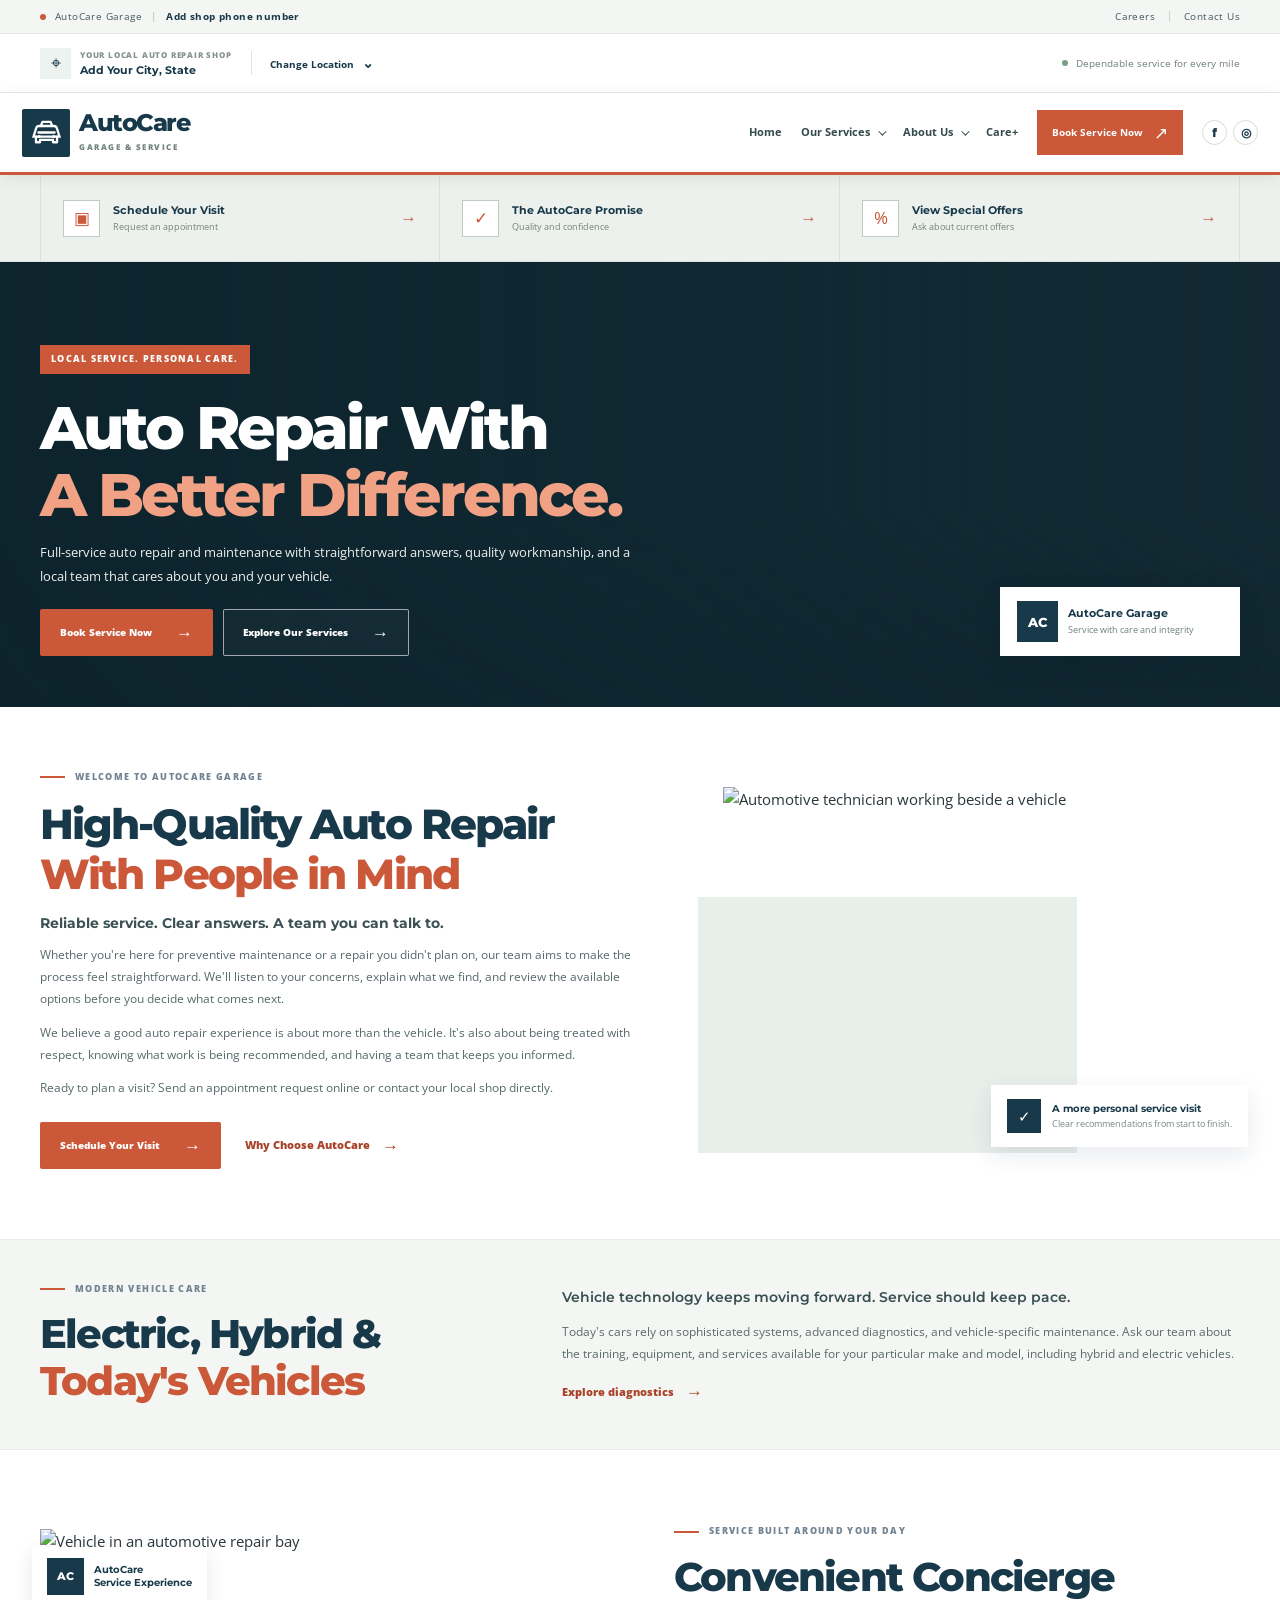
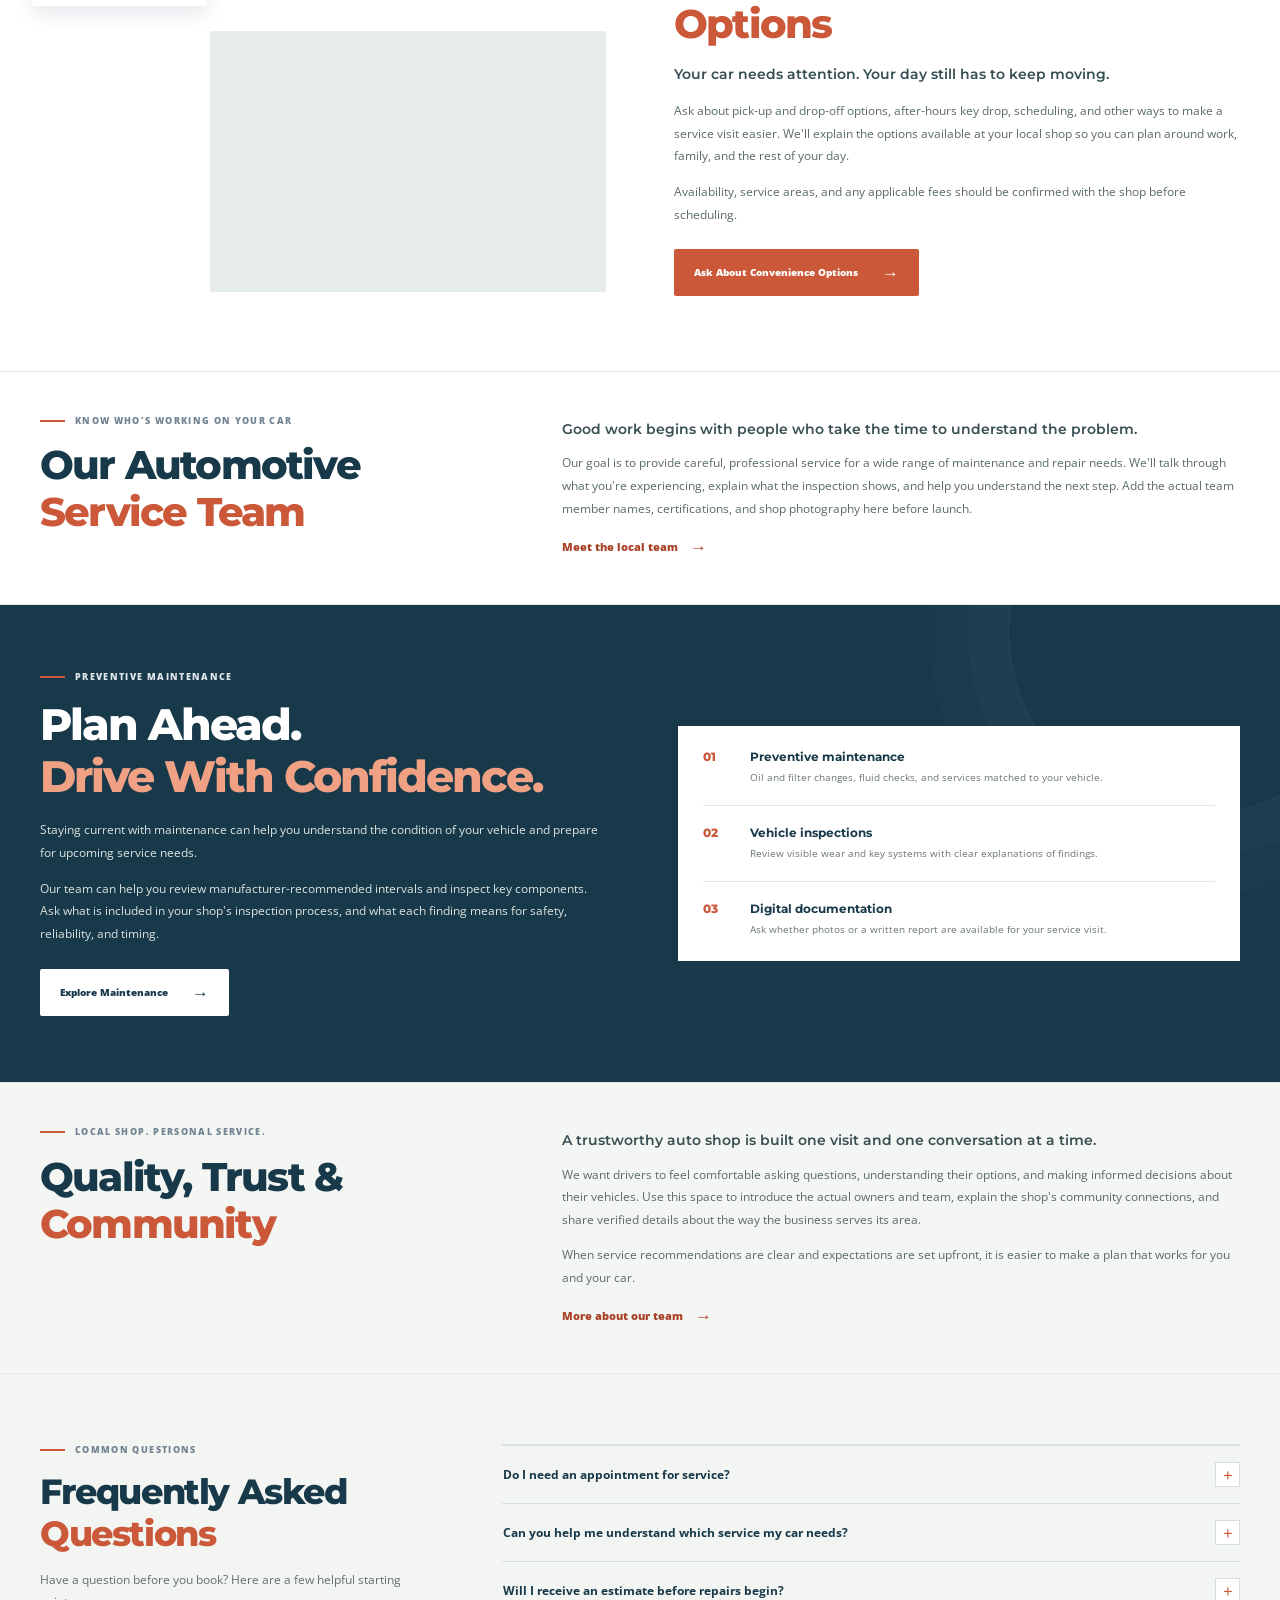
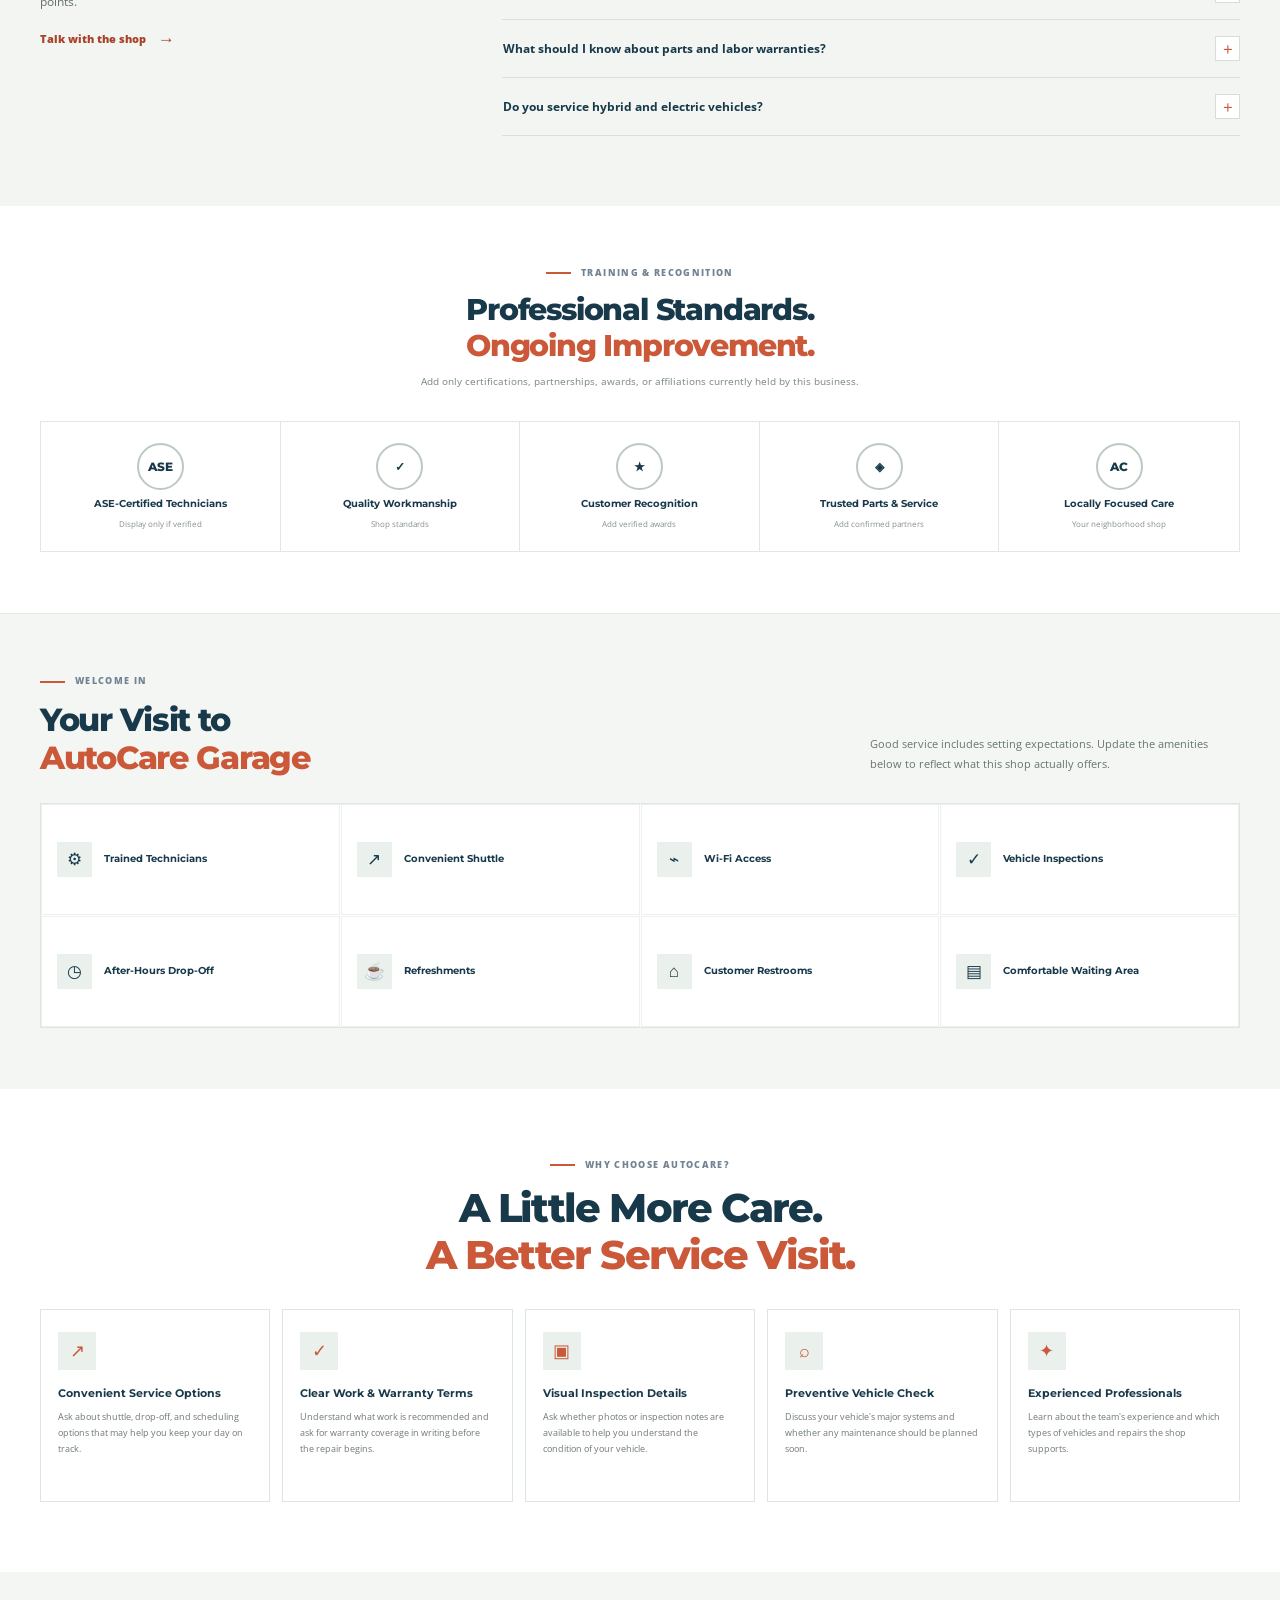
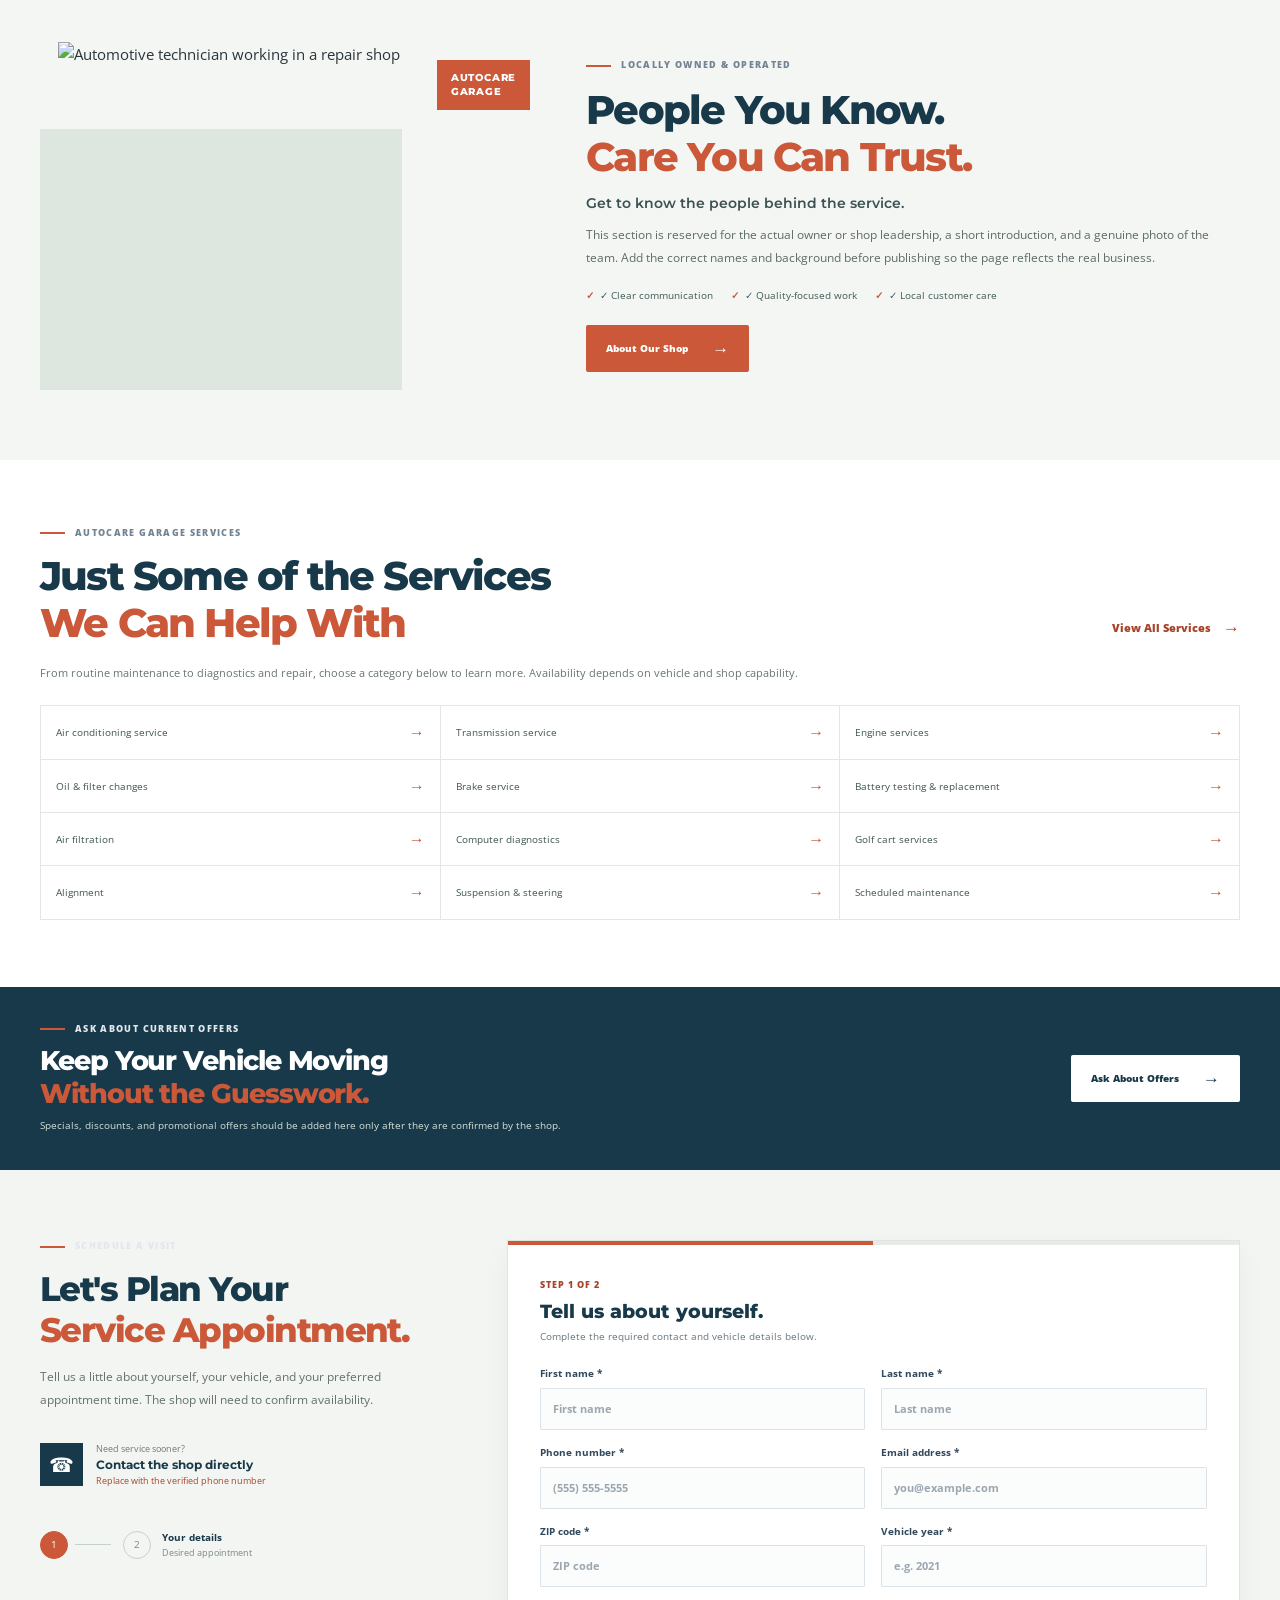
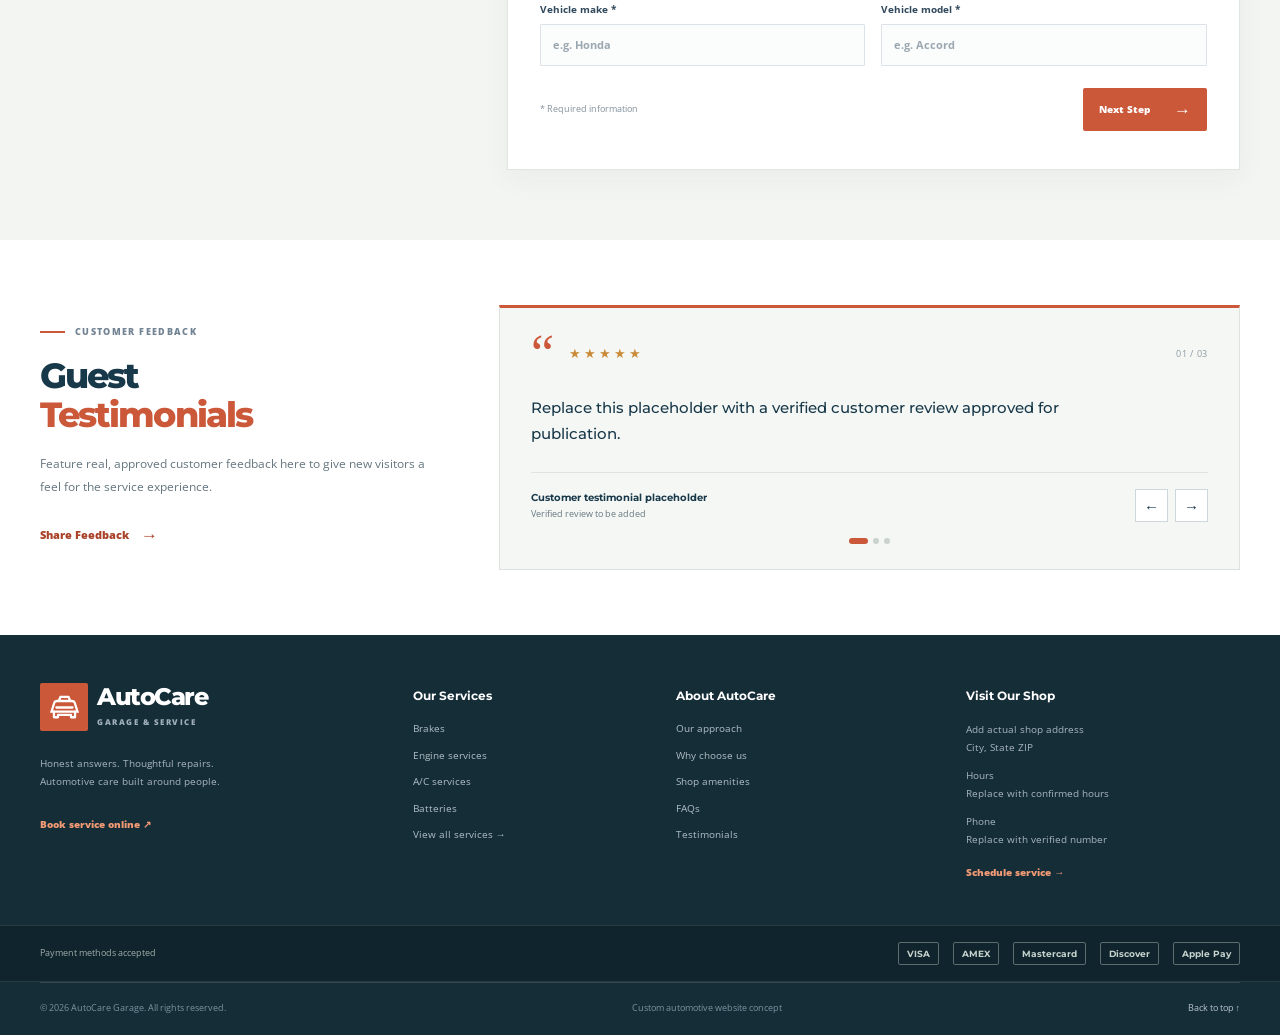
==== commit 29542fe5: "Polish index.html navigation anchors" ====
--- a/index.html
+++ b/index.html
@@ -10,7 +10,7 @@
 <link rel="stylesheet" href="styles.css">
 </head>
 <body>
-<div class="utility-bar"><div class="container utility-inner"><div class="utility-left"><span class="utility-dot"></span><span>AutoCare Garage</span><span class="utility-separator">|</span><a href="#contact">Add shop phone number</a></div><div class="utility-links"><a href="#community">Careers</a><span></span><a href="#contact">Contact Us</a></div></div></div>
+<div class="utility-bar" id="top"><div class="container utility-inner"><div class="utility-left"><span class="utility-dot"></span><span>AutoCare Garage</span><span class="utility-separator">|</span><a href="#contact">Add shop phone number</a></div><div class="utility-links"><a href="#community">Careers</a><span></span><a href="#contact">Contact Us</a></div></div></div>
 <div class="location-strip"><div class="container location-inner"><div class="location-current"><span class="location-pin">⌖</span><span><small>YOUR LOCAL AUTO REPAIR SHOP</small><b>Add Your City, State</b></span></div><a class="location-change" href="#contact">Change Location <span>⌄</span></a><div class="location-hours"><span class="hours-dot"></span> Dependable service for every mile</div></div></div>
 <header class="site-header">
  <div class="container header-inner">
--- a/styles.css
+++ b/styles.css
@@ -15,3 +15,296 @@
 
 /* Gentle fade between testimonial carousel slides */
 .review-quote{transition:opacity .18s ease,transform .18s ease}.review-carousel.review-changing .review-quote{opacity:0;transform:translateY(4px)}
+
+
+/* Reference-led AutoCare rebrand: traditional automotive location page layout */
+:root{--navy:#18394a;--deep:#102632;--blue:#285467;--orange:#ca5839;--orange-dark:#a94329;--ink:#23343e;--muted:#667780;--paper:#f5f6f4;--cream:#fbfaf7;--line:#dce2e1;--sans:'Open Sans',Arial,sans-serif;--display:'Montserrat',Arial,sans-serif}
+body{font-family:var(--sans);font-size:15px;color:#2a353b;line-height:1.65}
+.container{width:min(1200px,calc(100% - 44px))}
+.utility-bar{background:#f4f6f4;color:#475b62;border-bottom:1px solid #e2e7e5;font-size:10px}
+.utility-inner{min-height:33px}
+.utility-left{display:flex;align-items:center;gap:11px}
+.utility-left a{font-weight:700;color:var(--navy)}
+.utility-separator{color:#aeb8b5}
+.utility-links{gap:14px}
+.utility-links a{color:#475b62}
+.utility-links a:hover{color:var(--orange)}
+.utility-links>span{background:#cbd4d0;height:11px}
+.location-strip{background:white;border-bottom:1px solid #e6ebe8}
+.location-inner{min-height:58px;display:flex;align-items:center;gap:19px}
+.location-current{display:flex;align-items:center;gap:9px}
+.location-pin{width:31px;height:31px;display:grid;place-items:center;background:#edf3f0;color:var(--navy);font-size:18px}
+.location-current>span:last-child{display:flex;flex-direction:column;line-height:1.25}
+.location-current small{font-size:8px;font-weight:800;letter-spacing:.1em;color:#87948d}
+.location-current b{font:700 11px var(--display);color:var(--navy);margin-top:3px}
+.location-change{border-left:1px solid #dfe5e2;padding-left:18px;font-size:10px;color:var(--navy);font-weight:700}
+.location-change span{font-size:14px;margin-left:5px}
+.location-hours{margin-left:auto;font-size:10px;color:#708078;display:flex;align-items:center;gap:8px}
+.hours-dot{width:6px;height:6px;border-radius:50%;background:#77a185}
+.site-header{height:82px;position:sticky;top:0;box-shadow:0 3px 14px rgba(12,40,50,.08);border-bottom:3px solid var(--orange);z-index:80}
+.header-inner{width:min(1260px,calc(100% - 44px))}
+.brand{gap:9px}
+.brand-mark{width:48px;height:48px;background:var(--navy);color:white;border-radius:2px}
+.brand-type strong{font-size:24px;letter-spacing:-.06em;color:var(--navy)}
+.brand-type small{letter-spacing:.19em;font-size:8px;color:#73847c}
+.main-nav{gap:19px;font-family:var(--sans);font-size:11px;color:#354a4c}
+.main-nav>a:not(.header-cta){white-space:nowrap}
+.nav-trigger{font-family:var(--sans);font-size:11px;color:#354a4c;white-space:nowrap}
+.header-cta{background:var(--orange);font-size:10px;gap:11px;padding:14px 15px}
+.header-cta:hover{background:var(--orange-dark)}
+.header-social{display:flex;align-items:center;gap:6px}
+.header-social a{width:25px;height:25px;border:1px solid #d4ded8;border-radius:50%;display:grid;place-items:center;font-size:12px;font-weight:800;color:var(--navy);transition:background .18s,color .18s}
+.header-social a:hover{background:var(--navy);color:white}
+.nav-item.has-mega{position:static}
+.mega-menu{position:absolute;top:100%;left:50%;width:min(1160px,calc(100vw - 36px));max-height:calc(100vh - 118px);overflow:auto;display:block;background:#fff;border-top:3px solid var(--orange);box-shadow:0 20px 42px rgba(10,35,44,.2);transform:translate(-50%,8px);visibility:hidden;opacity:0;pointer-events:none;transition:opacity .18s ease,transform .2s ease,visibility .18s ease;z-index:95}
+.has-mega:hover .mega-menu,.has-mega:focus-within .mega-menu,.has-mega.open .mega-menu{visibility:visible;opacity:1;pointer-events:auto;transform:translate(-50%,0)}
+.mega-content{padding:23px 27px 20px}
+.mega-common{border-bottom:1px solid #dfe5e1;padding-bottom:19px}
+.mega-common-head{display:flex;justify-content:space-between;align-items:center;gap:20px;margin-bottom:13px}
+.mega-common-head p{font-size:10px;color:#738078;margin:4px 0 0}
+.mega-view-all{font-size:10px;font-weight:800;color:var(--orange);white-space:nowrap}
+.mega-view-all b{font-size:15px;font-weight:400;margin-left:8px}
+.mega-common-links{display:grid;grid-template-columns:repeat(6,1fr);gap:10px}
+.mega-common-links>a{min-height:66px;display:flex;align-items:center;gap:10px;padding:10px 11px;border:1px solid #e2e7e4;background:#fafbf9;transition:transform .16s,border-color .16s,background .16s}
+.mega-common-links>a:hover{transform:translateY(-2px);border-color:#ce8b75;background:#fff9f5}
+.mega-icon{width:32px;height:32px;flex-shrink:0;display:grid;place-items:center;background:#ecf1ed;color:var(--navy);font-size:17px}
+.mega-common-links b{font:700 10px/1.4 var(--display);color:var(--navy)}
+.mega-directory{padding:19px 0 18px}
+.mega-directory-heading{display:flex;align-items:center;justify-content:space-between;gap:15px;margin-bottom:12px}
+.mega-directory-heading>span:last-child{font-size:9px;color:#7d8881}
+.mega-directory-columns{display:grid;grid-template-columns:repeat(4,1fr);gap:0 24px}
+.mega-directory-columns>div{display:flex;flex-direction:column}
+.mega-directory-columns a{font-size:10px;line-height:1.4;color:#52635d;padding:5px 2px;border-bottom:1px solid #edf0ee;transition:color .14s,padding .14s}
+.mega-directory-columns a:hover{color:var(--orange);padding-left:6px}
+.mega-directory-columns a.directory-highlight{font-weight:800;color:var(--orange);border-bottom:0;padding-top:9px}
+.mega-promo-row{border-top:1px solid #dfe5e1;padding-top:15px;display:grid;grid-template-columns:1fr 1fr;gap:13px}
+.mega-promo{display:flex;align-items:center;gap:12px;padding:13px 14px;background:#f4f6f3;transition:background .18s}
+.mega-promo:hover{background:#edf2ed}
+.promo-symbol{width:35px;height:35px;display:grid;place-items:center;flex-shrink:0;background:var(--navy);color:white;font-size:18px}
+.mega-promo>span:nth-child(2){display:flex;flex-direction:column;flex:1;line-height:1.4}
+.mega-promo b{font:700 10px var(--display);color:var(--navy)}
+.mega-promo small{font-size:9px;color:#748079;margin-top:4px}
+.mega-promo>strong{font-size:16px;font-weight:400;color:var(--orange)}
+.about-directory{grid-template-columns:repeat(4,1fr)}
+.about-mega .mega-promo-row{padding-bottom:1px}
+.simple-dropdown{display:none}
+.quick-links{background:#edf1ed;border-bottom:1px solid #dce2de}
+.quick-links-inner{display:grid;grid-template-columns:repeat(3,1fr)}
+.quick-links-inner>a{min-height:86px;display:flex;align-items:center;gap:13px;padding:16px 22px;border-right:1px solid #d8e0da;transition:background .18s}
+.quick-links-inner>a:first-child{border-left:1px solid #d8e0da}
+.quick-links-inner>a:hover{background:#e3e9e3}
+.quick-icon{width:37px;height:37px;display:grid;place-items:center;flex-shrink:0;border:1px solid #bdcbc2;color:var(--orange);background:white;font-size:17px}
+.quick-links-inner>a>span:nth-child(2){display:flex;flex-direction:column;line-height:1.4;flex:1}
+.quick-links b{font:700 11px var(--display);color:var(--navy)}
+.quick-links small{font-size:9px;color:#748078;margin-top:4px}
+.quick-links strong{font-size:17px;font-weight:400;color:var(--orange)}
+.reference-hero{position:relative;isolation:isolate;min-height:445px;display:flex;align-items:center;overflow:hidden;color:white;background:#142b35}
+.reference-hero-photo{position:absolute;z-index:-2;inset:0;background:url('https://images.unsplash.com/photo-1486262715619-67b85e0b08d3?auto=format&fit=crop&w=2200&q=88') center 54%/cover no-repeat;transform:scale(1.025);animation:hero-settle 1s ease forwards}
+.reference-hero-overlay{position:absolute;z-index:-1;inset:0;background:linear-gradient(90deg,rgba(12,35,44,.86) 0%,rgba(13,38,47,.6) 53%,rgba(13,38,47,.23) 100%),linear-gradient(0deg,rgba(6,26,35,.3),transparent 44%)}
+.reference-hero-inner{display:flex;align-items:flex-end;justify-content:space-between;gap:30px;min-height:445px;padding:68px 0 51px}
+.reference-hero-copy{max-width:740px;animation:fade-up .65s both}
+.reference-kicker{display:inline-block;background:var(--orange);color:white;padding:7px 11px;font-size:9px;letter-spacing:.14em;font-weight:800}
+.reference-hero h1{font:800 clamp(38px,5vw,60px)/1.12 var(--display);letter-spacing:-.05em;margin:20px 0 12px;color:white}
+.reference-hero h1 em{font-style:normal;color:#f1a184}
+.reference-hero-copy>p{font-size:13px;line-height:1.85;color:#ecf0ed;max-width:590px;margin:0 0 21px}
+.reference-hero-actions{display:flex;flex-wrap:wrap;gap:10px}
+.btn-outline-light{border-color:#ffffff96;color:white;background:#ffffff08}
+.btn-outline-light:hover{background:#ffffff18}
+.reference-hero-badge{background:#fff;color:var(--navy);display:flex;align-items:center;gap:10px;padding:14px 17px;min-width:240px;box-shadow:0 10px 25px #071d2630}
+.badge-icon{display:grid;place-items:center;width:41px;height:41px;background:var(--navy);color:white;font:800 13px var(--display)}
+.reference-hero-badge>span:last-child{display:flex;flex-direction:column}
+.reference-hero-badge b{font:700 11px var(--display)}
+.reference-hero-badge small{font-size:9px;color:#6e7f7c;margin-top:3px}
+.reference-intro{padding:64px 0 70px;background:white}
+.reference-intro-grid{display:grid;grid-template-columns:1.05fr .95fr;align-items:center;gap:58px}
+.reference-intro-text h2{font:800 clamp(31px,3.3vw,43px)/1.2 var(--display);letter-spacing:-.045em;color:var(--navy);margin:15px 0 14px}
+.reference-intro-text h2 em,.reference-text-grid h2 em,.reference-feature-copy h2 em,.reference-amenities h2 em,.why-heading h2 em,.owner-copy h2 em,.service-directory-heading h2 em,.specials-inner h2 em{font-style:normal;color:var(--orange)}
+.reference-intro-text h3{font:700 14px var(--display);color:#3b5156;margin:0 0 12px}
+.reference-intro-text p{font-size:12px;line-height:1.85;color:#596a6d;margin:0 0 11px}
+.reference-intro-actions{display:flex;align-items:center;gap:24px;flex-wrap:wrap;margin-top:23px}
+.reference-intro-image-wrap{position:relative;padding:0 0 26px 25px}
+.reference-intro-image-wrap:before{content:"";position:absolute;z-index:0;left:0;bottom:0;width:70%;height:70%;background:#e8eeea}
+.reference-intro-image{position:relative;z-index:1;width:100%;height:340px;object-fit:cover}
+.image-caption{position:absolute;z-index:2;right:-8px;bottom:6px;display:flex;align-items:center;gap:11px;padding:14px 16px;background:white;box-shadow:0 8px 23px #102d4f19}
+.caption-symbol{width:34px;height:34px;display:grid;place-items:center;background:var(--navy);color:white}
+.image-caption>span:last-child{display:flex;flex-direction:column;line-height:1.4}
+.image-caption b{font:700 10px var(--display);color:var(--navy)}
+.image-caption small{font-size:9px;color:#7b8782;margin-top:3px}
+.reference-text-section{background:#f4f6f3;padding:43px 0;border-top:1px solid #e8ece7;border-bottom:1px solid #e8ece7}
+.reference-text-section.alt{background:white}
+.reference-text-grid{display:grid;grid-template-columns:.8fr 1.2fr;gap:70px;align-items:start}
+.reference-text-grid h2,.reference-feature-copy h2,.why-heading h2,.owner-copy h2,.service-directory-heading h2{font:800 clamp(29px,3.3vw,40px)/1.18 var(--display);letter-spacing:-.045em;color:var(--navy);margin:14px 0 0}
+.reference-text-grid>div:nth-child(2){padding-top:2px}
+.reference-text-grid p{font-size:12px;line-height:1.9;color:#5b6b6c;margin:0 0 12px}
+.reference-text-grid .reference-lead{font:600 14px/1.75 var(--display);color:#384f52;margin-bottom:11px}
+.reference-feature-section{background:white;padding:75px 0}
+.reference-feature-grid{display:grid;grid-template-columns:1fr 1fr;align-items:center;gap:68px}
+.reference-feature-image{position:relative;padding:0 23px 23px 0}
+.reference-feature-image:before{content:"";position:absolute;z-index:0;right:0;bottom:0;width:70%;height:72%;background:#e7eeea}
+.reference-feature-image img{position:relative;z-index:1;width:100%;height:340px;object-fit:cover}
+.feature-image-label{position:absolute;z-index:2;left:-8px;top:18px;display:flex;align-items:center;gap:10px;padding:11px 15px;background:white;box-shadow:0 7px 20px #102d4f1c}
+.feature-image-label span{width:37px;height:37px;display:grid;place-items:center;background:var(--navy);color:white;font:800 11px var(--display)}
+.feature-image-label b{font:700 10px/1.35 var(--display);color:var(--navy)}
+.reference-feature-copy h2{margin:15px 0 15px}
+.reference-feature-copy p{font-size:12px;line-height:1.9;color:#5b6b6c;margin:0 0 13px}
+.reference-feature-copy .reference-lead{font:600 14px/1.75 var(--display);color:#354e51}
+.reference-feature-copy .btn{margin-top:9px}
+.reference-inspection{background:var(--navy);color:white;padding:66px 0;position:relative;overflow:hidden}
+.reference-inspection:after{content:"";position:absolute;right:-100px;top:-160px;width:370px;height:370px;border:1px solid #ffffff12;border-radius:50%;box-shadow:0 0 0 40px #ffffff05,0 0 0 80px #ffffff03;pointer-events:none}
+.inspection-grid{display:grid;grid-template-columns:1fr 1fr;gap:75px;position:relative;z-index:1;align-items:center}
+.inspection-copy h2{font:800 clamp(32px,3.5vw,44px)/1.18 var(--display);letter-spacing:-.045em;margin:16px 0;color:white}
+.inspection-copy h2 em{font-style:normal;color:#f0a184}
+.inspection-copy p{font-size:12px;line-height:1.9;color:#dae2e0;margin:0 0 13px}
+.inspection-copy .btn{margin-top:10px}
+.inspection-card-list{background:#fff;color:var(--ink);padding:4px 25px}
+.inspection-card-list article{display:grid;grid-template-columns:33px 1fr;gap:14px;padding:19px 0;border-bottom:1px solid #e5e9e5}
+.inspection-card-list article:last-child{border-bottom:0}
+.inspection-card-list article>span{font:800 12px var(--display);color:var(--orange)}
+.inspection-card-list h3{font:700 12px var(--display);color:var(--navy);margin:0 0 5px}
+.inspection-card-list p{font-size:10px;line-height:1.7;color:#6a7774;margin:0}
+.reference-faq{background:#f3f5f2;padding:70px 0}
+.reference-faq-grid{display:grid;grid-template-columns:.7fr 1.3fr;gap:65px}
+.reference-faq h2{font:800 35px/1.18 var(--display);color:var(--navy);letter-spacing:-.04em;margin:15px 0}
+.reference-faq h2 em{font-style:normal;color:var(--orange)}
+.reference-faq-grid>div:first-child p{font-size:12px;color:#63716d;line-height:1.85}
+.reference-faq .faq-list{border-top:1px solid #d9e0da}
+.reference-faq .faq-list details{border-bottom:1px solid #d9e0da}
+.reference-faq .faq-list summary{font-family:var(--sans);font-size:12px;color:var(--navy);padding:16px 0}
+.reference-faq .faq-list summary span{border:1px solid #d6ded8;background:white;color:var(--orange)}
+.reference-faq .faq-list details[open] summary span{background:var(--orange);color:white;border-color:var(--orange)}
+.reference-faq .faq-list details p{font-size:11px;line-height:1.8;color:#67746f}
+.reference-awards{background:white;padding:61px 0;border-bottom:1px solid #e5e9e5}
+.awards-heading{text-align:center;max-width:650px;margin:0 auto 31px}
+.awards-heading .eyebrow{justify-content:center}
+.awards-heading h2{font:800 30px/1.2 var(--display);letter-spacing:-.04em;color:var(--navy);margin:13px 0 9px}
+.awards-heading h2 em{font-style:normal;color:var(--orange)}
+.awards-heading p{font-size:10px;line-height:1.7;color:#7a8580;margin:0 auto;max-width:580px}
+.award-list{display:grid;grid-template-columns:repeat(5,1fr);border:1px solid #e2e7e3}
+.award-list>div{display:flex;flex-direction:column;align-items:center;justify-content:center;text-align:center;gap:7px;padding:21px 10px;border-right:1px solid #e2e7e3}
+.award-list>div:last-child{border-right:0}
+.award-seal{width:47px;height:47px;border:2px solid #bdc9c0;border-radius:50%;display:grid;place-items:center;color:var(--navy);font:800 12px var(--display)}
+.award-list b{font:700 10px var(--display);color:var(--navy)}
+.award-list small{font-size:8px;color:#85918b}
+.reference-amenities{background:#f4f6f3;padding:61px 0}
+.amenities-heading{display:flex;justify-content:space-between;align-items:end;gap:35px;margin-bottom:26px}
+.reference-amenities h2{font:800 32px/1.18 var(--display);letter-spacing:-.04em;color:var(--navy);margin:13px 0 0}
+.amenities-heading>p{max-width:370px;font-size:11px;line-height:1.8;color:#68766f;margin:0 0 3px}
+.reference-amenities-grid{display:grid;grid-template-columns:repeat(4,1fr);background:white;border:1px solid #dfe5df;gap:1px}
+.reference-amenities-grid article{min-height:111px;padding:20px 15px;display:flex;align-items:center;gap:12px;background:white;border:1px solid #edf0ed;transition:background .16s}
+.reference-amenities-grid article:hover{background:#fcf6f2}
+.reference-amenities-grid article span{width:35px;height:35px;display:grid;place-items:center;flex-shrink:0;background:#eaf0eb;color:var(--navy);font-size:17px}
+.reference-amenities-grid article b{font:700 10px/1.4 var(--display);color:var(--navy)}
+.reference-why{background:white;padding:70px 0}
+.why-heading{text-align:center;margin-bottom:30px}
+.why-heading .eyebrow{justify-content:center}
+.why-heading h2{margin:13px 0 0}
+.why-grid{display:grid;grid-template-columns:repeat(5,1fr);gap:12px}
+.why-grid article{padding:22px 17px;border:1px solid #dfe5e1;background:#fff;min-height:193px;transition:transform .2s,box-shadow .2s,border-color .2s}
+.why-grid article:hover{transform:translateY(-4px);box-shadow:0 12px 24px #102d4f10;border-color:#d6a18d}
+.why-icon{width:38px;height:38px;display:grid;place-items:center;background:#eaf0eb;color:var(--orange);font-size:18px;margin-bottom:16px}
+.why-grid h3{font:700 11px/1.45 var(--display);color:var(--navy);margin:0 0 8px}
+.why-grid p{font-size:9px;line-height:1.75;color:#6f7a74;margin:0}
+.reference-owner{background:#f4f6f3;padding:70px 0}
+.owner-grid{display:grid;grid-template-columns:.85fr 1.15fr;align-items:center;gap:63px}
+.owner-photo{position:relative;padding:0 0 18px 18px}
+.owner-photo:before{content:"";position:absolute;z-index:0;left:0;bottom:0;width:75%;height:75%;background:#dde7df}
+.owner-photo img{position:relative;z-index:1;width:100%;height:330px;object-fit:cover}
+.owner-photo-badge{position:absolute;z-index:2;right:-7px;top:18px;background:var(--orange);color:white;padding:11px 14px;font:800 10px/1.4 var(--display);letter-spacing:.08em}
+.owner-copy h2{margin:14px 0}
+.owner-copy .owner-lead{font:600 14px var(--display);color:#3d5153;margin:0 0 11px}
+.owner-copy>p:not(.owner-lead){font-size:12px;line-height:1.9;color:#5e6c6a}
+.owner-facts{display:flex;flex-wrap:wrap;gap:9px 18px;margin:17px 0 19px}
+.owner-facts span{font-size:10px;color:#425b58}
+.owner-facts span:before{content:"✓";color:var(--orange);font-weight:800;margin-right:6px}
+.reference-owner .btn{margin-top:2px}
+.reference-service-directory{background:white;padding:67px 0}
+.service-directory-heading{display:flex;align-items:end;justify-content:space-between;gap:30px}
+.service-directory-heading h2{margin:13px 0 0}
+.service-directory-heading .text-link{white-space:nowrap;margin-bottom:4px}
+.directory-intro{font-size:11px;line-height:1.8;color:#697671;margin:17px 0 22px}
+.reference-service-list{display:grid;grid-template-columns:repeat(3,1fr);border-top:1px solid #e2e7e3;border-left:1px solid #e2e7e3}
+.reference-service-list a{display:flex;justify-content:space-between;align-items:center;gap:12px;padding:13px 15px;border-right:1px solid #e2e7e3;border-bottom:1px solid #e2e7e3;color:#415751;font-size:10px;transition:background .16s,color .16s}
+.reference-service-list a span{font-size:16px;font-weight:400;color:var(--orange)}
+.reference-service-list a:hover{background:#f6f8f5;color:var(--orange-dark)}
+.reference-specials{background:var(--navy);padding:36px 0;color:white}
+.specials-inner{display:flex;align-items:center;justify-content:space-between;gap:28px}
+.specials-inner h2{font:800 27px/1.2 var(--display);letter-spacing:-.04em;margin:10px 0 7px;color:white}
+.specials-inner p{font-size:10px;color:#d3dfd8;margin:0;line-height:1.7}
+.appointment-section{padding:70px 0;background:#f3f5f2;color:var(--ink)}
+.appointment-section:after{display:none}
+.appointment-layout{grid-template-columns:.72fr 1.28fr;gap:54px}
+.appointment-intro h2{font:800 34px/1.2 var(--display);letter-spacing:-.045em;color:var(--navy);margin:16px 0}
+.appointment-intro h2 em{font-style:normal;color:var(--orange)}
+.appointment-intro>p{font-size:12px;line-height:1.85;color:#63726d}
+.appointment-contact>span{border:0;background:var(--navy);color:white}
+.appointment-contact small{color:#6a7b73}
+.appointment-contact b{color:var(--navy)}
+.appointment-contact em{color:var(--orange-dark)}
+.appointment-steps .step-marker{border-color:#c7d1cb;color:#7d8981}
+.appointment-steps .step-marker.active{border-color:var(--orange);background:var(--orange);color:white}
+.appointment-steps>i{background:#c7d1cb}
+.appointment-steps>div b{color:var(--navy)}
+.appointment-steps>div small{color:#7a8981}
+.appointment-form{border:1px solid #dfe5df;box-shadow:0 10px 28px #18394a0b}
+.form-progress{background:#e6ebe6}
+.progress-fill{background:var(--orange)}
+.form-title>span{color:var(--orange-dark)}
+.form-title h3{font-size:19px}
+.form-grid input:focus,.form-grid select:focus,.form-grid textarea:focus{border-color:var(--orange);box-shadow:0 0 0 3px #ca583916}
+.form-status{color:var(--orange-dark)}
+.reviews-section{background:white;padding:65px 0}
+.reviews-layout{grid-template-columns:.7fr 1.3fr;gap:60px}
+.reviews-intro h2{font-size:35px}
+.review-carousel{border:1px solid #dce3de;border-top:3px solid var(--orange);background:#f5f7f4;box-shadow:none;min-height:235px}
+.review-stars{color:#ca8b39}
+.review-quote{font:500 15px/1.7 var(--display);color:var(--navy)}
+.review-controls button:hover{background:var(--navy);color:white}
+.review-dots{display:flex;gap:5px;justify-content:center;margin-top:16px}
+.review-dots span{width:6px;height:6px;border-radius:50%;background:#cad3cc}
+.review-dots span.active{width:19px;border-radius:8px;background:var(--orange)}
+.site-footer{background:#152d37;padding-top:48px}
+.site-footer .brand-mark{background:var(--orange)}
+.footer-main{grid-template-columns:1.2fr .8fr .9fr 1fr}
+.footer-bottom{border-color:#ffffff20}
+.footer-payments{border-top:1px solid #ffffff1a;border-bottom:1px solid #ffffff1a;background:#10242d}
+.payments-inner{min-height:55px;display:flex;align-items:center;justify-content:space-between;gap:20px}
+.payments-inner>span{font-size:9px;color:#9eaea7}
+.payments-inner>div{display:flex;align-items:center;gap:14px}
+.payments-inner b{font:700 9px var(--display);color:#c7d3cd;border:1px solid #5b6d6d;padding:5px 8px;border-radius:2px}
+@media(max-width:1120px){
+ .main-nav{gap:12px;font-size:10px}.nav-trigger{font-size:10px}.brand-type strong{font-size:22px}.header-cta{padding:12px 11px}.header-social{display:none}
+ .mega-menu{width:min(1040px,calc(100vw - 28px))}.mega-content{padding:20px}.mega-common-links{grid-template-columns:repeat(3,1fr)}.mega-directory-columns{gap:0 17px}
+ .reference-intro-grid{gap:35px}.reference-text-grid{gap:40px}.reference-feature-grid{gap:40px}.inspection-grid{gap:40px}.why-grid{grid-template-columns:repeat(3,1fr)}.why-grid article{min-height:160px}.owner-grid{gap:40px}
+}
+@media(max-width:930px){
+ .site-header{height:76px}.header-inner{position:static}.menu-toggle{display:block}.main-nav{display:none;position:absolute;top:100%;left:0;right:0;height:calc(100vh - 100px);overflow:auto;background:white;padding:11px 22px 25px;align-items:stretch;flex-direction:column;gap:0;box-shadow:0 18px 25px #091b2c24;font-size:12px}
+ .main-nav.mobile-open{display:flex}.main-nav>a:not(.header-cta){padding:14px 0;border-bottom:1px solid #e9eeea}.nav-item{height:auto;display:block;position:relative;border-bottom:1px solid #e9eeea}.nav-trigger{width:100%;height:auto;justify-content:space-between;padding:15px 0;font-size:12px}.header-cta{justify-content:center;margin:14px 0;padding:14px}.header-social{display:none}
+ .mega-menu{position:static;width:100%;max-height:none;overflow:visible;display:none;transform:none!important;box-shadow:none;border:1px solid #dfe5e1;border-top:2px solid var(--orange);visibility:visible;opacity:1;pointer-events:auto;margin:0 0 12px}
+ .has-mega:hover .mega-menu,.has-mega:focus-within .mega-menu,.has-mega.open .mega-menu{display:block}
+ .mega-content{padding:14px}.mega-common-links{grid-template-columns:repeat(2,1fr)}.mega-common-links>a{min-height:52px}.mega-directory-columns{grid-template-columns:repeat(2,1fr);gap:0 18px}.mega-promo-row{grid-template-columns:1fr}.mega-directory-heading>span:last-child{display:none}
+ .quick-links-inner>a{padding:13px 12px}.quick-links b{font-size:10px}.quick-links small{font-size:8px}.quick-icon{width:32px;height:32px}
+ .reference-hero-inner{min-height:405px}.reference-hero-badge{display:none}.reference-intro-grid{gap:30px}.reference-intro-image{height:300px}.reference-text-grid{gap:30px}.reference-feature-grid{gap:30px}.inspection-grid{gap:30px}.reference-amenities-grid{grid-template-columns:repeat(4,1fr)}.reference-service-list{grid-template-columns:repeat(2,1fr)}
+ .appointment-layout{gap:30px}.footer-main{gap:26px}
+}
+@media(max-width:680px){
+ .container{width:calc(100% - 32px)}.utility-inner{min-height:32px}.utility-left{gap:7px}.utility-left>span:nth-child(2){display:none}.utility-links{gap:10px}
+ .location-inner{min-height:52px;gap:9px}.location-current small{font-size:7px}.location-current b{font-size:10px}.location-pin{width:27px;height:27px}.location-change{padding-left:9px;font-size:9px}.location-hours{display:none}
+ .site-header{height:72px}.brand-mark{width:41px;height:41px}.brand-mark svg{width:35px;height:35px}.brand-type strong{font-size:21px}.brand-type small{font-size:7px}
+ .main-nav{padding-left:16px;padding-right:16px;height:calc(100vh - 80px)}
+ .mega-common-head{align-items:flex-start;flex-direction:column;gap:8px}.mega-common-links{gap:6px}.mega-common-links>a{padding:8px 6px;gap:7px}.mega-icon{width:27px;height:27px;font-size:15px}.mega-common-links b{font-size:9px}.mega-directory{padding:14px 0}.mega-directory-columns{gap:0 10px}.mega-directory-columns a{font-size:9px;padding:6px 1px}.mega-promo{padding:10px}.mega-promo small{font-size:8px}
+ .quick-links-inner{grid-template-columns:1fr}.quick-links-inner>a{min-height:60px;border-left:1px solid #d8e0da;border-bottom:1px solid #d8e0da;padding:10px 13px}.quick-links-inner>a:first-child{border-bottom:1px solid #d8e0da}
+ .reference-hero,.reference-hero-inner{min-height:395px}.reference-hero-inner{padding:47px 0 43px;align-items:flex-end}.reference-hero h1{font-size:clamp(35px,9vw,47px)}.reference-hero-copy>p{font-size:12px}.reference-hero-actions{align-items:stretch;flex-direction:column;max-width:310px}.reference-hero-actions .btn{justify-content:space-between}
+ .reference-intro{padding:50px 0}.reference-intro-grid,.reference-text-grid,.reference-feature-grid,.inspection-grid,.reference-faq-grid,.owner-grid{grid-template-columns:1fr;gap:28px}
+ .reference-intro-text h2{font-size:32px}.reference-intro-image-wrap{margin-left:7px;padding-left:14px}.reference-intro-image{height:260px}.image-caption{right:-4px;bottom:2px;padding:10px 12px}.image-caption b{font-size:9px}
+ .reference-text-section{padding:38px 0}.reference-text-grid h2,.reference-feature-copy h2,.why-heading h2,.owner-copy h2,.service-directory-heading h2{font-size:31px}.reference-feature-section{padding:52px 0}.reference-feature-image{padding:0 15px 16px 0}.reference-feature-image img{height:270px}.feature-image-label{left:-6px;top:14px;padding:8px 10px}
+ .reference-inspection{padding:50px 0}.inspection-copy h2{font-size:34px}.inspection-card-list{padding:0 16px}.inspection-card-list article{padding:15px 0}
+ .reference-faq{padding:50px 0}.reference-faq h2{font-size:31px}.reference-awards{padding:48px 0}.awards-heading h2{font-size:26px}.award-list{grid-template-columns:repeat(2,1fr)}.award-list>div{padding:17px 7px;border-bottom:1px solid #e2e7e3}.award-list>div:nth-child(even){border-right:0}.award-list>div:last-child{grid-column:1/-1;border-bottom:0}
+ .reference-amenities{padding:47px 0}.amenities-heading{align-items:flex-start;flex-direction:column;gap:12px}.reference-amenities h2{font-size:28px}.reference-amenities-grid{grid-template-columns:repeat(2,1fr)}.reference-amenities-grid article{min-height:86px;padding:12px 9px;gap:8px}.reference-amenities-grid article span{width:29px;height:29px;font-size:14px}.reference-amenities-grid article b{font-size:9px}
+ .reference-why{padding:50px 0}.why-grid{grid-template-columns:1fr 1fr;gap:9px}.why-grid article{padding:16px 12px;min-height:155px}.why-grid h3{font-size:10px}.why-grid p{font-size:9px}
+ .reference-owner{padding:48px 0}.owner-photo{margin-right:9px;padding-left:12px}.owner-photo img{height:270px}.owner-photo-badge{right:-6px}.owner-facts{gap:8px 14px}
+ .reference-service-directory{padding:50px 0}.service-directory-heading{align-items:flex-start;flex-direction:column;gap:13px}.service-directory-heading h2{font-size:29px}.reference-service-list{grid-template-columns:1fr}.reference-service-list a{padding:12px}
+ .reference-specials{padding:30px 0}.specials-inner{align-items:flex-start;flex-direction:column;gap:18px}.specials-inner h2{font-size:24px}.specials-inner p{font-size:9px}
+ .appointment-section{padding:50px 0}.appointment-layout{grid-template-columns:1fr;gap:28px}.appointment-intro h2{font-size:31px}.appointment-steps{margin-top:22px}.appointment-form{padding:0 17px 20px}.form-progress{margin-left:-17px;margin-right:-17px}.form-grid{grid-template-columns:1fr}.span-two{grid-column:auto}.form-actions{flex-wrap:wrap}.form-note{width:100%}.form-actions .btn{flex:1}
+ .reviews-section{padding:48px 0}.reviews-layout{grid-template-columns:1fr;gap:25px}.reviews-intro h2{font-size:31px}.review-carousel{padding:20px 16px}.review-quote{font-size:13px}.footer-main{grid-template-columns:1fr 1fr;gap:22px 15px}.footer-brand-col{grid-column:1/-1}.payments-inner{align-items:flex-start;flex-direction:column;padding:14px 0}.payments-inner>div{gap:6px;flex-wrap:wrap}.payments-inner b{font-size:8px}.footer-bottom{flex-direction:column;gap:8px}.footer-bottom span:last-child{display:none}
+}
+@media(max-width:380px){.container{width:calc(100% - 26px)}.brand-type strong{font-size:19px}.reference-hero h1{font-size:34px}.reference-amenities-grid article{align-items:flex-start;flex-direction:column}.why-grid{grid-template-columns:1fr}.why-grid article{min-height:unset}.award-list b{font-size:9px}}
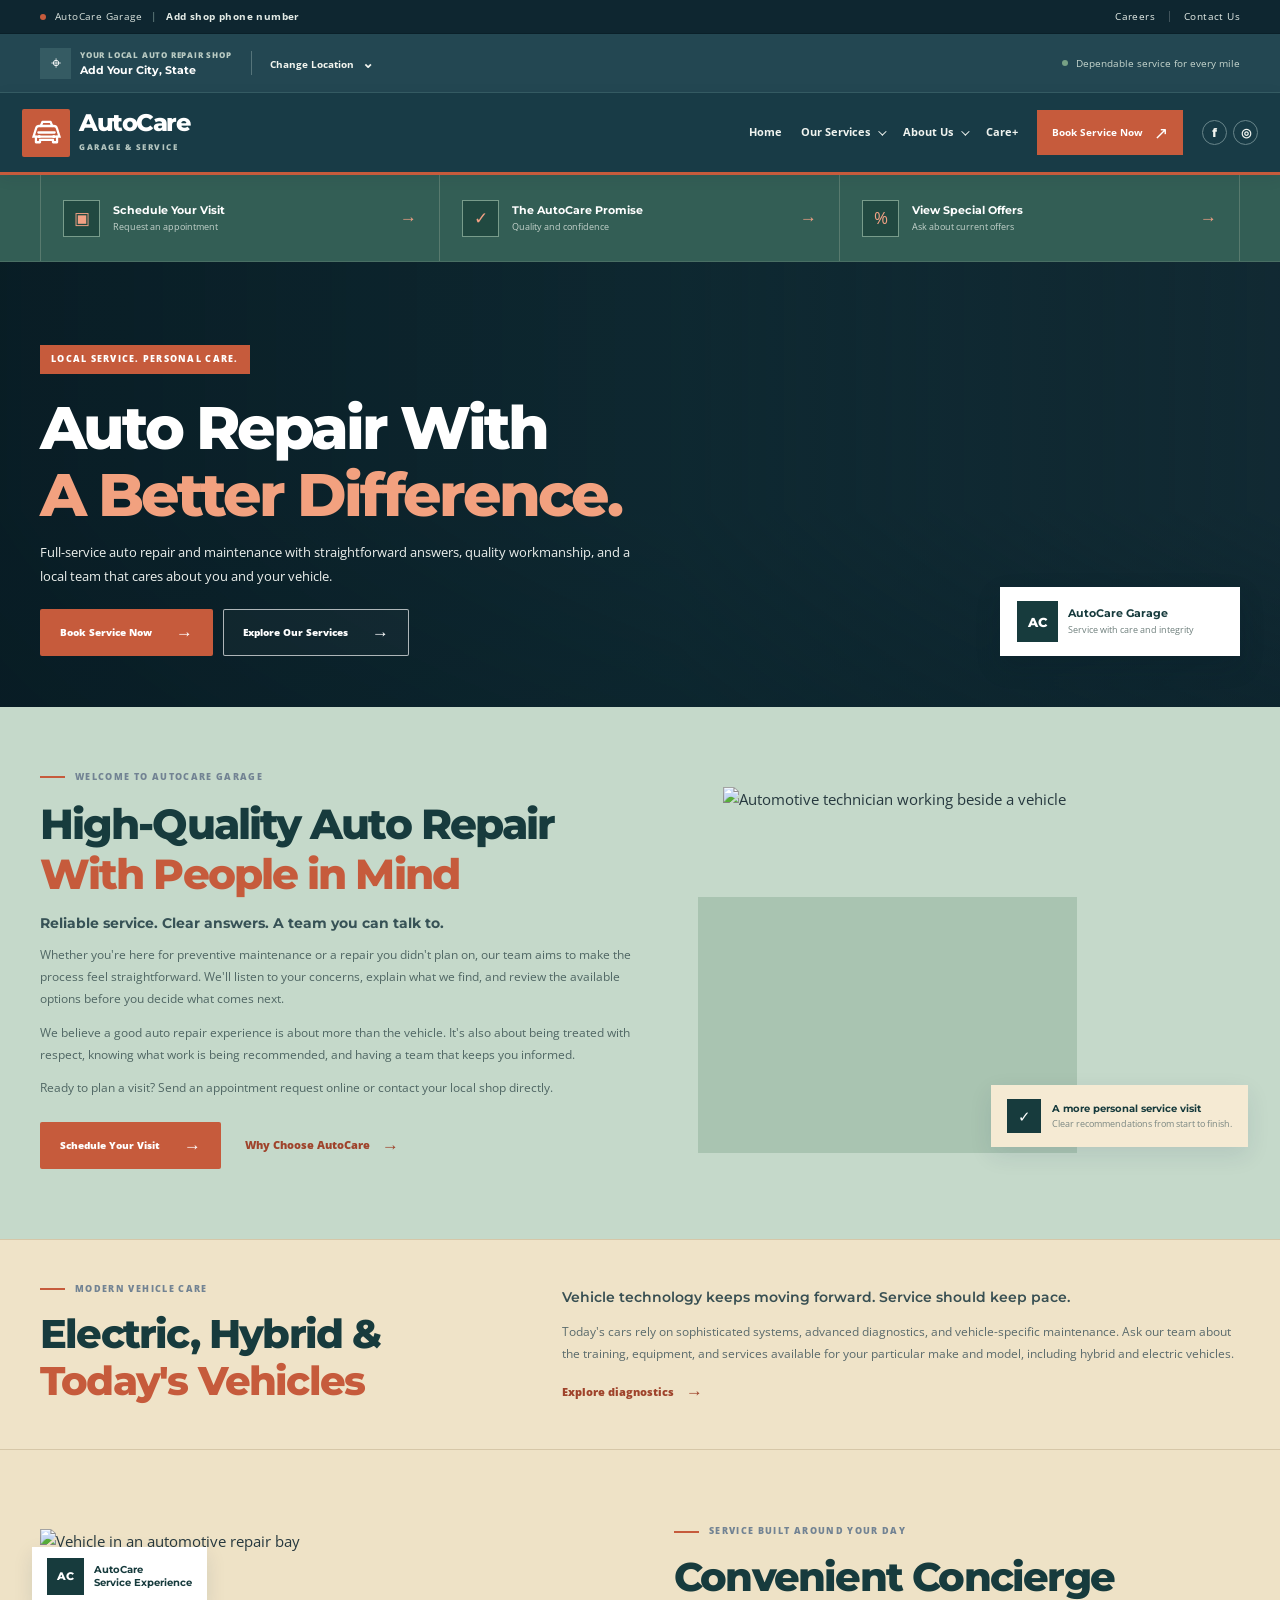
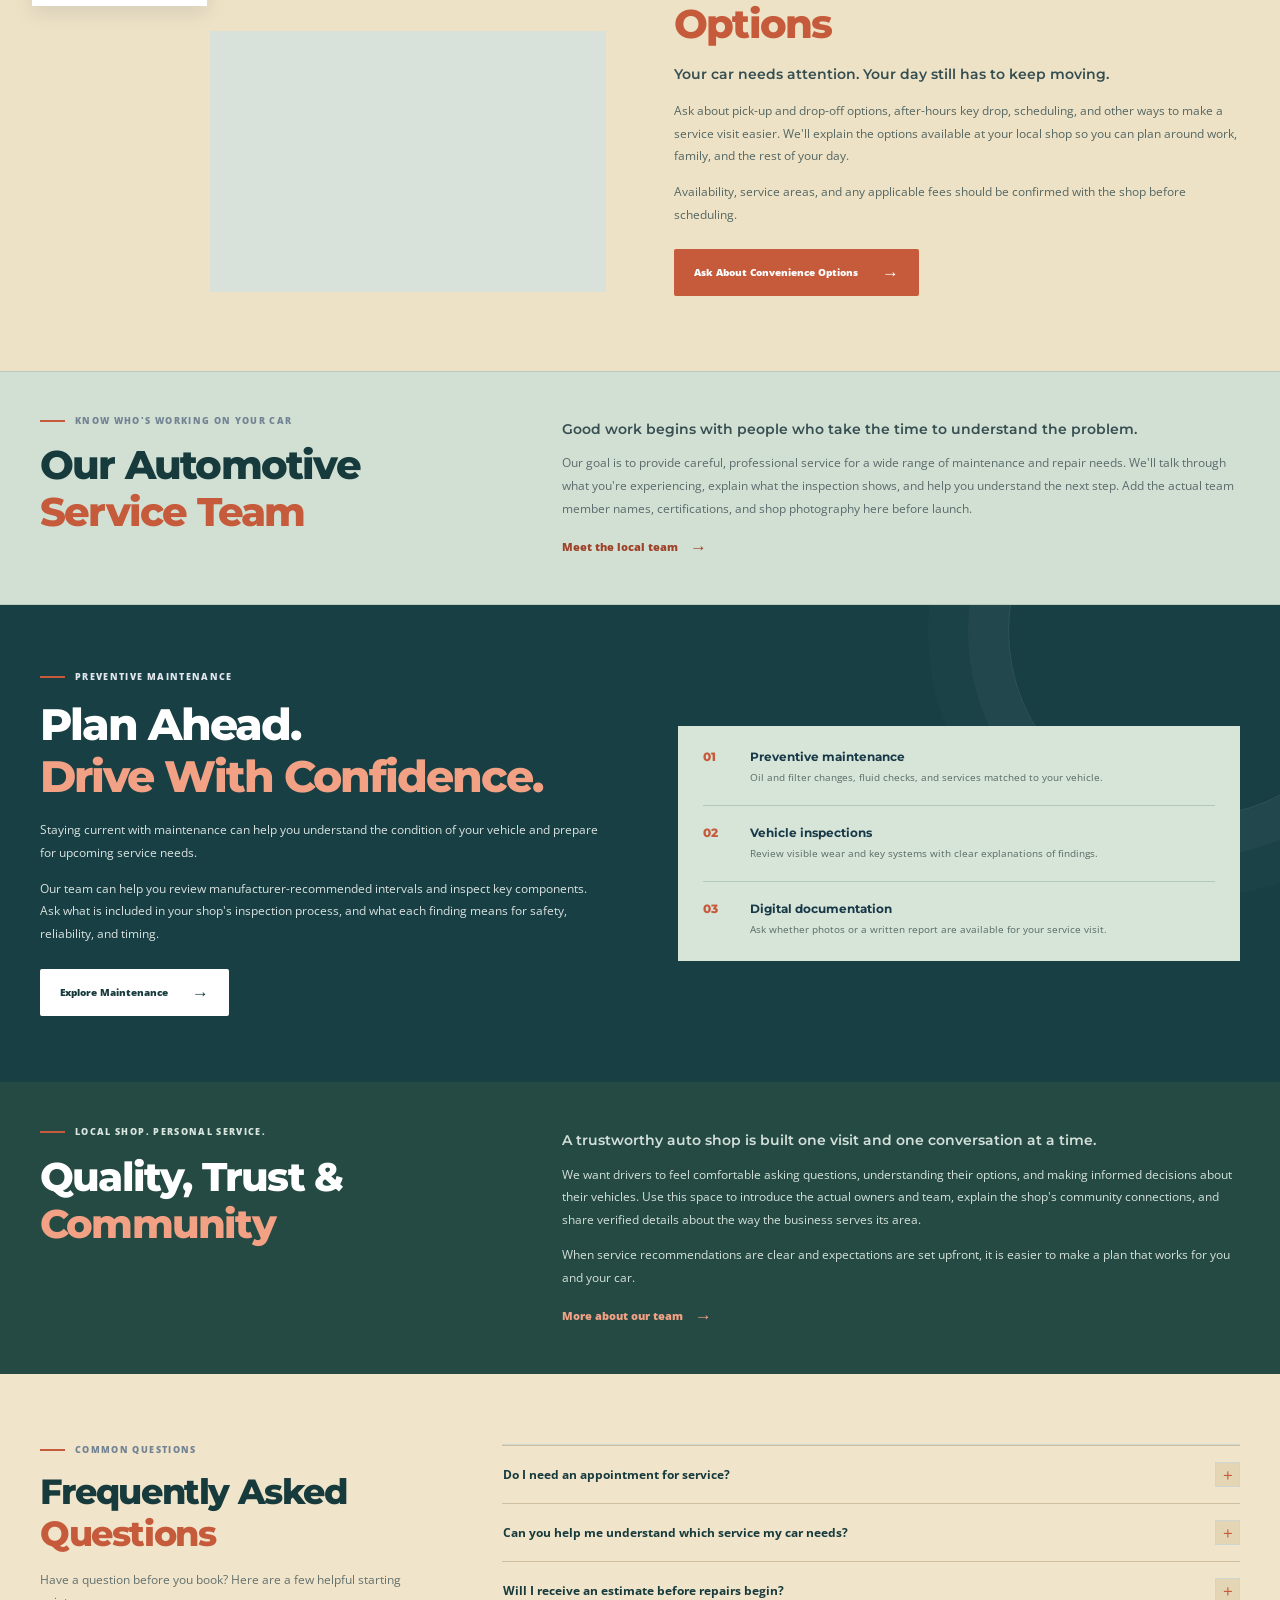
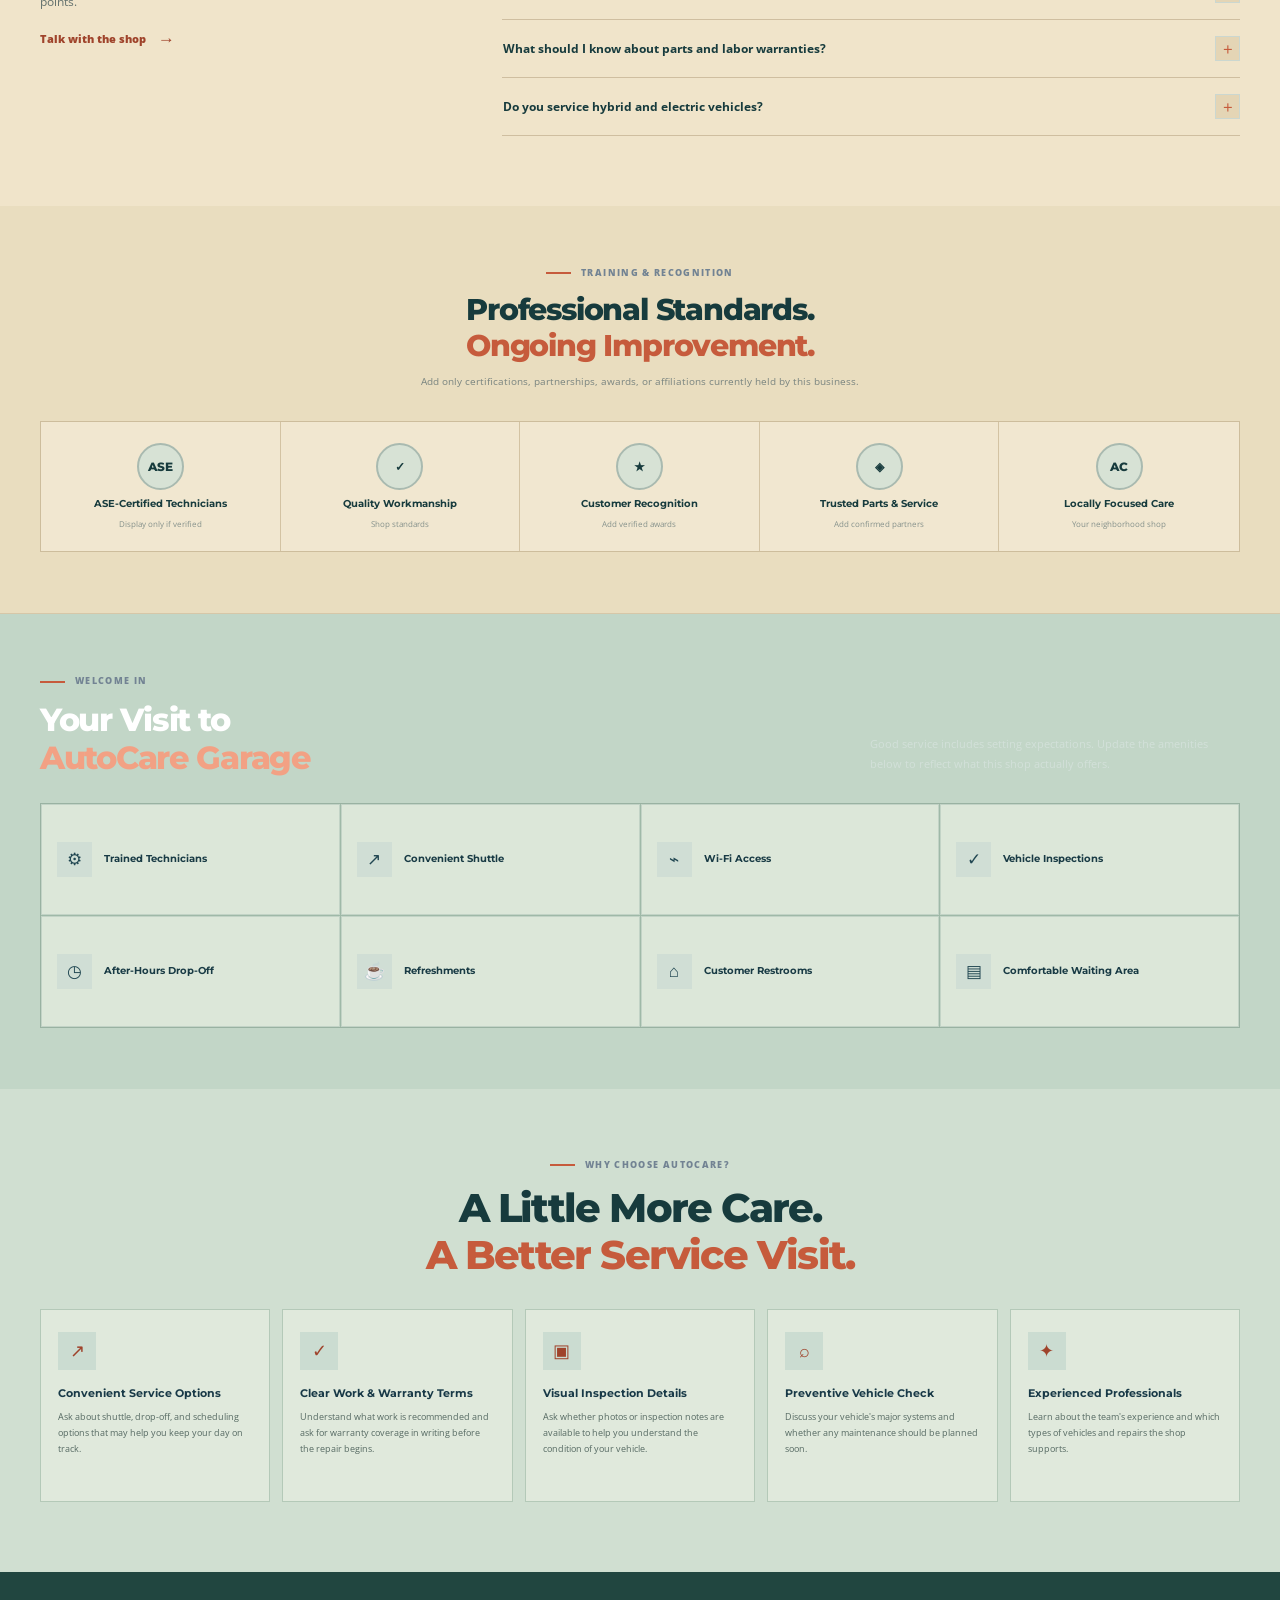
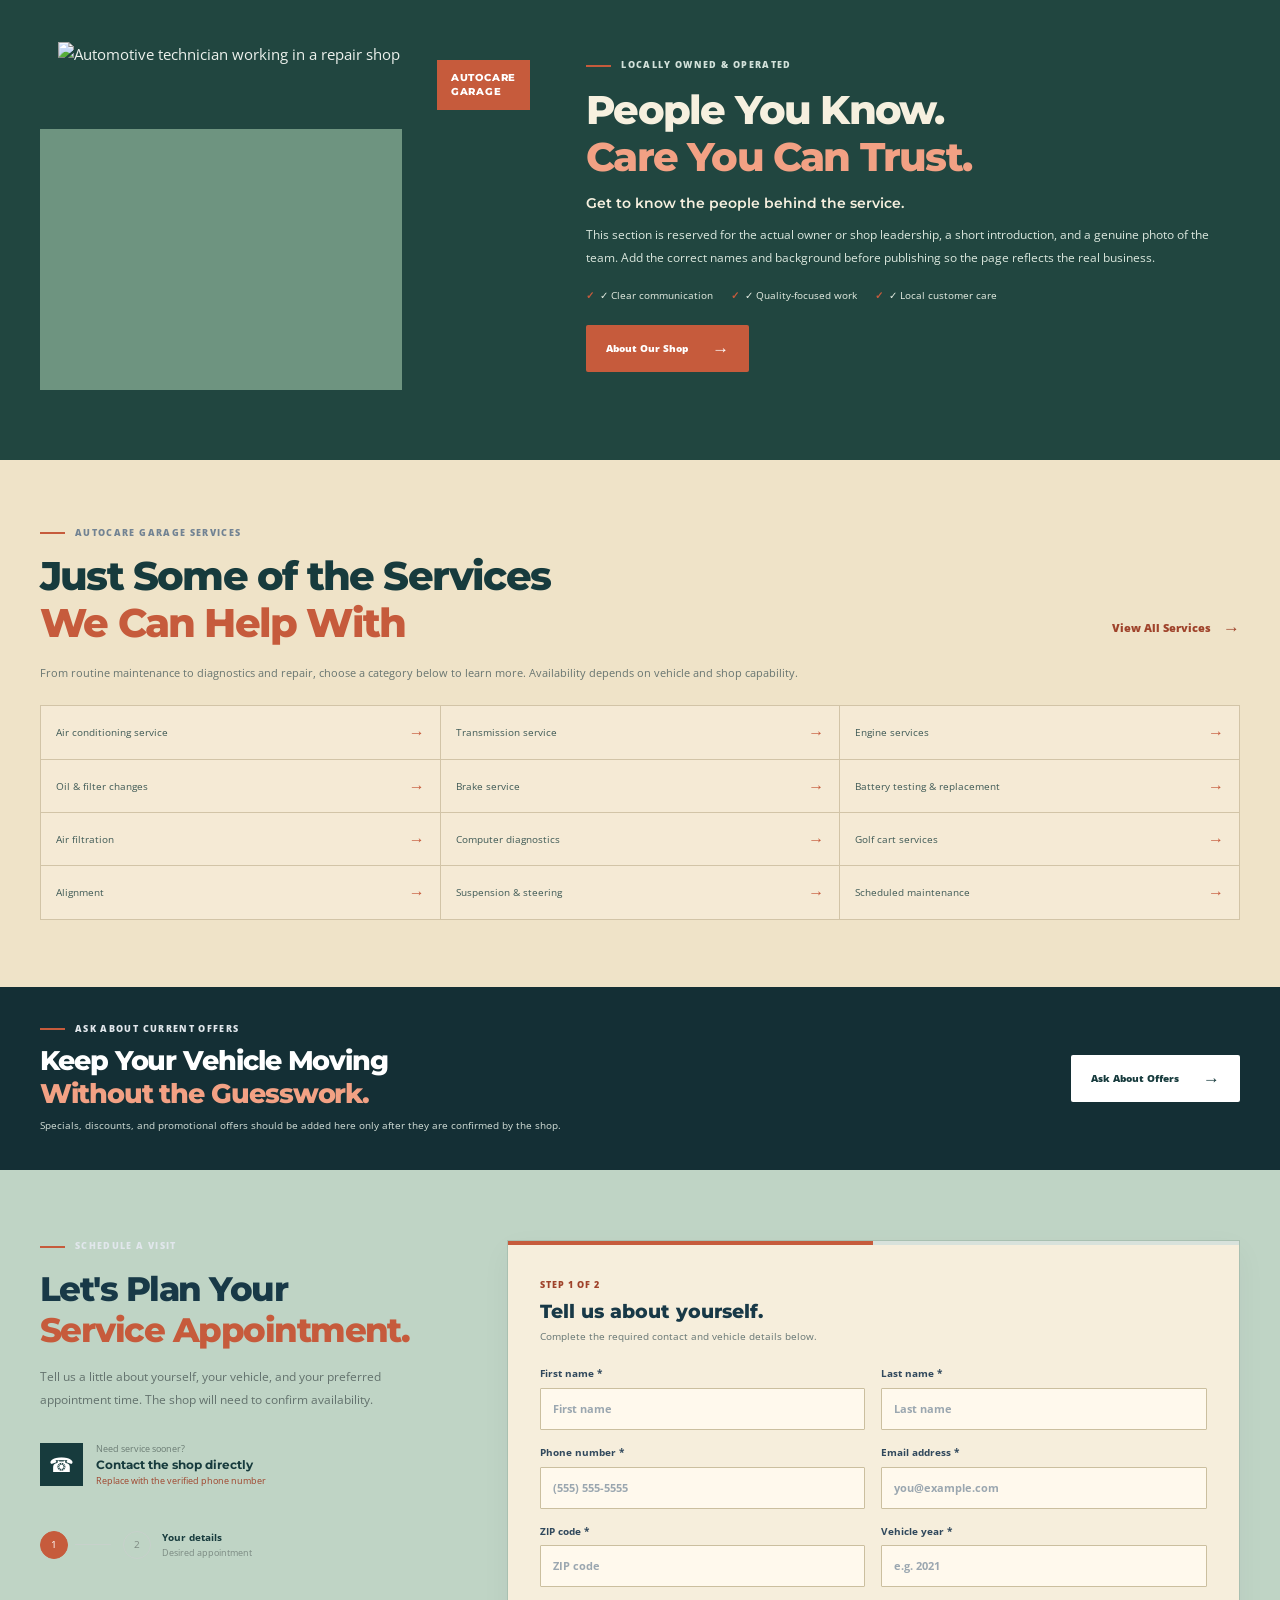
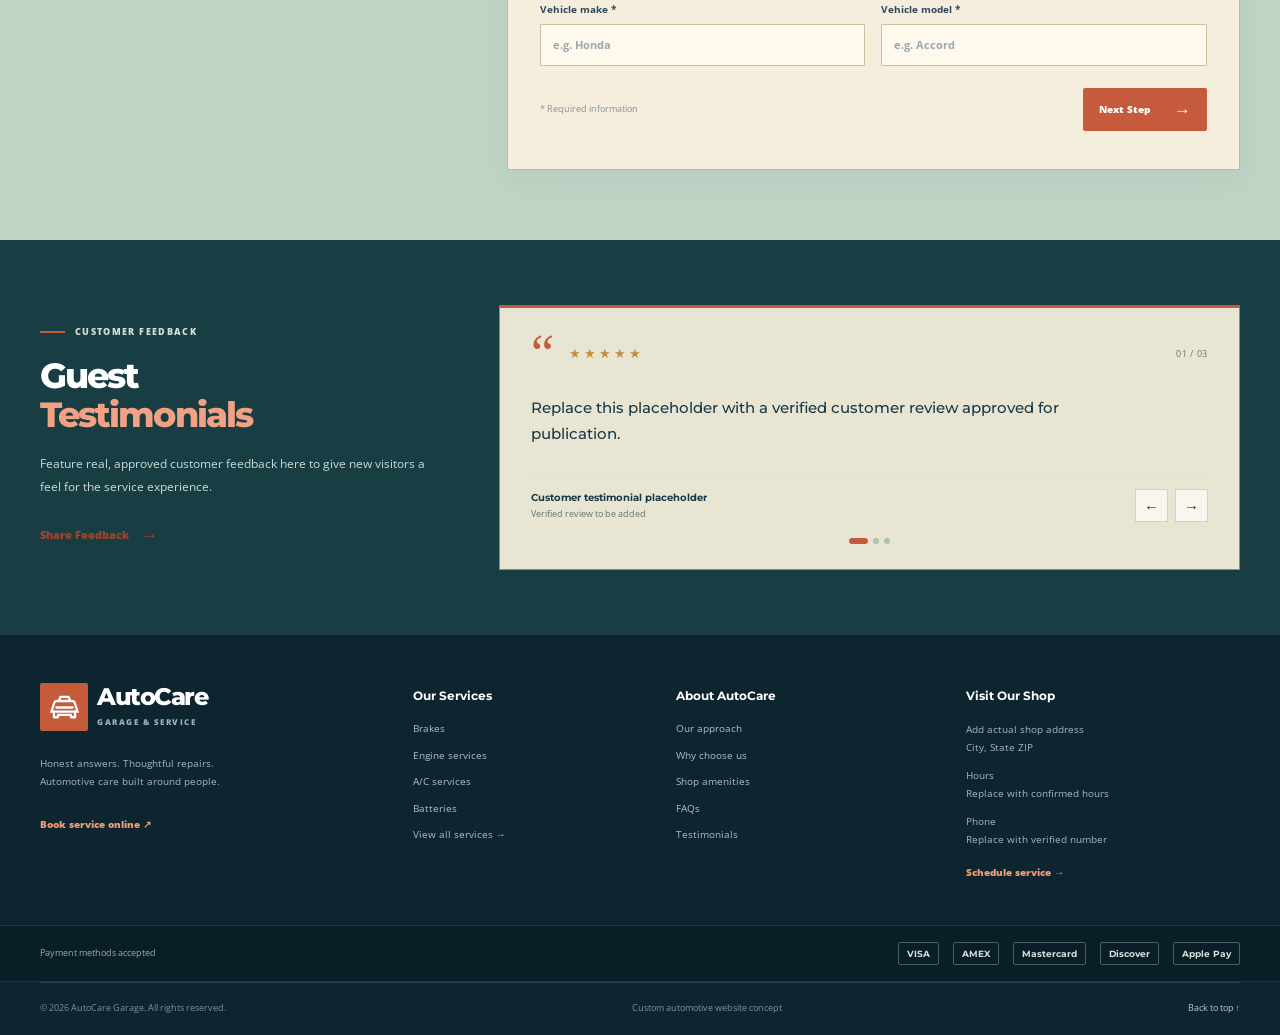
==== commit 85c8b92c: "Force refresh for new sage and cream palette" ====
--- a/index.html
+++ b/index.html
@@ -7,7 +7,7 @@
 <title>AutoCare Garage | Auto Repair &amp; Maintenance</title>
 <link rel="preconnect" href="https://fonts.googleapis.com"><link rel="preconnect" href="https://fonts.gstatic.com" crossorigin>
 <link href="https://fonts.googleapis.com/css2?family=Open+Sans:wght@400;500;600;700;800&family=Montserrat:wght@500;600;700;800&display=swap" rel="stylesheet">
-<link rel="stylesheet" href="styles.css">
+<link rel="stylesheet" href="styles.css?v=sage-cream-20261013">
 </head>
 <body>
 <div class="utility-bar" id="top"><div class="container utility-inner"><div class="utility-left"><span class="utility-dot"></span><span>AutoCare Garage</span><span class="utility-separator">|</span><a href="#contact">Add shop phone number</a></div><div class="utility-links"><a href="#community">Careers</a><span></span><a href="#contact">Contact Us</a></div></div></div>
--- a/styles.css
+++ b/styles.css
@@ -308,3 +308,230 @@
  .reviews-section{padding:48px 0}.reviews-layout{grid-template-columns:1fr;gap:25px}.reviews-intro h2{font-size:31px}.review-carousel{padding:20px 16px}.review-quote{font-size:13px}.footer-main{grid-template-columns:1fr 1fr;gap:22px 15px}.footer-brand-col{grid-column:1/-1}.payments-inner{align-items:flex-start;flex-direction:column;padding:14px 0}.payments-inner>div{gap:6px;flex-wrap:wrap}.payments-inner b{font-size:8px}.footer-bottom{flex-direction:column;gap:8px}.footer-bottom span:last-child{display:none}
 }
 @media(max-width:380px){.container{width:calc(100% - 26px)}.brand-type strong{font-size:19px}.reference-hero h1{font-size:34px}.reference-amenities-grid article{align-items:flex-start;flex-direction:column}.why-grid{grid-template-columns:1fr}.why-grid article{min-height:unset}.award-list b{font-size:9px}}
+
+
+/* Color balance pass: deeper automotive greens/blues and warm neutral surfaces */
+:root{
+ --navy:#183947;
+ --deep:#102a35;
+ --blue:#2b5860;
+ --orange:#c95838;
+ --orange-dark:#a84329;
+ --ink:#26383e;
+ --muted:#667674;
+ --paper:#edf1ec;
+ --cream:#f5f0e7;
+ --line:#d3ddd6;
+}
+body{background:#f2f3ee;color:#26383e}
+.utility-bar{background:#0e2630;color:#d7e1dc;border-bottom:1px solid #0a2029}
+.utility-left a,.utility-links a{color:#e3ebe6}
+.utility-links>span{background:#ffffff35}
+.utility-left .utility-separator{color:#7e9996}
+.location-strip{background:#234752;color:#e6eee8;border-color:#365d64}
+.location-current small{color:#b9cbc3}
+.location-current b{color:#fff}
+.location-pin{background:#355b63;color:#fff}
+.location-change{border-color:#55747a;color:#f2f5ef}
+.location-hours{color:#c5d5cd}
+.site-header{background:#183b46;border-bottom-color:var(--orange)}
+.site-header .brand-mark{background:var(--orange);color:white}
+.site-header .brand-type strong{color:#fff}
+.site-header .brand-type small{color:#b4c6c0}
+.main-nav{color:#eff3ef}
+.nav-trigger{color:#eff3ef}
+.main-nav>a:hover,.nav-trigger:hover{color:#f2a184}
+.header-social a{border-color:#68858a;color:#f1f4ef}
+.header-social a:hover{background:var(--orange);border-color:var(--orange);color:#fff}
+.menu-toggle span{background:#fff}
+.quick-links{background:#244953;border-color:#375c63}
+.quick-links-inner>a,.quick-links-inner>a:first-child{border-color:#47666b}
+.quick-links-inner>a:hover{background:#315963}
+.quick-icon{background:#183b46;border-color:#64817f;color:#f2a184}
+.quick-links b{color:#fff}
+.quick-links small{color:#c5d3cc}
+.quick-links strong{color:#f2a184}
+.reference-hero-overlay{background:linear-gradient(90deg,rgba(8,28,36,.91) 0%,rgba(12,39,47,.72) 53%,rgba(12,39,47,.33) 100%),linear-gradient(0deg,rgba(6,26,35,.38),transparent 44%)}
+.reference-hero h1 em{color:#f2a17f}
+.btn-orange{background:var(--orange)}
+.btn-orange:hover{background:var(--orange-dark)}
+.btn-outline-light{border-color:#ffffffa8}
+.reference-intro{background:#e8eee8}
+.reference-intro-text h2,.reference-text-grid h2,.reference-feature-copy h2,.reference-amenities h2,.why-heading h2,.owner-copy h2,.service-directory-heading h2,.reviews-intro h2{color:var(--navy)}
+.reference-intro-text h3{color:#375256}
+.reference-intro-text p{color:#506764}
+.reference-intro-image-wrap:before{background:#d5e0d8}
+.image-caption{background:#f8f6ef}
+.reference-text-section{background:#dfe8e2;border-color:#d5dfd8}
+#ev-services{background:#dce6e1}
+#team{background:#e0e9e6}
+#community{background:#244851;border-color:#244851}
+#community .eyebrow{color:#d8e6de}
+#community h2{color:#fff}
+#community h2 em{color:#f2a184}
+#community p{color:#d3e0d9}
+#community .text-link{color:#f2a184}
+.reference-feature-section{background:#f0f1eb}
+.reference-feature-image:before{background:#d8e2db}
+.reference-feature-copy p{color:#546763}
+.reference-inspection{background:#183d4a}
+.reference-inspection:after{border-color:#ffffff1b;box-shadow:0 0 0 40px #ffffff08,0 0 0 80px #ffffff04}
+.inspection-copy h2 em{color:#f2a184}
+.inspection-card-list{background:#e7eee8}
+.inspection-card-list article{border-color:#ccd9d2}
+.inspection-card-list h3{color:#183947}
+.inspection-card-list p{color:#586c67}
+.reference-faq{background:#e3eae5}
+.reference-faq .faq-list{border-color:#cbd7d0}
+.reference-faq .faq-list details{border-color:#cbd7d0}
+.reference-faq .faq-list summary span{background:#f7f5ef;border-color:#cbd7d0}
+.reference-awards{background:#f1efe7;border-color:#e2e1d7}
+.award-list{border-color:#d7ddd5}
+.award-list>div{border-color:#d7ddd5}
+.award-seal{border-color:#a9bab0;background:#e5ebe4}
+.reference-amenities{background:#244851;color:#f4f3ec}
+.reference-amenities h2{color:#fff}
+.reference-amenities h2 em{color:#f2a184}
+.amenities-heading>p{color:#d2e0d9}
+.reference-amenities-grid{background:#193b45;border-color:#45656a}
+.reference-amenities-grid article{background:#e5ece5;border-color:#d5e0d8}
+.reference-amenities-grid article:hover{background:#f1e8dd}
+.reference-amenities-grid article span{background:#d0ded5;color:#214752}
+.reference-amenities-grid article b{color:#193b45}
+.reference-why{background:#e8ede7}
+.why-grid article{background:#dce5de;border-color:#ccd8d0}
+.why-grid article:hover{background:#eef1e8;border-color:#d28b70}
+.why-icon{background:#cbdcd1;color:var(--orange-dark)}
+.why-grid h3{color:#183947}
+.why-grid p{color:#566a63}
+.reference-owner{background:#193a46;color:#ecf1ec}
+.reference-owner .owner-copy h2{color:#fff}
+.reference-owner .owner-copy h2 em{color:#f2a184}
+.reference-owner .owner-copy .eyebrow{color:#d2e1da}
+.reference-owner .owner-copy .owner-lead{color:#f1f4ef}
+.reference-owner .owner-copy>p:not(.owner-lead){color:#cddad4}
+.reference-owner .owner-facts span{color:#e0e9e2}
+.reference-owner .owner-photo:before{background:#53766f}
+.reference-owner .owner-photo-badge{background:var(--orange)}
+.reference-service-directory{background:#e9eee8}
+.reference-service-list{border-color:#cbd6cf}
+.reference-service-list a{background:#f1f2ec;border-color:#cbd6cf;color:#405b57}
+.reference-service-list a:hover{background:#dbe7df;color:var(--orange-dark)}
+.reference-specials{background:#102a35}
+.specials-inner h2 em{color:#f2a184}
+.appointment-section{background:#dce6e4}
+.appointment-form{background:#f8f7f1;border-color:#cbd8d3}
+.form-progress{background:#d8e2dc}
+.form-grid input,.form-grid select,.form-grid textarea{background:#fffefa;border-color:#cbd7d1}
+.form-title h3{color:#183947}
+.appointment-intro h2{color:#183947}
+.reviews-section{background:#183b46;color:#e9f0eb}
+.reviews-intro h2{color:#fff}
+.reviews-intro h2 em{color:#f2a184}
+.reviews-intro>p{color:#cbd9d3}
+.reviews-intro .eyebrow{color:#d2dfd8}
+.review-carousel{background:#e6ece5;border-color:#69827e;border-top-color:var(--orange)}
+.review-quote{color:#183947}
+.review-bottom b{color:#183947}
+.review-bottom small{color:#63746d}
+.review-counter{color:#63746d}
+.review-controls button{background:#f8f6ef;border-color:#c8d4cd}
+.review-dots span{background:#aebfb3}
+.review-dots span.active{background:var(--orange)}
+.site-footer{background:#0d252f}
+.footer-payments{background:#0a1e27}
+.payments-inner b{border-color:#47636a;color:#d7e2dc}
+
+/* Mega-menus stay light for readability while their surrounding navigation is dark. */
+.mega-menu{background:#f8f7f1;border-top-color:var(--orange)}
+.mega-common{border-color:#d8e0d9}
+.mega-common-links>a{background:#e9eee7;border-color:#d4ded6}
+.mega-common-links>a:hover{background:#fff9f1;border-color:#ce8b75}
+.mega-icon{background:#dce7df;color:#1c4650}
+.mega-directory-columns a{color:#455d59;border-color:#e0e5dd}
+.mega-promo{background:#e4ebe4}
+.mega-promo:hover{background:#d9e4db}
+.mega-promo b{color:#183947}
+.mega-promo small{color:#5c7069}
+.mega-view-all,.mega-common-head a{color:var(--orange-dark)}
+.about-mega .mega-content{background:#f8f7f1}
+
+/* Keep the mobile drawer dark, but keep each expanded mega-menu readable. */
+@media(max-width:930px){
+ .main-nav.mobile-open{background:#183b46}
+ .main-nav>a:not(.header-cta){color:#f1f4ef;border-color:#3d5b63}
+ .main-nav>a:not(.header-cta):hover{color:#f2a184}
+ .nav-item{border-color:#3d5b63}
+ .nav-trigger{color:#f1f4ef}
+ .mega-menu{background:#f8f7f1;border-color:#d5ded7}
+ .mega-directory-heading>span:last-child{color:#687973}
+}
+@media(prefers-reduced-motion:reduce){.reference-hero-photo{animation:none;transform:none}}
+
+
+/* High-contrast sage + cream theme pass — intentionally visible, not near-white */
+:root {
+  --navy:#173b3d;
+  --deep:#102b30;
+  --blue:#305a50;
+  --orange:#c65b3c;
+  --orange-dark:#9f432b;
+  --paper:#c7d9cb;
+  --cream:#efe2c4;
+  --line:#aebfb3;
+}
+body .reference-intro { background-color:#c5d9ca !important; }
+body #ev-services { background-color:#efe3c8 !important; border-color:#d6c7a8 !important; }
+body .reference-feature-section { background-color:#eee2c6 !important; }
+body #team { background-color:#d2e0d4 !important; border-color:#b9cbbd !important; }
+body .reference-inspection { background-color:#173f44 !important; }
+body #community { background-color:#244a43 !important; border-color:#244a43 !important; }
+body .reference-faq { background-color:#f0e4ca !important; }
+body .reference-awards { background-color:#e9ddbf !important; border-color:#d6c7a8 !important; }
+body .reference-amenities { background-color:#c2d6c7 !important; color:#173b3d !important; }
+body .reference-why { background-color:#d0dfd1 !important; }
+body .reference-owner { background-color:#214640 !important; }
+body .reference-service-directory { background-color:#efe3c8 !important; }
+body .reference-specials { background-color:#142f35 !important; }
+body .appointment-section { background-color:#bfd4c5 !important; }
+body .reviews-section { background-color:#183e43 !important; }
+body .reference-intro-image-wrap:before { background-color:#a9c4b1 !important; }
+body .image-caption { background-color:#f5ead3 !important; }
+body .inspection-card-list { background-color:#d7e4d8 !important; }
+body .inspection-card-list article { border-color:#b4c8b9 !important; }
+body .reference-faq .faq-list details { border-color:#cfbea0 !important; }
+body .reference-faq .faq-list summary span { background-color:#e4d5b5 !important; }
+body .reference-awards .award-list { border-color:#cdbd9c !important; }
+body .reference-awards .award-list>div { background-color:#f1e7d0 !important; border-color:#d3c3a3 !important; }
+body .reference-awards .award-seal { background-color:#d7e2d5 !important; }
+body .reference-amenities .reference-amenities-grid { background-color:#9fb9a8 !important; border-color:#99b2a2 !important; }
+body .reference-amenities .reference-amenities-grid article { background-color:#dce7d9 !important; border-color:#c2d3c6 !important; }
+body .reference-amenities .reference-amenities-grid article:hover { background-color:#f1e3c7 !important; }
+body .reference-why .why-grid article { background-color:#e0e9dc !important; border-color:#b4c9b8 !important; }
+body .reference-why .why-grid article:hover { background-color:#f0e5cd !important; }
+body .reference-owner .owner-photo:before { background-color:#6e9480 !important; }
+body .reference-owner .owner-copy h2 { color:#f6f0df !important; }
+body .reference-owner .owner-copy .owner-lead { color:#f6f0df !important; }
+body .reference-owner .owner-copy>p:not(.owner-lead) { color:#d9e6dc !important; }
+body .reference-owner .owner-facts span { color:#e6eee3 !important; }
+body .reference-service-list { border-color:#d2c4a7 !important; }
+body .reference-service-list a { background-color:#f5ead5 !important; border-color:#d2c4a7 !important; }
+body .reference-service-list a:hover { background-color:#d5e4d6 !important; }
+body .appointment-form { background-color:#f6eedc !important; border-color:#a9c0b1 !important; }
+body .appointment-form .form-grid input,
+body .appointment-form .form-grid select,
+body .appointment-form .form-grid textarea { background-color:#fff9ed !important; border-color:#cbbf9f !important; }
+body .review-carousel { background-color:#e8e5d3 !important; border-color:#78958a !important; border-top-color:#c65b3c !important; }
+body .quick-links { background-color:#335e55 !important; border-color:#496f64 !important; }
+body .quick-links-inner>a,
+body .quick-links-inner>a:first-child { border-color:#587a6e !important; }
+body .quick-links-inner>a:hover { background-color:#416b60 !important; }
+body .quick-icon { background-color:#214941 !important; border-color:#789c8b !important; }
+body .mega-menu { background-color:#f5ead5 !important; }
+body .mega-common-links>a { background-color:#e2e9dd !important; }
+body .mega-promo { background-color:#e3e8d9 !important; }
+body .mega-promo:hover { background-color:#d1e0d2 !important; }
+@media (max-width:930px) {
+  body .main-nav.mobile-open { background-color:#173b3d !important; }
+  body .mega-menu { background-color:#f5ead5 !important; }
+}
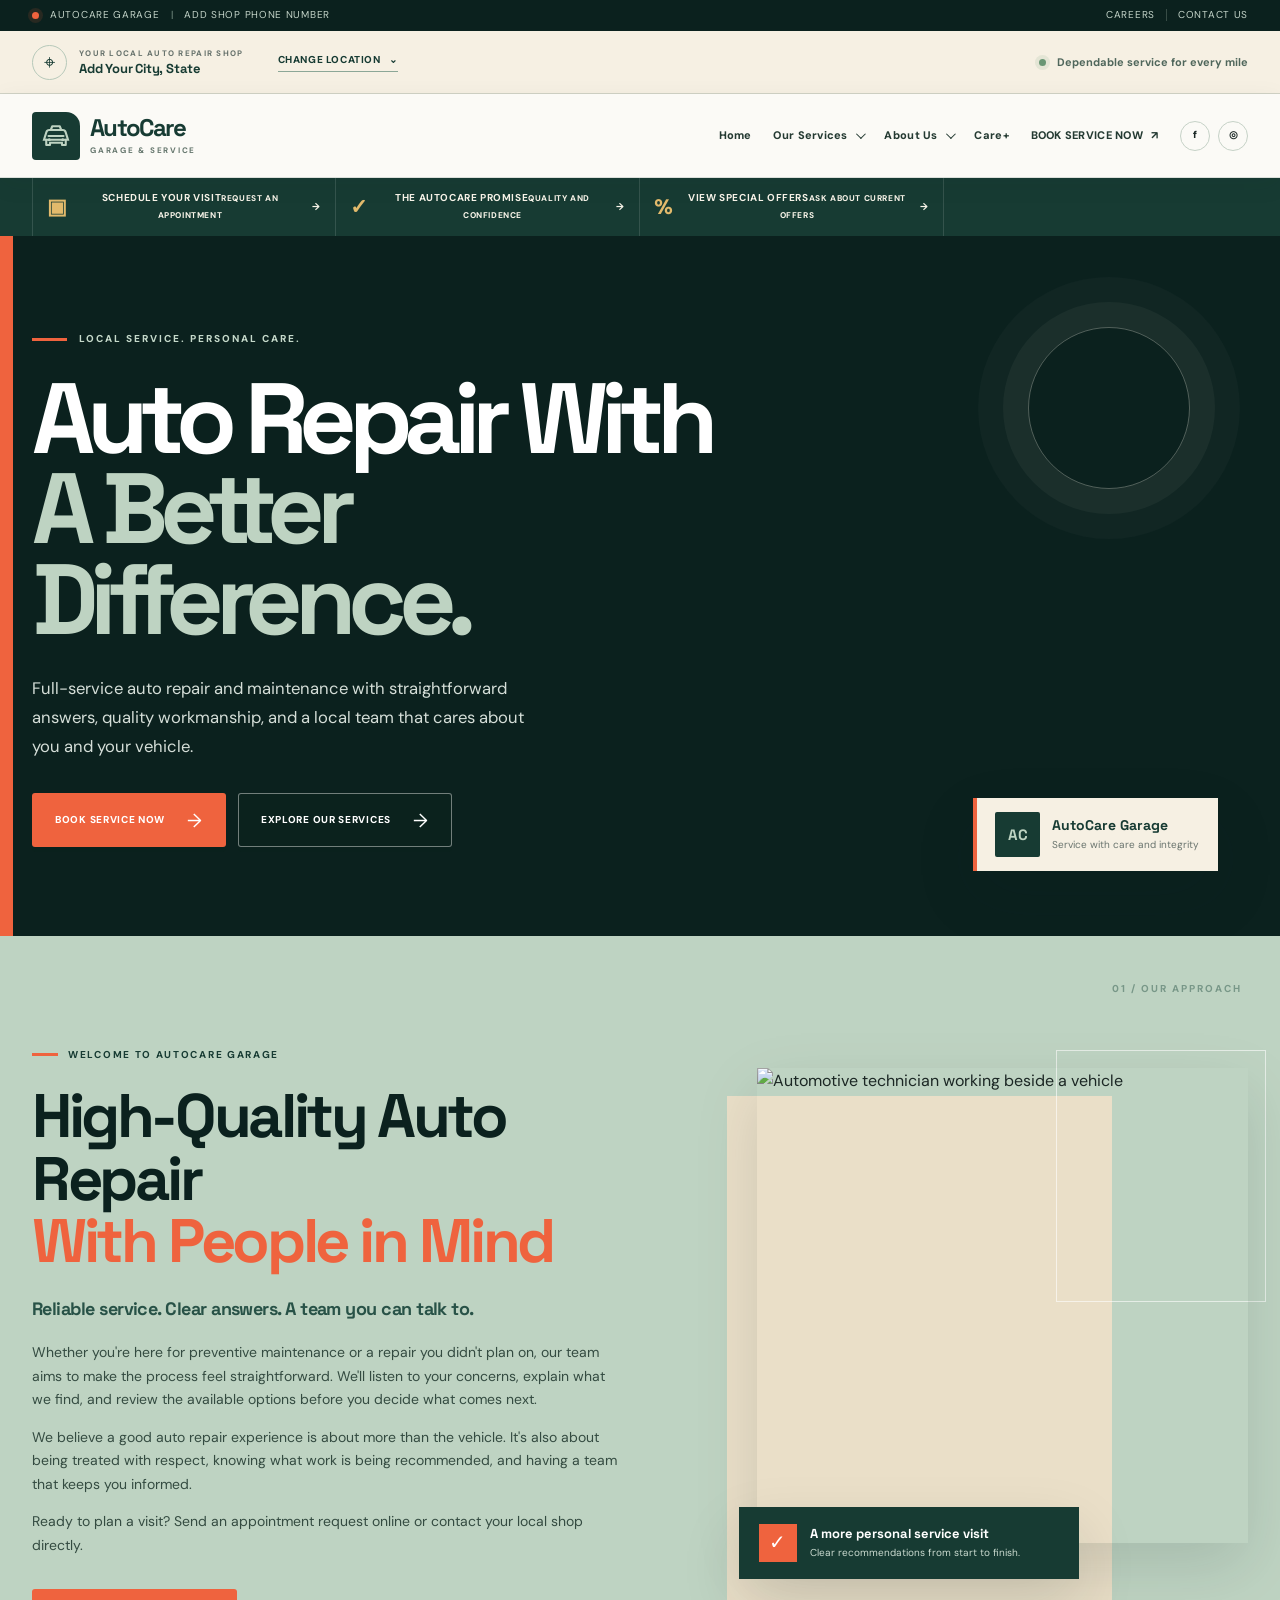
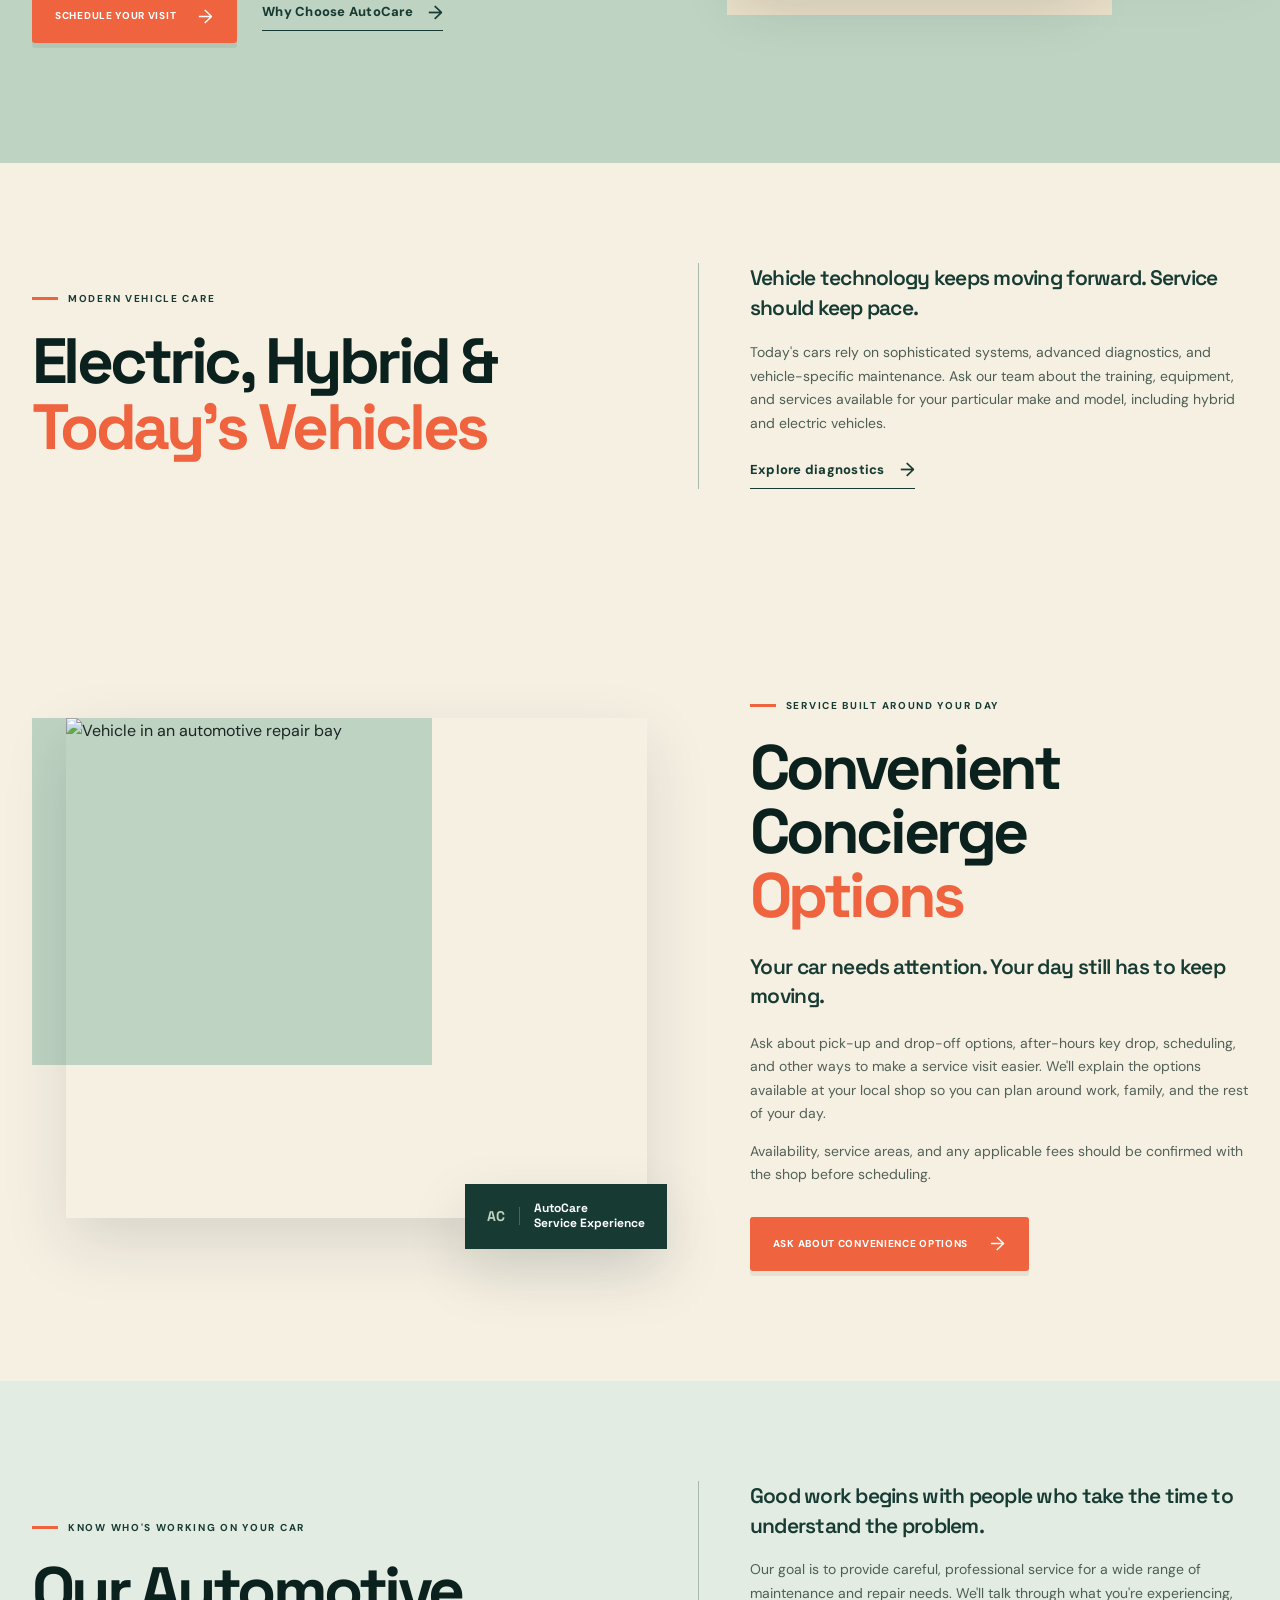
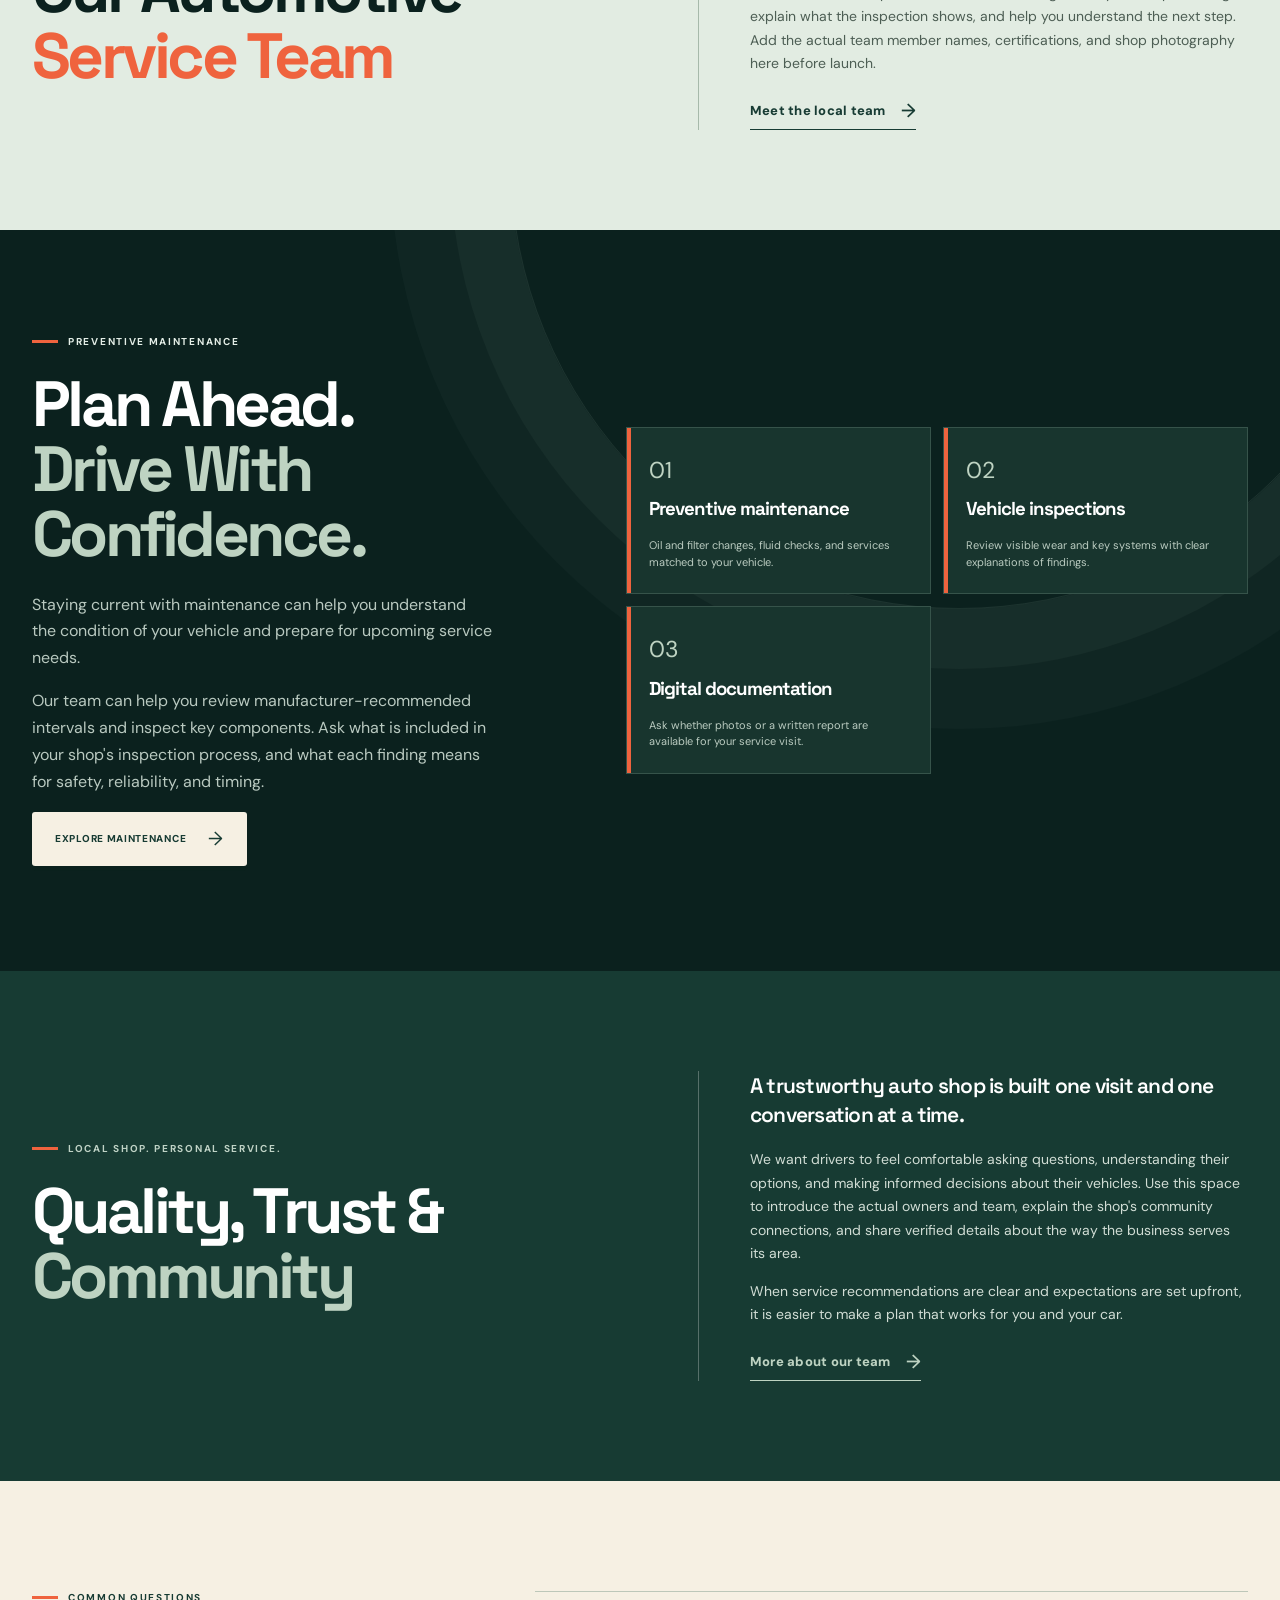
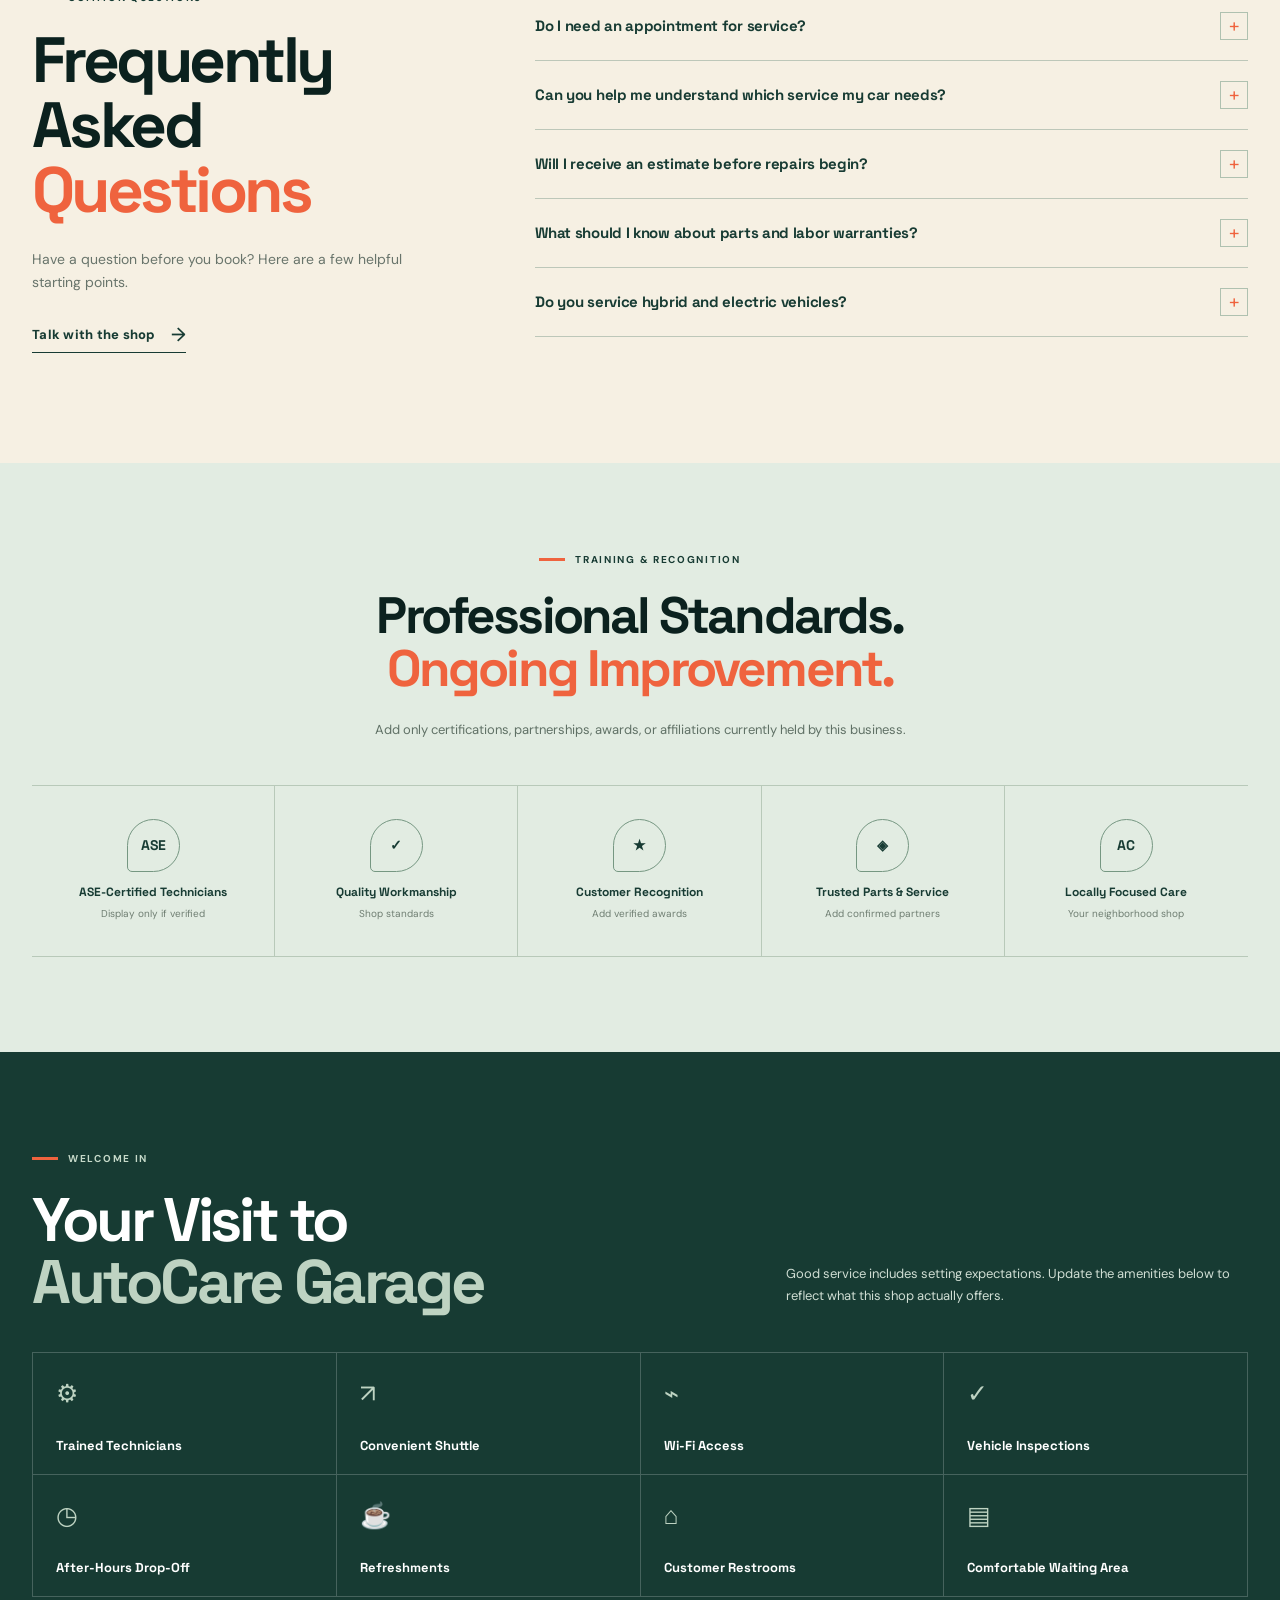
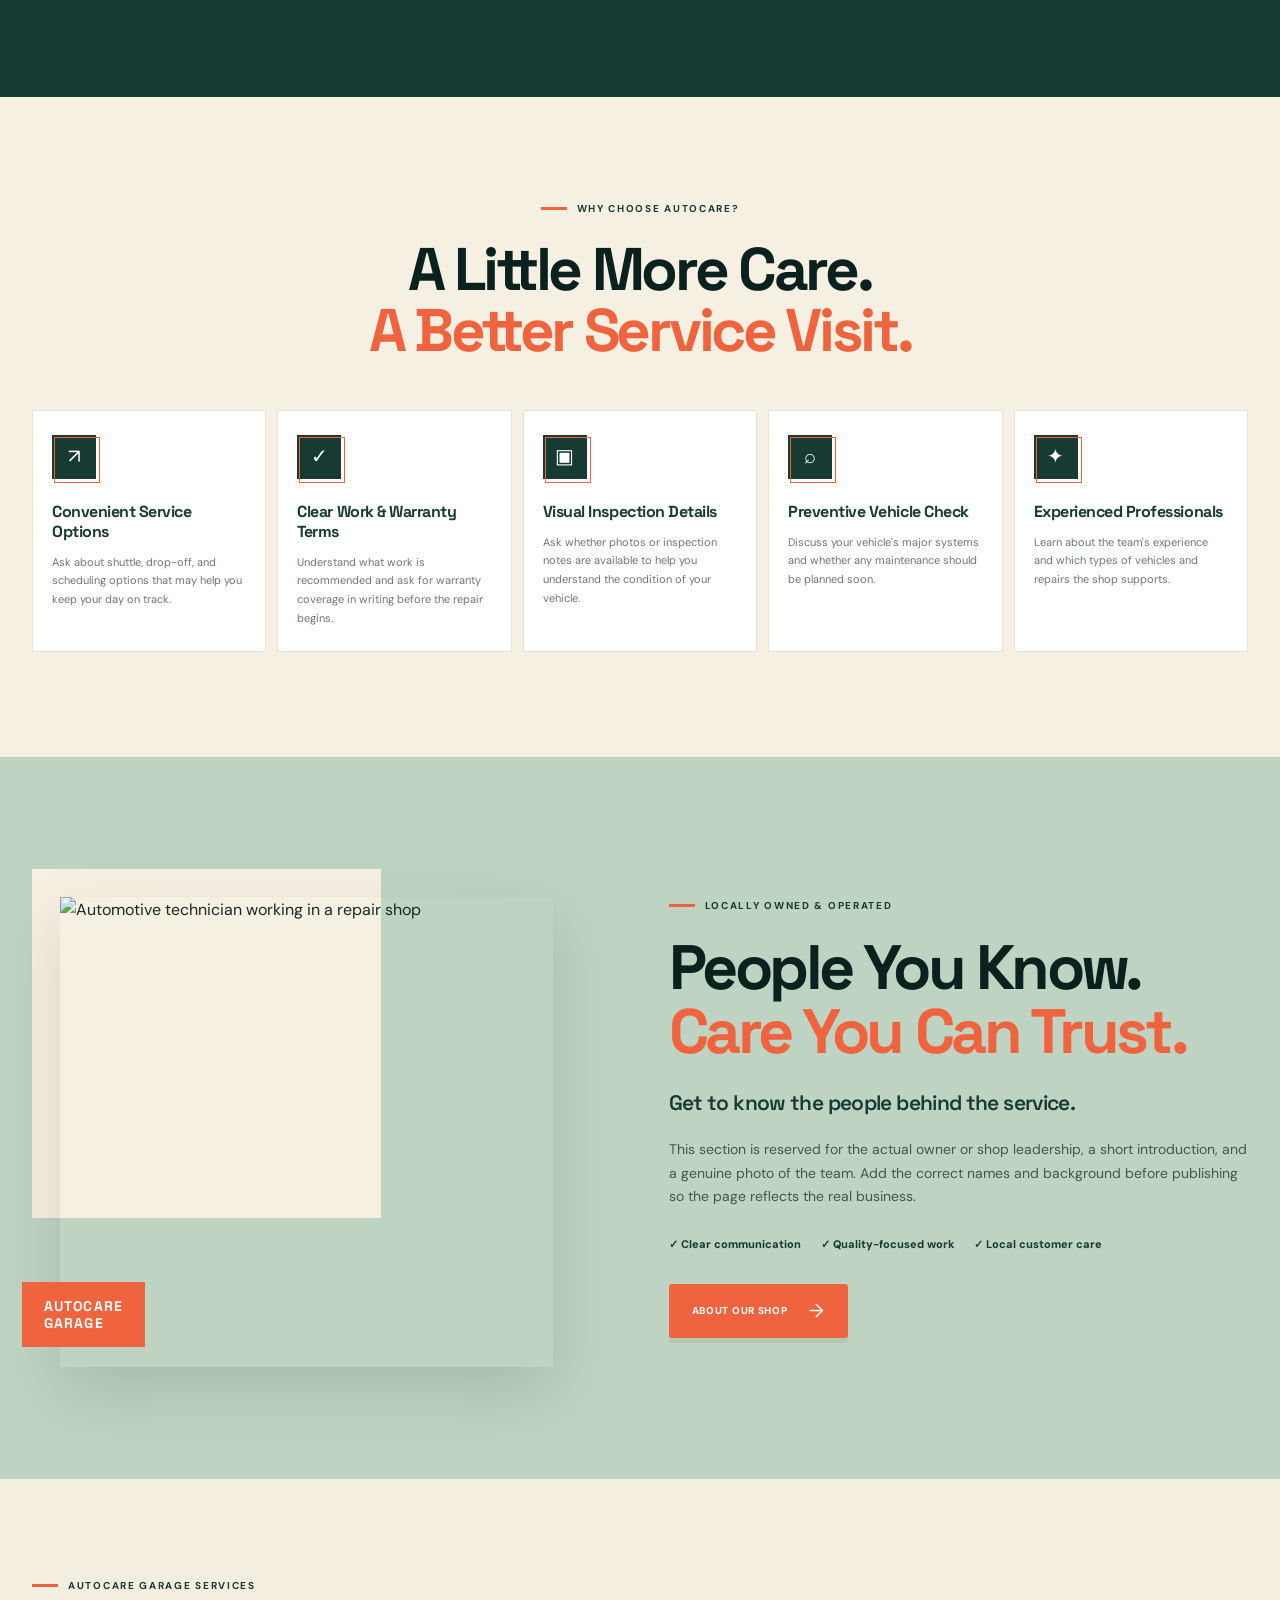
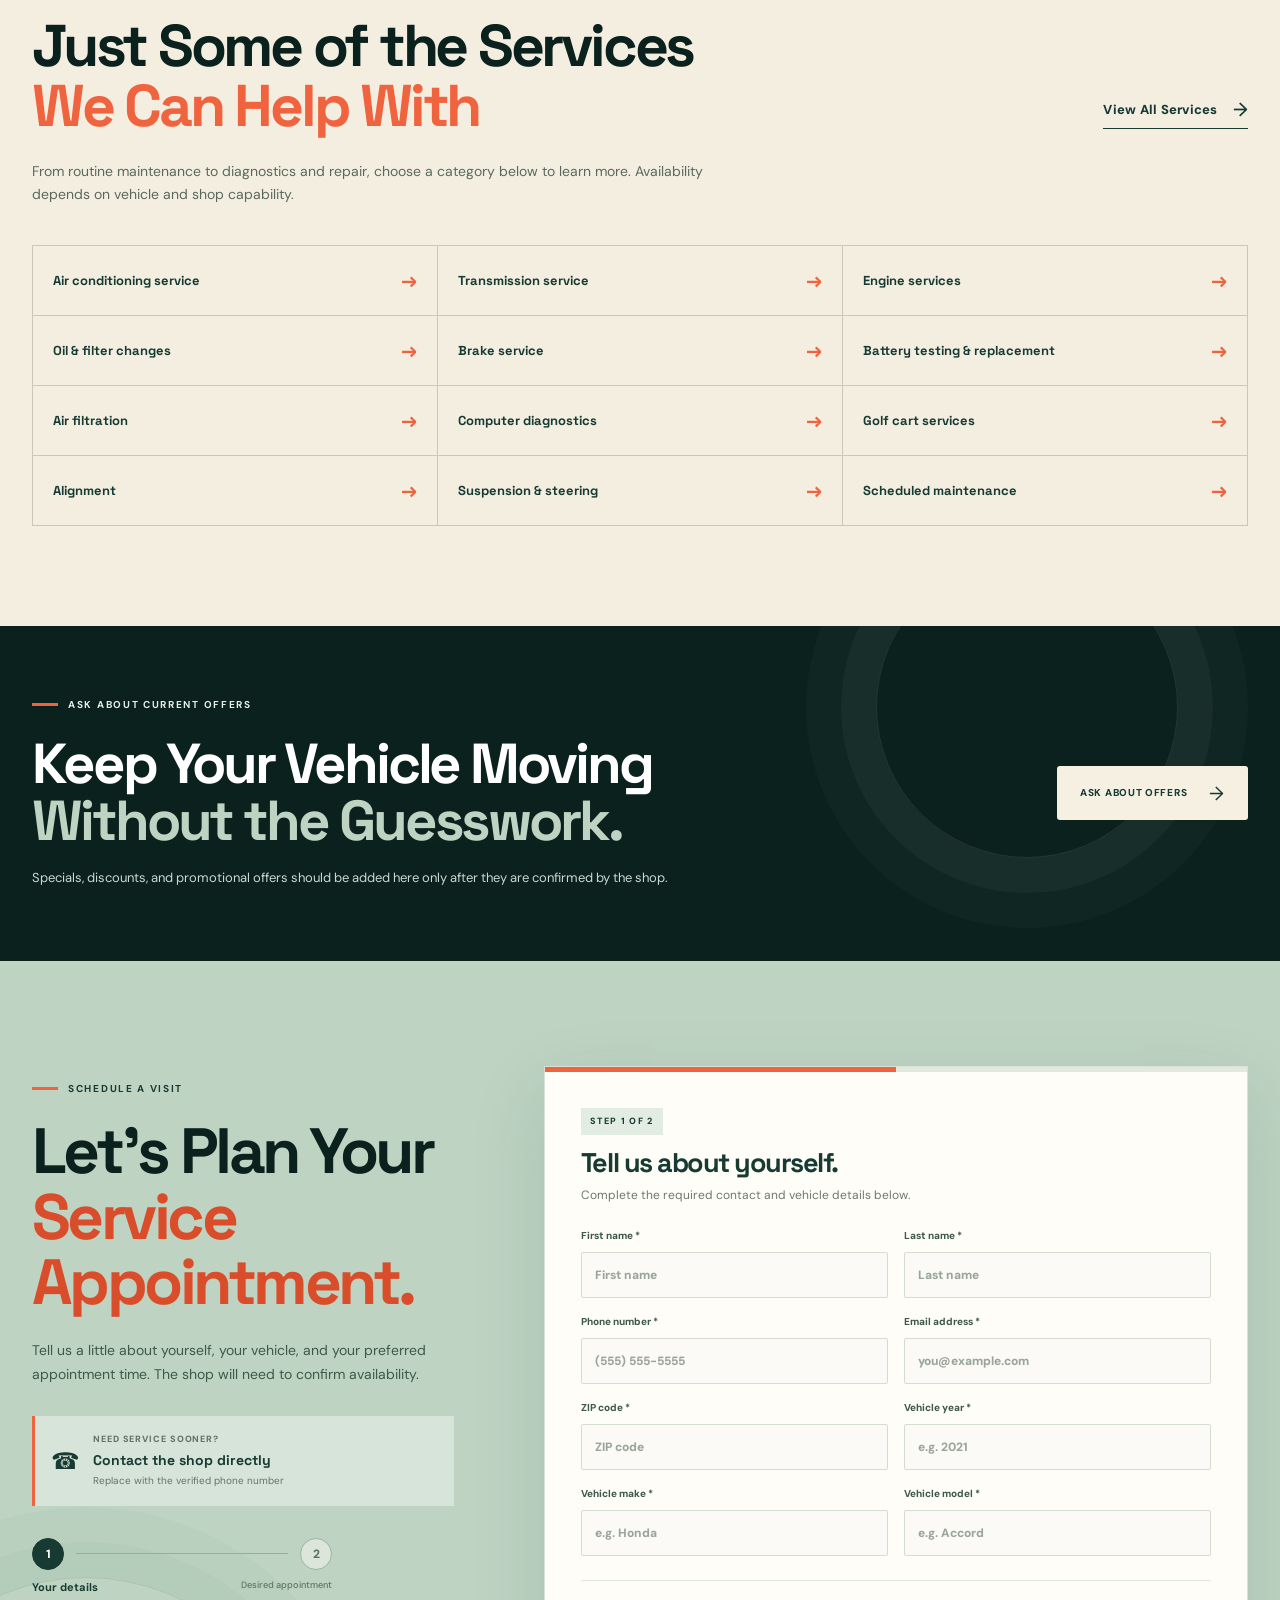
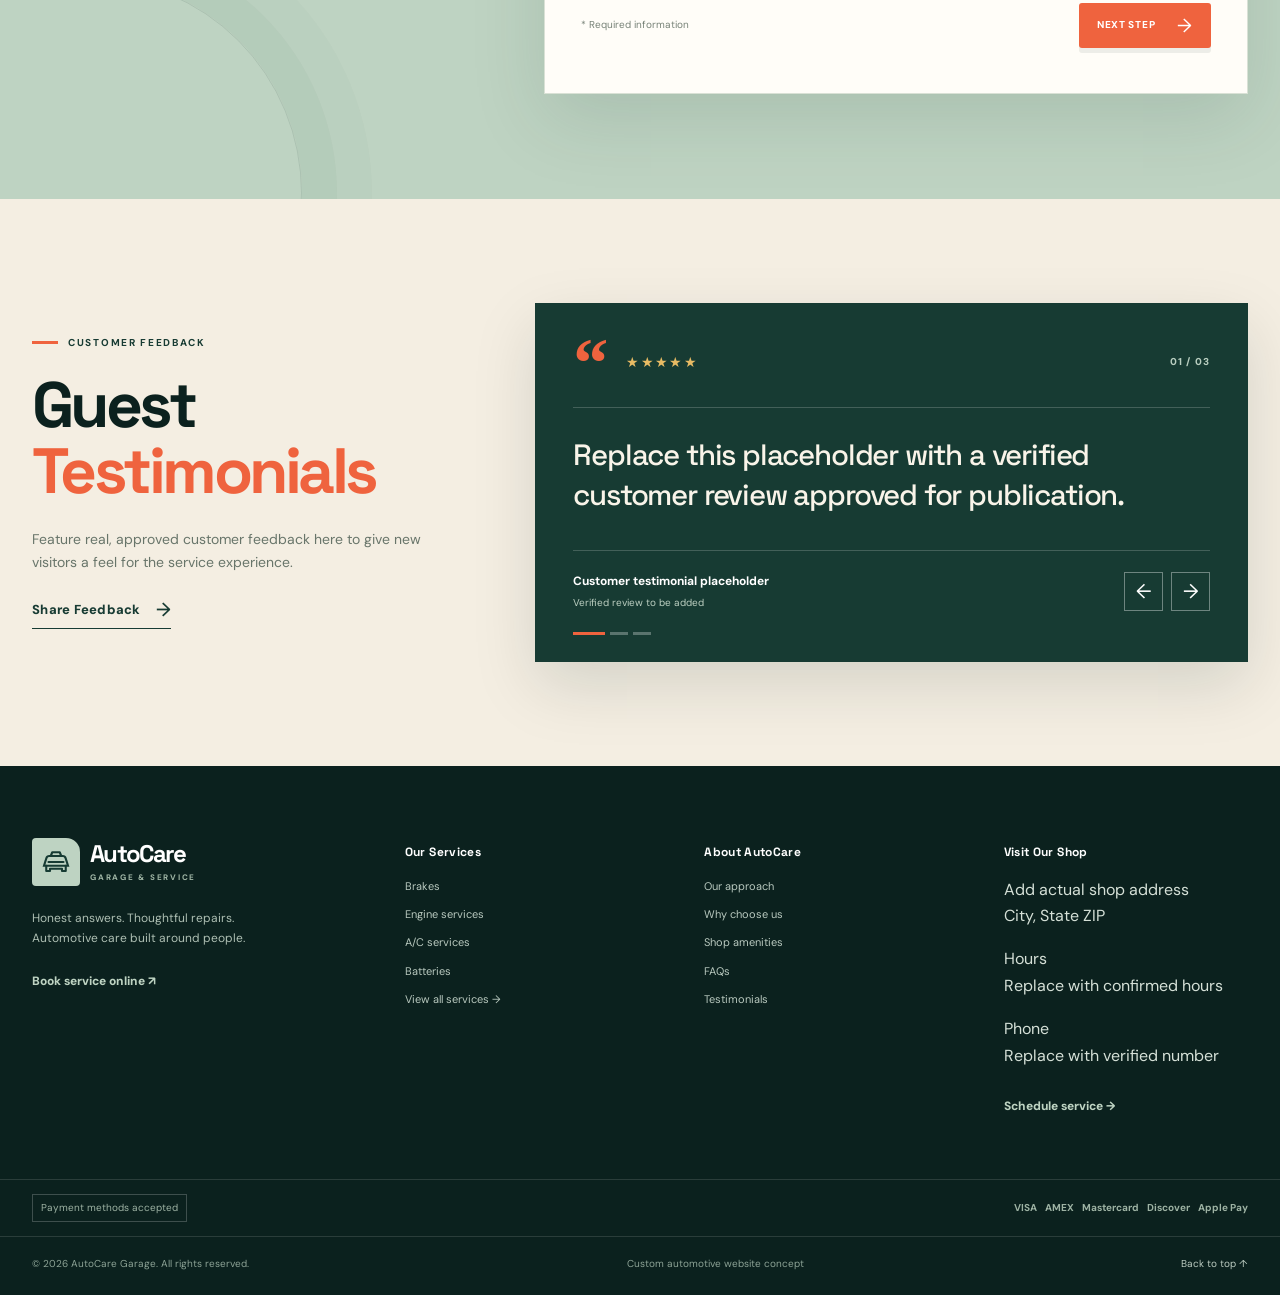
==== commit 322d34e8: "Apply new editorial design fonts and cache version" ====
--- a/index.html
+++ b/index.html
@@ -2,12 +2,12 @@
 <html lang="en">
 <head>
 <meta charset="utf-8"><meta name="viewport" content="width=device-width, initial-scale=1">
-<meta name="theme-color" content="#18394a">
+<meta name="theme-color" content="#173b33">
 <meta name="description" content="Full-service auto repair and maintenance with clear recommendations and dependable local care.">
 <title>AutoCare Garage | Auto Repair &amp; Maintenance</title>
 <link rel="preconnect" href="https://fonts.googleapis.com"><link rel="preconnect" href="https://fonts.gstatic.com" crossorigin>
-<link href="https://fonts.googleapis.com/css2?family=Open+Sans:wght@400;500;600;700;800&family=Montserrat:wght@500;600;700;800&display=swap" rel="stylesheet">
-<link rel="stylesheet" href="styles.css?v=sage-cream-20261013">
+<link href="https://fonts.googleapis.com/css2?family=DM+Sans:wght@400;500;600;700;800&family=Space+Grotesk:wght@400;500;600;700&display=swap" rel="stylesheet">
+<link rel="stylesheet" href="styles.css?v=editorial-redesign-20261013">
 </head>
 <body>
 <div class="utility-bar" id="top"><div class="container utility-inner"><div class="utility-left"><span class="utility-dot"></span><span>AutoCare Garage</span><span class="utility-separator">|</span><a href="#contact">Add shop phone number</a></div><div class="utility-links"><a href="#community">Careers</a><span></span><a href="#contact">Contact Us</a></div></div></div>
--- a/styles.css
+++ b/styles.css
@@ -1,537 +1,661 @@
-:root{--navy:#122c46;--deep:#091b2c;--blue:#1d4666;--orange:#de653a;--orange-dark:#b94a26;--ink:#203348;--muted:#687a8a;--paper:#f5f5f2;--cream:#faf8f3;--line:#dfe4e6;--sans:'DM Sans',sans-serif;--display:'Montserrat',sans-serif;--shadow:0 16px 46px rgba(9,27,44,.12)}*{box-sizing:border-box}html{scroll-behavior:smooth;scroll-padding-top:102px}body{margin:0;color:var(--ink);font:15px/1.7 var(--sans);-webkit-font-smoothing:antialiased}body.menu-open{overflow:hidden}img{max-width:100%;display:block}a{color:inherit;text-decoration:none}button,input,select,textarea{font:inherit}button{cursor:pointer}.container{width:min(1210px,calc(100% - 52px));margin:0 auto}.utility-bar{background:var(--deep);color:#cad3dd;font-size:10px;letter-spacing:.04em}.utility-inner{min-height:34px;display:flex;justify-content:space-between;align-items:center;gap:20px}.utility-inner>div:first-child{display:flex;align-items:center;gap:9px}.utility-dot{width:6px;height:6px;background:var(--orange);border-radius:50%;display:inline-block}.utility-links{display:flex;gap:13px;align-items:center}.utility-links>span{height:12px;width:1px;background:#ffffff30}.utility-links a:hover{color:white}.site-header{height:88px;background:#fff;position:sticky;top:0;z-index:50;box-shadow:0 4px 18px rgba(9,27,44,.07)}.header-inner{height:100%;display:flex;align-items:center;justify-content:space-between;gap:24px}.brand{display:inline-flex;align-items:center;gap:10px;flex-shrink:0}.brand-mark{width:46px;height:46px;display:grid;place-items:center;background:var(--orange);color:#fff}.brand-mark svg{width:39px;height:39px}.brand-type strong{display:block;color:var(--navy);font:800 25px/.95 var(--display);letter-spacing:-.065em}.brand-type small{display:block;margin-top:6px;font-size:8px;letter-spacing:.23em;color:#71808c;font-weight:800}.main-nav{height:100%;display:flex;align-items:center;gap:25px;font-size:11px;font-weight:700;color:#25384c}.main-nav>a:not(.header-cta),.nav-trigger{transition:color .18s ease}.main-nav>a:hover,.nav-trigger:hover{color:var(--orange)}.nav-item{height:100%;display:flex;align-items:center;position:relative}.nav-trigger{height:100%;padding:0;border:0;background:transparent;color:inherit;display:flex;align-items:center;gap:8px;font-size:inherit;font-weight:inherit}.chevron{width:6px;height:6px;border-right:1.5px solid currentColor;border-bottom:1.5px solid currentColor;transform:rotate(45deg) translateY(-2px);transition:transform .2s ease}.nav-item:hover>.nav-trigger .chevron,.nav-item.open>.nav-trigger .chevron,.nav-item:focus-within>.nav-trigger .chevron{transform:rotate(225deg) translate(-1px,-1px)}.header-cta{display:flex;align-items:center;gap:16px;background:var(--orange);color:white;padding:14px 17px;white-space:nowrap;transition:background .2s,transform .2s}.header-cta span{font-size:17px;line-height:1;font-weight:400}.header-cta:hover{background:var(--orange-dark);transform:translateY(-1px)}.mega-menu{position:absolute;top:100%;left:50%;transform:translate(-47%,9px);width:min(1100px,calc(100vw - 42px));display:grid;grid-template-columns:268px 1fr;background:white;box-shadow:0 24px 55px rgba(7,23,39,.19);border-top:3px solid var(--orange);visibility:hidden;opacity:0;pointer-events:none;transition:opacity .2s ease,transform .24s ease,visibility .2s;z-index:60;max-height:calc(100vh - 136px);overflow:auto}.has-mega:hover .mega-menu,.has-mega:focus-within .mega-menu,.has-mega.open .mega-menu{visibility:visible;opacity:1;pointer-events:auto;transform:translate(-47%,0)}.mega-feature{padding:29px 27px 0;background:var(--navy);color:white;display:flex;flex-direction:column;align-items:flex-start;overflow:hidden}.eyebrow{display:flex;align-items:center;gap:10px;font-size:9px;line-height:1.4;letter-spacing:.15em;font-weight:800}.eyebrow i{width:25px;height:2px;display:inline-block;background:var(--orange);flex-shrink:0}.eyebrow.light{color:#e1e7ec}.eyebrow.dark{color:#728393}.mega-feature h3{font:800 27px/1.22 var(--display);letter-spacing:-.05em;margin:18px 0 10px}.mega-feature h3 em{font-style:normal;color:#f08a62}.mega-feature p{font-size:11px;line-height:1.8;color:#d0dbe4;margin:0 0 18px}.mega-feature-link{font-size:10px;color:#ffb194;font-weight:800;display:flex;gap:17px;align-items:center;position:relative;z-index:2}.mega-feature-link b{font-size:17px}.mega-mini-image{width:calc(100% + 54px);min-height:105px;flex:1;margin:20px -27px 0;background:linear-gradient(0deg,#122c4680,#122c4630),url('https://images.unsplash.com/photo-1486262715619-67b85e0b08d3?auto=format&fit=crop&w=700&q=80') center/cover}.mega-content{padding:21px 25px 26px}.mega-topline{display:flex;justify-content:space-between;align-items:center;padding-bottom:12px;border-bottom:1px solid var(--line);font:800 11px var(--display);color:var(--navy)}.mega-topline a{font:700 10px var(--sans);color:var(--orange)}.mega-topline a:hover{text-decoration:underline}.mega-popular{display:grid;grid-template-columns:repeat(3,1fr);gap:2px 15px;padding:13px 0 19px;border-bottom:1px solid var(--line)}.mega-popular>a{display:grid;grid-template-columns:38px 1fr;grid-template-rows:auto auto;gap:1px 10px;align-items:center;padding:7px 6px;transition:background .18s}.mega-popular>a:hover{background:#f7f4f0}.mega-icon{width:36px;height:36px;grid-row:1/3;display:grid;place-items:center;background:#f7e8df;color:var(--orange-dark);font-size:19px}.mega-popular b{font:700 10px var(--display);color:var(--navy);align-self:end}.mega-popular small{color:#7b8995;font-size:9px;line-height:1.3;align-self:start}.mega-lists{display:grid;grid-template-columns:repeat(4,1fr);gap:18px;padding-top:18px}.mega-lists h4{font:800 10px var(--display);margin:0 0 11px;color:var(--navy);text-transform:uppercase;letter-spacing:.035em}.mega-lists a{display:block;font-size:10px;line-height:1.5;color:#586b7b;margin:8px 0;transition:color .15s,transform .15s}.mega-lists a:hover{color:var(--orange);transform:translateX(3px)}.simple-dropdown{position:absolute;top:100%;left:-26px;min-width:245px;background:white;border-top:3px solid var(--orange);box-shadow:0 22px 40px rgba(7,23,39,.16);padding:10px 18px;opacity:0;visibility:hidden;pointer-events:none;transform:translateY(8px);transition:opacity .18s ease,transform .22s ease,visibility .18s;z-index:62}.has-dropdown:hover .simple-dropdown,.has-dropdown:focus-within .simple-dropdown,.has-dropdown.open .simple-dropdown{opacity:1;visibility:visible;pointer-events:auto;transform:translateY(0)}.simple-dropdown a{display:flex;align-items:center;justify-content:space-between;gap:15px;padding:11px 3px;border-bottom:1px solid #edf0f2;font-size:10px;color:#536679}.simple-dropdown a:last-child{border:0}.simple-dropdown a span{font-size:15px;color:var(--orange);transition:transform .15s}.simple-dropdown a:hover{color:var(--orange)}.simple-dropdown a:hover span{transform:translateX(3px)}.menu-toggle{display:none;border:0;background:transparent;width:40px;height:40px;padding:8px}.menu-toggle span{display:block;height:2px;background:var(--navy);margin:5px 0;transition:transform .2s,opacity .2s}.hero{position:relative;min-height:625px;isolation:isolate;overflow:hidden;background:var(--deep);color:white;display:flex;align-items:center}.hero-image{position:absolute;inset:0;z-index:-3;background:url('https://images.unsplash.com/photo-1486262715619-67b85e0b08d3?auto=format&fit=crop&w=2200&q=90') center 53%/cover no-repeat;transform:scale(1.03);animation:hero-settle 1.2s ease forwards}.hero-shade{position:absolute;inset:0;z-index:-2;background:linear-gradient(90deg,rgba(7,22,36,.97) 0%,rgba(9,27,44,.88) 38%,rgba(9,27,44,.45) 70%,rgba(9,27,44,.25) 100%),linear-gradient(0deg,rgba(9,27,44,.45),transparent 45%)}.hero-grid{position:relative;display:grid;grid-template-columns:minmax(0,1fr) 300px;align-items:center;gap:60px;padding:70px 0}.hero-copy{max-width:620px;animation:fade-up .7s both}.hero h1{font:800 clamp(44px,5.6vw,72px)/1.04 var(--display);letter-spacing:-.06em;margin:25px 0 20px}.hero h1 em,.service-band h2 em,.ev-content h2 em,.quality-heading h2 em,.community-content h2 em,.last-cta h2 em{font-style:normal;color:#f0885e}.hero-copy>p{font-size:15px;line-height:1.85;color:#d0dae2;max-width:480px;margin:0 0 28px}.hero-buttons{display:flex;gap:12px;flex-wrap:wrap}.btn{display:inline-flex;align-items:center;justify-content:center;gap:24px;border:1px solid transparent;border-radius:2px;padding:14px 19px;min-height:46px;font-size:10px;line-height:1.3;font-weight:800;transition:transform .2s,background .2s,border-color .2s;cursor:pointer}.btn:hover{transform:translateY(-2px)}.btn span{font-size:17px;line-height:1;font-weight:400}.btn-orange{background:var(--orange);color:white}.btn-orange:hover{background:var(--orange-dark)}.btn-glass{color:white;border-color:#ffffff72;background:#ffffff08}.btn-glass:hover{background:#ffffff17;border-color:#ffffffba}.btn-light{background:#fff;color:var(--navy)}.btn-light:hover{background:#f4eae4}.btn-navy{background:var(--navy);color:white}.btn-navy:hover{background:var(--deep)}.hero-reassurance{display:flex;align-items:center;gap:13px;margin-top:40px;padding-top:21px;border-top:1px solid #ffffff31;max-width:435px}.hero-check{width:29px;height:29px;display:grid;place-items:center;border:1px solid #ffffff70;color:#ffab83;border-radius:50%;font-size:14px;flex-shrink:0}.hero-reassurance span:last-child{display:flex;flex-direction:column;line-height:1.4}.hero-reassurance b{font-size:11px;color:#fff}.hero-reassurance small{font-size:10px;color:#bdcbd7;margin-top:3px}.hero-card{background:#fff;color:var(--ink);padding:29px 25px 0;box-shadow:var(--shadow);align-self:center;animation:fade-up .9s .12s both}.hero-card-label{font-size:9px;letter-spacing:.14em;font-weight:800;color:var(--orange)}.hero-card h2{font:800 24px/1.18 var(--display);letter-spacing:-.05em;color:var(--navy);margin:14px 0}.hero-card>p{font-size:11px;color:var(--muted);margin:0 0 21px;line-height:1.8}.hero-card-action{display:flex;justify-content:space-between;align-items:center;background:var(--orange);color:white;padding:14px 15px;font-size:10px;font-weight:800}.hero-card-action span{font-size:17px}.hero-card-footer{display:flex;align-items:center;gap:11px;padding:18px 0 19px}.hero-card-icon{width:36px;height:36px;display:grid;place-items:center;background:#f8eee7;color:var(--orange);font-size:20px}.hero-card-footer>span:last-child{display:flex;flex-direction:column}.hero-card-footer b{font-size:10px;color:var(--navy)}.hero-card-footer small{font-size:8px;color:var(--muted);margin-top:4px}.hero-stamp{position:absolute;left:max(25px,calc((100vw - 1370px)/2));bottom:27px;display:flex;align-items:center;gap:9px;opacity:.88}.hero-stamp>span{font:800 19px var(--display);color:#ff9d72;border:1px solid #ff9d72;padding:5px 7px}.hero-stamp small{font-size:8px;letter-spacing:.13em;line-height:1.4}.assurance-strip{background:white;border-bottom:1px solid var(--line)}.assurance-grid{display:grid;grid-template-columns:repeat(4,1fr);padding:23px 0}.assurance-grid>div{display:flex;align-items:center;gap:12px;padding:0 18px;border-right:1px solid var(--line)}.assurance-grid>div:first-child{padding-left:0}.assurance-grid>div:last-child{border:0}.assurance-icon{width:40px;height:40px;border:1px solid var(--line);display:grid;place-items:center;color:var(--orange);font-size:19px;flex-shrink:0}.assurance-grid span:last-child{display:flex;flex-direction:column;line-height:1.4}.assurance-grid b{font:700 10px var(--display);color:var(--navy)}.assurance-grid small{font-size:9px;color:var(--muted);margin-top:4px}.section-pad{padding:98px 0}.intro-grid{display:grid;grid-template-columns:1fr 1fr;align-items:center;gap:88px}.intro-photo-wrap{position:relative;padding:0 25px 28px 0}.intro-photo{width:100%;height:450px;object-fit:cover;object-position:center}.intro-photo-wrap:after{content:"";position:absolute;z-index:-1;right:0;bottom:0;width:76%;height:78%;background:#f2e2d6}.photo-note{position:absolute;left:-22px;bottom:10px;display:flex;align-items:center;gap:12px;padding:15px 19px;background:white;box-shadow:0 8px 24px #102d4f17}.photo-note-mark{width:38px;height:38px;display:grid;place-items:center;background:var(--orange);color:white;font:800 13px var(--display)}.photo-note>span:last-child{display:flex;flex-direction:column;line-height:1.4}.photo-note b{font:700 11px var(--display);color:var(--navy)}.photo-note small{font-size:9px;color:var(--muted);margin-top:3px}.intro-copy h2,.section-heading h2,.concierge-copy h2,.difference-copy h2,.directory-grid h2,.faq-layout h2,.reviews-intro h2{font:800 clamp(35px,4.2vw,49px)/1.13 var(--display);letter-spacing:-.055em;color:var(--navy);margin:17px 0 20px}.intro-copy h2 em,.section-heading h2 em,.concierge-copy h2 em,.difference-copy h2 em,.directory-grid h2 em,.faq-layout h2 em,.reviews-intro h2 em{font-style:normal;color:var(--orange)}.intro-copy p,.concierge-copy p,.difference-copy>p,.directory-grid>div>p,.faq-layout>div>p,.reviews-intro>p{font-size:12px;line-height:1.95;color:var(--muted)}.intro-copy .lead,.concierge-copy .lead{color:#30485b;font-size:14px;line-height:1.8}.check-list{display:grid;gap:10px;margin:22px 0 25px}.check-list div{display:flex;align-items:center;gap:10px;font-size:11px;font-weight:600;color:#344d60}.check-list span{width:20px;height:20px;display:grid;place-items:center;background:#f8e8df;color:var(--orange);font-size:11px}.text-link{display:inline-flex;align-items:center;gap:12px;font-size:11px;color:var(--orange-dark);font-weight:800}.text-link b{font-size:17px;font-weight:500;transition:transform .2s}.text-link:hover b{transform:translateX(4px)}.service-band{padding:44px 0;background:var(--navy);color:white;position:relative;overflow:hidden}.service-band:after{content:"";position:absolute;right:-50px;top:-180px;width:410px;height:410px;border:1px solid #ffffff17;border-radius:50%;box-shadow:0 0 0 42px #ffffff06,0 0 0 88px #ffffff04;pointer-events:none}.service-band-inner{position:relative;z-index:1;display:grid;grid-template-columns:1.1fr .9fr auto;gap:36px;align-items:center}.service-band h2{font:800 30px/1.18 var(--display);letter-spacing:-.05em;margin:13px 0 0}.service-band-inner>p{max-width:360px;color:#d1dbe4;font-size:11px;line-height:1.9}.popular-services{background:var(--paper)}.section-heading{display:flex;justify-content:space-between;align-items:end;gap:40px;margin-bottom:35px}.section-heading h2{margin-bottom:0}.section-heading>p{max-width:370px;font-size:12px;line-height:1.85;color:var(--muted);margin:0 0 4px}.service-card-grid{display:grid;grid-template-columns:repeat(3,1fr);gap:21px}.service-card{background:white;border:1px solid #e3e6e7;box-shadow:0 4px 15px #102d4f07;transition:transform .23s,box-shadow .23s}.service-card:hover{transform:translateY(-6px);box-shadow:0 16px 34px #102d4f17}.service-card-photo{height:170px;background-position:center;background-size:cover;transition:filter .25s}.service-card:hover .service-card-photo{filter:saturate(1.1)}.photo-ac{background-image:url('https://images.unsplash.com/photo-1487754180451-c456f719a1fc?auto=format&fit=crop&w=900&q=80')}.photo-brakes{background-image:url('https://images.unsplash.com/photo-1486262715619-67b85e0b08d3?auto=format&fit=crop&w=900&q=80')}.photo-engine{background-image:url('https://images.unsplash.com/photo-1632823471565-1ecdf5c5d4f9?auto=format&fit=crop&w=900&q=80')}.photo-battery{background-image:url('https://images.unsplash.com/photo-1625047509168-a7026f36de04?auto=format&fit=crop&w=900&q=80')}.photo-oil{background-image:url('https://images.unsplash.com/photo-1635784063381-2f5a2b6b7b0c?auto=format&fit=crop&w=900&q=80')}.photo-transmission{background-image:url('https://images.unsplash.com/photo-1486262715619-67b85e0b08d3?auto=format&fit=crop&w=900&q=80')}.service-card-body{position:relative;padding:25px 23px 22px}.service-card-icon{position:absolute;right:20px;top:-22px;width:44px;height:44px;background:white;border:1px solid #e3e6e7;display:grid;place-items:center;color:var(--orange);font-size:21px}.service-card h3{font:700 15px var(--display);color:var(--navy);margin:0 0 10px}.service-card p{font-size:11px;line-height:1.85;color:var(--muted);margin:0 0 20px;min-height:60px}.card-link{display:flex;justify-content:space-between;align-items:center;color:var(--orange-dark);font-size:10px;font-weight:800;border-top:1px solid #eceff0;padding-top:14px}.card-link b{font-size:16px;font-weight:400;transition:transform .2s}.service-card:hover .card-link b{transform:translate(3px,-2px)}.center-row{text-align:center;margin-top:35px}.ev-section{display:grid;grid-template-columns:1fr 1fr;background:var(--deep);color:white;min-height:445px}.ev-photo{background:url('https://images.unsplash.com/photo-1593941707882-a5bba14938c7?auto=format&fit=crop&w=1400&q=85') center/cover no-repeat;min-height:400px}.ev-content{padding:75px clamp(32px,7vw,100px);align-self:center}.ev-content h2{font:800 clamp(34px,4vw,47px)/1.15 var(--display);letter-spacing:-.055em;margin:20px 0}.ev-content>p{font-size:12px;line-height:1.95;color:#c6d2dc;max-width:490px;margin:0 0 24px}.text-link-light{color:#ffae8d}.concierge-grid{display:grid;grid-template-columns:.85fr 1.15fr;align-items:center;gap:90px}.concierge-copy h2{margin-bottom:19px}.concierge-copy .btn{margin-top:17px}.concierge-photo{position:relative;padding:0 0 25px 25px}.concierge-photo img{height:430px;width:100%;object-fit:cover}.concierge-photo:after{content:"";position:absolute;z-index:-1;left:0;bottom:0;width:75%;height:75%;background:#e9ded4}.concierge-badge{position:absolute;right:-25px;bottom:5px;width:180px;background:var(--orange);color:white;padding:18px 19px;box-shadow:var(--shadow)}.concierge-badge>b,.concierge-badge>span{display:block;font:800 17px/1.2 var(--display);letter-spacing:-.03em}.concierge-badge>span{font-size:12px;margin-top:4px}.concierge-badge i{display:block;width:33px;height:2px;background:#ffd9c7;margin:12px 0}.concierge-badge small{font-size:9px;line-height:1.7;display:block;color:#ffe7dc}.quality-section{background:var(--navy);color:white;padding:89px 0}.quality-grid{display:grid;grid-template-columns:.85fr 1.15fr;gap:90px}.quality-heading h2{font:800 clamp(35px,4vw,50px)/1.12 var(--display);letter-spacing:-.055em;margin:21px 0}.quality-heading>p{font-size:12px;line-height:1.9;color:#c2d0dc;max-width:360px}.quality-points article{display:grid;grid-template-columns:40px 1fr;gap:19px;padding:0 0 19px;margin-bottom:19px;border-bottom:1px solid #ffffff25}.quality-points article:last-child{border:0;margin:0;padding:0}.quality-points article>span{font:800 12px var(--display);color:#f28a61;padding-top:3px}.quality-points h3{font:700 14px var(--display);margin:0 0 5px}.quality-points p{font-size:11px;line-height:1.8;color:#c4d0da;margin:0;max-width:560px}.amenities-section{background:#fff}.amenities-grid{display:grid;grid-template-columns:repeat(4,1fr);gap:1px;background:var(--line);border:1px solid var(--line)}.amenities-grid article{background:white;min-height:162px;padding:24px 22px;transition:background .2s}.amenities-grid article:hover{background:#fcf5f0}.amenities-grid article>span{width:39px;height:39px;display:grid;place-items:center;background:#f8e8df;color:var(--orange);font-size:21px;margin-bottom:14px}.amenities-grid h3{font:700 12px var(--display);margin:0 0 7px;color:var(--navy)}.amenities-grid p{font-size:10px;line-height:1.7;color:var(--muted);margin:0}.difference-section{background:var(--paper);padding:90px 0}.difference-layout{display:grid;grid-template-columns:1fr 1fr;gap:90px;align-items:center}.difference-image{position:relative;padding:0 0 24px 24px}.difference-image img{width:100%;height:470px;object-fit:cover}.difference-image:after{content:"";position:absolute;z-index:0;left:0;bottom:0;width:75%;height:75%;border:2px solid #db9b7c}.difference-image-tag{position:absolute;z-index:1;left:0;top:25px;display:flex;align-items:center;gap:11px;padding:12px 16px;background:white;box-shadow:0 8px 20px #102d4f17}.difference-image-tag span{height:37px;width:37px;display:grid;place-items:center;background:var(--navy);color:white;font:800 12px var(--display)}.difference-image-tag b{font:800 10px/1.3 var(--display);color:var(--navy)}.difference-copy h2{margin-bottom:19px}.difference-copy>p{margin-bottom:23px}.difference-row{display:flex;align-items:flex-start;gap:12px;margin:16px 0}.difference-row>span{width:22px;height:22px;background:#f8e5da;color:var(--orange);display:grid;place-items:center;flex-shrink:0;font-size:12px}.difference-row>div{display:flex;flex-direction:column}.difference-row b{font:700 11px var(--display);color:var(--navy)}.difference-row small{font-size:10px;color:var(--muted);margin-top:4px}.difference-copy .text-link{margin-top:14px}.community-section{position:relative;isolation:isolate;background:var(--deep);color:white;min-height:420px;display:flex;align-items:center;overflow:hidden}.community-bg{position:absolute;z-index:-2;inset:0;background:url('https://images.unsplash.com/photo-1621905231915-aaf3b4c6f4d7?auto=format&fit=crop&w=2000&q=85') center/cover no-repeat}.community-section:before{content:"";position:absolute;z-index:-1;inset:0;background:linear-gradient(90deg,#091b2cf2 0%,#091b2ce0 42%,#091b2c58 100%)}.community-content{padding:70px 0}.community-content h2{font:800 clamp(38px,4.5vw,54px)/1.1 var(--display);letter-spacing:-.06em;margin:20px 0}.community-content>p{max-width:520px;font-size:12px;line-height:1.9;color:#c8d3dc;margin:0 0 24px}.community-accent{position:absolute;right:9%;bottom:-30px;width:140px;height:140px;border:1px solid #ffffff4a;transform:rotate(45deg);box-shadow:0 0 0 20px #ffffff06}.service-directory{background:#fff}.directory-grid{display:grid;grid-template-columns:.72fr 1.28fr;gap:75px}.directory-grid h2{margin:19px 0}.directory-grid>div>p{margin-bottom:25px}.directory-links{display:grid;grid-template-columns:1fr 1fr;gap:0 28px}.directory-links a{display:flex;justify-content:space-between;align-items:center;gap:10px;border-bottom:1px solid var(--line);padding:11px 3px;font-size:11px;color:#4f6475;transition:color .18s,padding .18s}.directory-links a b{font-size:15px;font-weight:400;color:var(--orange)}.directory-links a:hover{color:var(--orange-dark);padding-left:7px}.faq-section{background:var(--paper)}.faq-layout{display:grid;grid-template-columns:.7fr 1.3fr;gap:85px}.faq-layout h2{margin-bottom:17px}.faq-layout>div>p{margin-bottom:24px}.faq-list details{border-bottom:1px solid #dce2e5;padding:0 0 0 1px}.faq-list details:first-child{border-top:1px solid #dce2e5}.faq-list summary{list-style:none;display:flex;justify-content:space-between;align-items:center;gap:20px;cursor:pointer;padding:17px 0;color:var(--navy);font:700 12px var(--display)}.faq-list summary::-webkit-details-marker{display:none}.faq-list summary span{display:grid;place-items:center;width:25px;height:25px;background:white;color:var(--orange);font:400 17px var(--sans);flex-shrink:0;transition:transform .2s,background .2s}.faq-list details[open] summary span{transform:rotate(45deg);background:var(--orange);color:white}.faq-list details p{font-size:11px;line-height:1.9;color:var(--muted);margin:-2px 35px 18px 0;animation:fade-up .22s both}.appointment-section{background:var(--deep);color:white;padding:86px 0;position:relative;overflow:hidden}.appointment-section:after{content:"";position:absolute;right:-150px;top:-200px;width:490px;height:490px;border:1px solid #ffffff10;border-radius:50%;box-shadow:0 0 0 40px #ffffff04,0 0 0 85px #ffffff03;pointer-events:none}.appointment-layout{position:relative;z-index:1;display:grid;grid-template-columns:.78fr 1.22fr;gap:75px;align-items:start}.appointment-intro h2{font:800 clamp(36px,4.2vw,50px)/1.12 var(--display);letter-spacing:-.055em;margin:20px 0}.appointment-intro h2 em{font-style:normal;color:#f0885e}.appointment-intro>p{font-size:12px;line-height:1.9;color:#c3d0da;max-width:400px}.appointment-contact{display:flex;align-items:center;gap:13px;margin-top:31px}.appointment-contact>span{width:43px;height:43px;display:grid;place-items:center;border:1px solid #ffffff38;color:#f0885e;font-size:20px}.appointment-contact>div{display:flex;flex-direction:column;line-height:1.5}.appointment-contact small{color:#b9c7d2;font-size:9px}.appointment-contact b{font:700 12px var(--display);margin:2px 0}.appointment-contact em{font-style:normal;font-size:9px;color:#ec9b79}.appointment-steps{display:flex;align-items:center;gap:7px;margin-top:42px;max-width:370px}.step-marker{width:28px;height:28px;border:1px solid #718292;border-radius:50%;display:grid;place-items:center;color:#c6d1da;font-size:10px;flex-shrink:0}.step-marker.active{background:var(--orange);border-color:var(--orange);color:white}.appointment-steps>i{display:block;width:36px;height:1px;background:#708191;margin-right:5px}.appointment-steps>div{display:flex;flex-direction:column;line-height:1.4;margin-left:4px}.appointment-steps>div b{font-size:10px}.appointment-steps>div small{font-size:9px;color:#b7c5d0;margin-top:3px}.appointment-form{background:white;color:var(--ink);box-shadow:0 20px 55px #0003;padding:0 32px 26px}.form-progress{height:4px;background:#e8ecef;margin:0 -32px 25px}.progress-fill{width:50%;height:100%;display:block;background:var(--orange);transition:width .28s ease}.form-step{display:none;animation:fade-up .3s both}.form-step.active{display:block}.form-title{margin-bottom:21px}.form-title>span{font-size:9px;font-weight:800;letter-spacing:.12em;color:var(--orange)}.form-title h3{font:800 21px var(--display);color:var(--navy);margin:5px 0}.form-title p{font-size:10px;color:var(--muted);margin:0}.form-grid{display:grid;grid-template-columns:1fr 1fr;gap:14px 16px}.form-grid label{display:flex;flex-direction:column;gap:6px;font-size:10px;color:#30485c;font-weight:700}.form-grid input,.form-grid select,.form-grid textarea{width:100%;min-width:0;outline:none;border:1px solid #dce3e8;background:#fbfcfc;padding:11px 12px;border-radius:1px;font-size:11px;color:var(--ink);transition:border-color .2s,box-shadow .2s}.form-grid input:focus,.form-grid select:focus,.form-grid textarea:focus{border-color:var(--orange);box-shadow:0 0 0 3px #de653a18}.form-grid input::placeholder,.form-grid textarea::placeholder{color:#9ba7b0}.form-grid select:invalid{color:#8c9aa5}.span-two{grid-column:1/-1}.form-grid textarea{resize:vertical}.form-actions{display:flex;justify-content:space-between;align-items:center;gap:13px;margin-top:22px}.form-actions .btn{min-height:42px;padding:12px 15px}.form-note,.form-disclaimer{font-size:9px;color:#82909b}.form-disclaimer{line-height:1.7;margin:15px 0 0}.btn-back{border-color:#d3dce2;background:white;color:var(--navy)}.form-status{font-size:10px;color:var(--orange-dark);margin:12px 0 0}.form-success{text-align:center;padding:55px 12px 35px;animation:fade-up .3s both}.success-mark{margin:auto;width:48px;height:48px;background:#e7f4eb;color:#317649;display:grid;place-items:center;border-radius:50%;font-size:23px}.form-success h3{font:800 20px var(--display);color:var(--navy);margin:17px 0 7px}.form-success p{font-size:11px;line-height:1.8;color:var(--muted);max-width:370px;margin:0 auto 15px}.reset-form{border:0;background:transparent}.reviews-section{padding:91px 0;background:#fff}.reviews-layout{display:grid;grid-template-columns:.7fr 1.3fr;gap:85px;align-items:center}.reviews-intro h2{margin-bottom:17px}.reviews-intro>p{margin-bottom:23px}.review-carousel{background:var(--paper);border-top:3px solid var(--orange);padding:28px 31px 25px;min-height:245px;display:flex;flex-direction:column}.review-top{display:flex;align-items:center;gap:15px}.quote-mark{font:52px/.7 Georgia,serif;color:var(--orange)}.review-stars{font-size:13px;letter-spacing:3px;color:#e5a543}.review-counter{margin-left:auto;color:#8a98a2;font-size:9px;letter-spacing:.08em}.review-quote{font:500 16px/1.7 var(--display);color:var(--navy);margin:23px 0 26px;max-width:600px;transition:opacity .2s}.review-bottom{display:flex;justify-content:space-between;align-items:center;gap:15px;margin-top:auto;padding-top:16px;border-top:1px solid #e1e3e2}.review-bottom>div:first-child{display:flex;flex-direction:column;line-height:1.5}.review-bottom b{font:700 10px var(--display);color:var(--navy)}.review-bottom small{font-size:9px;color:var(--muted);margin-top:3px}.review-controls{display:flex;gap:7px}.review-controls button{width:33px;height:33px;border:1px solid #ced7dc;background:white;color:var(--navy);transition:background .2s,color .2s}.review-controls button:hover{background:var(--navy);color:white}.last-cta{background:var(--orange);color:white;padding:34px 0}.last-cta-inner{display:flex;align-items:center;justify-content:space-between;gap:25px}.last-cta .eyebrow{color:#fff0e8}.last-cta .eyebrow i{background:white}.last-cta h2{font:800 31px/1.15 var(--display);letter-spacing:-.05em;margin:11px 0 0}.site-footer{background:#081a2a;color:#c7d1d9;padding:60px 0 19px}.footer-main{display:grid;grid-template-columns:1.25fr .8fr .9fr 1fr;gap:44px;padding-bottom:42px}.brand-inverse .brand-type strong{color:white}.brand-inverse .brand-type small{color:#9fafbc}.footer-brand-col>p{font-size:11px;line-height:1.9;color:#9fadb9;margin:20px 0}.footer-mail{display:inline-block;color:#f29a75;font-size:10px;font-weight:800}.footer-main h3{font:700 12px var(--display);color:#fff;margin:5px 0 17px}.footer-main>div:not(:first-child)>a:not(.footer-mail){display:block;color:#afbdc7;font-size:10px;margin:10px 0;transition:color .15s}.footer-main>div:not(:first-child)>a:hover{color:#f39a76}.footer-main p{font-size:10px;line-height:1.8;color:#a6b4bf}.contact-placeholder{margin-top:0}.footer-bottom{display:flex;justify-content:space-between;align-items:center;gap:18px;border-top:1px solid #ffffff1f;padding-top:18px;font-size:9px;color:#7f92a2}.footer-bottom a{color:#b9c6d0}.footer-bottom a:hover{color:white}
-.reveal{opacity:0;transform:translateY(18px);transition:opacity .6s ease,transform .6s cubic-bezier(.2,.75,.25,1)}.reveal.is-visible{opacity:1;transform:translateY(0)}@keyframes fade-up{from{opacity:0;transform:translateY(12px)}to{opacity:1;transform:translateY(0)}}@keyframes hero-settle{to{transform:scale(1)}}
-@media(max-width:1120px){.main-nav{gap:17px;font-size:10px}.header-cta{padding:12px}.mega-menu{grid-template-columns:240px 1fr}.mega-feature{padding:24px 22px 0}.mega-mini-image{width:calc(100% + 44px);margin-left:-22px;margin-right:-22px}.mega-popular{gap:2px 8px}.mega-lists{gap:12px}.mega-lists a{font-size:9px}.hero-grid{gap:35px}.intro-grid,.concierge-grid,.difference-layout{gap:55px}.quality-grid{gap:55px}.appointment-layout{gap:45px}.reviews-layout,.faq-layout{gap:55px}.footer-main{gap:27px}}
-@media(max-width:930px){.site-header{height:76px}.menu-toggle{display:block;margin-left:auto}.menu-toggle[aria-expanded=true] span:first-child{transform:translateY(7px) rotate(45deg)}.menu-toggle[aria-expanded=true] span:nth-child(2){opacity:0}.menu-toggle[aria-expanded=true] span:last-child{transform:translateY(-7px) rotate(-45deg)}.main-nav{display:none;position:absolute;top:100%;left:0;right:0;height:calc(100vh - 110px);overflow:auto;background:white;padding:12px 24px 35px;align-items:stretch;flex-direction:column;gap:0;box-shadow:0 20px 25px #091b2c24;font-size:12px}.main-nav.mobile-open{display:flex}.main-nav>a:not(.header-cta){padding:14px 0;border-bottom:1px solid #edf0f2}.nav-item{height:auto;display:block;border-bottom:1px solid #edf0f2}.nav-trigger{width:100%;height:auto;justify-content:space-between;padding:14px 0;font-size:12px}.header-cta{justify-content:center;margin-top:17px;padding:15px}.mega-menu{position:static;display:none;width:100%;max-height:none;overflow:visible;transform:none!important;box-shadow:none;border-top:0;grid-template-columns:1fr;visibility:visible;opacity:1;pointer-events:auto;transition:none;margin:0 0 14px}.has-mega:hover .mega-menu,.has-mega:focus-within .mega-menu,.has-mega.open .mega-menu{display:grid}.mega-feature{display:none}.mega-content{padding:8px 0 12px}.mega-topline{padding:9px 0 11px}.mega-popular{grid-template-columns:1fr 1fr;padding:9px 0 12px}.mega-lists{grid-template-columns:1fr 1fr;gap:12px 25px;padding:15px 0 0}.mega-lists a{font-size:10px}.simple-dropdown{position:static;display:none;box-shadow:none;opacity:1;visibility:visible;pointer-events:auto;transform:none;padding:0 10px 12px;border-top:0;min-width:0}.has-dropdown:hover .simple-dropdown,.has-dropdown:focus-within .simple-dropdown,.has-dropdown.open .simple-dropdown{display:block}.simple-dropdown a{font-size:11px}.hero{min-height:590px}.hero-grid{grid-template-columns:1fr 255px;gap:25px}.hero h1{font-size:55px}.hero-card{padding:23px 19px 0}.assurance-grid>div{padding:0 10px}.assurance-grid b{font-size:9px}.assurance-grid small{font-size:8px}.intro-grid,.concierge-grid,.difference-layout{gap:35px}.intro-photo{height:400px}.service-band-inner{grid-template-columns:1fr 1fr;gap:17px 30px}.service-band-inner>.btn{justify-self:start}.quality-grid,.faq-layout,.reviews-layout{gap:35px}.appointment-layout{grid-template-columns:.7fr 1.3fr;gap:28px}.appointment-form{padding-left:23px;padding-right:23px}.form-progress{margin-left:-23px;margin-right:-23px}.footer-main{grid-template-columns:1fr 1fr}.footer-brand-col{grid-column:1/-1}}
-@media(max-width:680px){.container{width:calc(100% - 34px)}.utility-inner{min-height:32px;font-size:9px}.utility-links{gap:8px}.utility-links a:nth-of-type(1),.utility-links>span:nth-of-type(1){display:none}.brand-mark{width:41px;height:41px}.brand-mark svg{width:35px;height:35px}.brand-type strong{font-size:22px}.brand-type small{font-size:7px}.hero{min-height:unset}.hero-shade{background:linear-gradient(90deg,#071624ed 0%,#091b2cd9 60%,#091b2c85 100%),linear-gradient(0deg,#091b2c6b,transparent 50%)}.hero-grid{grid-template-columns:1fr;gap:25px;padding:62px 0 72px}.hero h1{font-size:clamp(43px,11vw,60px)}.hero-copy>p{font-size:13px;max-width:420px}.hero-card{max-width:390px}.hero-stamp{bottom:17px}.hero-reassurance{margin-top:29px}.hero-card h2{font-size:22px}.assurance-grid{grid-template-columns:1fr 1fr;gap:19px 8px;padding:22px 0}.assurance-grid>div{border:0;padding:0 4px}.assurance-grid>div:first-child{padding-left:4px}.assurance-icon{width:33px;height:33px;font-size:16px}.assurance-grid b{font-size:9px}.assurance-grid small{font-size:8px}.section-pad{padding:70px 0}.intro-grid,.concierge-grid,.difference-layout,.quality-grid,.directory-grid,.faq-layout,.reviews-layout,.appointment-layout{grid-template-columns:1fr;gap:37px}.intro-photo-wrap{margin:0 0 0 8px;padding:0 15px 19px 0}.intro-photo{height:300px}.photo-note{left:-8px;bottom:0;padding:12px 14px}.intro-copy h2,.section-heading h2,.concierge-copy h2,.difference-copy h2,.directory-grid h2,.faq-layout h2,.reviews-intro h2{font-size:37px}.intro-copy p,.concierge-copy p,.difference-copy>p,.directory-grid>div>p{font-size:12px}.service-band{padding:35px 0}.service-band-inner{grid-template-columns:1fr;gap:12px}.service-band h2{font-size:29px}.service-band-inner>p{margin:0}.service-band-inner>.btn{margin-top:6px}.section-heading{align-items:flex-start;flex-direction:column;gap:16px;margin-bottom:28px}.section-heading>p{font-size:11px}.service-card-grid{grid-template-columns:1fr;gap:15px}.service-card-photo{height:190px}.service-card p{min-height:0}.ev-section{grid-template-columns:1fr}.ev-photo{min-height:260px}.ev-content{padding:55px 25px 61px}.ev-content h2{font-size:36px}.concierge-photo{margin-right:10px;padding:0 0 20px 16px}.concierge-photo img{height:300px}.concierge-badge{right:-10px;width:155px;padding:14px}.quality-section{padding:65px 0}.quality-heading h2{font-size:38px}.amenities-grid{grid-template-columns:1fr 1fr}.amenities-grid article{min-height:140px;padding:18px 14px}.amenities-grid h3{font-size:11px}.difference-section{padding:70px 0}.difference-image{padding:0 0 17px 17px}.difference-image img{height:320px}.difference-image-tag{top:18px;padding:9px 11px}.community-section{min-height:unset}.community-content{padding:60px 0}.community-content h2{font-size:42px}.community-content>p{font-size:11px}.directory-grid{gap:30px}.directory-links{gap:0 14px}.directory-links a{font-size:10px}.faq-layout{gap:25px}.faq-list summary{font-size:11px;padding:15px 0}.faq-list details p{font-size:10px}.appointment-section{padding:65px 0}.appointment-layout{gap:34px}.appointment-intro h2{font-size:40px}.appointment-steps{margin-top:27px}.appointment-form{padding:0 19px 22px}.form-progress{margin-left:-19px;margin-right:-19px}.form-grid{gap:12px}.form-grid input,.form-grid select,.form-grid textarea{padding:11px}.form-actions{align-items:stretch;flex-wrap:wrap}.form-actions .btn{flex:1}.form-note{width:100%}.review-carousel{padding:22px 18px;min-height:260px}.review-quote{font-size:14px;margin:20px 0}.last-cta-inner{align-items:flex-start;flex-direction:column}.last-cta h2{font-size:29px}.footer-main{grid-template-columns:1fr 1fr;gap:30px 18px}.footer-brand-col{grid-column:1/-1}.footer-bottom{align-items:flex-start;flex-direction:column;gap:8px}.footer-bottom span:last-child{display:none}}
-@media(max-width:390px){.container{width:calc(100% - 28px)}.utility-links{font-size:8px}.main-nav{padding-left:16px;padding-right:16px}.mega-lists{gap:8px 15px}.mega-lists h4{font-size:9px}.mega-lists a{font-size:9px}.mega-popular>a{grid-template-columns:31px 1fr;gap:1px 7px;padding:6px 3px}.mega-icon{width:30px;height:30px;font-size:16px}.mega-popular b{font-size:9px}.mega-popular small{font-size:8px}.hero h1{font-size:42px}.hero-buttons .btn{justify-content:space-between}.assurance-grid{gap:16px 4px}.assurance-icon{width:29px;height:29px}.assurance-grid b{font-size:8px}.assurance-grid small{font-size:7px}.form-grid{grid-template-columns:1fr}.span-two{grid-column:auto}.footer-main{gap:22px 13px}}
-@media(prefers-reduced-motion:reduce){*,*::before,*::after{scroll-behavior:auto!important;animation-duration:.01ms!important;animation-iteration-count:1!important;transition-duration:.01ms!important}.reveal{opacity:1;transform:none}}
-
-
-/* Shared service detail page */
-.service-page-hero{position:relative;isolation:isolate;overflow:hidden;min-height:410px;display:flex;align-items:center;background:var(--deep);color:white}.service-page-hero-bg{position:absolute;inset:0;z-index:-2;background:url('https://images.unsplash.com/photo-1486262715619-67b85e0b08d3?auto=format&fit=crop&w=2100&q=85') center 56%/cover no-repeat}.service-page-hero:after{content:"";position:absolute;z-index:-1;inset:0;background:linear-gradient(90deg,#081a2af2 0%,#0a2036df 52%,#102b4670 100%)}.service-page-hero-inner{padding:48px 0 60px}.breadcrumbs{display:flex;align-items:center;gap:9px;font-size:9px;color:#bfcbd5;margin-bottom:32px}.breadcrumbs a{color:#e4ebf0}.breadcrumbs a:hover{color:#ffad8b}.breadcrumbs>span:last-child{color:#f5a17e}.service-page-hero .eyebrow{margin-bottom:0}.service-page-hero h1{font:800 clamp(37px,5vw,58px)/1.08 var(--display);letter-spacing:-.06em;max-width:780px;margin:19px 0 15px}.service-page-hero h1 em{font-style:normal;color:#f0885e}.service-page-hero-inner>p{font-size:13px;line-height:1.9;color:#d0dce5;max-width:620px;margin:0 0 23px}.service-breadcrumb-band{background:#fff;border-bottom:1px solid var(--line)}.service-breadcrumb-band .container{display:flex;align-items:center;gap:13px;padding-top:13px;padding-bottom:13px;font-size:9px;color:#718291}.service-breadcrumb-band i{width:4px;height:4px;border-radius:50%;background:var(--orange)}.service-detail-section{background:var(--paper)}.service-detail-layout{display:grid;grid-template-columns:minmax(0,1fr) 300px;gap:65px;align-items:start}.service-detail-main h2{font:800 clamp(35px,4vw,47px)/1.12 var(--display);letter-spacing:-.055em;color:var(--navy);margin:18px 0}.service-detail-main h2 em,.service-faq-layout h2 em,.service-next-inner h2 em{font-style:normal;color:var(--orange)}.service-detail-main>p{font-size:12px;line-height:1.95;color:var(--muted)}.service-detail-main .service-detail-lead{font-size:15px;line-height:1.8;color:#30485b;max-width:710px}.service-benefit-grid{display:grid;grid-template-columns:repeat(3,1fr);gap:12px;margin:25px 0 35px}.service-benefit{background:#fff;border:1px solid #e3e7e9;padding:17px 15px;min-height:125px;display:flex;align-items:flex-start;flex-direction:column;gap:13px}.service-benefit>span{width:28px;height:28px;display:grid;place-items:center;background:#f8e8df;color:var(--orange);font-size:14px}.service-benefit b{font:700 10px/1.5 var(--display);color:var(--navy)}.service-subsection{border-top:1px solid var(--line);padding-top:29px}.service-subsection h3{font:800 20px var(--display);color:var(--navy);margin:0 0 8px}.service-subsection>p{font-size:11px;color:var(--muted);margin:0;line-height:1.8}.service-process{display:grid;gap:0;margin-top:23px}.service-process article{display:grid;grid-template-columns:38px 1fr;gap:15px;padding:17px 0;border-bottom:1px solid #e0e5e7}.service-process article>span{font:800 12px var(--display);color:var(--orange);padding-top:3px}.service-process b{font:700 12px var(--display);color:var(--navy)}.service-process p{font-size:10px;line-height:1.8;color:var(--muted);margin:5px 0 0}.service-detail-note{display:flex;align-items:flex-start;gap:11px;margin-top:27px;padding:14px 16px;background:#fff;border-left:3px solid var(--orange)}.service-detail-note>span{width:21px;height:21px;border-radius:50%;display:grid;place-items:center;background:var(--navy);color:white;font:700 11px Georgia,serif;flex-shrink:0}.service-detail-note p{font-size:9px;line-height:1.8;color:var(--muted);margin:0}.service-detail-sidebar{display:grid;gap:20px}.service-sidebar-card{background:#fff;padding:27px 24px;border-top:3px solid var(--orange);box-shadow:0 10px 25px #102d4f0a}.sidebar-icon{display:grid;place-items:center;width:39px;height:39px;background:var(--navy);color:#fff;font-size:18px;margin-bottom:20px}.service-sidebar-card h3{font:800 21px/1.23 var(--display);color:var(--navy);letter-spacing:-.04em;margin:12px 0}.service-sidebar-card>p{font-size:10px;line-height:1.85;color:var(--muted);margin:0 0 20px}.service-sidebar-card .btn{width:100%;justify-content:space-between;padding:13px}.sidebar-contact{border-top:1px solid var(--line);margin-top:19px;padding-top:14px;display:flex;flex-direction:column;gap:4px}.sidebar-contact b{font:700 10px var(--display);color:var(--navy)}.sidebar-contact small{font-size:9px;color:var(--muted)}.sidebar-service-list{background:white;border:1px solid #e1e6e8;padding:23px 22px}.sidebar-service-list h3{font:800 13px var(--display);color:var(--navy);margin:0 0 11px}.sidebar-service-list>div a{display:flex;justify-content:space-between;gap:12px;padding:10px 0;border-bottom:1px solid #edf0f1;font-size:10px;color:#5b6d7c}.sidebar-service-list>div a span{color:var(--orange);font-size:14px}.sidebar-service-list>div a:hover{color:var(--orange-dark)}.sidebar-all{display:flex;justify-content:space-between;padding-top:15px;font-size:10px;font-weight:800;color:var(--orange-dark)}.sidebar-all b{font-size:15px;font-weight:400}.service-catalog{grid-template-columns:repeat(3,1fr)}.catalog-card{min-width:0;min-height:110px;display:flex;flex-direction:column;align-items:flex-start;justify-content:flex-start;gap:8px;background:white;border:1px solid #e3e7e9;padding:15px;transition:transform .2s,border-color .2s,box-shadow .2s}.catalog-card:hover{transform:translateY(-3px);border-color:#e1a086;box-shadow:0 8px 20px #102d4f0c}.catalog-icon{display:grid;place-items:center;width:26px;height:26px;background:#f8e8df;color:var(--orange);font-size:15px}.catalog-card>b{font:700 10px/1.5 var(--display);color:var(--navy)}.catalog-card small{font-size:9px;color:var(--muted)}.service-faq-section{background:white;padding:75px 0}.service-faq-layout{display:grid;grid-template-columns:.7fr 1.3fr;gap:80px}.service-faq-layout h2{font:800 39px/1.12 var(--display);letter-spacing:-.05em;color:var(--navy);margin:18px 0}.service-faq-layout>div>p{font-size:11px;line-height:1.9;color:var(--muted)}.service-next-cta{padding:35px 0;background:var(--orange);color:#fff}.service-next-inner{display:flex;align-items:center;justify-content:space-between;gap:24px}.service-next-inner h2{font:800 30px/1.16 var(--display);letter-spacing:-.05em;margin:12px 0 0}.service-next-inner .eyebrow{color:#fff0e8}.service-next-inner .eyebrow i{background:white}.current-service{background:#f8eee7!important;color:var(--orange-dark)!important}
-@media(max-width:930px){.service-detail-layout{grid-template-columns:minmax(0,1fr) 260px;gap:30px}.service-benefit-grid{grid-template-columns:1fr 1fr}.service-catalog{grid-template-columns:repeat(2,1fr)}.service-faq-layout{gap:35px}}
-@media(max-width:680px){.service-page-hero{min-height:unset}.service-page-hero-inner{padding:35px 0 48px}.breadcrumbs{margin-bottom:27px;flex-wrap:wrap}.service-page-hero h1{font-size:40px}.service-page-hero-inner>p{font-size:12px}.service-breadcrumb-band .container{gap:8px;font-size:8px;flex-wrap:wrap}.service-detail-layout{grid-template-columns:1fr;gap:35px}.service-detail-main h2{font-size:37px}.service-detail-main .service-detail-lead{font-size:13px}.service-benefit-grid{grid-template-columns:1fr;gap:9px}.service-benefit{min-height:unset;padding:13px;flex-direction:row;align-items:center;gap:11px}.service-benefit>span{flex-shrink:0}.service-catalog{grid-template-columns:1fr 1fr}.service-sidebar-card{padding:23px 20px}.service-faq-section{padding:60px 0}.service-faq-layout{grid-template-columns:1fr;gap:24px}.service-faq-layout h2{font-size:36px}.service-next-inner{align-items:flex-start;flex-direction:column;gap:20px}.service-next-inner h2{font-size:28px}}
-@media(max-width:390px){.service-catalog{grid-template-columns:1fr}.service-page-hero h1{font-size:36px}.service-breadcrumb-band .container>span:nth-of-type(2){display:none}}
-
-/* Gentle fade between testimonial carousel slides */
-.review-quote{transition:opacity .18s ease,transform .18s ease}.review-carousel.review-changing .review-quote{opacity:0;transform:translateY(4px)}
-
-
-/* Reference-led AutoCare rebrand: traditional automotive location page layout */
-:root{--navy:#18394a;--deep:#102632;--blue:#285467;--orange:#ca5839;--orange-dark:#a94329;--ink:#23343e;--muted:#667780;--paper:#f5f6f4;--cream:#fbfaf7;--line:#dce2e1;--sans:'Open Sans',Arial,sans-serif;--display:'Montserrat',Arial,sans-serif}
-body{font-family:var(--sans);font-size:15px;color:#2a353b;line-height:1.65}
-.container{width:min(1200px,calc(100% - 44px))}
-.utility-bar{background:#f4f6f4;color:#475b62;border-bottom:1px solid #e2e7e5;font-size:10px}
-.utility-inner{min-height:33px}
-.utility-left{display:flex;align-items:center;gap:11px}
-.utility-left a{font-weight:700;color:var(--navy)}
-.utility-separator{color:#aeb8b5}
-.utility-links{gap:14px}
-.utility-links a{color:#475b62}
-.utility-links a:hover{color:var(--orange)}
-.utility-links>span{background:#cbd4d0;height:11px}
-.location-strip{background:white;border-bottom:1px solid #e6ebe8}
-.location-inner{min-height:58px;display:flex;align-items:center;gap:19px}
-.location-current{display:flex;align-items:center;gap:9px}
-.location-pin{width:31px;height:31px;display:grid;place-items:center;background:#edf3f0;color:var(--navy);font-size:18px}
-.location-current>span:last-child{display:flex;flex-direction:column;line-height:1.25}
-.location-current small{font-size:8px;font-weight:800;letter-spacing:.1em;color:#87948d}
-.location-current b{font:700 11px var(--display);color:var(--navy);margin-top:3px}
-.location-change{border-left:1px solid #dfe5e2;padding-left:18px;font-size:10px;color:var(--navy);font-weight:700}
-.location-change span{font-size:14px;margin-left:5px}
-.location-hours{margin-left:auto;font-size:10px;color:#708078;display:flex;align-items:center;gap:8px}
-.hours-dot{width:6px;height:6px;border-radius:50%;background:#77a185}
-.site-header{height:82px;position:sticky;top:0;box-shadow:0 3px 14px rgba(12,40,50,.08);border-bottom:3px solid var(--orange);z-index:80}
-.header-inner{width:min(1260px,calc(100% - 44px))}
-.brand{gap:9px}
-.brand-mark{width:48px;height:48px;background:var(--navy);color:white;border-radius:2px}
-.brand-type strong{font-size:24px;letter-spacing:-.06em;color:var(--navy)}
-.brand-type small{letter-spacing:.19em;font-size:8px;color:#73847c}
-.main-nav{gap:19px;font-family:var(--sans);font-size:11px;color:#354a4c}
-.main-nav>a:not(.header-cta){white-space:nowrap}
-.nav-trigger{font-family:var(--sans);font-size:11px;color:#354a4c;white-space:nowrap}
-.header-cta{background:var(--orange);font-size:10px;gap:11px;padding:14px 15px}
-.header-cta:hover{background:var(--orange-dark)}
-.header-social{display:flex;align-items:center;gap:6px}
-.header-social a{width:25px;height:25px;border:1px solid #d4ded8;border-radius:50%;display:grid;place-items:center;font-size:12px;font-weight:800;color:var(--navy);transition:background .18s,color .18s}
-.header-social a:hover{background:var(--navy);color:white}
-.nav-item.has-mega{position:static}
-.mega-menu{position:absolute;top:100%;left:50%;width:min(1160px,calc(100vw - 36px));max-height:calc(100vh - 118px);overflow:auto;display:block;background:#fff;border-top:3px solid var(--orange);box-shadow:0 20px 42px rgba(10,35,44,.2);transform:translate(-50%,8px);visibility:hidden;opacity:0;pointer-events:none;transition:opacity .18s ease,transform .2s ease,visibility .18s ease;z-index:95}
-.has-mega:hover .mega-menu,.has-mega:focus-within .mega-menu,.has-mega.open .mega-menu{visibility:visible;opacity:1;pointer-events:auto;transform:translate(-50%,0)}
-.mega-content{padding:23px 27px 20px}
-.mega-common{border-bottom:1px solid #dfe5e1;padding-bottom:19px}
-.mega-common-head{display:flex;justify-content:space-between;align-items:center;gap:20px;margin-bottom:13px}
-.mega-common-head p{font-size:10px;color:#738078;margin:4px 0 0}
-.mega-view-all{font-size:10px;font-weight:800;color:var(--orange);white-space:nowrap}
-.mega-view-all b{font-size:15px;font-weight:400;margin-left:8px}
-.mega-common-links{display:grid;grid-template-columns:repeat(6,1fr);gap:10px}
-.mega-common-links>a{min-height:66px;display:flex;align-items:center;gap:10px;padding:10px 11px;border:1px solid #e2e7e4;background:#fafbf9;transition:transform .16s,border-color .16s,background .16s}
-.mega-common-links>a:hover{transform:translateY(-2px);border-color:#ce8b75;background:#fff9f5}
-.mega-icon{width:32px;height:32px;flex-shrink:0;display:grid;place-items:center;background:#ecf1ed;color:var(--navy);font-size:17px}
-.mega-common-links b{font:700 10px/1.4 var(--display);color:var(--navy)}
-.mega-directory{padding:19px 0 18px}
-.mega-directory-heading{display:flex;align-items:center;justify-content:space-between;gap:15px;margin-bottom:12px}
-.mega-directory-heading>span:last-child{font-size:9px;color:#7d8881}
-.mega-directory-columns{display:grid;grid-template-columns:repeat(4,1fr);gap:0 24px}
-.mega-directory-columns>div{display:flex;flex-direction:column}
-.mega-directory-columns a{font-size:10px;line-height:1.4;color:#52635d;padding:5px 2px;border-bottom:1px solid #edf0ee;transition:color .14s,padding .14s}
-.mega-directory-columns a:hover{color:var(--orange);padding-left:6px}
-.mega-directory-columns a.directory-highlight{font-weight:800;color:var(--orange);border-bottom:0;padding-top:9px}
-.mega-promo-row{border-top:1px solid #dfe5e1;padding-top:15px;display:grid;grid-template-columns:1fr 1fr;gap:13px}
-.mega-promo{display:flex;align-items:center;gap:12px;padding:13px 14px;background:#f4f6f3;transition:background .18s}
-.mega-promo:hover{background:#edf2ed}
-.promo-symbol{width:35px;height:35px;display:grid;place-items:center;flex-shrink:0;background:var(--navy);color:white;font-size:18px}
-.mega-promo>span:nth-child(2){display:flex;flex-direction:column;flex:1;line-height:1.4}
-.mega-promo b{font:700 10px var(--display);color:var(--navy)}
-.mega-promo small{font-size:9px;color:#748079;margin-top:4px}
-.mega-promo>strong{font-size:16px;font-weight:400;color:var(--orange)}
-.about-directory{grid-template-columns:repeat(4,1fr)}
-.about-mega .mega-promo-row{padding-bottom:1px}
-.simple-dropdown{display:none}
-.quick-links{background:#edf1ed;border-bottom:1px solid #dce2de}
-.quick-links-inner{display:grid;grid-template-columns:repeat(3,1fr)}
-.quick-links-inner>a{min-height:86px;display:flex;align-items:center;gap:13px;padding:16px 22px;border-right:1px solid #d8e0da;transition:background .18s}
-.quick-links-inner>a:first-child{border-left:1px solid #d8e0da}
-.quick-links-inner>a:hover{background:#e3e9e3}
-.quick-icon{width:37px;height:37px;display:grid;place-items:center;flex-shrink:0;border:1px solid #bdcbc2;color:var(--orange);background:white;font-size:17px}
-.quick-links-inner>a>span:nth-child(2){display:flex;flex-direction:column;line-height:1.4;flex:1}
-.quick-links b{font:700 11px var(--display);color:var(--navy)}
-.quick-links small{font-size:9px;color:#748078;margin-top:4px}
-.quick-links strong{font-size:17px;font-weight:400;color:var(--orange)}
-.reference-hero{position:relative;isolation:isolate;min-height:445px;display:flex;align-items:center;overflow:hidden;color:white;background:#142b35}
-.reference-hero-photo{position:absolute;z-index:-2;inset:0;background:url('https://images.unsplash.com/photo-1486262715619-67b85e0b08d3?auto=format&fit=crop&w=2200&q=88') center 54%/cover no-repeat;transform:scale(1.025);animation:hero-settle 1s ease forwards}
-.reference-hero-overlay{position:absolute;z-index:-1;inset:0;background:linear-gradient(90deg,rgba(12,35,44,.86) 0%,rgba(13,38,47,.6) 53%,rgba(13,38,47,.23) 100%),linear-gradient(0deg,rgba(6,26,35,.3),transparent 44%)}
-.reference-hero-inner{display:flex;align-items:flex-end;justify-content:space-between;gap:30px;min-height:445px;padding:68px 0 51px}
-.reference-hero-copy{max-width:740px;animation:fade-up .65s both}
-.reference-kicker{display:inline-block;background:var(--orange);color:white;padding:7px 11px;font-size:9px;letter-spacing:.14em;font-weight:800}
-.reference-hero h1{font:800 clamp(38px,5vw,60px)/1.12 var(--display);letter-spacing:-.05em;margin:20px 0 12px;color:white}
-.reference-hero h1 em{font-style:normal;color:#f1a184}
-.reference-hero-copy>p{font-size:13px;line-height:1.85;color:#ecf0ed;max-width:590px;margin:0 0 21px}
-.reference-hero-actions{display:flex;flex-wrap:wrap;gap:10px}
-.btn-outline-light{border-color:#ffffff96;color:white;background:#ffffff08}
-.btn-outline-light:hover{background:#ffffff18}
-.reference-hero-badge{background:#fff;color:var(--navy);display:flex;align-items:center;gap:10px;padding:14px 17px;min-width:240px;box-shadow:0 10px 25px #071d2630}
-.badge-icon{display:grid;place-items:center;width:41px;height:41px;background:var(--navy);color:white;font:800 13px var(--display)}
-.reference-hero-badge>span:last-child{display:flex;flex-direction:column}
-.reference-hero-badge b{font:700 11px var(--display)}
-.reference-hero-badge small{font-size:9px;color:#6e7f7c;margin-top:3px}
-.reference-intro{padding:64px 0 70px;background:white}
-.reference-intro-grid{display:grid;grid-template-columns:1.05fr .95fr;align-items:center;gap:58px}
-.reference-intro-text h2{font:800 clamp(31px,3.3vw,43px)/1.2 var(--display);letter-spacing:-.045em;color:var(--navy);margin:15px 0 14px}
-.reference-intro-text h2 em,.reference-text-grid h2 em,.reference-feature-copy h2 em,.reference-amenities h2 em,.why-heading h2 em,.owner-copy h2 em,.service-directory-heading h2 em,.specials-inner h2 em{font-style:normal;color:var(--orange)}
-.reference-intro-text h3{font:700 14px var(--display);color:#3b5156;margin:0 0 12px}
-.reference-intro-text p{font-size:12px;line-height:1.85;color:#596a6d;margin:0 0 11px}
-.reference-intro-actions{display:flex;align-items:center;gap:24px;flex-wrap:wrap;margin-top:23px}
-.reference-intro-image-wrap{position:relative;padding:0 0 26px 25px}
-.reference-intro-image-wrap:before{content:"";position:absolute;z-index:0;left:0;bottom:0;width:70%;height:70%;background:#e8eeea}
-.reference-intro-image{position:relative;z-index:1;width:100%;height:340px;object-fit:cover}
-.image-caption{position:absolute;z-index:2;right:-8px;bottom:6px;display:flex;align-items:center;gap:11px;padding:14px 16px;background:white;box-shadow:0 8px 23px #102d4f19}
-.caption-symbol{width:34px;height:34px;display:grid;place-items:center;background:var(--navy);color:white}
-.image-caption>span:last-child{display:flex;flex-direction:column;line-height:1.4}
-.image-caption b{font:700 10px var(--display);color:var(--navy)}
-.image-caption small{font-size:9px;color:#7b8782;margin-top:3px}
-.reference-text-section{background:#f4f6f3;padding:43px 0;border-top:1px solid #e8ece7;border-bottom:1px solid #e8ece7}
-.reference-text-section.alt{background:white}
-.reference-text-grid{display:grid;grid-template-columns:.8fr 1.2fr;gap:70px;align-items:start}
-.reference-text-grid h2,.reference-feature-copy h2,.why-heading h2,.owner-copy h2,.service-directory-heading h2{font:800 clamp(29px,3.3vw,40px)/1.18 var(--display);letter-spacing:-.045em;color:var(--navy);margin:14px 0 0}
-.reference-text-grid>div:nth-child(2){padding-top:2px}
-.reference-text-grid p{font-size:12px;line-height:1.9;color:#5b6b6c;margin:0 0 12px}
-.reference-text-grid .reference-lead{font:600 14px/1.75 var(--display);color:#384f52;margin-bottom:11px}
-.reference-feature-section{background:white;padding:75px 0}
-.reference-feature-grid{display:grid;grid-template-columns:1fr 1fr;align-items:center;gap:68px}
-.reference-feature-image{position:relative;padding:0 23px 23px 0}
-.reference-feature-image:before{content:"";position:absolute;z-index:0;right:0;bottom:0;width:70%;height:72%;background:#e7eeea}
-.reference-feature-image img{position:relative;z-index:1;width:100%;height:340px;object-fit:cover}
-.feature-image-label{position:absolute;z-index:2;left:-8px;top:18px;display:flex;align-items:center;gap:10px;padding:11px 15px;background:white;box-shadow:0 7px 20px #102d4f1c}
-.feature-image-label span{width:37px;height:37px;display:grid;place-items:center;background:var(--navy);color:white;font:800 11px var(--display)}
-.feature-image-label b{font:700 10px/1.35 var(--display);color:var(--navy)}
-.reference-feature-copy h2{margin:15px 0 15px}
-.reference-feature-copy p{font-size:12px;line-height:1.9;color:#5b6b6c;margin:0 0 13px}
-.reference-feature-copy .reference-lead{font:600 14px/1.75 var(--display);color:#354e51}
-.reference-feature-copy .btn{margin-top:9px}
-.reference-inspection{background:var(--navy);color:white;padding:66px 0;position:relative;overflow:hidden}
-.reference-inspection:after{content:"";position:absolute;right:-100px;top:-160px;width:370px;height:370px;border:1px solid #ffffff12;border-radius:50%;box-shadow:0 0 0 40px #ffffff05,0 0 0 80px #ffffff03;pointer-events:none}
-.inspection-grid{display:grid;grid-template-columns:1fr 1fr;gap:75px;position:relative;z-index:1;align-items:center}
-.inspection-copy h2{font:800 clamp(32px,3.5vw,44px)/1.18 var(--display);letter-spacing:-.045em;margin:16px 0;color:white}
-.inspection-copy h2 em{font-style:normal;color:#f0a184}
-.inspection-copy p{font-size:12px;line-height:1.9;color:#dae2e0;margin:0 0 13px}
-.inspection-copy .btn{margin-top:10px}
-.inspection-card-list{background:#fff;color:var(--ink);padding:4px 25px}
-.inspection-card-list article{display:grid;grid-template-columns:33px 1fr;gap:14px;padding:19px 0;border-bottom:1px solid #e5e9e5}
-.inspection-card-list article:last-child{border-bottom:0}
-.inspection-card-list article>span{font:800 12px var(--display);color:var(--orange)}
-.inspection-card-list h3{font:700 12px var(--display);color:var(--navy);margin:0 0 5px}
-.inspection-card-list p{font-size:10px;line-height:1.7;color:#6a7774;margin:0}
-.reference-faq{background:#f3f5f2;padding:70px 0}
-.reference-faq-grid{display:grid;grid-template-columns:.7fr 1.3fr;gap:65px}
-.reference-faq h2{font:800 35px/1.18 var(--display);color:var(--navy);letter-spacing:-.04em;margin:15px 0}
-.reference-faq h2 em{font-style:normal;color:var(--orange)}
-.reference-faq-grid>div:first-child p{font-size:12px;color:#63716d;line-height:1.85}
-.reference-faq .faq-list{border-top:1px solid #d9e0da}
-.reference-faq .faq-list details{border-bottom:1px solid #d9e0da}
-.reference-faq .faq-list summary{font-family:var(--sans);font-size:12px;color:var(--navy);padding:16px 0}
-.reference-faq .faq-list summary span{border:1px solid #d6ded8;background:white;color:var(--orange)}
-.reference-faq .faq-list details[open] summary span{background:var(--orange);color:white;border-color:var(--orange)}
-.reference-faq .faq-list details p{font-size:11px;line-height:1.8;color:#67746f}
-.reference-awards{background:white;padding:61px 0;border-bottom:1px solid #e5e9e5}
-.awards-heading{text-align:center;max-width:650px;margin:0 auto 31px}
+
+/* AUTocare Garage — complete editorial redesign
+   Preserve existing HTML hooks and interaction classes so all site behavior remains intact. */
+:root{
+  --pine:#173b33;
+  --pine-deep:#0b211e;
+  --pine-mid:#285247;
+  --sage:#bed3c2;
+  --sage-light:#e2ece2;
+  --cream:#f6f0e3;
+  --cream-deep:#eadfc8;
+  --paper:#fbfaf6;
+  --ink:#1a2724;
+  --muted:#68736d;
+  --line:rgba(23,59,51,.17);
+  --orange:#ef633e;
+  --orange-dark:#d94d2b;
+  --gold:#e5b85d;
+  --white:#fff;
+  --display:"Space Grotesk",sans-serif;
+  --body:"DM Sans",sans-serif;
+  --shadow:0 24px 60px rgba(10,33,29,.13);
+  --shadow-small:0 9px 24px rgba(10,33,29,.09);
+}
+*{box-sizing:border-box}
+html{scroll-behavior:smooth;scroll-padding-top:100px}
+body{margin:0;background:var(--paper);color:var(--ink);font:16px/1.68 var(--body);-webkit-font-smoothing:antialiased;text-rendering:optimizeLegibility}
+body.menu-open{overflow:hidden}
+img{max-width:100%;display:block}
+a{color:inherit;text-decoration:none}
+button,input,select,textarea{font:inherit}
+button{cursor:pointer}
+::selection{background:var(--sage);color:var(--pine-deep)}
+.container{width:min(1240px,calc(100% - 64px));margin:0 auto}
+section{position:relative}
+h1,h2,h3,h4,p{margin-top:0}
+h1,h2,h3{font-family:var(--display);letter-spacing:-.055em;line-height:1.02}
+h2{font-size:clamp(2.3rem,4.4vw,4.25rem);margin-bottom:24px;font-weight:700;color:var(--pine-deep)}
+h2 em,h1 em{font-style:normal;color:var(--orange)}
+p{color:inherit}
+button:focus-visible,a:focus-visible,input:focus-visible,select:focus-visible,textarea:focus-visible,summary:focus-visible{outline:3px solid var(--orange);outline-offset:4px}
+.eyebrow{display:flex;align-items:center;gap:10px;font:700 10px/1.3 var(--body);letter-spacing:.17em;text-transform:uppercase;margin-bottom:24px}
+.eyebrow i{display:inline-block;width:26px;height:3px;background:var(--orange);flex:none}
+.eyebrow.dark{color:var(--pine)}
+.eyebrow.light{color:#e4eee7}
+.text-link{display:inline-flex;align-items:center;gap:15px;font-weight:800;font-size:13px;letter-spacing:.02em;color:var(--pine);border-bottom:1px solid currentColor;padding:0 0 7px;transition:gap .2s,color .2s}
+.text-link b{font-size:19px;line-height:1;font-weight:500}
+.text-link:hover{gap:22px;color:var(--orange-dark)}
+.btn{display:inline-flex;align-items:center;justify-content:center;gap:22px;min-height:54px;padding:15px 22px;border:1px solid transparent;border-radius:3px;text-transform:uppercase;letter-spacing:.07em;font-size:10px;line-height:1.4;font-weight:800;transition:transform .2s,background .2s,color .2s,box-shadow .2s;box-shadow:0 5px 0 rgba(9,29,25,.07)}
+.btn span{font-size:19px;font-weight:400;line-height:.8;transition:transform .2s}
+.btn:hover{transform:translateY(-3px);box-shadow:0 10px 20px #0a211d20}
+.btn:hover span{transform:translateX(4px)}
+.btn-orange{background:var(--orange);color:#fff}
+.btn-orange:hover{background:var(--orange-dark)}
+.btn-outline-light{border-color:#ffffff6b;color:white;background:#10282134}
+.btn-outline-light:hover{background:white;color:var(--pine)}
+.btn-light{background:var(--cream);color:var(--pine)}
+.btn-light:hover{background:white}
+.btn-glass{border-color:#ffffff78;color:white;background:#ffffff0d}
+.btn-glass:hover{background:white;color:var(--pine)}
+
+/* Utility bars: slim, precise, deep green */
+.utility-bar{background:var(--pine-deep);color:#c4d4c9;font-size:10px;letter-spacing:.07em;text-transform:uppercase}
+.utility-inner{min-height:31px;display:flex;align-items:center;justify-content:space-between;gap:20px}
+.utility-left,.utility-links{display:flex;align-items:center;gap:11px}
+.utility-dot,.hours-dot{height:7px;width:7px;background:var(--orange);display:inline-block;border-radius:50%;box-shadow:0 0 0 4px #ef633e20}
+.utility-separator{color:#799287}
+.utility-links>span{width:1px;height:12px;background:#c4d4c93d}
+.utility-links a:hover,.utility-left a:hover{color:white}
+.location-strip{background:var(--cream);border-bottom:1px solid var(--line);color:var(--pine)}
+.location-inner{min-height:62px;display:flex;align-items:center;gap:30px}
+.location-current{display:flex;align-items:center;gap:12px}
+.location-pin{display:grid;place-items:center;width:35px;height:35px;border:1px solid #b7c9ba;border-radius:50%;font-size:20px}
+.location-current small,.location-current b{display:block}
+.location-current small{font-size:8px;font-weight:800;letter-spacing:.16em;color:var(--muted)}
+.location-current b{font:700 13px var(--display);letter-spacing:-.015em}
+.location-change{margin-left:4px;font-size:10px;font-weight:800;text-transform:uppercase;letter-spacing:.06em;border-bottom:1px solid #8ca797;padding-bottom:3px}
+.location-change span{margin-left:6px}
+.location-hours{margin-left:auto;display:flex;align-items:center;gap:11px;color:#50675c;font-size:11px;font-weight:700}
+.hours-dot{background:#699674;box-shadow:0 0 0 4px #69967420}
+
+/* Main navigation — compact mark, considered spacing, strong active states */
+.site-header{height:84px;position:sticky;top:0;z-index:100;background:var(--paper);border-bottom:1px solid rgba(23,59,51,.14);box-shadow:0 6px 24px #122c2410}
+.header-inner{height:100%;display:flex;align-items:center;justify-content:space-between;gap:28px}
+.brand{display:inline-flex;align-items:center;gap:10px;flex-shrink:0;color:var(--pine)}
+.brand-mark{display:grid;place-items:center;width:48px;height:48px;background:var(--pine);color:var(--sage);border-radius:4px 14px 4px 4px}
+.brand-mark svg{width:36px;height:36px}
+.brand-type{display:flex;flex-direction:column;line-height:1}
+.brand-type strong{font:700 24px/.95 var(--display);letter-spacing:-.07em}
+.brand-type small{margin-top:7px;font-size:8px;letter-spacing:.22em;font-weight:800;color:#67786f}
+.main-nav{height:100%;display:flex;align-items:center;gap:clamp(13px,1.7vw,25px)}
+.main-nav>a,.nav-trigger{position:relative;display:inline-flex;align-items:center;gap:8px;background:none;border:0;padding:32px 0;color:#243a32;font-size:11px;font-weight:800;letter-spacing:.025em;white-space:nowrap}
+.main-nav>a:after,.nav-trigger:after{position:absolute;left:0;bottom:23px;width:0;height:3px;content:"";background:var(--orange);transition:width .2s}
+.main-nav>a:hover:after,.nav-trigger:hover:after,.nav-item.open>.nav-trigger:after{width:100%}
+.nav-item{height:100%;display:flex;align-items:center;position:relative}
+.chevron{width:7px;height:7px;border-right:1.5px solid currentColor;border-bottom:1.5px solid currentColor;transform:rotate(45deg) translateY(-2px);transition:transform .2s}
+.nav-item.open .chevron{transform:rotate(225deg) translate(-2px,-1px)}
+.header-cta{display:inline-flex;align-items:center;gap:10px;background:var(--orange);color:white;padding:13px 15px;border-radius:3px;font-size:10px;font-weight:800;text-transform:uppercase;letter-spacing:.06em;white-space:nowrap;transition:background .2s,transform .2s}
+.header-cta:hover{background:var(--orange-dark);transform:translateY(-2px)}
+.header-social{display:flex;align-items:center;gap:8px}
+.header-social a{display:grid;place-items:center;width:30px;height:30px;border:1px solid #c6d2c7;border-radius:50%;font-size:10px;font-weight:900;transition:.2s}
+.header-social a:hover{color:white;background:var(--pine);border-color:var(--pine)}
+.menu-toggle{display:none;background:var(--pine);border:0;padding:12px;border-radius:3px}
+.menu-toggle span{display:block;width:24px;height:2px;background:white;margin:5px 0;transition:.2s}
+
+/* Desktop mega menus: roomy directories, not tiny floating dropdowns */
+.mega-menu{display:none;position:absolute;z-index:120;left:50%;top:100%;transform:translateX(-50%);width:min(1090px,calc(100vw - 42px));background:var(--paper);color:var(--ink);border-top:4px solid var(--orange);box-shadow:0 26px 70px #0b211e2b;max-height:calc(100vh - 125px);overflow:auto}
+.nav-item:hover>.mega-menu,.nav-item:focus-within>.mega-menu,.nav-item.open>.mega-menu{display:block}
+.mega-content{padding:25px 28px 18px}
+.mega-common{padding-bottom:23px;border-bottom:1px solid var(--line)}
+.mega-common-head{display:flex;align-items:flex-start;justify-content:space-between;gap:20px}
+.mega-common-head .eyebrow,.mega-directory-heading .eyebrow{margin-bottom:8px}
+.mega-common-head p{margin:0;color:var(--muted);font-size:12px}
+.mega-view-all{font-size:10px;text-transform:uppercase;font-weight:800;letter-spacing:.08em;color:var(--orange-dark);white-space:nowrap}
+.mega-view-all b{font-size:16px;margin-left:8px}
+.mega-common-links{display:grid;grid-template-columns:repeat(6,1fr);gap:10px;margin-top:18px}
+.mega-common-links>a{display:flex;flex-direction:column;gap:12px;padding:13px 12px;background:var(--sage-light);border:1px solid transparent;min-height:96px;transition:background .2s,border .2s,transform .2s}
+.mega-common-links>a:hover{background:var(--sage);border-color:#8fad94;transform:translateY(-3px)}
+.mega-icon{font-size:22px;color:var(--pine);line-height:1}
+.mega-common-links b{font-size:11px;line-height:1.3}
+.mega-directory{padding:21px 0}
+.mega-directory-heading{display:flex;justify-content:space-between;align-items:center;gap:20px;margin-bottom:14px}
+.mega-directory-heading>span{font-size:10px;color:var(--muted)}
+.mega-directory-columns{display:grid;grid-template-columns:repeat(4,minmax(0,1fr));gap:20px}
+.mega-directory-columns>div{display:flex;flex-direction:column;gap:5px}
+.mega-directory-columns a{font-size:11px;padding:4px 0;color:#42554c;transition:color .15s,transform .15s}
+.mega-directory-columns a:hover{color:var(--orange-dark);transform:translateX(3px)}
+.mega-directory-columns .directory-highlight{font-weight:800;color:var(--pine);border-top:1px solid var(--line);padding-top:10px;margin-top:4px}
+.mega-promo-row{display:grid;grid-template-columns:1fr 1fr;gap:12px}
+.mega-promo{display:flex;align-items:center;gap:13px;padding:14px;background:var(--cream);border:1px solid #e5dac2;transition:background .2s}
+.mega-promo:hover{background:var(--cream-deep)}
+.promo-symbol{width:35px;height:35px;display:grid;place-items:center;background:var(--pine);color:var(--sage);font-size:20px;flex:none}
+.mega-promo>span:nth-child(2){flex:1}
+.mega-promo b,.mega-promo small{display:block}
+.mega-promo b{font-size:11px}
+.mega-promo small{font-size:10px;line-height:1.45;color:var(--muted);margin-top:3px}
+.mega-promo>strong{color:var(--orange);font-size:20px}
+.about-mega{width:min(900px,calc(100vw - 42px))}
+.about-directory{grid-template-columns:repeat(3,minmax(0,1fr))}
+
+/* Fast-action strip */
+.quick-links{background:var(--pine);color:#f8f4e9;position:relative;z-index:2}
+.quick-links-inner{display:grid;grid-template-columns:repeat(4,1fr)}
+.quick-links a{display:flex;align-items:center;justify-content:center;gap:11px;min-height:58px;padding:10px 14px;border-right:1px solid #ffffff20;text-align:center;font-size:10px;text-transform:uppercase;font-weight:800;letter-spacing:.06em;transition:background .2s}
+.quick-links a:first-child{border-left:1px solid #ffffff20}
+.quick-links a:hover{background:var(--pine-mid)}
+.quick-icon{color:#e2ba6c;font-size:21px;line-height:1}
+
+/* Hero: oversized editorial split, photographic right side, graphic left rail */
+.reference-hero{min-height:700px;overflow:hidden;background:var(--pine-deep);color:white;isolation:isolate;display:flex;align-items:center}
+.reference-hero-photo{position:absolute;z-index:-2;inset:0 0 0 22%;background-image:url("https://images.unsplash.com/photo-1486262715619-67b85e0b08d3?auto=format&fit=crop&w=2200&q=90");background-size:cover;background-position:center 53%;filter:saturate(.78)}
+.reference-hero-overlay{position:absolute;inset:0;z-index:-1;background:linear-gradient(90deg,#0b211e 0%,#0b211ef5 27%,#0b211ed9 45%,#0b211e47 72%,#0b211e32 100%),linear-gradient(0deg,#0b211e9c 0%,transparent 48%)}
+.reference-hero:before{content:"";position:absolute;z-index:0;left:0;top:0;bottom:0;width:13px;background:var(--orange)}
+.reference-hero:after{content:"";position:absolute;z-index:0;right:7%;top:13%;width:160px;height:160px;border:1px solid #f6f0e34d;border-radius:50%;box-shadow:0 0 0 25px #f6f0e30b,0 0 0 50px #f6f0e306;pointer-events:none}
+.reference-hero-inner{position:relative;display:flex;align-items:center;min-height:700px;padding-top:70px;padding-bottom:72px}
+.reference-hero-copy{width:min(710px,70%);position:relative;z-index:2}
+.reference-kicker{display:inline-flex;align-items:center;gap:12px;font-size:10px;letter-spacing:.2em;font-weight:800;text-transform:uppercase;color:#c5d9ca;margin-bottom:26px}
+.reference-kicker:before{content:"";display:block;width:35px;height:3px;background:var(--orange)}
+.reference-hero h1{font-size:clamp(3.8rem,7.8vw,7.2rem);font-weight:700;letter-spacing:-.085em;line-height:.91;margin:0 0 28px;max-width:780px}
+.reference-hero h1 em{color:var(--sage);display:inline-block}
+.reference-hero-copy>p{font-size:clamp(15px,1.3vw,18px);line-height:1.75;max-width:520px;color:#d5ded8;margin-bottom:32px}
+.reference-hero-actions{display:flex;gap:12px;flex-wrap:wrap}
+.reference-hero-badge{position:absolute;z-index:3;right:30px;bottom:65px;display:flex;align-items:center;gap:12px;padding:14px 18px;background:var(--cream);color:var(--pine);box-shadow:var(--shadow);min-width:245px;border-left:4px solid var(--orange)}
+.badge-icon{display:grid;place-items:center;width:45px;height:45px;background:var(--pine);color:var(--sage);font:700 15px var(--display);border-radius:2px}
+.reference-hero-badge b,.reference-hero-badge small{display:block}
+.reference-hero-badge b{font:700 14px var(--display)}
+.reference-hero-badge small{font-size:10px;color:var(--muted);margin-top:3px}
+
+/* Intro — asymmetric photo card and large type */
+.reference-intro{background:var(--sage);padding:112px 0 120px;overflow:hidden}
+.reference-intro:before{content:"01 / OUR APPROACH";position:absolute;right:3%;top:46px;font:700 10px var(--body);letter-spacing:.2em;color:#315b4d80}
+.reference-intro-grid{display:grid;grid-template-columns:1fr .88fr;gap:clamp(45px,8vw,125px);align-items:center}
+.reference-intro-text{position:relative;z-index:2}
+.reference-intro-text h2{font-size:clamp(2.6rem,4.8vw,4.7rem);max-width:650px}
+.reference-intro-text h3{font-size:18px;letter-spacing:-.03em;line-height:1.35;margin-bottom:20px;color:var(--pine-mid)}
+.reference-intro-text p{font-size:14px;color:#344b41;max-width:620px}
+.reference-intro-actions{display:flex;gap:25px;align-items:center;flex-wrap:wrap;margin-top:32px}
+.reference-intro-image-wrap{position:relative;padding:0 0 44px 30px}
+.reference-intro-image-wrap:before{content:"";position:absolute;left:0;top:28px;bottom:8px;width:74%;background:var(--cream-deep)}
+.reference-intro-image-wrap:after{content:"";position:absolute;right:-18px;top:-18px;width:40%;height:45%;border:1px solid #fff9}
+.reference-intro-image{position:relative;z-index:1;width:100%;height:475px;object-fit:cover;box-shadow:var(--shadow);filter:saturate(.86)}
+.image-caption{position:relative;z-index:2;display:flex;align-items:center;gap:13px;max-width:340px;margin:-36px 0 0 -18px;padding:17px 20px;background:var(--pine);color:white;box-shadow:var(--shadow)}
+.caption-symbol{display:grid;place-items:center;width:38px;height:38px;background:var(--orange);color:white;font-size:20px;flex:none}
+.image-caption b,.image-caption small{display:block}
+.image-caption b{font:700 13px var(--display)}
+.image-caption small{font-size:10px;color:#cbdbd0;margin-top:3px}
+
+/* Editorial two-column bands */
+.reference-text-section{padding:100px 0;background:var(--cream)}
+.reference-text-section.alt{background:var(--sage-light)}
+.reference-text-grid{display:grid;grid-template-columns:1fr 1fr;gap:clamp(40px,9vw,135px);align-items:center}
+.reference-text-grid>div:first-child{padding-right:20px}
+.reference-text-grid h2{margin-bottom:0;font-size:clamp(2.8rem,5vw,5.05rem)}
+.reference-text-grid>div:last-child{border-left:1px solid #a6b9aa;padding-left:clamp(25px,4vw,62px)}
+.reference-text-grid p{font-size:14px;color:#4d5e54}
+.reference-text-grid .reference-lead{font:600 21px/1.42 var(--display);letter-spacing:-.035em;color:var(--pine);margin-bottom:18px}
+.reference-text-grid .text-link{margin-top:10px}
+
+/* Concierge feature */
+.reference-feature-section{background:var(--cream);padding:110px 0}
+.reference-feature-grid{display:grid;grid-template-columns:1.05fr .85fr;gap:clamp(50px,8vw,115px);align-items:center}
+.reference-feature-image{position:relative;padding:0 0 34px 34px}
+.reference-feature-image:before{content:"";position:absolute;left:0;top:0;width:65%;height:65%;background:var(--sage)}
+.reference-feature-image img{position:relative;z-index:1;width:100%;height:500px;object-fit:cover;filter:saturate(.8);box-shadow:var(--shadow)}
+.feature-image-label{position:absolute;z-index:2;right:-20px;bottom:3px;display:flex;align-items:center;gap:14px;background:var(--pine);color:white;padding:17px 22px;box-shadow:var(--shadow)}
+.feature-image-label span{font:700 14px var(--display);color:var(--sage);border-right:1px solid #ffffff36;padding-right:14px}
+.feature-image-label b{font:700 12px/1.3 var(--display)}
+.reference-feature-copy h2{font-size:clamp(2.8rem,4.9vw,4.8rem)}
+.reference-feature-copy p{font-size:14px;color:#526157}
+.reference-feature-copy .reference-lead{font:600 21px/1.4 var(--display);letter-spacing:-.03em;color:var(--pine)}
+.reference-feature-copy .btn{margin-top:16px}
+
+/* Dark high-contrast inspection panel */
+.reference-inspection{background:var(--pine-deep);color:white;padding:105px 0;overflow:hidden}
+.reference-inspection:before{content:"";position:absolute;right:-10%;top:-70%;width:70vw;height:70vw;border:1px solid #bcd3c21a;border-radius:50%;box-shadow:0 0 0 60px #bcd3c20a,0 0 0 120px #bcd3c207}
+.inspection-grid{position:relative;display:grid;grid-template-columns:.9fr 1.1fr;gap:85px;align-items:center}
+.inspection-copy h2{color:white;font-size:clamp(2.8rem,5vw,5rem)}
+.inspection-copy h2 em{color:var(--sage)}
+.inspection-copy p{color:#b9c9c0;max-width:460px}
+.inspection-card-list{display:grid;grid-template-columns:1fr 1fr;gap:12px}
+.inspection-card-list article{min-height:130px;padding:23px 22px;background:#18352e;border:1px solid #72908155;position:relative;transition:transform .2s,background .2s}
+.inspection-card-list article:hover{transform:translateY(-4px);background:#23483d}
+.inspection-card-list article:before{content:"";position:absolute;left:0;top:0;width:4px;height:100%;background:var(--orange)}
+.inspection-card-list article span{display:block;color:var(--sage);font-size:23px;margin-bottom:10px}
+.inspection-card-list article b{font:700 15px/1.3 var(--display);display:block}
+.inspection-card-list article p{font-size:11px;line-height:1.5;color:#bacbc0;margin:8px 0 0}
+
+/* Community/story band */
+#community{background:var(--pine);color:#fff;padding:100px 0}
+#community .eyebrow{color:#c0d3c6}
+#community h2{color:#fff}
+#community h2 em{color:var(--sage)}
+#community .reference-text-grid>div:last-child{border-color:#ffffff45}
+#community .reference-text-grid p{color:#d1ddd5}
+#community .reference-text-grid .reference-lead{color:#fff}
+#community .text-link{color:var(--sage)}
+
+/* FAQ, awards, amenities and reasons to choose us */
+.reference-faq{background:var(--cream);padding:110px 0}
+.reference-faq-grid{display:grid;grid-template-columns:.72fr 1.28fr;gap:clamp(40px,8vw,115px);align-items:start}
+.reference-faq-grid>div:first-child h2{font-size:clamp(2.8rem,5vw,4.5rem)}
+.reference-faq-grid>div:first-child p{color:#68746b;font-size:14px}
+.reference-faq-grid>div:first-child .text-link{margin-top:15px}
+.faq-list{border-top:1px solid #bdc7b9}
+.faq-list details{border-bottom:1px solid #bdc7b9}
+.faq-list summary{list-style:none;display:flex;justify-content:space-between;align-items:center;gap:20px;padding:20px 0;cursor:pointer;font:700 15px/1.4 var(--display);letter-spacing:-.02em;color:var(--pine)}
+.faq-list summary::-webkit-details-marker{display:none}
+.faq-list summary span{display:grid;place-items:center;flex:none;width:28px;height:28px;border:1px solid #afc1b0;color:var(--orange);font:400 19px var(--body);transition:transform .2s,background .2s,color .2s}
+.faq-list details[open] summary span{transform:rotate(45deg);background:var(--orange);color:white;border-color:var(--orange)}
+.faq-list details p{margin:0;padding:0 45px 22px 0;color:#5c6b61;font-size:13px}
+.reference-awards{padding:90px 0 95px;background:var(--sage-light)}
+.awards-heading{text-align:center;max-width:670px;margin:0 auto 44px}
 .awards-heading .eyebrow{justify-content:center}
-.awards-heading h2{font:800 30px/1.2 var(--display);letter-spacing:-.04em;color:var(--navy);margin:13px 0 9px}
-.awards-heading h2 em{font-style:normal;color:var(--orange)}
-.awards-heading p{font-size:10px;line-height:1.7;color:#7a8580;margin:0 auto;max-width:580px}
-.award-list{display:grid;grid-template-columns:repeat(5,1fr);border:1px solid #e2e7e3}
-.award-list>div{display:flex;flex-direction:column;align-items:center;justify-content:center;text-align:center;gap:7px;padding:21px 10px;border-right:1px solid #e2e7e3}
+.awards-heading h2{font-size:clamp(2.4rem,4vw,3.5rem)}
+.awards-heading p{font-size:13px;color:#607166}
+.award-list{display:grid;grid-template-columns:repeat(5,1fr);border-top:1px solid #b8c9b9;border-bottom:1px solid #b8c9b9}
+.award-list>div{display:flex;flex-direction:column;align-items:center;text-align:center;padding:27px 15px;border-right:1px solid #b8c9b9;min-height:170px;justify-content:center}
 .award-list>div:last-child{border-right:0}
-.award-seal{width:47px;height:47px;border:2px solid #bdc9c0;border-radius:50%;display:grid;place-items:center;color:var(--navy);font:800 12px var(--display)}
-.award-list b{font:700 10px var(--display);color:var(--navy)}
-.award-list small{font-size:8px;color:#85918b}
-.reference-amenities{background:#f4f6f3;padding:61px 0}
-.amenities-heading{display:flex;justify-content:space-between;align-items:end;gap:35px;margin-bottom:26px}
-.reference-amenities h2{font:800 32px/1.18 var(--display);letter-spacing:-.04em;color:var(--navy);margin:13px 0 0}
-.amenities-heading>p{max-width:370px;font-size:11px;line-height:1.8;color:#68766f;margin:0 0 3px}
-.reference-amenities-grid{display:grid;grid-template-columns:repeat(4,1fr);background:white;border:1px solid #dfe5df;gap:1px}
-.reference-amenities-grid article{min-height:111px;padding:20px 15px;display:flex;align-items:center;gap:12px;background:white;border:1px solid #edf0ed;transition:background .16s}
-.reference-amenities-grid article:hover{background:#fcf6f2}
-.reference-amenities-grid article span{width:35px;height:35px;display:grid;place-items:center;flex-shrink:0;background:#eaf0eb;color:var(--navy);font-size:17px}
-.reference-amenities-grid article b{font:700 10px/1.4 var(--display);color:var(--navy)}
-.reference-why{background:white;padding:70px 0}
-.why-heading{text-align:center;margin-bottom:30px}
+.award-seal{width:53px;height:53px;display:grid;place-items:center;border:1px solid #769782;color:var(--pine);font:700 14px var(--display);margin-bottom:12px;transform:rotate(0deg);border-radius:50% 50% 50% 5px}
+.award-list b{font:700 12px/1.4 var(--display);color:var(--pine)}
+.award-list small{font-size:10px;color:#6f7e72;margin-top:5px}
+.reference-amenities{background:var(--pine);color:white;padding:100px 0}
+.amenities-heading{display:flex;justify-content:space-between;align-items:end;gap:50px;margin-bottom:38px}
+.amenities-heading h2{color:white;margin:0;font-size:clamp(2.6rem,4.8vw,4.5rem)}
+.amenities-heading h2 em{color:var(--sage)}
+.amenities-heading .eyebrow{color:#c6d9c9}
+.amenities-heading>p{width:38%;font-size:13px;color:#d0ded4;margin:0 0 7px}
+.reference-amenities-grid{display:grid;grid-template-columns:repeat(4,1fr);border-top:1px solid #ffffff34;border-left:1px solid #ffffff34}
+.reference-amenities-grid article{min-height:122px;padding:20px 23px;display:flex;flex-direction:column;justify-content:space-between;gap:15px;border-right:1px solid #ffffff34;border-bottom:1px solid #ffffff34;transition:background .2s}
+.reference-amenities-grid article:hover{background:var(--pine-mid)}
+.reference-amenities-grid article span{color:var(--sage);font-size:25px}
+.reference-amenities-grid article b{font:700 13px var(--display)}
+.reference-why{background:var(--cream);padding:105px 0}
+.why-heading{max-width:700px;margin:0 auto 48px;text-align:center}
 .why-heading .eyebrow{justify-content:center}
-.why-heading h2{margin:13px 0 0}
-.why-grid{display:grid;grid-template-columns:repeat(5,1fr);gap:12px}
-.why-grid article{padding:22px 17px;border:1px solid #dfe5e1;background:#fff;min-height:193px;transition:transform .2s,box-shadow .2s,border-color .2s}
-.why-grid article:hover{transform:translateY(-4px);box-shadow:0 12px 24px #102d4f10;border-color:#d6a18d}
-.why-icon{width:38px;height:38px;display:grid;place-items:center;background:#eaf0eb;color:var(--orange);font-size:18px;margin-bottom:16px}
-.why-grid h3{font:700 11px/1.45 var(--display);color:var(--navy);margin:0 0 8px}
-.why-grid p{font-size:9px;line-height:1.75;color:#6f7a74;margin:0}
-.reference-owner{background:#f4f6f3;padding:70px 0}
-.owner-grid{display:grid;grid-template-columns:.85fr 1.15fr;align-items:center;gap:63px}
-.owner-photo{position:relative;padding:0 0 18px 18px}
-.owner-photo:before{content:"";position:absolute;z-index:0;left:0;bottom:0;width:75%;height:75%;background:#dde7df}
-.owner-photo img{position:relative;z-index:1;width:100%;height:330px;object-fit:cover}
-.owner-photo-badge{position:absolute;z-index:2;right:-7px;top:18px;background:var(--orange);color:white;padding:11px 14px;font:800 10px/1.4 var(--display);letter-spacing:.08em}
-.owner-copy h2{margin:14px 0}
-.owner-copy .owner-lead{font:600 14px var(--display);color:#3d5153;margin:0 0 11px}
-.owner-copy>p:not(.owner-lead){font-size:12px;line-height:1.9;color:#5e6c6a}
-.owner-facts{display:flex;flex-wrap:wrap;gap:9px 18px;margin:17px 0 19px}
-.owner-facts span{font-size:10px;color:#425b58}
-.owner-facts span:before{content:"✓";color:var(--orange);font-weight:800;margin-right:6px}
-.reference-owner .btn{margin-top:2px}
-.reference-service-directory{background:white;padding:67px 0}
-.service-directory-heading{display:flex;align-items:end;justify-content:space-between;gap:30px}
-.service-directory-heading h2{margin:13px 0 0}
-.service-directory-heading .text-link{white-space:nowrap;margin-bottom:4px}
-.directory-intro{font-size:11px;line-height:1.8;color:#697671;margin:17px 0 22px}
-.reference-service-list{display:grid;grid-template-columns:repeat(3,1fr);border-top:1px solid #e2e7e3;border-left:1px solid #e2e7e3}
-.reference-service-list a{display:flex;justify-content:space-between;align-items:center;gap:12px;padding:13px 15px;border-right:1px solid #e2e7e3;border-bottom:1px solid #e2e7e3;color:#415751;font-size:10px;transition:background .16s,color .16s}
-.reference-service-list a span{font-size:16px;font-weight:400;color:var(--orange)}
-.reference-service-list a:hover{background:#f6f8f5;color:var(--orange-dark)}
-.reference-specials{background:var(--navy);padding:36px 0;color:white}
-.specials-inner{display:flex;align-items:center;justify-content:space-between;gap:28px}
-.specials-inner h2{font:800 27px/1.2 var(--display);letter-spacing:-.04em;margin:10px 0 7px;color:white}
-.specials-inner p{font-size:10px;color:#d3dfd8;margin:0;line-height:1.7}
-.appointment-section{padding:70px 0;background:#f3f5f2;color:var(--ink)}
-.appointment-section:after{display:none}
-.appointment-layout{grid-template-columns:.72fr 1.28fr;gap:54px}
-.appointment-intro h2{font:800 34px/1.2 var(--display);letter-spacing:-.045em;color:var(--navy);margin:16px 0}
-.appointment-intro h2 em{font-style:normal;color:var(--orange)}
-.appointment-intro>p{font-size:12px;line-height:1.85;color:#63726d}
-.appointment-contact>span{border:0;background:var(--navy);color:white}
-.appointment-contact small{color:#6a7b73}
-.appointment-contact b{color:var(--navy)}
-.appointment-contact em{color:var(--orange-dark)}
-.appointment-steps .step-marker{border-color:#c7d1cb;color:#7d8981}
-.appointment-steps .step-marker.active{border-color:var(--orange);background:var(--orange);color:white}
-.appointment-steps>i{background:#c7d1cb}
-.appointment-steps>div b{color:var(--navy)}
-.appointment-steps>div small{color:#7a8981}
-.appointment-form{border:1px solid #dfe5df;box-shadow:0 10px 28px #18394a0b}
-.form-progress{background:#e6ebe6}
-.progress-fill{background:var(--orange)}
-.form-title>span{color:var(--orange-dark)}
-.form-title h3{font-size:19px}
-.form-grid input:focus,.form-grid select:focus,.form-grid textarea:focus{border-color:var(--orange);box-shadow:0 0 0 3px #ca583916}
-.form-status{color:var(--orange-dark)}
-.reviews-section{background:white;padding:65px 0}
-.reviews-layout{grid-template-columns:.7fr 1.3fr;gap:60px}
-.reviews-intro h2{font-size:35px}
-.review-carousel{border:1px solid #dce3de;border-top:3px solid var(--orange);background:#f5f7f4;box-shadow:none;min-height:235px}
-.review-stars{color:#ca8b39}
-.review-quote{font:500 15px/1.7 var(--display);color:var(--navy)}
-.review-controls button:hover{background:var(--navy);color:white}
-.review-dots{display:flex;gap:5px;justify-content:center;margin-top:16px}
-.review-dots span{width:6px;height:6px;border-radius:50%;background:#cad3cc}
-.review-dots span.active{width:19px;border-radius:8px;background:var(--orange)}
-.site-footer{background:#152d37;padding-top:48px}
-.site-footer .brand-mark{background:var(--orange)}
-.footer-main{grid-template-columns:1.2fr .8fr .9fr 1fr}
-.footer-bottom{border-color:#ffffff20}
-.footer-payments{border-top:1px solid #ffffff1a;border-bottom:1px solid #ffffff1a;background:#10242d}
-.payments-inner{min-height:55px;display:flex;align-items:center;justify-content:space-between;gap:20px}
-.payments-inner>span{font-size:9px;color:#9eaea7}
-.payments-inner>div{display:flex;align-items:center;gap:14px}
-.payments-inner b{font:700 9px var(--display);color:#c7d3cd;border:1px solid #5b6d6d;padding:5px 8px;border-radius:2px}
+.why-heading h2{font-size:clamp(2.6rem,4.7vw,4.3rem)}
+.why-grid{display:grid;grid-template-columns:repeat(5,1fr);gap:11px}
+.why-grid article{padding:24px 19px;background:#fff;border:1px solid #e0e5db;min-height:230px;transition:transform .2s,box-shadow .2s,border-color .2s}
+.why-grid article:hover{transform:translateY(-6px);box-shadow:var(--shadow-small);border-color:#a9c0ad}
+.why-icon{width:44px;height:44px;display:grid;place-items:center;color:white;background:var(--pine);font-size:20px;margin-bottom:23px;position:relative}
+.why-icon:after{content:"";position:absolute;right:-4px;bottom:-4px;width:100%;height:100%;border:1px solid var(--orange);z-index:0}
+.why-grid h3{font-size:16px;letter-spacing:-.03em;line-height:1.25;margin-bottom:11px;color:var(--pine)}
+.why-grid p{font-size:11px;line-height:1.7;color:#6a776c;margin-bottom:0}
+
+/* Ownership feature */
+.reference-owner{padding:112px 0;background:var(--sage);overflow:hidden}
+.owner-grid{display:grid;grid-template-columns:.9fr 1fr;gap:clamp(50px,9vw,130px);align-items:center}
+.owner-photo{position:relative;padding:28px 0 0 28px}
+.owner-photo:before{content:"";position:absolute;left:0;top:0;width:67%;height:70%;background:var(--cream)}
+.owner-photo img{position:relative;z-index:1;height:470px;width:100%;object-fit:cover;box-shadow:var(--shadow)}
+.owner-photo-badge{position:absolute;z-index:2;left:-10px;bottom:20px;background:var(--orange);color:white;padding:16px 22px;font:700 14px/1.2 var(--display);letter-spacing:.08em}
+.owner-copy h2{font-size:clamp(2.9rem,4.9vw,4.7rem)}
+.owner-copy>p{color:#3f594b;font-size:14px}
+.owner-copy .owner-lead{font:600 21px/1.4 var(--display);color:var(--pine);letter-spacing:-.03em}
+.owner-facts{display:flex;flex-wrap:wrap;gap:11px 20px;margin:26px 0;color:var(--pine);font-size:11px;font-weight:800}
+.owner-copy .btn{margin-top:5px}
+
+/* Services directory */
+.reference-service-directory{background:#f4eee0;padding:100px 0}
+.service-directory-heading{display:flex;justify-content:space-between;align-items:end;gap:30px}
+.service-directory-heading h2{font-size:clamp(2.6rem,4.6vw,4.3rem);margin-bottom:0}
+.service-directory-heading>.text-link{margin-bottom:8px;flex:none}
+.directory-intro{max-width:720px;color:#5a695f;margin:23px 0 38px;font-size:14px}
+.reference-service-list{display:grid;grid-template-columns:repeat(3,1fr);border-top:1px solid #c9c8b9;border-left:1px solid #c9c8b9}
+.reference-service-list a{display:flex;justify-content:space-between;align-items:center;gap:14px;min-height:70px;padding:15px 20px;border-right:1px solid #c9c8b9;border-bottom:1px solid #c9c8b9;font:700 13px var(--display);color:var(--pine);background:transparent;transition:background .2s,padding .2s,color .2s}
+.reference-service-list a span{font-size:20px;color:var(--orange)}
+.reference-service-list a:hover{background:var(--sage-light);padding-left:25px;color:var(--pine-deep)}
+
+/* Specials banner */
+.reference-specials{background:var(--pine-deep);color:white;padding:72px 0;overflow:hidden}
+.reference-specials:before{content:"";position:absolute;right:8%;top:-70px;width:300px;height:300px;border:1px solid #d6e6d41c;border-radius:50%;box-shadow:0 0 0 35px #d6e6d40a,0 0 0 70px #d6e6d406}
+.specials-inner{position:relative;display:flex;align-items:center;justify-content:space-between;gap:35px}
+.specials-inner>div{max-width:730px}
+.specials-inner h2{color:white;font-size:clamp(2.5rem,4.4vw,4.1rem);margin-bottom:18px}
+.specials-inner h2 em{color:var(--sage)}
+.specials-inner p{margin:0;color:#cad9d0;font-size:13px;max-width:680px}
+.specials-inner>.btn{flex:none}
+
+/* Appointment form — bold left column with clean light form panel */
+.appointment-section{background:var(--sage);padding:105px 0;overflow:hidden}
+.appointment-section:before{content:"";position:absolute;left:-130px;bottom:-210px;width:430px;height:430px;border:1px solid #173b331c;border-radius:50%;box-shadow:0 0 0 35px #173b3308,0 0 0 70px #173b3305}
+.appointment-layout{position:relative;display:grid;grid-template-columns:.75fr 1.25fr;gap:clamp(35px,7vw,95px);align-items:start}
+.appointment-intro{padding-top:16px}
+.appointment-intro .eyebrow{color:var(--pine)}
+.appointment-intro h2{font-size:clamp(2.8rem,5vw,4.8rem)}
+.appointment-intro h2 em{color:var(--orange-dark)}
+.appointment-intro>p{font-size:14px;color:#3c594a;max-width:450px}
+.appointment-contact{display:flex;gap:13px;align-items:center;margin-top:30px;padding:16px;background:#ffffff60;border-left:3px solid var(--orange)}
+.appointment-contact>span{font-size:23px;color:var(--pine)}
+.appointment-contact small,.appointment-contact b,.appointment-contact em{display:block}
+.appointment-contact small{font-size:9px;text-transform:uppercase;letter-spacing:.1em;color:#627265;font-weight:800}
+.appointment-contact b{font:700 14px var(--display);color:var(--pine);margin:4px 0}
+.appointment-contact em{font-size:10px;color:#657469;font-style:normal}
+.appointment-steps{display:grid;grid-template-columns:32px 1fr 32px;grid-template-rows:32px auto;align-items:center;column-gap:12px;max-width:300px;margin-top:32px}
+.step-marker{display:grid;place-items:center;width:32px;height:32px;border-radius:50%;background:#dce5d9;border:1px solid #9eb59f;color:#5a725d;font-size:12px;font-weight:800}
+.step-marker.active{background:var(--pine);border-color:var(--pine);color:white}
+.appointment-steps>i{height:1px;background:#94ad9c}
+.appointment-steps>div{grid-column:1/-1;display:flex;justify-content:space-between;margin-top:8px;font-size:11px;color:var(--pine);font-weight:800}
+.appointment-steps small{font-weight:500;color:#607366}
+.appointment-form{background:#fffdf8;box-shadow:0 25px 70px #193a2d20;border:1px solid #d9e1d5;overflow:hidden}
+.form-progress{height:5px;background:#e2e8de}
+.progress-fill{display:block;width:50%;height:100%;background:var(--orange);transition:width .25s}
+.form-step{display:none;padding:34px 36px}
+.form-step.active{display:block}
+.form-title>span{display:inline-flex;background:var(--sage-light);color:var(--pine);padding:6px 9px;font-size:9px;font-weight:800;letter-spacing:.15em}
+.form-title h3{font-size:27px;color:var(--pine);margin:14px 0 8px}
+.form-title p{font-size:12px;color:#6d796e;margin-bottom:23px}
+.form-grid{display:grid;grid-template-columns:1fr 1fr;gap:16px}
+.form-grid label{display:flex;flex-direction:column;gap:7px;font-size:10px;font-weight:800;color:#3e594a}
+.form-grid input,.form-grid select,.form-grid textarea{width:100%;min-width:0;background:#fbfaf6;border:1px solid #d5ddd1;padding:12px 13px;border-radius:2px;font-size:12px;color:var(--ink);transition:border .2s,box-shadow .2s}
+.form-grid input:focus,.form-grid select:focus,.form-grid textarea:focus{outline:0;border-color:var(--pine);box-shadow:0 0 0 3px #bed3c25c}
+.form-grid input::placeholder,.form-grid textarea::placeholder{color:#99a49b}
+.span-two{grid-column:1/-1}
+.form-actions{display:flex;justify-content:space-between;align-items:center;gap:15px;margin-top:24px;padding-top:22px;border-top:1px solid #e0e5db}
+.form-note,.form-disclaimer{font-size:10px;color:#778277}
+.form-actions .btn{min-height:45px;padding:12px 17px}
+.previous-step{border:1px solid #bacbbd;background:transparent;color:var(--pine);padding:12px 17px;border-radius:3px;font-size:10px;text-transform:uppercase;font-weight:800}
+.previous-step:hover{background:var(--sage-light)}
+.form-status{font-size:11px;color:var(--orange-dark);margin-top:10px}
+.form-success{padding:50px 40px;text-align:center}
+.success-mark{width:60px;height:60px;display:grid;place-items:center;margin:0 auto 18px;background:var(--sage-light);color:var(--pine);border-radius:50%;font-size:28px}
+.form-success h3{font-size:29px;color:var(--pine)}
+.form-success p{font-size:13px;color:#677469}
+.reset-form{border:0;background:var(--pine);color:white;padding:13px 18px;font-size:10px;font-weight:800;text-transform:uppercase}
+.form-disclaimer{padding:0 36px 25px;margin:0}
+
+/* Testimonials */
+.reviews-section{background:#f4eee2;padding:104px 0}
+.reviews-layout{display:grid;grid-template-columns:.72fr 1.28fr;gap:clamp(40px,8vw,120px);align-items:center}
+.reviews-intro h2{font-size:clamp(2.8rem,5vw,4.6rem)}
+.reviews-intro p{font-size:14px;color:#68756a;max-width:390px}
+.reviews-intro .text-link{margin-top:10px}
+.review-carousel{position:relative;background:var(--pine);color:white;padding:35px 38px 27px;min-height:320px;box-shadow:var(--shadow)}
+.review-top{display:flex;align-items:center;gap:18px;border-bottom:1px solid #ffffff30;padding-bottom:20px}
+.quote-mark{font:700 70px/.7 Georgia,serif;color:var(--orange)}
+.review-stars{color:#e8bb64;letter-spacing:.1em;font-size:14px}
+.review-counter{margin-left:auto;color:#b9cec0;font-size:10px;letter-spacing:.12em;font-weight:800}
+.review-quote{font:500 clamp(1.35rem,2.3vw,2rem)/1.35 var(--display);letter-spacing:-.04em;margin:28px 0 35px;color:#f9f4e9}
+.review-bottom{display:flex;justify-content:space-between;align-items:center;gap:15px;border-top:1px solid #ffffff30;padding-top:20px}
+.review-bottom b,.review-bottom small{display:block}
+.review-bottom b{font-size:12px}
+.review-bottom small{font-size:10px;color:#bdd0c2;margin-top:4px}
+.review-controls{display:flex;gap:8px}
+.review-controls button{width:39px;height:39px;display:grid;place-items:center;background:transparent;border:1px solid #ffffff60;color:white;font-size:20px;transition:background .2s,border .2s}
+.review-controls button:hover{background:var(--orange);border-color:var(--orange)}
+.review-dots{display:flex;gap:5px;margin-top:20px}
+.review-dots span{height:3px;width:18px;background:#ffffff4a}
+.review-dots span.active{width:32px;background:var(--orange)}
+.review-changing{opacity:.6;transition:opacity .15s}
+
+/* Footer */
+.site-footer{background:#0b211e;color:#d5e0d7}
+.footer-main{display:grid;grid-template-columns:1.3fr 1fr 1fr 1fr;gap:55px;padding-top:72px;padding-bottom:60px}
+.footer-brand-col .brand{color:white;margin-bottom:22px}
+.brand-inverse .brand-mark{background:var(--sage);color:var(--pine)}
+.brand-inverse .brand-type small{color:#9eb4a4}
+.footer-brand-col p{font-size:12px;max-width:300px;color:#aebfb3}
+.footer-mail{display:inline-flex;margin-top:10px;color:var(--sage);font-size:12px;font-weight:800}
+.footer-main h3{font-size:12px;letter-spacing:.03em;color:white;margin:8px 0 18px}
+.footer-main a:not(.brand):not(.footer-mail){display:block;font-size:11px;color:#b9c9bf;margin:10px 0;transition:color .2s}
+.footer-main a:hover{color:var(--orange)}
+.footer-payments{border-top:1px solid #ffffff20;border-bottom:1px solid #ffffff20}
+.payments-inner{display:flex;justify-content:space-between;align-items:center;gap:20px;padding-top:14px;padding-bottom:14px;font-size:10px;color:#9eb3a4}
+.payments-inner>div{display:flex;gap:8px;align-items:center;flex-wrap:wrap}
+.payments-inner span{border:1px solid #ffffff35;padding:5px 8px}
+.footer-bottom{display:flex;justify-content:space-between;gap:20px;padding-top:19px;padding-bottom:22px;font-size:10px;color:#8da396}
+.footer-bottom a{color:#bdcdc2}
+.footer-bottom a:hover{color:white}
+
+/* Reusable service detail page */
+.service-page-hero{position:relative;min-height:390px;display:flex;align-items:center;background:var(--pine-deep);color:white;overflow:hidden}
+.service-page-hero-bg{position:absolute;inset:0;background:linear-gradient(90deg,#0b211ef5,#0b211e98),url("https://images.unsplash.com/photo-1486262715619-67b85e0b08d3?auto=format&fit=crop&w=1800&q=85") center/cover}
+.service-page-hero-inner{position:relative;padding:75px 0 70px}
+.breadcrumbs{display:flex;gap:9px;flex-wrap:wrap;font-size:10px;color:#c5d7ca;margin-bottom:22px}
+.breadcrumbs a:hover{color:white}
+.service-page-hero h1{max-width:850px;font-size:clamp(2.9rem,6vw,5.5rem);letter-spacing:-.07em;margin:0 0 20px}
+.service-page-hero h1 em{color:var(--sage)}
+.service-page-hero p{max-width:690px;color:#d2ded5;font-size:16px}
+.hero-buttons{display:flex;flex-wrap:wrap;gap:12px;margin-top:25px}
+.service-breadcrumb-band{background:var(--sage-light);border-bottom:1px solid var(--line)}
+.service-detail-layout{display:grid;grid-template-columns:minmax(0,1fr) 320px;gap:70px;padding-top:80px;padding-bottom:90px;align-items:start}
+.service-detail-main h2{font-size:clamp(2.4rem,4vw,3.5rem)}
+.service-detail-main h3{color:var(--pine);font-size:23px}
+.service-detail-main p{color:#526257;font-size:14px}
+.service-detail-lead{font:600 22px/1.45 var(--display)!important;color:var(--pine)!important;letter-spacing:-.03em}
+.service-detail-note{background:var(--sage-light);border-left:4px solid var(--orange);padding:18px 20px;color:#415a4a;font-size:12px;margin:28px 0}
+.service-subsection{padding-top:25px;margin-top:35px;border-top:1px solid var(--line)}
+.service-benefit-grid{display:grid;grid-template-columns:1fr 1fr;gap:10px;margin:22px 0}
+.service-benefit-grid>div{padding:17px;background:var(--cream);border:1px solid #e5decd;font-size:12px;font-weight:700;color:var(--pine)}
+.service-benefit-grid>div:before{content:"✓";display:inline-grid;place-items:center;background:var(--pine);color:white;width:20px;height:20px;margin-right:10px;font-size:11px}
+.service-detail-sidebar{position:sticky;top:110px;display:flex;flex-direction:column;gap:15px}
+.service-sidebar-card{padding:25px;background:var(--pine);color:white;border-top:4px solid var(--orange)}
+.service-sidebar-card h3{font-size:22px;color:white;margin-bottom:12px}
+.service-sidebar-card p{font-size:12px;color:#d0ded5}
+.service-sidebar-card .btn{width:100%;margin-top:10px}
+.service-sidebar-card.sidebar-all{background:var(--cream);color:var(--pine);border-color:var(--sage)}
+.service-sidebar-card.sidebar-all h3{color:var(--pine)}
+.service-sidebar-card.sidebar-all p{color:#647268}
+.service-sidebar-card.sidebar-all .btn{background:var(--pine);color:white}
+.sidebar-contact{display:flex;gap:12px;align-items:flex-start}
+.sidebar-icon{font-size:24px;color:var(--sage)}
+.sidebar-service-list{display:flex;flex-direction:column}
+.sidebar-service-list a{padding:10px 0;border-bottom:1px solid #ffffff30;font-size:11px;color:#dbe6dd}
+.sidebar-service-list a:hover{color:#f4be8b}
+.service-faq-section{background:var(--cream);padding:75px 0}
+.service-faq-layout{display:grid;grid-template-columns:.65fr 1.35fr;gap:70px}
+.service-faq-layout h2{font-size:clamp(2.5rem,4vw,3.8rem)}
+.service-next-cta{padding:60px 0;background:var(--sage)}
+.service-next-inner{display:flex;justify-content:space-between;align-items:center;gap:30px}
+.service-next-inner h2{margin:0;font-size:clamp(2.2rem,4vw,3.4rem)}
+.service-next-inner h2 em{color:var(--orange-dark)}
+
+/* Reveal motion, only when observer adds the class */
+.reveal{opacity:0;transform:translateY(22px);transition:opacity .65s ease,transform .65s cubic-bezier(.2,.7,.2,1)}
+.reveal.is-visible{opacity:1;transform:translateY(0)}
+@media(prefers-reduced-motion:reduce){html{scroll-behavior:auto}*,*:before,*:after{animation-duration:.01ms!important;animation-iteration-count:1!important;transition-duration:.01ms!important}.reveal{opacity:1;transform:none}}
+[hidden]{display:none!important}
+
+/* Tablet and mobile behavior */
 @media(max-width:1120px){
- .main-nav{gap:12px;font-size:10px}.nav-trigger{font-size:10px}.brand-type strong{font-size:22px}.header-cta{padding:12px 11px}.header-social{display:none}
- .mega-menu{width:min(1040px,calc(100vw - 28px))}.mega-content{padding:20px}.mega-common-links{grid-template-columns:repeat(3,1fr)}.mega-directory-columns{gap:0 17px}
- .reference-intro-grid{gap:35px}.reference-text-grid{gap:40px}.reference-feature-grid{gap:40px}.inspection-grid{gap:40px}.why-grid{grid-template-columns:repeat(3,1fr)}.why-grid article{min-height:160px}.owner-grid{gap:40px}
+  .container{width:min(100% - 44px,1000px)}
+  .header-inner{gap:16px}
+  .brand-type strong{font-size:21px}
+  .brand-mark{width:43px;height:43px}
+  .main-nav{gap:14px}
+  .main-nav>a,.nav-trigger{font-size:10px}
+  .header-cta{padding:12px}
+  .header-social{display:none}
+  .reference-hero,.reference-hero-inner{min-height:650px}
+  .reference-hero h1{font-size:clamp(3.5rem,7vw,6rem)}
+  .why-grid{grid-template-columns:repeat(3,1fr)}
+  .why-grid article{min-height:205px}
+  .footer-main{gap:28px}
+  .inspection-grid{gap:45px}
 }
 @media(max-width:930px){
- .site-header{height:76px}.header-inner{position:static}.menu-toggle{display:block}.main-nav{display:none;position:absolute;top:100%;left:0;right:0;height:calc(100vh - 100px);overflow:auto;background:white;padding:11px 22px 25px;align-items:stretch;flex-direction:column;gap:0;box-shadow:0 18px 25px #091b2c24;font-size:12px}
- .main-nav.mobile-open{display:flex}.main-nav>a:not(.header-cta){padding:14px 0;border-bottom:1px solid #e9eeea}.nav-item{height:auto;display:block;position:relative;border-bottom:1px solid #e9eeea}.nav-trigger{width:100%;height:auto;justify-content:space-between;padding:15px 0;font-size:12px}.header-cta{justify-content:center;margin:14px 0;padding:14px}.header-social{display:none}
- .mega-menu{position:static;width:100%;max-height:none;overflow:visible;display:none;transform:none!important;box-shadow:none;border:1px solid #dfe5e1;border-top:2px solid var(--orange);visibility:visible;opacity:1;pointer-events:auto;margin:0 0 12px}
- .has-mega:hover .mega-menu,.has-mega:focus-within .mega-menu,.has-mega.open .mega-menu{display:block}
- .mega-content{padding:14px}.mega-common-links{grid-template-columns:repeat(2,1fr)}.mega-common-links>a{min-height:52px}.mega-directory-columns{grid-template-columns:repeat(2,1fr);gap:0 18px}.mega-promo-row{grid-template-columns:1fr}.mega-directory-heading>span:last-child{display:none}
- .quick-links-inner>a{padding:13px 12px}.quick-links b{font-size:10px}.quick-links small{font-size:8px}.quick-icon{width:32px;height:32px}
- .reference-hero-inner{min-height:405px}.reference-hero-badge{display:none}.reference-intro-grid{gap:30px}.reference-intro-image{height:300px}.reference-text-grid{gap:30px}.reference-feature-grid{gap:30px}.inspection-grid{gap:30px}.reference-amenities-grid{grid-template-columns:repeat(4,1fr)}.reference-service-list{grid-template-columns:repeat(2,1fr)}
- .appointment-layout{gap:30px}.footer-main{gap:26px}
+  html{scroll-padding-top:75px}
+  .container{width:calc(100% - 38px)}
+  .location-inner{min-height:56px;gap:15px}
+  .location-hours{display:none}
+  .site-header{height:74px}
+  .menu-toggle{display:block;margin-left:auto}
+  .header-inner{position:relative}
+  .main-nav{display:none;position:fixed;z-index:140;top:74px;left:0;right:0;bottom:0;height:auto;overflow:auto;background:var(--paper);padding:18px 22px 35px;align-items:stretch;flex-direction:column;gap:0;border-top:4px solid var(--orange)}
+  .main-nav.mobile-open{display:flex}
+  .main-nav>a,.nav-trigger{padding:16px 0;width:100%;justify-content:space-between;border-bottom:1px solid var(--line);font-size:13px}
+  .main-nav>a:after,.nav-trigger:after{display:none}
+  .nav-item{height:auto;display:block}
+  .nav-trigger{display:flex}
+  .mega-menu{position:static;transform:none;left:auto;top:auto;width:100%;max-height:none;box-shadow:none;border:1px solid var(--line);border-top:3px solid var(--orange);margin:0 0 10px}
+  .nav-item:hover>.mega-menu{display:none}
+  .nav-item.open>.mega-menu,.nav-item:focus-within>.mega-menu{display:block}
+  .mega-content{padding:18px}
+  .mega-common-links{grid-template-columns:repeat(3,1fr)}
+  .mega-directory-columns{grid-template-columns:repeat(2,1fr)}
+  .header-cta{margin-top:18px;justify-content:center;min-height:48px}
+  .quick-links-inner{grid-template-columns:repeat(2,1fr)}
+  .quick-links a{border-bottom:1px solid #ffffff20}
+  .reference-hero,.reference-hero-inner{min-height:610px}
+  .reference-hero-photo{inset:0;background-position:center}
+  .reference-hero-overlay{background:linear-gradient(90deg,#0b211eeF 0%,#0b211ecb 58%,#0b211e74 100%),linear-gradient(0deg,#0b211eaa,transparent)}
+  .reference-hero-copy{width:min(100%,700px)}
+  .reference-hero h1{font-size:clamp(3.3rem,9vw,5.8rem)}
+  .reference-hero-badge{right:22px;bottom:24px}
+  .reference-intro,.reference-text-section,.reference-feature-section,.reference-inspection,#community,.reference-faq,.reference-awards,.reference-amenities,.reference-why,.reference-owner,.reference-service-directory,.appointment-section,.reviews-section{padding-top:75px;padding-bottom:75px}
+  .reference-intro-grid,.reference-feature-grid,.owner-grid{gap:45px}
+  .reference-intro-image{height:390px}
+  .reference-feature-image img,.owner-photo img{height:390px}
+  .inspection-grid{grid-template-columns:1fr;gap:32px}
+  .inspection-copy{max-width:650px}
+  .reference-faq-grid,.reviews-layout{grid-template-columns:1fr;gap:35px}
+  .reference-faq-grid>div:first-child{max-width:640px}
+  .award-list{grid-template-columns:repeat(3,1fr)}
+  .award-list>div:nth-child(3){border-right:0}
+  .award-list>div:nth-child(n+4){border-top:1px solid #b8c9b9}
+  .reference-amenities-grid{grid-template-columns:repeat(2,1fr)}
+  .appointment-layout{grid-template-columns:1fr;gap:32px}
+  .appointment-intro{max-width:680px}
+  .appointment-contact{max-width:430px}
+  .appointment-steps{margin-top:22px}
+  .service-detail-layout{grid-template-columns:minmax(0,1fr) 260px;gap:30px}
+  .service-faq-layout{gap:35px}
+  .footer-main{grid-template-columns:repeat(2,1fr)}
 }
-@media(max-width:680px){
- .container{width:calc(100% - 32px)}.utility-inner{min-height:32px}.utility-left{gap:7px}.utility-left>span:nth-child(2){display:none}.utility-links{gap:10px}
- .location-inner{min-height:52px;gap:9px}.location-current small{font-size:7px}.location-current b{font-size:10px}.location-pin{width:27px;height:27px}.location-change{padding-left:9px;font-size:9px}.location-hours{display:none}
- .site-header{height:72px}.brand-mark{width:41px;height:41px}.brand-mark svg{width:35px;height:35px}.brand-type strong{font-size:21px}.brand-type small{font-size:7px}
- .main-nav{padding-left:16px;padding-right:16px;height:calc(100vh - 80px)}
- .mega-common-head{align-items:flex-start;flex-direction:column;gap:8px}.mega-common-links{gap:6px}.mega-common-links>a{padding:8px 6px;gap:7px}.mega-icon{width:27px;height:27px;font-size:15px}.mega-common-links b{font-size:9px}.mega-directory{padding:14px 0}.mega-directory-columns{gap:0 10px}.mega-directory-columns a{font-size:9px;padding:6px 1px}.mega-promo{padding:10px}.mega-promo small{font-size:8px}
- .quick-links-inner{grid-template-columns:1fr}.quick-links-inner>a{min-height:60px;border-left:1px solid #d8e0da;border-bottom:1px solid #d8e0da;padding:10px 13px}.quick-links-inner>a:first-child{border-bottom:1px solid #d8e0da}
- .reference-hero,.reference-hero-inner{min-height:395px}.reference-hero-inner{padding:47px 0 43px;align-items:flex-end}.reference-hero h1{font-size:clamp(35px,9vw,47px)}.reference-hero-copy>p{font-size:12px}.reference-hero-actions{align-items:stretch;flex-direction:column;max-width:310px}.reference-hero-actions .btn{justify-content:space-between}
- .reference-intro{padding:50px 0}.reference-intro-grid,.reference-text-grid,.reference-feature-grid,.inspection-grid,.reference-faq-grid,.owner-grid{grid-template-columns:1fr;gap:28px}
- .reference-intro-text h2{font-size:32px}.reference-intro-image-wrap{margin-left:7px;padding-left:14px}.reference-intro-image{height:260px}.image-caption{right:-4px;bottom:2px;padding:10px 12px}.image-caption b{font-size:9px}
- .reference-text-section{padding:38px 0}.reference-text-grid h2,.reference-feature-copy h2,.why-heading h2,.owner-copy h2,.service-directory-heading h2{font-size:31px}.reference-feature-section{padding:52px 0}.reference-feature-image{padding:0 15px 16px 0}.reference-feature-image img{height:270px}.feature-image-label{left:-6px;top:14px;padding:8px 10px}
- .reference-inspection{padding:50px 0}.inspection-copy h2{font-size:34px}.inspection-card-list{padding:0 16px}.inspection-card-list article{padding:15px 0}
- .reference-faq{padding:50px 0}.reference-faq h2{font-size:31px}.reference-awards{padding:48px 0}.awards-heading h2{font-size:26px}.award-list{grid-template-columns:repeat(2,1fr)}.award-list>div{padding:17px 7px;border-bottom:1px solid #e2e7e3}.award-list>div:nth-child(even){border-right:0}.award-list>div:last-child{grid-column:1/-1;border-bottom:0}
- .reference-amenities{padding:47px 0}.amenities-heading{align-items:flex-start;flex-direction:column;gap:12px}.reference-amenities h2{font-size:28px}.reference-amenities-grid{grid-template-columns:repeat(2,1fr)}.reference-amenities-grid article{min-height:86px;padding:12px 9px;gap:8px}.reference-amenities-grid article span{width:29px;height:29px;font-size:14px}.reference-amenities-grid article b{font-size:9px}
- .reference-why{padding:50px 0}.why-grid{grid-template-columns:1fr 1fr;gap:9px}.why-grid article{padding:16px 12px;min-height:155px}.why-grid h3{font-size:10px}.why-grid p{font-size:9px}
- .reference-owner{padding:48px 0}.owner-photo{margin-right:9px;padding-left:12px}.owner-photo img{height:270px}.owner-photo-badge{right:-6px}.owner-facts{gap:8px 14px}
- .reference-service-directory{padding:50px 0}.service-directory-heading{align-items:flex-start;flex-direction:column;gap:13px}.service-directory-heading h2{font-size:29px}.reference-service-list{grid-template-columns:1fr}.reference-service-list a{padding:12px}
- .reference-specials{padding:30px 0}.specials-inner{align-items:flex-start;flex-direction:column;gap:18px}.specials-inner h2{font-size:24px}.specials-inner p{font-size:9px}
- .appointment-section{padding:50px 0}.appointment-layout{grid-template-columns:1fr;gap:28px}.appointment-intro h2{font-size:31px}.appointment-steps{margin-top:22px}.appointment-form{padding:0 17px 20px}.form-progress{margin-left:-17px;margin-right:-17px}.form-grid{grid-template-columns:1fr}.span-two{grid-column:auto}.form-actions{flex-wrap:wrap}.form-note{width:100%}.form-actions .btn{flex:1}
- .reviews-section{padding:48px 0}.reviews-layout{grid-template-columns:1fr;gap:25px}.reviews-intro h2{font-size:31px}.review-carousel{padding:20px 16px}.review-quote{font-size:13px}.footer-main{grid-template-columns:1fr 1fr;gap:22px 15px}.footer-brand-col{grid-column:1/-1}.payments-inner{align-items:flex-start;flex-direction:column;padding:14px 0}.payments-inner>div{gap:6px;flex-wrap:wrap}.payments-inner b{font-size:8px}.footer-bottom{flex-direction:column;gap:8px}.footer-bottom span:last-child{display:none}
+@media(max-width:640px){
+  .container{width:calc(100% - 34px)}
+  .utility-inner{min-height:32px}
+  .utility-links{display:none}
+  .utility-bar{font-size:9px}
+  .location-inner{min-height:56px}
+  .location-current small{font-size:7px}
+  .location-current b{font-size:12px}
+  .location-pin{width:31px;height:31px}
+  .location-change{margin-left:auto;font-size:8px}
+  .brand-mark{width:39px;height:39px}
+  .brand-mark svg{width:30px}
+  .brand-type strong{font-size:19px}
+  .brand-type small{font-size:7px}
+  .quick-links a{min-height:55px;padding:9px 7px;font-size:8px;gap:8px}
+  .quick-icon{font-size:18px}
+  .reference-hero,.reference-hero-inner{min-height:660px}
+  .reference-hero:after{right:-35px;top:11%;width:130px;height:130px}
+  .reference-hero:before{width:6px}
+  .reference-hero-inner{align-items:flex-start;padding-top:94px;padding-bottom:160px}
+  .reference-hero-copy{width:100%}
+  .reference-kicker{font-size:8px;letter-spacing:.16em;margin-bottom:20px}
+  .reference-hero h1{font-size:clamp(3.2rem,14vw,5rem);line-height:.92;margin-bottom:22px}
+  .reference-hero-copy>p{font-size:14px;line-height:1.65}
+  .reference-hero-actions{gap:10px}
+  .reference-hero-actions .btn{width:100%;justify-content:space-between}
+  .reference-hero-badge{left:17px;right:auto;bottom:20px;min-width:0;padding:10px 13px}
+  .badge-icon{width:38px;height:38px}
+  .reference-intro,.reference-text-section,.reference-feature-section,.reference-inspection,#community,.reference-faq,.reference-awards,.reference-amenities,.reference-why,.reference-owner,.reference-service-directory,.appointment-section,.reviews-section{padding-top:62px;padding-bottom:64px}
+  .reference-intro:before{right:18px;top:28px;font-size:8px}
+  .reference-intro-grid,.reference-feature-grid,.owner-grid,.reference-text-grid{grid-template-columns:1fr;gap:35px}
+  .reference-intro-text h2,.reference-feature-copy h2,.owner-copy h2{font-size:clamp(2.6rem,11vw,3.8rem)}
+  .reference-intro-text h3{font-size:16px}
+  .reference-intro-text p,.reference-feature-copy p,.owner-copy>p{font-size:13px}
+  .reference-intro-actions{gap:18px}
+  .reference-intro-image-wrap{margin:0 14px 0 0;padding-left:15px;padding-bottom:35px}
+  .reference-intro-image-wrap:after{right:-13px;top:-13px}
+  .reference-intro-image{height:320px}
+  .image-caption{margin:-28px 0 0 -8px;padding:13px;max-width:290px}
+  h2{font-size:2.5rem}
+  .reference-text-grid>div:first-child{padding-right:0}
+  .reference-text-grid>div:last-child{padding:23px 0 0 20px;border-left:3px solid #9ebba4}
+  .reference-text-grid h2{font-size:clamp(2.65rem,11vw,3.8rem)}
+  .reference-text-grid .reference-lead{font-size:18px}
+  .reference-feature-image{padding:16px 0 25px 16px;margin-right:10px}
+  .reference-feature-image img{height:310px}
+  .feature-image-label{right:-8px;padding:13px}
+  .feature-image-label b{font-size:10px}
+  .inspection-grid{gap:25px}
+  .inspection-copy h2{font-size:clamp(2.7rem,11vw,4rem)}
+  .inspection-card-list{grid-template-columns:1fr;gap:9px}
+  .inspection-card-list article{min-height:0;padding:18px 20px}
+  .reference-faq-grid>div:first-child h2{font-size:2.8rem}
+  .faq-list summary{font-size:13px;padding:17px 0}
+  .faq-list details p{font-size:12px;padding-right:8px}
+  .awards-heading h2{font-size:2.55rem}
+  .award-list{grid-template-columns:repeat(2,1fr)}
+  .award-list>div{min-height:145px;padding:18px 8px;border-top:1px solid #b8c9b9}
+  .award-list>div:nth-child(odd){border-right:1px solid #b8c9b9}
+  .award-list>div:nth-child(even){border-right:0}
+  .award-list>div:first-child,.award-list>div:nth-child(2){border-top:0}
+  .award-list b{font-size:11px}
+  .amenities-heading{display:block;margin-bottom:26px}
+  .amenities-heading h2{font-size:2.8rem}
+  .amenities-heading>p{width:auto;font-size:12px;margin-top:18px}
+  .reference-amenities-grid article{min-height:102px;padding:14px}
+  .reference-amenities-grid article b{font-size:11px}
+  .why-heading h2{font-size:2.65rem}
+  .why-grid{grid-template-columns:1fr 1fr}
+  .why-grid article{min-height:0;padding:17px 14px}
+  .why-grid article:last-child{grid-column:1/-1}
+  .why-icon{margin-bottom:19px}
+  .why-grid h3{font-size:14px}
+  .why-grid p{font-size:10px}
+  .owner-photo{padding:17px 0 0 17px;margin-right:10px}
+  .owner-photo img{height:310px}
+  .owner-photo-badge{left:-4px;bottom:12px;font-size:11px;padding:12px 16px}
+  .owner-facts{font-size:10px;gap:8px 13px}
+  .service-directory-heading{display:block}
+  .service-directory-heading h2{font-size:2.75rem}
+  .service-directory-heading>.text-link{margin-top:22px}
+  .directory-intro{font-size:12px}
+  .reference-service-list{grid-template-columns:1fr}
+  .reference-service-list a{min-height:57px;padding:12px 15px;font-size:12px}
+  .specials-inner{display:block}
+  .specials-inner h2{font-size:2.7rem}
+  .specials-inner p{font-size:12px}
+  .specials-inner>.btn{margin-top:25px;width:100%;justify-content:space-between}
+  .appointment-intro h2{font-size:2.8rem}
+  .appointment-intro>p{font-size:13px}
+  .form-step{padding:24px 18px}
+  .form-grid{grid-template-columns:1fr;gap:13px}
+  .span-two{grid-column:auto}
+  .form-title h3{font-size:24px}
+  .form-actions{align-items:stretch;flex-direction:column}
+  .form-actions .btn,.form-actions .previous-step{width:100%;justify-content:center}
+  .form-disclaimer{padding:0 18px 22px}
+  .form-success{padding:35px 22px}
+  .review-carousel{padding:24px 20px 22px;min-height:0}
+  .review-quote{font-size:1.4rem;margin:23px 0}
+  .review-bottom{align-items:flex-start}
+  .review-bottom b{max-width:170px}
+  .review-controls button{width:34px;height:34px}
+  .footer-main{grid-template-columns:1fr;gap:25px;padding-top:48px;padding-bottom:35px}
+  .footer-brand-col p{max-width:400px}
+  .footer-main h3{margin-bottom:10px}
+  .payments-inner{align-items:flex-start;flex-direction:column}
+  .footer-bottom{flex-direction:column;gap:8px}
+  .service-page-hero{min-height:400px}
+  .service-page-hero-inner{padding:55px 0}
+  .service-page-hero h1{font-size:clamp(2.7rem,12vw,4rem)}
+  .service-page-hero p{font-size:13px}
+  .service-detail-layout{grid-template-columns:1fr;gap:35px;padding-top:55px;padding-bottom:60px}
+  .service-detail-sidebar{position:static;order:-1}
+  .service-detail-main h2{font-size:2.65rem}
+  .service-benefit-grid{grid-template-columns:1fr}
+  .service-faq-layout{grid-template-columns:1fr;gap:25px}
+  .service-next-inner{display:block}
+  .service-next-inner h2{font-size:2.5rem;margin-bottom:22px}
+  .mega-common-head{display:block}
+  .mega-view-all{display:inline-block;margin-top:12px}
+  .mega-common-links{grid-template-columns:repeat(2,1fr)}
+  .mega-common-links>a{min-height:75px;padding:11px}
+  .mega-common-links b{font-size:10px}
+  .mega-directory-heading{display:block}
+  .mega-directory-heading>span{display:block;margin-top:5px}
+  .mega-directory-columns,.about-directory{grid-template-columns:1fr 1fr;gap:12px}
+  .mega-promo-row{grid-template-columns:1fr}
+  .mega-promo{padding:11px}
 }
-@media(max-width:380px){.container{width:calc(100% - 26px)}.brand-type strong{font-size:19px}.reference-hero h1{font-size:34px}.reference-amenities-grid article{align-items:flex-start;flex-direction:column}.why-grid{grid-template-columns:1fr}.why-grid article{min-height:unset}.award-list b{font-size:9px}}
-
-
-/* Color balance pass: deeper automotive greens/blues and warm neutral surfaces */
-:root{
- --navy:#183947;
- --deep:#102a35;
- --blue:#2b5860;
- --orange:#c95838;
- --orange-dark:#a84329;
- --ink:#26383e;
- --muted:#667674;
- --paper:#edf1ec;
- --cream:#f5f0e7;
- --line:#d3ddd6;
+@media(max-width:380px){
+  .location-change{font-size:7px}
+  .brand-type strong{font-size:17px}
+  .reference-hero h1{font-size:3rem}
+  .why-grid{grid-template-columns:1fr}
+  .why-grid article:last-child{grid-column:auto}
 }
-body{background:#f2f3ee;color:#26383e}
-.utility-bar{background:#0e2630;color:#d7e1dc;border-bottom:1px solid #0a2029}
-.utility-left a,.utility-links a{color:#e3ebe6}
-.utility-links>span{background:#ffffff35}
-.utility-left .utility-separator{color:#7e9996}
-.location-strip{background:#234752;color:#e6eee8;border-color:#365d64}
-.location-current small{color:#b9cbc3}
-.location-current b{color:#fff}
-.location-pin{background:#355b63;color:#fff}
-.location-change{border-color:#55747a;color:#f2f5ef}
-.location-hours{color:#c5d5cd}
-.site-header{background:#183b46;border-bottom-color:var(--orange)}
-.site-header .brand-mark{background:var(--orange);color:white}
-.site-header .brand-type strong{color:#fff}
-.site-header .brand-type small{color:#b4c6c0}
-.main-nav{color:#eff3ef}
-.nav-trigger{color:#eff3ef}
-.main-nav>a:hover,.nav-trigger:hover{color:#f2a184}
-.header-social a{border-color:#68858a;color:#f1f4ef}
-.header-social a:hover{background:var(--orange);border-color:var(--orange);color:#fff}
-.menu-toggle span{background:#fff}
-.quick-links{background:#244953;border-color:#375c63}
-.quick-links-inner>a,.quick-links-inner>a:first-child{border-color:#47666b}
-.quick-links-inner>a:hover{background:#315963}
-.quick-icon{background:#183b46;border-color:#64817f;color:#f2a184}
-.quick-links b{color:#fff}
-.quick-links small{color:#c5d3cc}
-.quick-links strong{color:#f2a184}
-.reference-hero-overlay{background:linear-gradient(90deg,rgba(8,28,36,.91) 0%,rgba(12,39,47,.72) 53%,rgba(12,39,47,.33) 100%),linear-gradient(0deg,rgba(6,26,35,.38),transparent 44%)}
-.reference-hero h1 em{color:#f2a17f}
-.btn-orange{background:var(--orange)}
-.btn-orange:hover{background:var(--orange-dark)}
-.btn-outline-light{border-color:#ffffffa8}
-.reference-intro{background:#e8eee8}
-.reference-intro-text h2,.reference-text-grid h2,.reference-feature-copy h2,.reference-amenities h2,.why-heading h2,.owner-copy h2,.service-directory-heading h2,.reviews-intro h2{color:var(--navy)}
-.reference-intro-text h3{color:#375256}
-.reference-intro-text p{color:#506764}
-.reference-intro-image-wrap:before{background:#d5e0d8}
-.image-caption{background:#f8f6ef}
-.reference-text-section{background:#dfe8e2;border-color:#d5dfd8}
-#ev-services{background:#dce6e1}
-#team{background:#e0e9e6}
-#community{background:#244851;border-color:#244851}
-#community .eyebrow{color:#d8e6de}
-#community h2{color:#fff}
-#community h2 em{color:#f2a184}
-#community p{color:#d3e0d9}
-#community .text-link{color:#f2a184}
-.reference-feature-section{background:#f0f1eb}
-.reference-feature-image:before{background:#d8e2db}
-.reference-feature-copy p{color:#546763}
-.reference-inspection{background:#183d4a}
-.reference-inspection:after{border-color:#ffffff1b;box-shadow:0 0 0 40px #ffffff08,0 0 0 80px #ffffff04}
-.inspection-copy h2 em{color:#f2a184}
-.inspection-card-list{background:#e7eee8}
-.inspection-card-list article{border-color:#ccd9d2}
-.inspection-card-list h3{color:#183947}
-.inspection-card-list p{color:#586c67}
-.reference-faq{background:#e3eae5}
-.reference-faq .faq-list{border-color:#cbd7d0}
-.reference-faq .faq-list details{border-color:#cbd7d0}
-.reference-faq .faq-list summary span{background:#f7f5ef;border-color:#cbd7d0}
-.reference-awards{background:#f1efe7;border-color:#e2e1d7}
-.award-list{border-color:#d7ddd5}
-.award-list>div{border-color:#d7ddd5}
-.award-seal{border-color:#a9bab0;background:#e5ebe4}
-.reference-amenities{background:#244851;color:#f4f3ec}
-.reference-amenities h2{color:#fff}
-.reference-amenities h2 em{color:#f2a184}
-.amenities-heading>p{color:#d2e0d9}
-.reference-amenities-grid{background:#193b45;border-color:#45656a}
-.reference-amenities-grid article{background:#e5ece5;border-color:#d5e0d8}
-.reference-amenities-grid article:hover{background:#f1e8dd}
-.reference-amenities-grid article span{background:#d0ded5;color:#214752}
-.reference-amenities-grid article b{color:#193b45}
-.reference-why{background:#e8ede7}
-.why-grid article{background:#dce5de;border-color:#ccd8d0}
-.why-grid article:hover{background:#eef1e8;border-color:#d28b70}
-.why-icon{background:#cbdcd1;color:var(--orange-dark)}
-.why-grid h3{color:#183947}
-.why-grid p{color:#566a63}
-.reference-owner{background:#193a46;color:#ecf1ec}
-.reference-owner .owner-copy h2{color:#fff}
-.reference-owner .owner-copy h2 em{color:#f2a184}
-.reference-owner .owner-copy .eyebrow{color:#d2e1da}
-.reference-owner .owner-copy .owner-lead{color:#f1f4ef}
-.reference-owner .owner-copy>p:not(.owner-lead){color:#cddad4}
-.reference-owner .owner-facts span{color:#e0e9e2}
-.reference-owner .owner-photo:before{background:#53766f}
-.reference-owner .owner-photo-badge{background:var(--orange)}
-.reference-service-directory{background:#e9eee8}
-.reference-service-list{border-color:#cbd6cf}
-.reference-service-list a{background:#f1f2ec;border-color:#cbd6cf;color:#405b57}
-.reference-service-list a:hover{background:#dbe7df;color:var(--orange-dark)}
-.reference-specials{background:#102a35}
-.specials-inner h2 em{color:#f2a184}
-.appointment-section{background:#dce6e4}
-.appointment-form{background:#f8f7f1;border-color:#cbd8d3}
-.form-progress{background:#d8e2dc}
-.form-grid input,.form-grid select,.form-grid textarea{background:#fffefa;border-color:#cbd7d1}
-.form-title h3{color:#183947}
-.appointment-intro h2{color:#183947}
-.reviews-section{background:#183b46;color:#e9f0eb}
-.reviews-intro h2{color:#fff}
-.reviews-intro h2 em{color:#f2a184}
-.reviews-intro>p{color:#cbd9d3}
-.reviews-intro .eyebrow{color:#d2dfd8}
-.review-carousel{background:#e6ece5;border-color:#69827e;border-top-color:var(--orange)}
-.review-quote{color:#183947}
-.review-bottom b{color:#183947}
-.review-bottom small{color:#63746d}
-.review-counter{color:#63746d}
-.review-controls button{background:#f8f6ef;border-color:#c8d4cd}
-.review-dots span{background:#aebfb3}
-.review-dots span.active{background:var(--orange)}
-.site-footer{background:#0d252f}
-.footer-payments{background:#0a1e27}
-.payments-inner b{border-color:#47636a;color:#d7e2dc}
-
-/* Mega-menus stay light for readability while their surrounding navigation is dark. */
-.mega-menu{background:#f8f7f1;border-top-color:var(--orange)}
-.mega-common{border-color:#d8e0d9}
-.mega-common-links>a{background:#e9eee7;border-color:#d4ded6}
-.mega-common-links>a:hover{background:#fff9f1;border-color:#ce8b75}
-.mega-icon{background:#dce7df;color:#1c4650}
-.mega-directory-columns a{color:#455d59;border-color:#e0e5dd}
-.mega-promo{background:#e4ebe4}
-.mega-promo:hover{background:#d9e4db}
-.mega-promo b{color:#183947}
-.mega-promo small{color:#5c7069}
-.mega-view-all,.mega-common-head a{color:var(--orange-dark)}
-.about-mega .mega-content{background:#f8f7f1}
-
-/* Keep the mobile drawer dark, but keep each expanded mega-menu readable. */
-@media(max-width:930px){
- .main-nav.mobile-open{background:#183b46}
- .main-nav>a:not(.header-cta){color:#f1f4ef;border-color:#3d5b63}
- .main-nav>a:not(.header-cta):hover{color:#f2a184}
- .nav-item{border-color:#3d5b63}
- .nav-trigger{color:#f1f4ef}
- .mega-menu{background:#f8f7f1;border-color:#d5ded7}
- .mega-directory-heading>span:last-child{color:#687973}
-}
-@media(prefers-reduced-motion:reduce){.reference-hero-photo{animation:none;transform:none}}
-
-
-/* High-contrast sage + cream theme pass — intentionally visible, not near-white */
-:root {
-  --navy:#173b3d;
-  --deep:#102b30;
-  --blue:#305a50;
-  --orange:#c65b3c;
-  --orange-dark:#9f432b;
-  --paper:#c7d9cb;
-  --cream:#efe2c4;
-  --line:#aebfb3;
-}
-body .reference-intro { background-color:#c5d9ca !important; }
-body #ev-services { background-color:#efe3c8 !important; border-color:#d6c7a8 !important; }
-body .reference-feature-section { background-color:#eee2c6 !important; }
-body #team { background-color:#d2e0d4 !important; border-color:#b9cbbd !important; }
-body .reference-inspection { background-color:#173f44 !important; }
-body #community { background-color:#244a43 !important; border-color:#244a43 !important; }
-body .reference-faq { background-color:#f0e4ca !important; }
-body .reference-awards { background-color:#e9ddbf !important; border-color:#d6c7a8 !important; }
-body .reference-amenities { background-color:#c2d6c7 !important; color:#173b3d !important; }
-body .reference-why { background-color:#d0dfd1 !important; }
-body .reference-owner { background-color:#214640 !important; }
-body .reference-service-directory { background-color:#efe3c8 !important; }
-body .reference-specials { background-color:#142f35 !important; }
-body .appointment-section { background-color:#bfd4c5 !important; }
-body .reviews-section { background-color:#183e43 !important; }
-body .reference-intro-image-wrap:before { background-color:#a9c4b1 !important; }
-body .image-caption { background-color:#f5ead3 !important; }
-body .inspection-card-list { background-color:#d7e4d8 !important; }
-body .inspection-card-list article { border-color:#b4c8b9 !important; }
-body .reference-faq .faq-list details { border-color:#cfbea0 !important; }
-body .reference-faq .faq-list summary span { background-color:#e4d5b5 !important; }
-body .reference-awards .award-list { border-color:#cdbd9c !important; }
-body .reference-awards .award-list>div { background-color:#f1e7d0 !important; border-color:#d3c3a3 !important; }
-body .reference-awards .award-seal { background-color:#d7e2d5 !important; }
-body .reference-amenities .reference-amenities-grid { background-color:#9fb9a8 !important; border-color:#99b2a2 !important; }
-body .reference-amenities .reference-amenities-grid article { background-color:#dce7d9 !important; border-color:#c2d3c6 !important; }
-body .reference-amenities .reference-amenities-grid article:hover { background-color:#f1e3c7 !important; }
-body .reference-why .why-grid article { background-color:#e0e9dc !important; border-color:#b4c9b8 !important; }
-body .reference-why .why-grid article:hover { background-color:#f0e5cd !important; }
-body .reference-owner .owner-photo:before { background-color:#6e9480 !important; }
-body .reference-owner .owner-copy h2 { color:#f6f0df !important; }
-body .reference-owner .owner-copy .owner-lead { color:#f6f0df !important; }
-body .reference-owner .owner-copy>p:not(.owner-lead) { color:#d9e6dc !important; }
-body .reference-owner .owner-facts span { color:#e6eee3 !important; }
-body .reference-service-list { border-color:#d2c4a7 !important; }
-body .reference-service-list a { background-color:#f5ead5 !important; border-color:#d2c4a7 !important; }
-body .reference-service-list a:hover { background-color:#d5e4d6 !important; }
-body .appointment-form { background-color:#f6eedc !important; border-color:#a9c0b1 !important; }
-body .appointment-form .form-grid input,
-body .appointment-form .form-grid select,
-body .appointment-form .form-grid textarea { background-color:#fff9ed !important; border-color:#cbbf9f !important; }
-body .review-carousel { background-color:#e8e5d3 !important; border-color:#78958a !important; border-top-color:#c65b3c !important; }
-body .quick-links { background-color:#335e55 !important; border-color:#496f64 !important; }
-body .quick-links-inner>a,
-body .quick-links-inner>a:first-child { border-color:#587a6e !important; }
-body .quick-links-inner>a:hover { background-color:#416b60 !important; }
-body .quick-icon { background-color:#214941 !important; border-color:#789c8b !important; }
-body .mega-menu { background-color:#f5ead5 !important; }
-body .mega-common-links>a { background-color:#e2e9dd !important; }
-body .mega-promo { background-color:#e3e8d9 !important; }
-body .mega-promo:hover { background-color:#d1e0d2 !important; }
-@media (max-width:930px) {
-  body .main-nav.mobile-open { background-color:#173b3d !important; }
-  body .mega-menu { background-color:#f5ead5 !important; }
-}
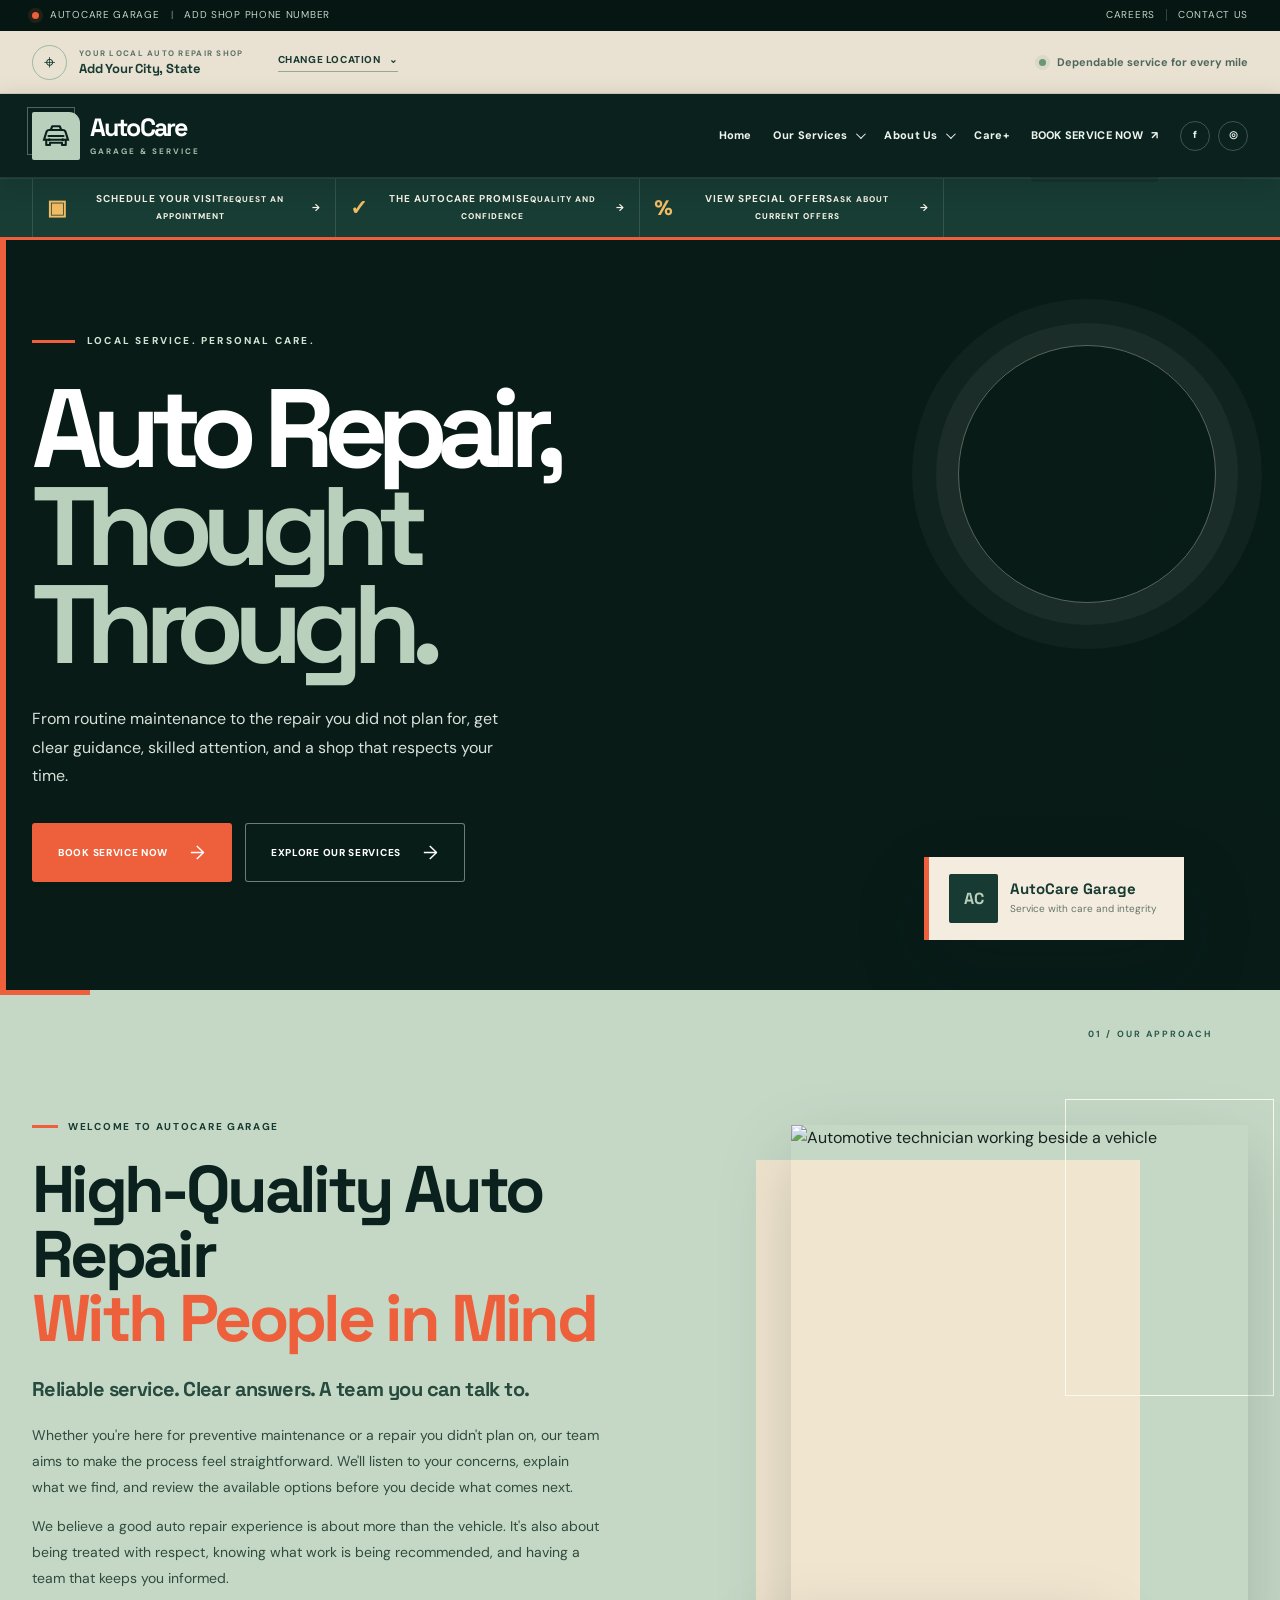
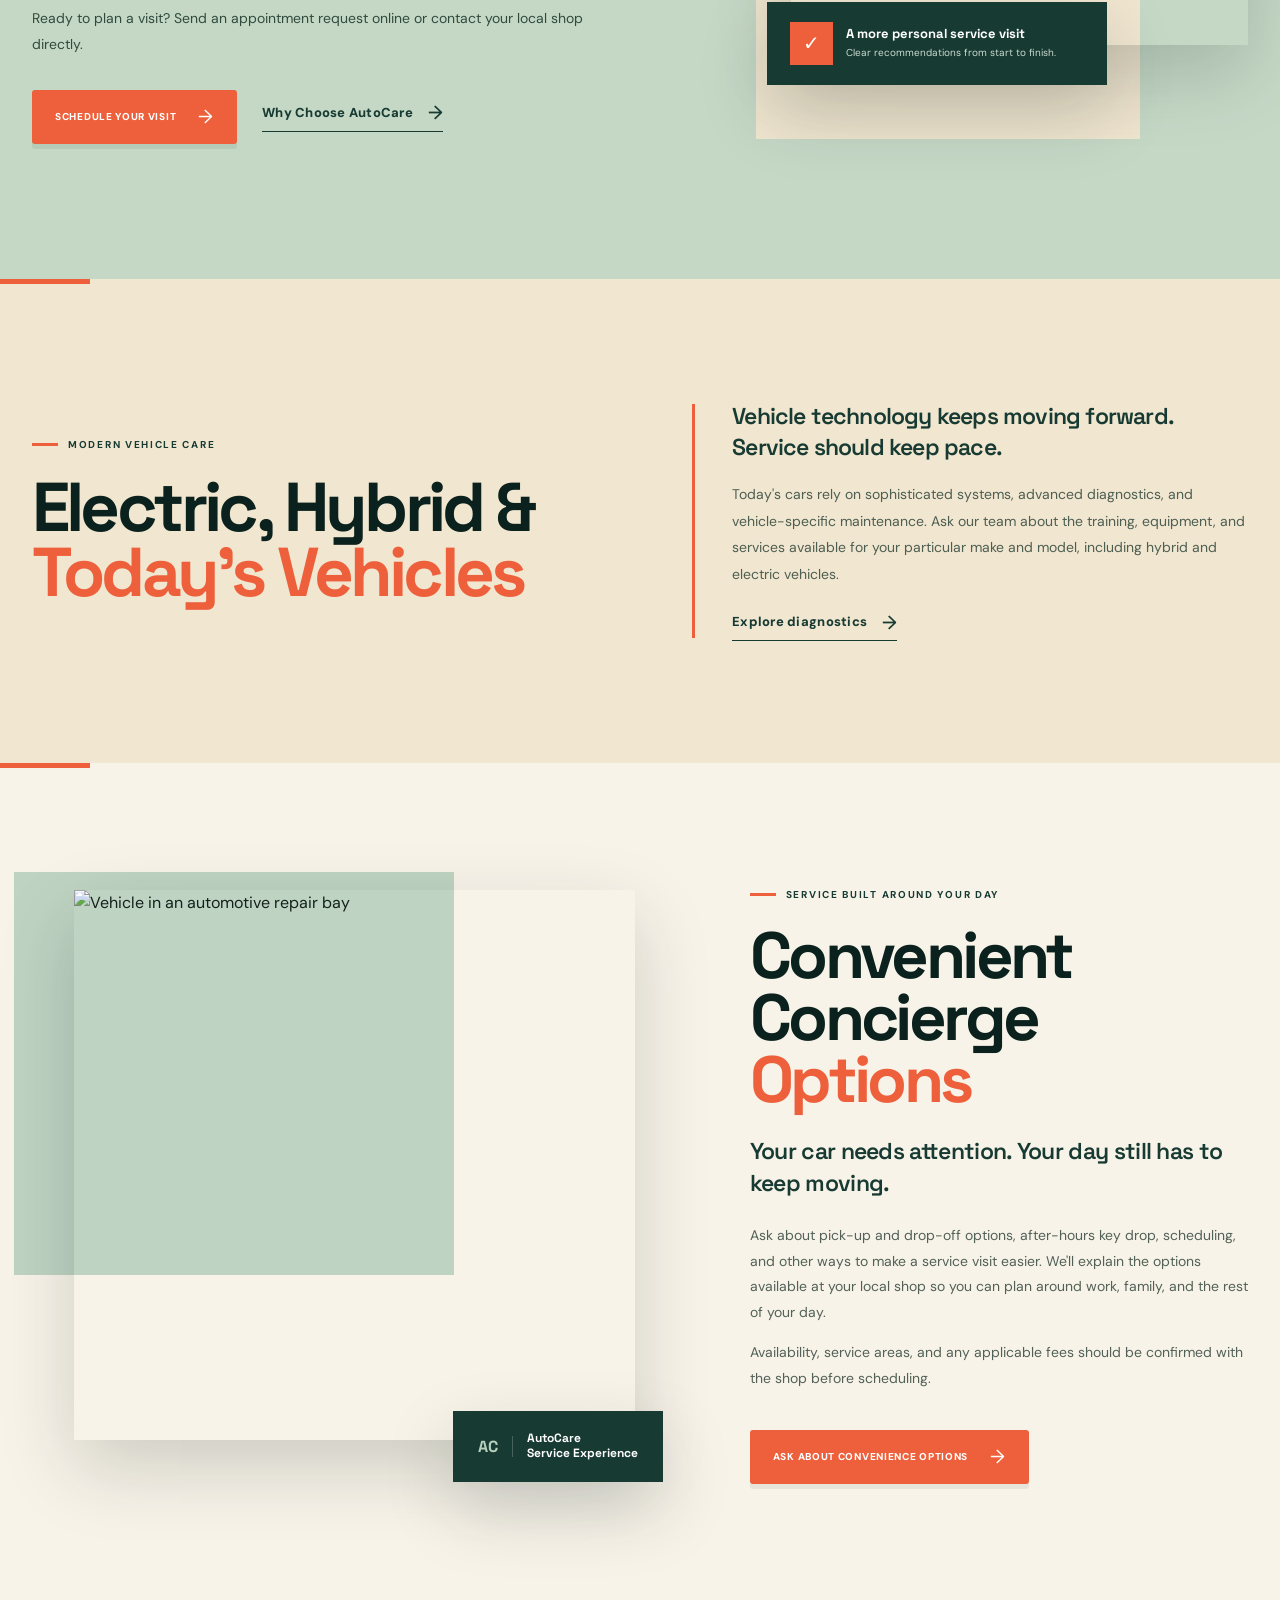
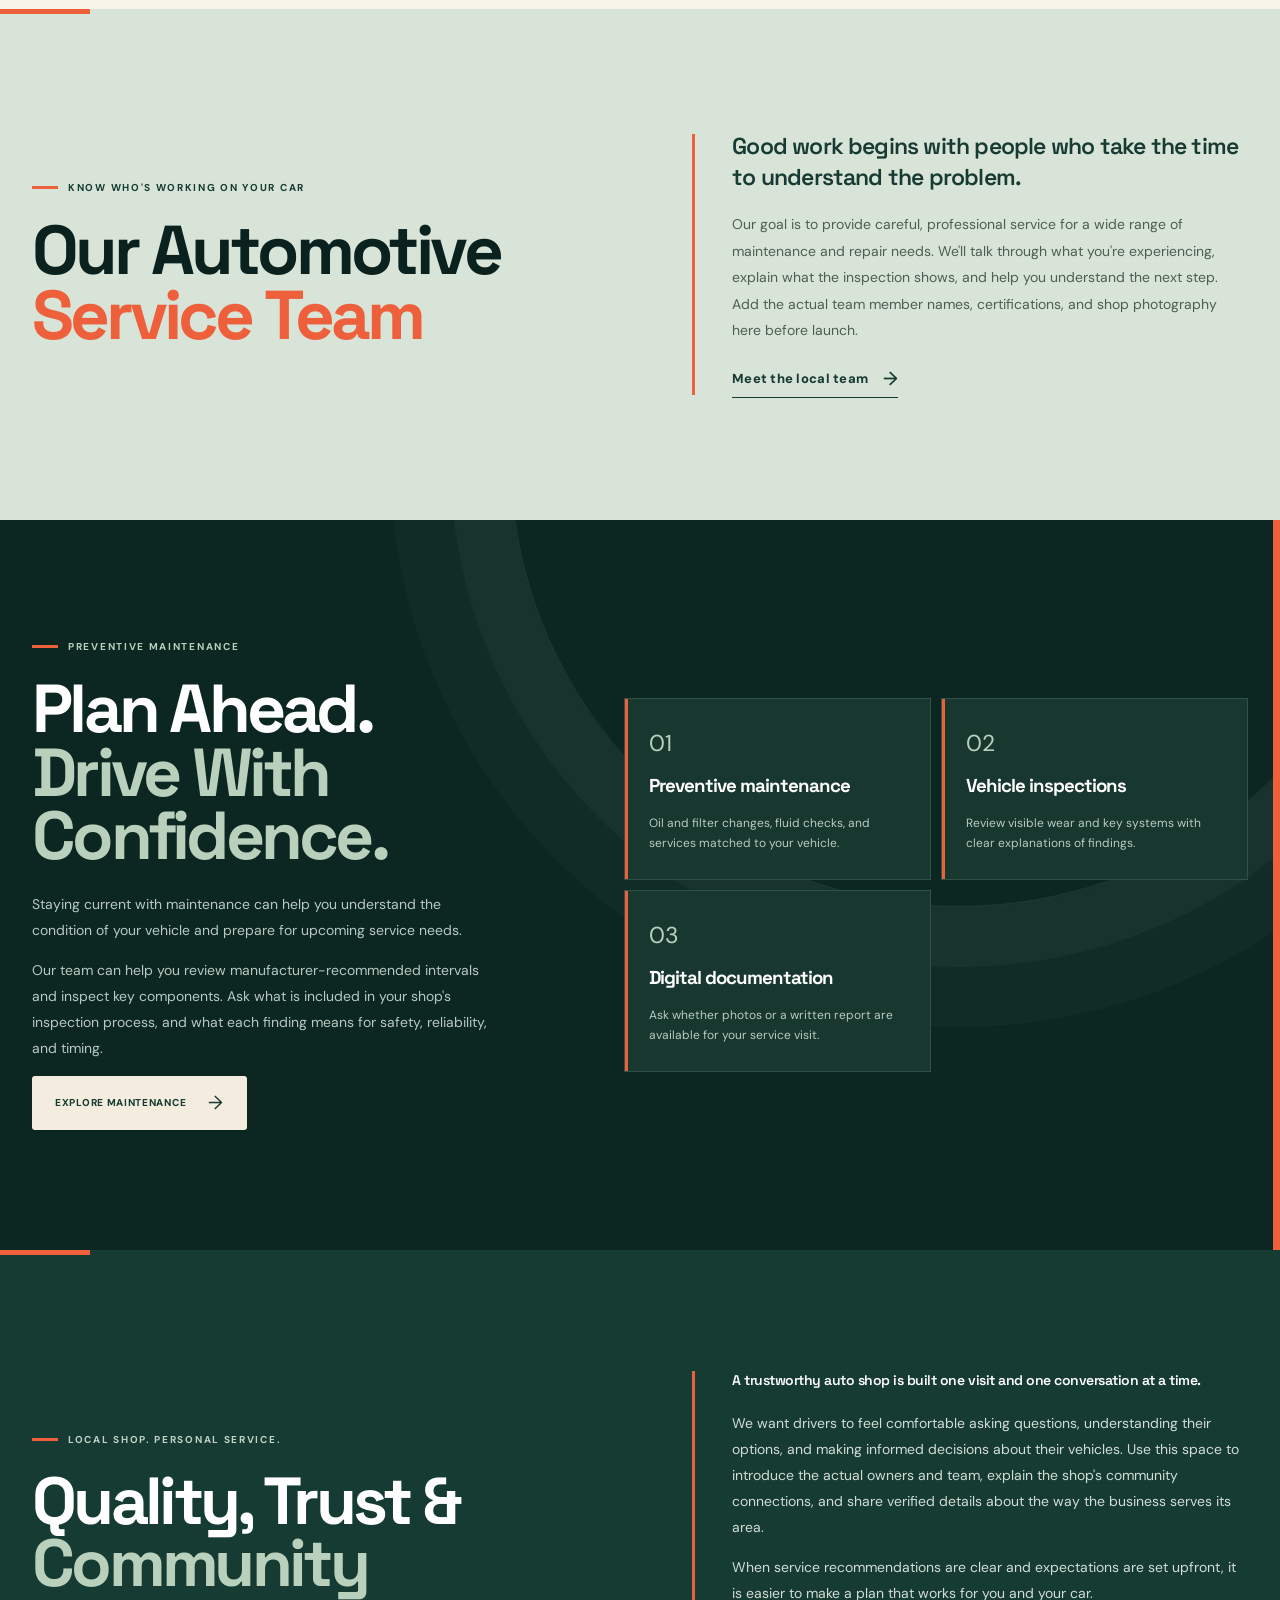
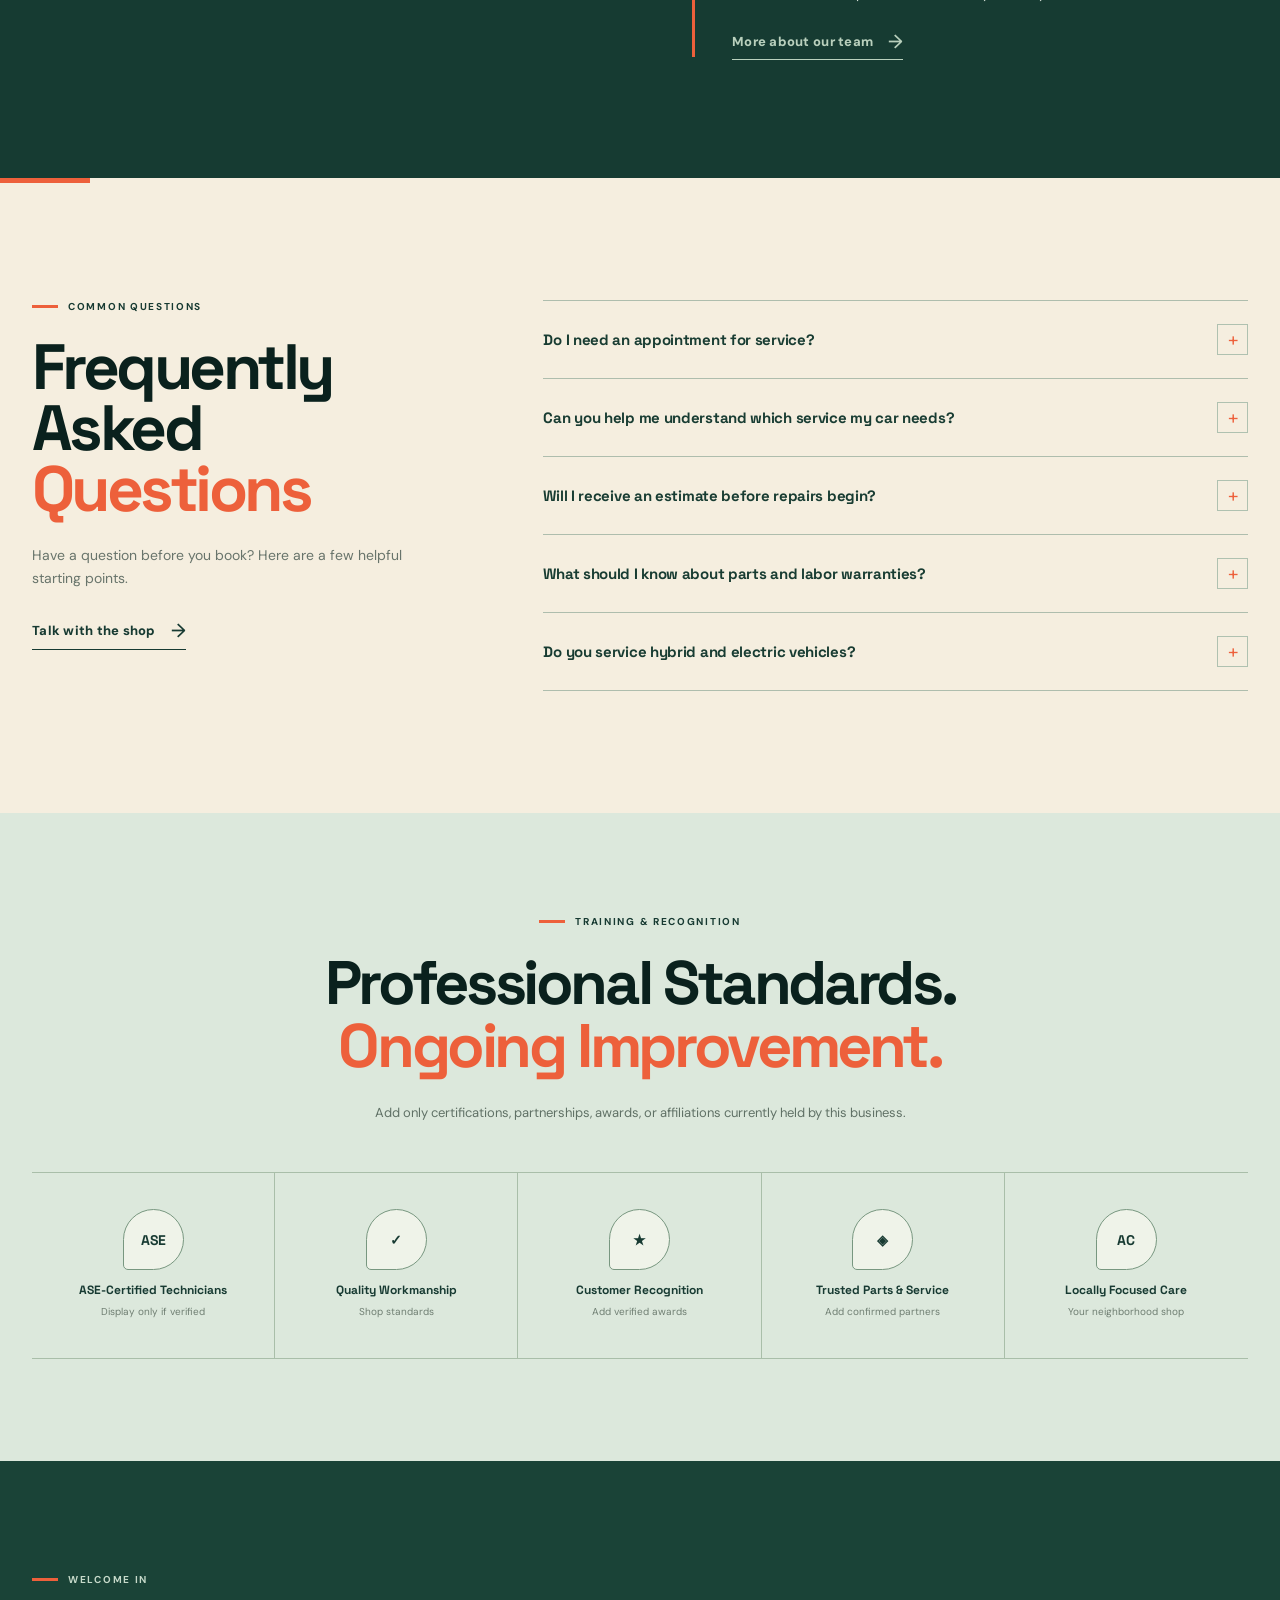
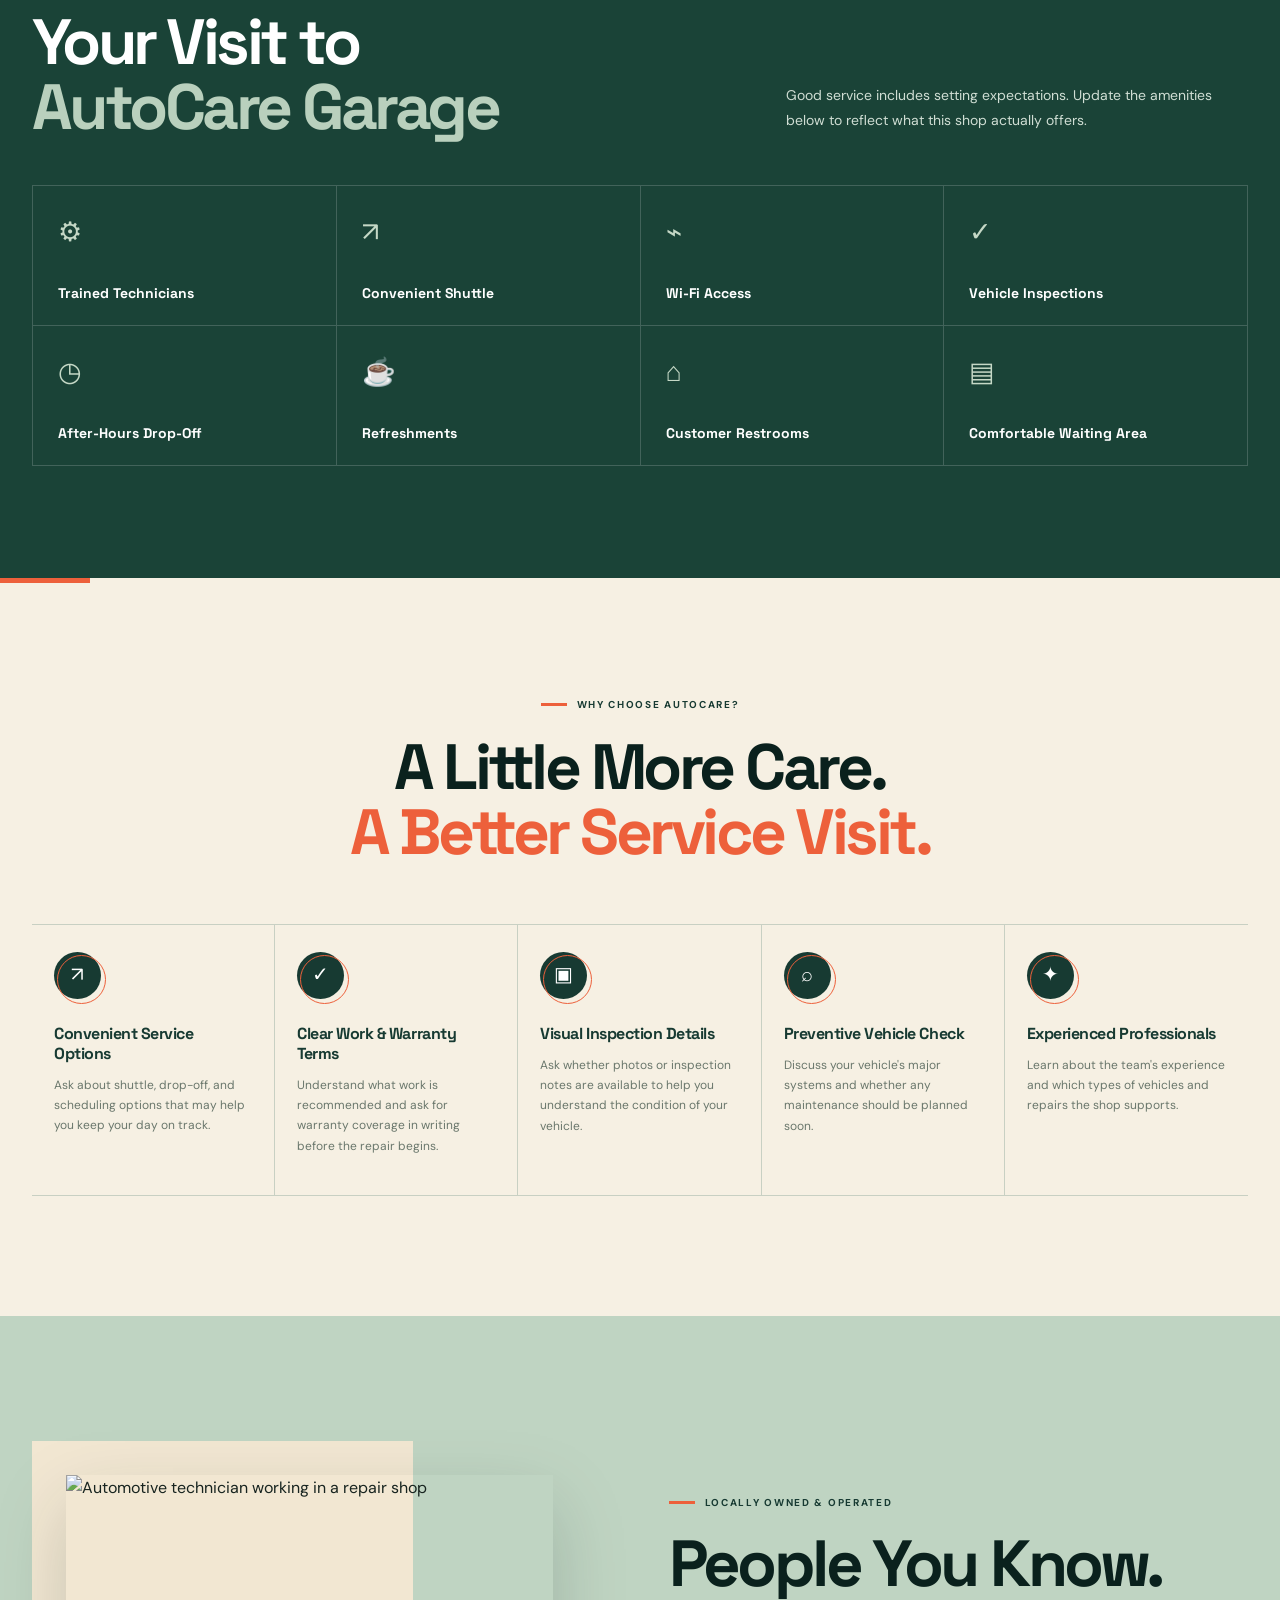
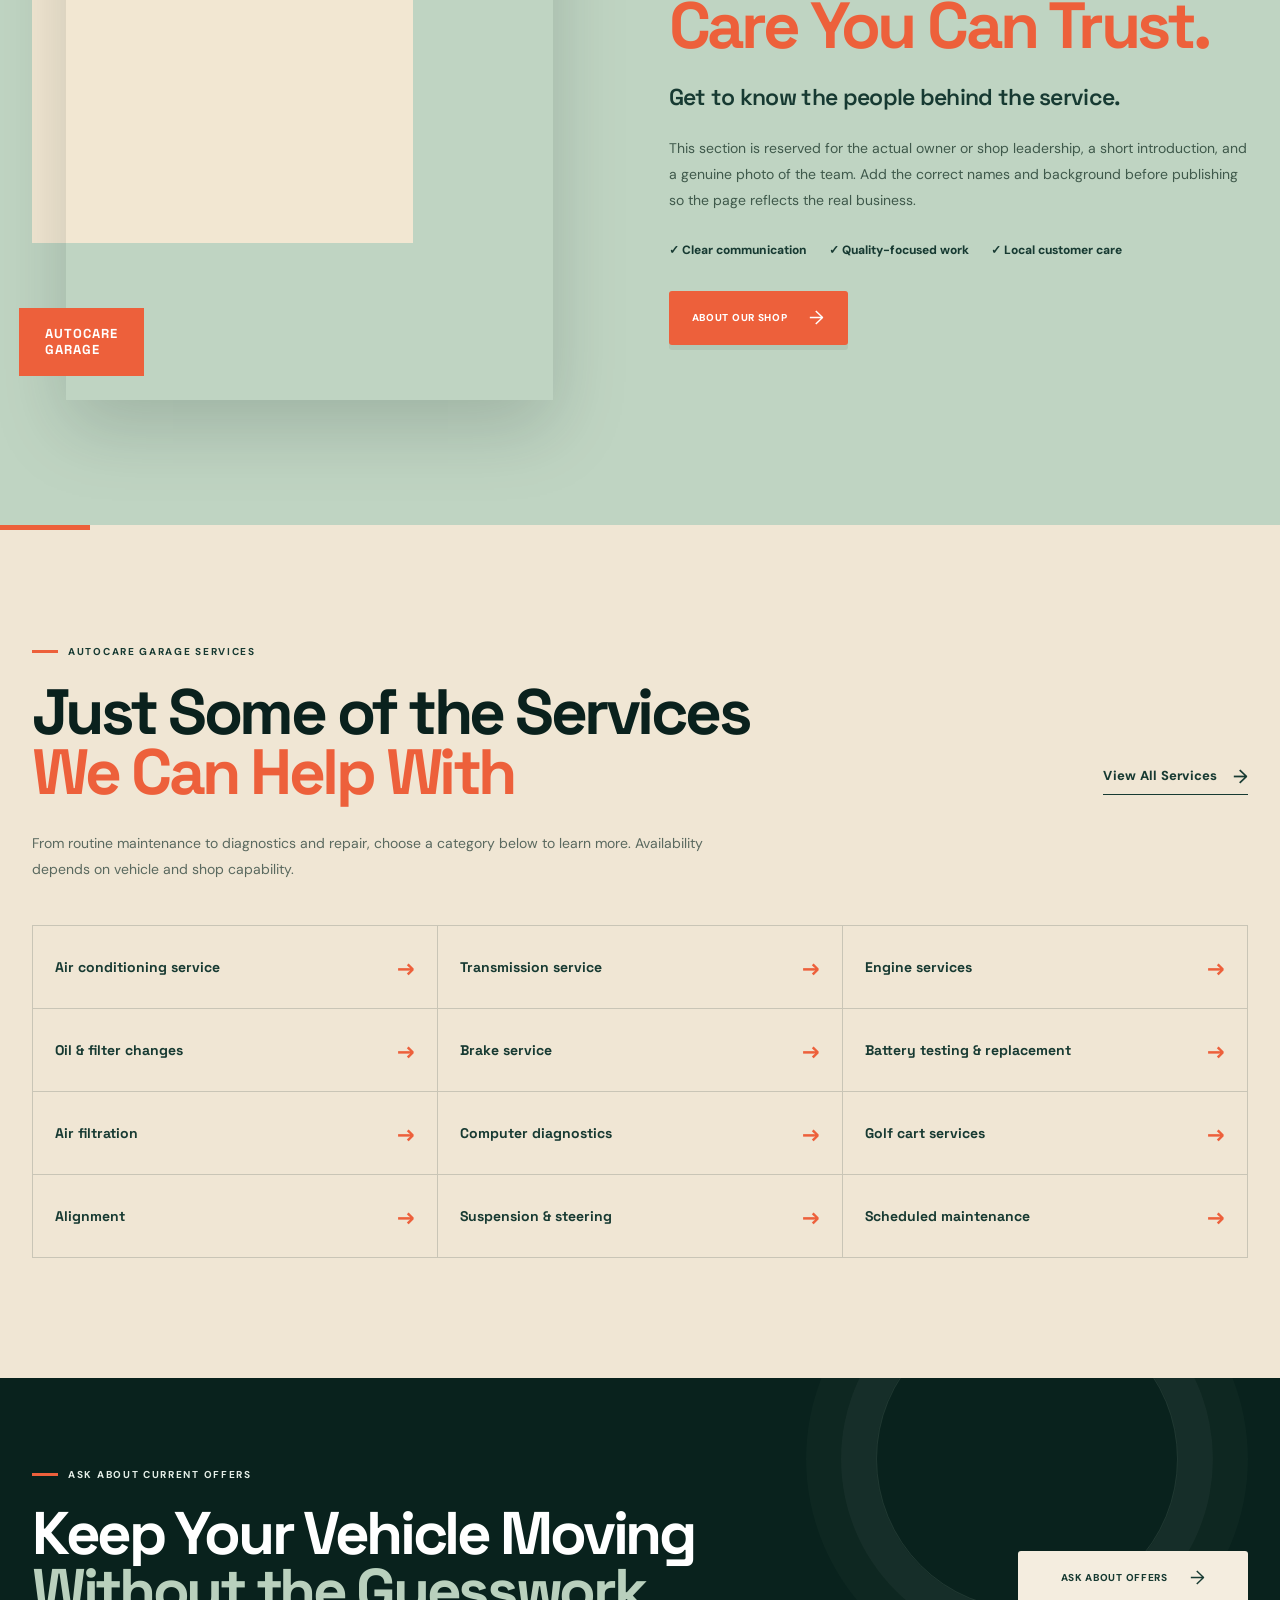
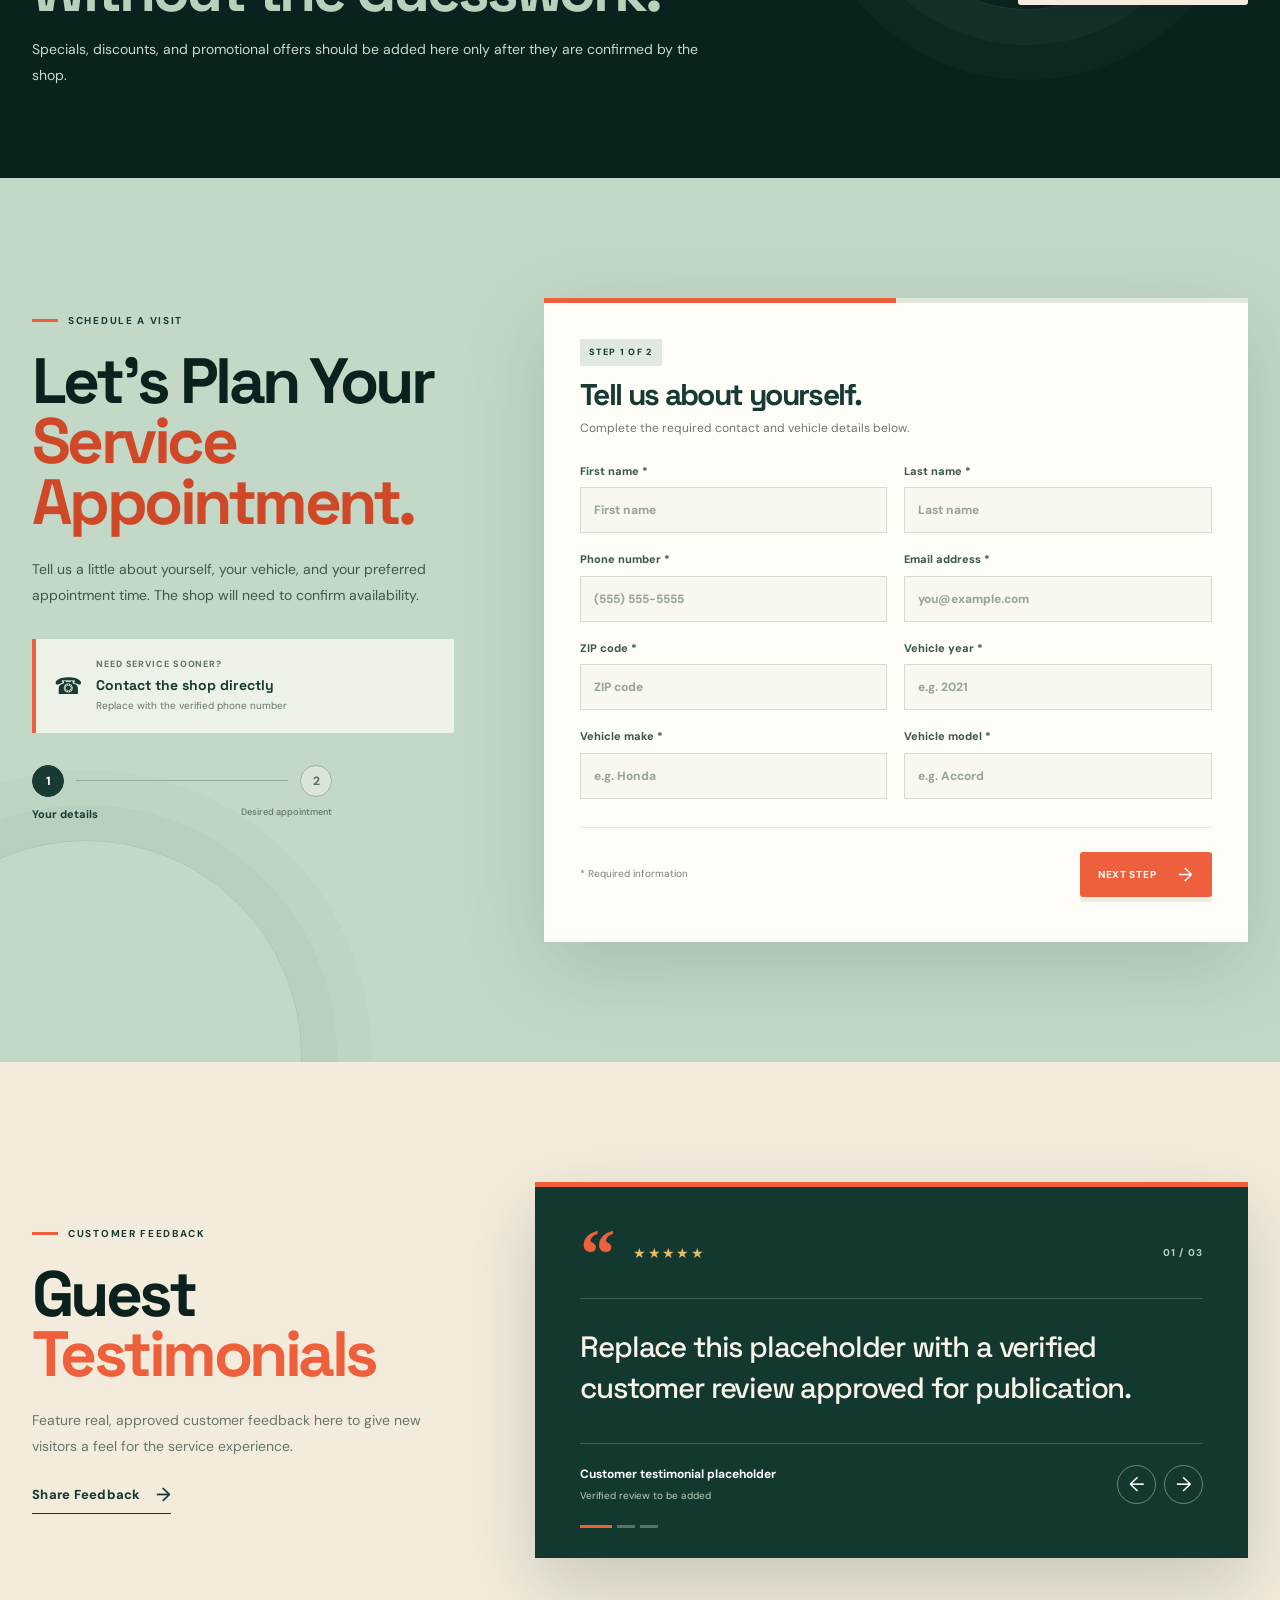
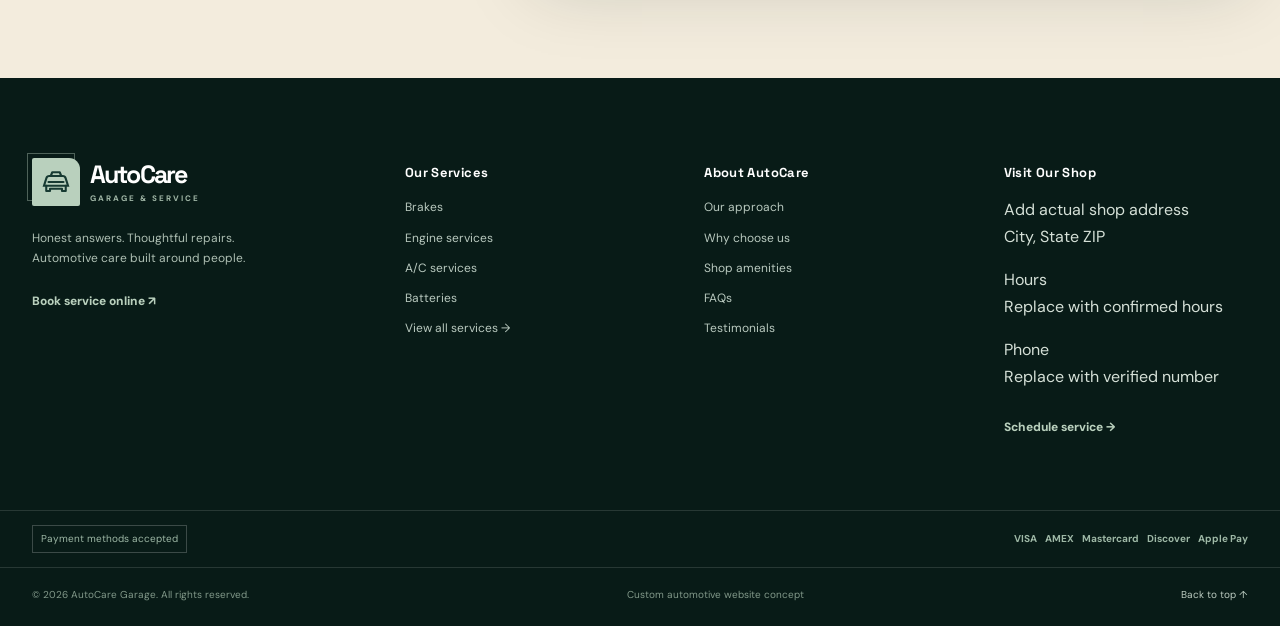
==== commit 4c57ee54: "Refine AutoCare homepage headline and premium brand presentation" ====
--- a/index.html
+++ b/index.html
@@ -4,10 +4,10 @@
 <meta charset="utf-8"><meta name="viewport" content="width=device-width, initial-scale=1">
 <meta name="theme-color" content="#173b33">
 <meta name="description" content="Full-service auto repair and maintenance with clear recommendations and dependable local care.">
-<title>AutoCare Garage | Auto Repair &amp; Maintenance</title>
+<title>AutoCare Garage — Considered Care for Every Mile</title>
 <link rel="preconnect" href="https://fonts.googleapis.com"><link rel="preconnect" href="https://fonts.gstatic.com" crossorigin>
 <link href="https://fonts.googleapis.com/css2?family=DM+Sans:wght@400;500;600;700;800&family=Space+Grotesk:wght@400;500;600;700&display=swap" rel="stylesheet">
-<link rel="stylesheet" href="styles.css?v=editorial-redesign-20261013">
+<link rel="stylesheet" href="styles.css?v=considered-premium-20261013">
 </head>
 <body>
 <div class="utility-bar" id="top"><div class="container utility-inner"><div class="utility-left"><span class="utility-dot"></span><span>AutoCare Garage</span><span class="utility-separator">|</span><a href="#contact">Add shop phone number</a></div><div class="utility-links"><a href="#community">Careers</a><span></span><a href="#contact">Contact Us</a></div></div></div>
@@ -70,7 +70,7 @@
 </header>
 <div class="quick-links"><div class="container quick-links-inner"><a href="#appointment"><span class="quick-icon">▣</span><span><b>Schedule Your Visit</b><small>Request an appointment</small></span><strong>→</strong></a><a href="#warranty"><span class="quick-icon">✓</span><span><b>The AutoCare Promise</b><small>Quality and confidence</small></span><strong>→</strong></a><a href="#special-offers"><span class="quick-icon">%</span><span><b>View Special Offers</b><small>Ask about current offers</small></span><strong>→</strong></a></div></div>
 <main>
-<section class="reference-hero"><div class="reference-hero-photo"></div><div class="reference-hero-overlay"></div><div class="container reference-hero-inner"><div class="reference-hero-copy"><span class="reference-kicker">LOCAL SERVICE. PERSONAL CARE.</span><h1>Auto Repair With<br><em>A Better Difference.</em></h1><p>Full-service auto repair and maintenance with straightforward answers, quality workmanship, and a local team that cares about you and your vehicle.</p><div class="reference-hero-actions"><a class="btn btn-orange" href="#appointment">Book Service Now <span>→</span></a><a class="btn btn-outline-light" href="#services-directory">Explore Our Services <span>→</span></a></div></div><div class="reference-hero-badge"><span class="badge-icon">AC</span><span><b>AutoCare Garage</b><small>Service with care and integrity</small></span></div></div></section>
+<section class="reference-hero"><div class="reference-hero-photo"></div><div class="reference-hero-overlay"></div><div class="container reference-hero-inner"><div class="reference-hero-copy"><span class="reference-kicker">LOCAL SERVICE. PERSONAL CARE.</span><h1>Auto Repair,<br><em>Thought Through.</em></h1><p>From routine maintenance to the repair you did not plan for, get clear guidance, skilled attention, and a shop that respects your time.</p><div class="reference-hero-actions"><a class="btn btn-orange" href="#appointment">Book Service Now <span>→</span></a><a class="btn btn-outline-light" href="#services-directory">Explore Our Services <span>→</span></a></div></div><div class="reference-hero-badge"><span class="badge-icon">AC</span><span><b>AutoCare Garage</b><small>Service with care and integrity</small></span></div></div></section>
 <section class="intro-section reference-intro" id="our-approach"><div class="container reference-intro-grid"><div class="reference-intro-text"><div class="eyebrow dark"><i></i> WELCOME TO AUTOCARE GARAGE</div><h2>High-Quality Auto Repair<br><em>With People in Mind</em></h2><h3>Reliable service. Clear answers. A team you can talk to.</h3><p>Whether you're here for preventive maintenance or a repair you didn't plan on, our team aims to make the process feel straightforward. We'll listen to your concerns, explain what we find, and review the available options before you decide what comes next.</p><p>We believe a good auto repair experience is about more than the vehicle. It's also about being treated with respect, knowing what work is being recommended, and having a team that keeps you informed.</p><p>Ready to plan a visit? Send an appointment request online or contact your local shop directly.</p><div class="reference-intro-actions"><a class="btn btn-orange" href="#appointment">Schedule Your Visit <span>→</span></a><a class="text-link" href="#difference">Why Choose AutoCare <b>→</b></a></div></div><div class="reference-intro-image-wrap"><img class="reference-intro-image" src="https://images.unsplash.com/photo-1487754180451-c456f719a1fc?auto=format&fit=crop&w=1100&q=85" alt="Automotive technician working beside a vehicle"><div class="image-caption"><span class="caption-symbol">✓</span><span><b>A more personal service visit</b><small>Clear recommendations from start to finish.</small></span></div></div></div></section>
 <section class="reference-text-section" id="ev-services"><div class="container reference-text-grid"><div><div class="eyebrow dark"><i></i> MODERN VEHICLE CARE</div><h2>Electric, Hybrid &amp;<br><em>Today's Vehicles</em></h2></div><div><p class="reference-lead">Vehicle technology keeps moving forward. Service should keep pace.</p><p>Today's cars rely on sophisticated systems, advanced diagnostics, and vehicle-specific maintenance. Ask our team about the training, equipment, and services available for your particular make and model, including hybrid and electric vehicles.</p><a class="text-link" href="service.html?service=computer-diagnostics">Explore diagnostics <b>→</b></a></div></div></section>
 <section class="concierge-section reference-feature-section" id="concierge"><div class="container reference-feature-grid"><div class="reference-feature-image"><img src="https://images.unsplash.com/photo-1632823471565-1ecdf5c5d4f9?auto=format&fit=crop&w=1100&q=85" alt="Vehicle in an automotive repair bay"><div class="feature-image-label"><span>AC</span><b>AutoCare<br>Service Experience</b></div></div><div class="reference-feature-copy"><div class="eyebrow dark"><i></i> SERVICE BUILT AROUND YOUR DAY</div><h2>Convenient Concierge<br><em>Options</em></h2><p class="reference-lead">Your car needs attention. Your day still has to keep moving.</p><p>Ask about pick-up and drop-off options, after-hours key drop, scheduling, and other ways to make a service visit easier. We'll explain the options available at your local shop so you can plan around work, family, and the rest of your day.</p><p>Availability, service areas, and any applicable fees should be confirmed with the shop before scheduling.</p><a href="#contact" class="btn btn-orange">Ask About Convenience Options <span>→</span></a></div></div></section>
--- a/styles.css
+++ b/styles.css
@@ -659,3 +659,284 @@
   .why-grid{grid-template-columns:1fr}
   .why-grid article:last-child{grid-column:auto}
 }
+
+
+/* Premium art direction pass: fewer generic blocks, stronger brand and more deliberate rhythm. */
+:root{
+  --pine:#173a32;--pine-deep:#0a211d;--pine-mid:#295449;
+  --sage:#b9d0bd;--sage-light:#dfe9df;--cream:#f4eddf;--cream-deep:#e8dcc4;
+  --paper:#fcfaf5;--ink:#15251f;--muted:#65746a;--line:#ccd7cb;
+  --orange:#ed603b;--orange-dark:#cf4929;--gold:#e4b75f;
+  --shadow:0 28px 70px rgba(9,32,26,.18);--shadow-small:0 12px 30px rgba(9,32,26,.11);
+}
+/* The navigation becomes part of the brand, not a white strip floating above it. */
+.site-header{background:var(--pine-deep);border-bottom:1px solid #ffffff1a;box-shadow:0 8px 24px #06171335}
+.brand{color:#fff}
+.brand-mark{background:var(--sage);color:var(--pine-deep);border-radius:2px 11px 2px 2px;position:relative}
+.brand-mark:after{content:"";position:absolute;inset:-5px 5px 5px -5px;border:1px solid #b9d0bd65;pointer-events:none}
+.brand-type strong{font-size:25px;letter-spacing:-.075em}
+.brand-type small{color:#a5b9ab;letter-spacing:.25em}
+.main-nav>a,.nav-trigger{color:#edf3ed;font-size:11px}
+.main-nav>a:after,.nav-trigger:after{bottom:22px}
+.header-social a{color:#e5eee7;border-color:#ffffff39}
+.header-social a:hover{color:var(--pine);background:var(--sage);border-color:var(--sage)}
+.menu-toggle{background:var(--orange)}
+.location-strip{background:#e9e2d2;border-bottom:1px solid #d5cbb6}
+.location-pin{border-color:#9eb8a3;color:var(--pine)}
+.location-current small{color:#607369}
+.location-current b{color:var(--pine)}
+.location-change{border-color:#92a997}
+.utility-bar{background:#061713}
+.header-cta{box-shadow:0 5px 0 #00000020}
+.mega-menu{border-top-width:5px}
+.mega-content{padding:29px 31px 20px}
+.mega-common-links>a{background:#e4ece2}
+.mega-common-links>a:hover{background:#c6dac8}
+.mega-promo{background:#f0e7d5}
+.quick-links{background:#183d34;border-top:1px solid #ffffff13;border-bottom:3px solid var(--orange)}
+.quick-links a{font-size:10px;letter-spacing:.1em}
+.quick-icon{color:#f2bc65}
+
+/* Hero: full-bleed image with a large, confident headline and a restrained graphic system. */
+.reference-hero,.reference-hero-inner{min-height:min(790px,calc(100vh - 150px));}
+.reference-hero{background:#071b17}
+.reference-hero-photo{inset:0 0 0 18%;background-image:url("https://images.unsplash.com/photo-1486262715619-67b85e0b08d3?auto=format&fit=crop&w=2400&q=90");background-position:center 54%;filter:saturate(.76) contrast(1.06)}
+.reference-hero-overlay{background:linear-gradient(90deg,#081b17 0%,#081b17 23%,#081b17e8 39%,#081b17a8 60%,#081b1750 100%),linear-gradient(0deg,#081b17d9 0%,transparent 46%)}
+.reference-hero:before{width:6px;background:var(--orange)}
+.reference-hero:after{right:5%;top:14%;width:clamp(170px,20vw,295px);height:clamp(170px,20vw,295px);border-color:#f5eddf59;box-shadow:0 0 0 22px #f5eddf0c,0 0 0 46px #f5eddf09}
+.reference-hero-inner{padding-top:82px;padding-bottom:105px}
+.reference-hero-copy{width:min(760px,75%)}
+.reference-kicker{color:#d1e4d4;font-size:10px;letter-spacing:.22em;margin-bottom:30px}
+.reference-kicker:before{width:43px}
+.reference-hero h1{font-size:clamp(4.5rem,8.7vw,8.1rem);line-height:.88;letter-spacing:-.095em;margin-bottom:31px;max-width:900px}
+.reference-hero h1 em{color:var(--sage);position:relative}
+.reference-hero-copy>p{max-width:490px;font-size:16px;line-height:1.8;color:#d8e0d9}
+.reference-hero-actions{gap:13px}
+.reference-hero-actions .btn{min-height:59px;padding-left:25px;padding-right:25px}
+.reference-hero-badge{right:clamp(20px,5vw,75px);bottom:50px;min-width:260px;padding:17px 20px;border-left-width:5px}
+.reference-hero-badge .badge-icon{width:49px;height:49px;font-size:16px}
+.reference-hero-badge b{font-size:15px}
+.reference-hero-badge small{font-size:10px}
+
+/* Add editorial page markers and horizontal rules without changing any content hooks. */
+.reference-intro,.reference-text-section,.reference-feature-section,.reference-inspection,
+#community,.reference-faq,.reference-awards,.reference-amenities,.reference-why,
+.reference-owner,.reference-service-directory,.reference-specials,.appointment-section,.reviews-section{isolation:isolate}
+.reference-intro:after,.reference-text-section:after,.reference-feature-section:after,
+.reference-faq:after,.reference-why:after,.reference-service-directory:after{
+  content:"";position:absolute;top:0;left:0;width:clamp(44px,7vw,100px);height:5px;background:var(--orange);z-index:-1
+}
+.reference-intro{padding-top:130px;padding-bottom:135px;background:#c5d8c6}
+.reference-intro:before{top:38px;right:5.2%;color:#2b594b;font-size:9px;letter-spacing:.23em}
+.reference-intro-grid{grid-template-columns:1.05fr .85fr;gap:clamp(55px,9vw,145px)}
+.reference-intro-text h2{font-size:clamp(3.1rem,5.15vw,5.2rem);line-height:.98;margin-bottom:25px}
+.reference-intro-text h3{font-size:20px;color:#264a3d;max-width:520px}
+.reference-intro-text p{font-size:14px;line-height:1.85;color:#304b3e;max-width:570px}
+.reference-intro-image-wrap{padding:0 0 54px 35px}
+.reference-intro-image-wrap:before{left:0;top:35px;bottom:0;width:78%;background:#f0e5cf}
+.reference-intro-image-wrap:after{right:-26px;top:-26px;width:42%;height:48%;border:1px solid #fbf8ed}
+.reference-intro-image{height:520px;object-position:center;filter:saturate(.77) contrast(1.02)}
+.image-caption{margin:-43px 0 0 -24px;padding:20px 23px;min-width:315px}
+.caption-symbol{width:43px;height:43px}
+
+/* Cream section gets texture from typography and generous whitespace, not extra cards. */
+.reference-text-section{padding:122px 0;background:#f5eedf}
+.reference-text-section.alt{background:#e2ece1}
+.reference-text-grid{grid-template-columns:1fr 1.02fr;gap:clamp(55px,9vw,145px)}
+.reference-text-grid h2{font-size:clamp(3.1rem,5.4vw,5.3rem);line-height:.94;max-width:600px}
+.reference-text-grid>div:last-child{position:relative;border-left:0;padding-left:40px}
+.reference-text-grid>div:last-child:before{content:"";position:absolute;left:0;top:3px;bottom:3px;width:3px;background:var(--orange)}
+.reference-text-grid p{font-size:14px;line-height:1.9;color:#4d5e52}
+.reference-text-grid .reference-lead{font-size:23px;line-height:1.35;color:var(--pine);max-width:550px}
+#team{background:#d7e4d7}
+#community{background:#163b32;padding:118px 0}
+#community .reference-text-grid>div:last-child:before{background:var(--orange)}
+#community h2{font-size:clamp(3rem,5.2vw,5rem)}
+#community .reference-text-grid p{font-size:14px;line-height:1.85}
+#ev-services{background:#f1e6d0}
+
+/* Image-led feature treatment with stronger contrast between the two columns. */
+.reference-feature-section{padding:125px 0;background:#f8f3e9}
+.reference-feature-grid{grid-template-columns:1.04fr .86fr;gap:clamp(55px,9vw,140px)}
+.reference-feature-image{padding:0 0 42px 42px}
+.reference-feature-image:before{top:-18px;left:-18px;width:73%;height:68%;background:#bed3c2}
+.reference-feature-image img{height:550px;filter:saturate(.76) contrast(1.03)}
+.feature-image-label{right:-28px;bottom:0;padding:20px 25px}
+.feature-image-label span{font-size:16px}
+.reference-feature-copy h2{font-size:clamp(3.05rem,5.1vw,5.1rem);line-height:.95}
+.reference-feature-copy .reference-lead{font-size:23px}
+.reference-feature-copy p{line-height:1.85;font-size:14px}
+.reference-feature-copy .btn{margin-top:24px}
+
+/* The diagnostic section reads as a designed technical panel. */
+.reference-inspection{padding:120px 0;background:#0c2722}
+.reference-inspection:after{content:"";position:absolute;right:0;top:0;bottom:0;width:7px;background:var(--orange)}
+.inspection-grid{grid-template-columns:.88fr 1.12fr;gap:clamp(45px,8vw,120px)}
+.inspection-copy h2{font-size:clamp(3rem,5.3vw,5.15rem);line-height:.94}
+.inspection-copy .eyebrow{color:var(--sage)}
+.inspection-copy p{font-size:14px;line-height:1.85}
+.inspection-card-list{gap:10px}
+.inspection-card-list article{min-height:152px;padding:25px 24px;background:#17372f;border:1px solid #78978645}
+.inspection-card-list article:before{width:3px}
+.inspection-card-list article span{margin-bottom:14px}
+.inspection-card-list article b{font-size:16px}
+.inspection-card-list article p{font-size:12px;line-height:1.65}
+
+/* FAQ and directory styling gains editorial numbering, crisp separators and warmer surfaces. */
+.reference-faq{padding:122px 0;background:#f5eedf}
+.reference-faq-grid{gap:clamp(55px,9vw,140px)}
+.reference-faq-grid>div:first-child h2{font-size:clamp(3rem,5vw,4.7rem);line-height:.95}
+.faq-list{border-color:#aebdad}
+.faq-list details{border-color:#aebdad}
+.faq-list summary{font-size:15px;padding:23px 0;color:#183c32}
+.faq-list summary span{width:31px;height:31px}
+.faq-list details p{font-size:13px;line-height:1.8}
+.reference-awards{padding:102px 0;background:#dce8dc}
+.awards-heading{max-width:760px;margin-bottom:48px}
+.awards-heading h2{font-size:clamp(3rem,4.8vw,4.5rem)}
+.awards-heading p{font-size:13px}
+.award-list{border-color:#a9bea9}
+.award-list>div{border-color:#a9bea9;min-height:185px}
+.award-seal{width:61px;height:61px;border-color:#789780;background:#eff3e9}
+.reference-amenities{padding:112px 0;background:#1a4337}
+.amenities-heading{margin-bottom:45px}
+.amenities-heading h2{font-size:clamp(3rem,5vw,4.8rem)}
+.amenities-heading>p{font-size:14px;line-height:1.8}
+.reference-amenities-grid{border-color:#ffffff2c}
+.reference-amenities-grid article{min-height:140px;padding:23px 25px;border-color:#ffffff2c}
+.reference-amenities-grid article span{font-size:27px;color:#c5d8c6}
+.reference-amenities-grid article b{font-size:14px}
+.reference-why{padding:120px 0;background:#f6f0e3}
+.why-heading{max-width:780px;margin-bottom:58px}
+.why-heading h2{font-size:clamp(3rem,5vw,4.65rem)}
+.why-grid{grid-template-columns:repeat(5,minmax(0,1fr));gap:0;border-top:1px solid #c8d0c3;border-bottom:1px solid #c8d0c3}
+.why-grid article{background:transparent;border:0;border-right:1px solid #c8d0c3;min-height:270px;padding:27px 22px;box-shadow:none!important}
+.why-grid article:last-child{border-right:0}
+.why-grid article:hover{transform:translateY(-4px);background:#e9eee4}
+.why-icon{width:47px;height:47px;border-radius:50%;background:var(--pine);margin-bottom:25px}
+.why-icon:after{border-radius:50%;right:-5px;bottom:-5px}
+.why-grid h3{font-size:16px}
+.why-grid p{font-size:12px;line-height:1.7}
+
+/* Owner story becomes a branded feature rather than another white card. */
+.reference-owner{padding:125px 0;background:#bfd4c2}
+.owner-grid{gap:clamp(55px,9vw,140px)}
+.owner-photo{padding:34px 0 0 34px}
+.owner-photo:before{left:0;top:0;background:#f2e7d2;width:73%;height:72%}
+.owner-photo img{height:525px;filter:saturate(.76);object-position:center}
+.owner-photo-badge{left:-13px;bottom:24px;padding:18px 26px;font-size:13px}
+.owner-copy h2{font-size:clamp(3.1rem,5.1vw,5.1rem);line-height:.95}
+.owner-copy>p{font-size:14px;line-height:1.85}
+.owner-copy .owner-lead{font-size:23px}
+.owner-facts{gap:12px 22px;font-size:12px}
+
+/* Services: architectural grid with generous touch targets, no rounded-box template feel. */
+.reference-service-directory{padding:120px 0;background:#f0e6d4}
+.service-directory-heading h2{font-size:clamp(3rem,5vw,4.8rem);line-height:.95}
+.directory-intro{font-size:14px;line-height:1.85;margin:28px 0 42px}
+.reference-service-list{grid-template-columns:repeat(3,minmax(0,1fr));border-color:#c9c5b6}
+.reference-service-list a{min-height:83px;padding:19px 22px;border-color:#c9c5b6;font-size:14px}
+.reference-service-list a span{font-size:22px;transition:transform .2s}
+.reference-service-list a:hover{padding-left:27px}
+.reference-service-list a:hover span{transform:translateX(4px)}
+.reference-specials{padding:90px 0;background:#09221d}
+.specials-inner h2{font-size:clamp(3rem,4.7vw,4.5rem);line-height:.95}
+.specials-inner p{font-size:14px;line-height:1.8}
+.specials-inner>.btn{min-width:230px}
+
+/* Appointment experience: one elegant panel, clear field focus, no dashboard-like clutter. */
+.appointment-section{padding:120px 0;background:#c3d8c6}
+.appointment-intro h2{font-size:clamp(3rem,5vw,4.8rem);line-height:.95}
+.appointment-intro>p{font-size:14px;line-height:1.85}
+.appointment-contact{background:#edf2e9;border-left-width:4px;padding:18px}
+.appointment-form{border:0;box-shadow:0 25px 80px #183b2e28}
+.form-title h3{font-size:30px}
+.form-grid{gap:17px}
+.form-grid input,.form-grid select,.form-grid textarea{min-height:46px;border-radius:0;background:#f8f8f1}
+.form-grid label{font-size:11px}
+.form-actions{margin-top:28px;padding-top:24px}
+.reviews-section{padding:120px 0;background:#f3ecdd}
+.reviews-intro h2{font-size:clamp(3rem,5vw,4.8rem);line-height:.94}
+.reviews-intro p{font-size:14px;line-height:1.85}
+.review-carousel{min-height:350px;padding:42px 45px 30px;border-top:5px solid var(--orange);background:#12382f}
+.review-quote{font-size:clamp(1.45rem,2.3vw,2.1rem);line-height:1.38}
+.review-controls button{border-radius:50%}
+
+/* Footer and service pages keep the same art direction throughout. */
+.site-footer{background:#081b17}
+.footer-main{padding-top:80px;padding-bottom:70px}
+.footer-main h3{font-size:13px}
+.footer-main a:not(.brand):not(.footer-mail){font-size:12px}
+.payments-inner{color:#9eb8a6}
+.footer-bottom{color:#82998a}
+.service-page-hero{min-height:455px}
+.service-page-hero-bg{background-image:linear-gradient(90deg,#0a211df5,#0a211d96),url("https://images.unsplash.com/photo-1486262715619-67b85e0b08d3?auto=format&fit=crop&w=2000&q=90")}
+.service-page-hero h1{font-size:clamp(3.2rem,6.2vw,6rem);line-height:.93}
+.service-breadcrumb-band{background:#dce8dc}
+.service-detail-layout{gap:clamp(35px,6vw,85px);padding-top:95px;padding-bottom:100px}
+.service-detail-main h2{font-size:clamp(2.8rem,4.4vw,4rem)}
+.service-detail-main p{line-height:1.9}
+.service-detail-sidebar{top:120px}
+.service-sidebar-card{padding:28px;border-top-width:5px}
+.service-faq-section{padding:95px 0;background:#f4eddf}
+.service-next-cta{padding:75px 0;background:#c1d6c4}
+@media(max-width:1120px){
+ .main-nav{gap:12px}
+ .reference-hero h1{font-size:clamp(4rem,8vw,6.5rem)}
+ .why-grid{grid-template-columns:repeat(3,minmax(0,1fr))}
+ .why-grid article:nth-child(3){border-right:0}
+ .why-grid article:nth-child(n+4){border-top:1px solid #c8d0c3}
+}
+@media(max-width:930px){
+ .site-header{background:var(--pine-deep)}
+ .main-nav{background:var(--paper)}
+ .main-nav>a,.nav-trigger{color:var(--pine)}
+ .reference-hero,.reference-hero-inner{min-height:640px}
+ .reference-hero h1{font-size:clamp(3.7rem,10vw,6rem)}
+ .reference-intro,.reference-text-section,.reference-feature-section,.reference-inspection,#community,.reference-faq,.reference-awards,.reference-amenities,.reference-why,.reference-owner,.reference-service-directory,.reference-specials,.appointment-section,.reviews-section{padding-top:82px;padding-bottom:82px}
+ .reference-intro-grid,.reference-feature-grid,.owner-grid{gap:45px}
+ .reference-intro-image{height:420px}
+ .reference-feature-image img,.owner-photo img{height:420px}
+ .reference-text-grid{gap:45px}
+ .reference-text-grid>div:last-child{padding-left:28px}
+ .reference-amenities-grid article{min-height:120px}
+ .why-grid{grid-template-columns:repeat(2,minmax(0,1fr))}
+ .why-grid article:nth-child(2n){border-right:0}
+ .why-grid article:nth-child(3){border-right:1px solid #c8d0c3}
+ .why-grid article:nth-child(n+3){border-top:1px solid #c8d0c3}
+ .why-grid article:last-child{grid-column:1/-1}
+}
+@media(max-width:640px){
+ .brand-type strong{font-size:20px}
+ .reference-hero,.reference-hero-inner{min-height:680px}
+ .reference-hero-photo{inset:0;background-position:58% center}
+ .reference-hero-overlay{background:linear-gradient(90deg,#081b17f5 0%,#081b17dc 70%,#081b1796 100%),linear-gradient(0deg,#081b17d9,transparent 60%)}
+ .reference-hero-inner{padding-top:90px;padding-bottom:145px}
+ .reference-hero h1{font-size:clamp(3.2rem,14vw,5rem)}
+ .reference-hero-copy>p{font-size:14px}
+ .reference-hero-badge{bottom:20px;left:17px;right:auto}
+ .reference-intro,.reference-text-section,.reference-feature-section,.reference-inspection,#community,.reference-faq,.reference-awards,.reference-amenities,.reference-why,.reference-owner,.reference-service-directory,.reference-specials,.appointment-section,.reviews-section{padding-top:65px;padding-bottom:66px}
+ .reference-intro-grid,.reference-feature-grid,.owner-grid,.reference-text-grid{grid-template-columns:1fr;gap:35px}
+ .reference-intro-text h2,.reference-feature-copy h2,.owner-copy h2,.reference-text-grid h2{font-size:clamp(2.65rem,11vw,3.8rem)}
+ .reference-intro-image{height:330px}
+ .reference-feature-image img,.owner-photo img{height:330px}
+ .reference-text-grid>div:last-child{padding-left:22px}
+ .reference-text-grid .reference-lead,.reference-feature-copy .reference-lead,.owner-copy .owner-lead{font-size:19px}
+ .reference-amenities-grid{grid-template-columns:repeat(2,1fr)}
+ .reference-amenities-grid article{min-height:105px;padding:15px}
+ .why-grid{grid-template-columns:1fr 1fr}
+ .why-grid article{padding:18px 14px;min-height:0}
+ .why-grid article:nth-child(2n){border-right:0}
+ .why-grid article:nth-child(3){border-right:1px solid #c8d0c3}
+ .why-grid article:last-child{grid-column:1/-1}
+ .reference-service-list{grid-template-columns:1fr}
+ .service-directory-heading h2{font-size:2.8rem}
+ .specials-inner{display:block}
+ .specials-inner h2{font-size:2.8rem}
+ .specials-inner>.btn{width:100%;margin-top:24px}
+ .form-step{padding:25px 18px}
+ .review-carousel{padding:27px 21px 22px}
+ .footer-main{padding-top:52px}
+ .service-detail-layout{padding-top:55px;padding-bottom:60px}
+ .service-page-hero h1{font-size:clamp(2.7rem,12vw,4.1rem)}
+}
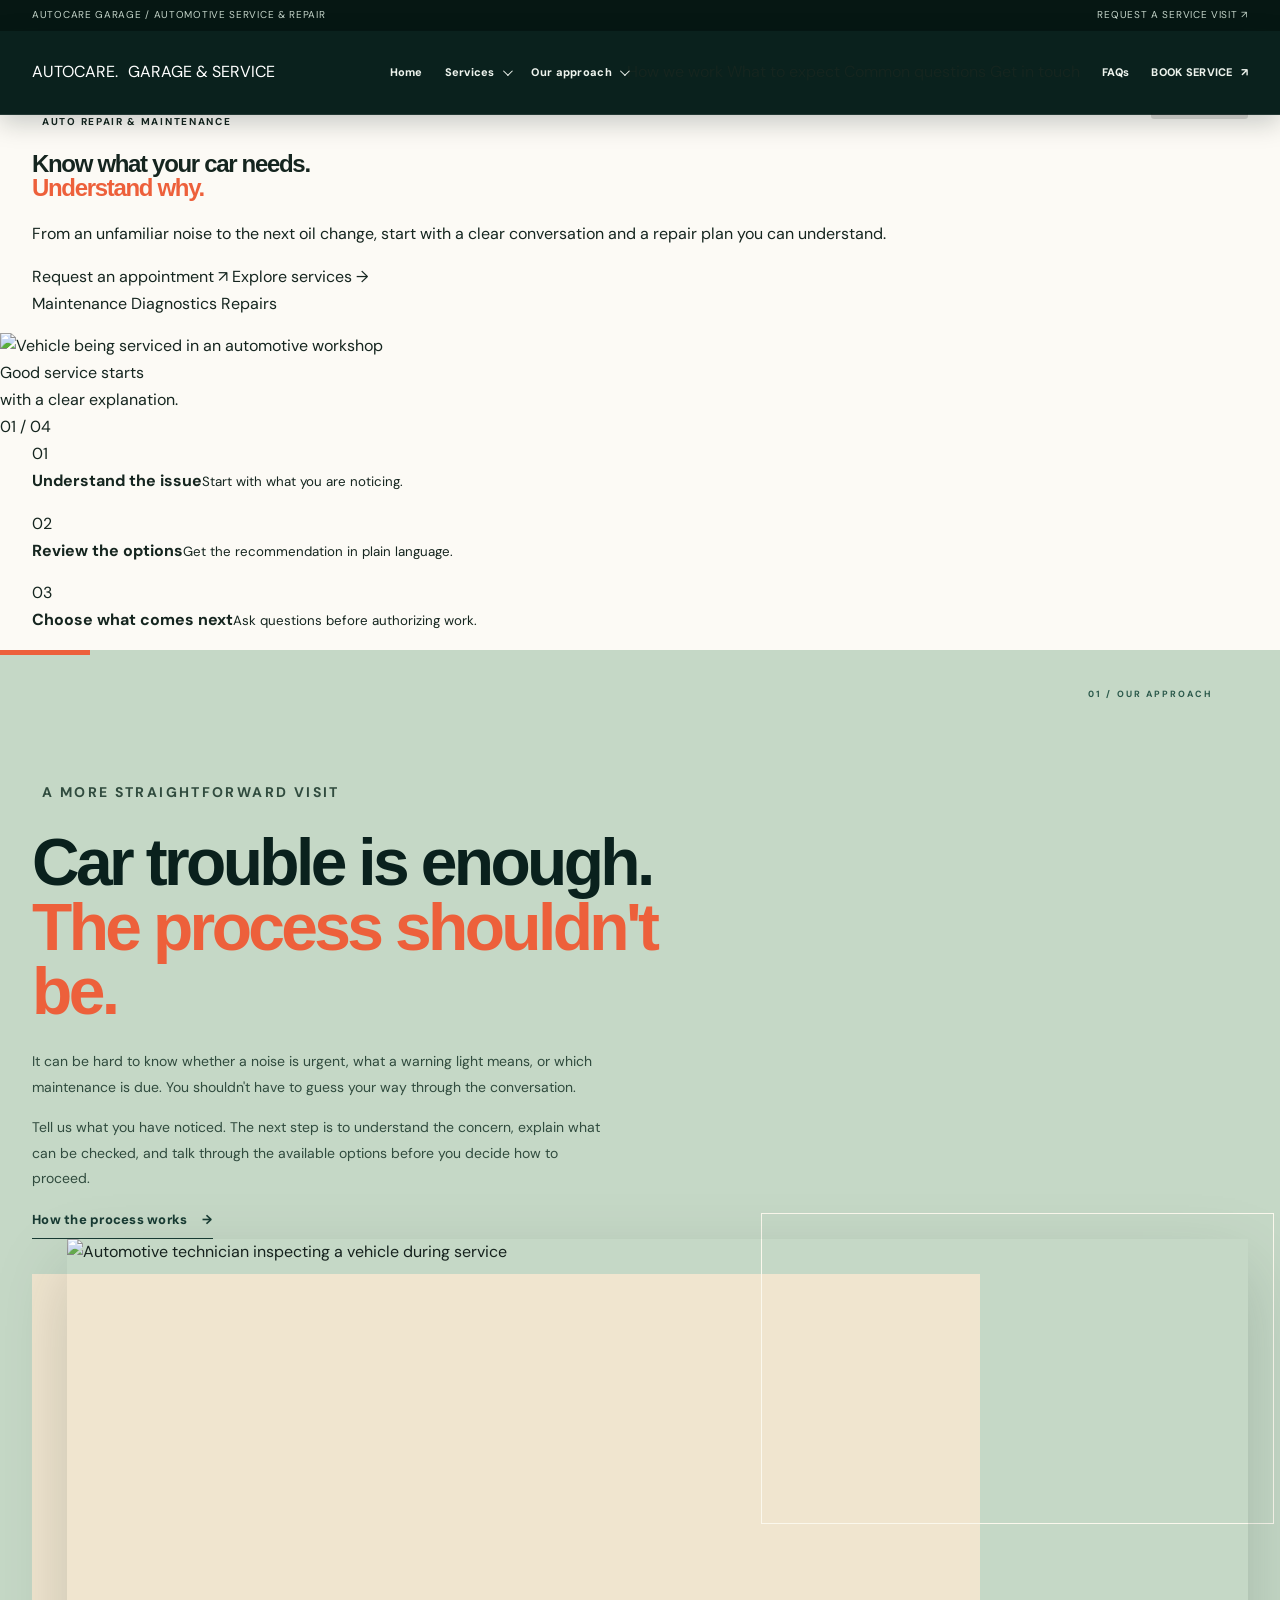
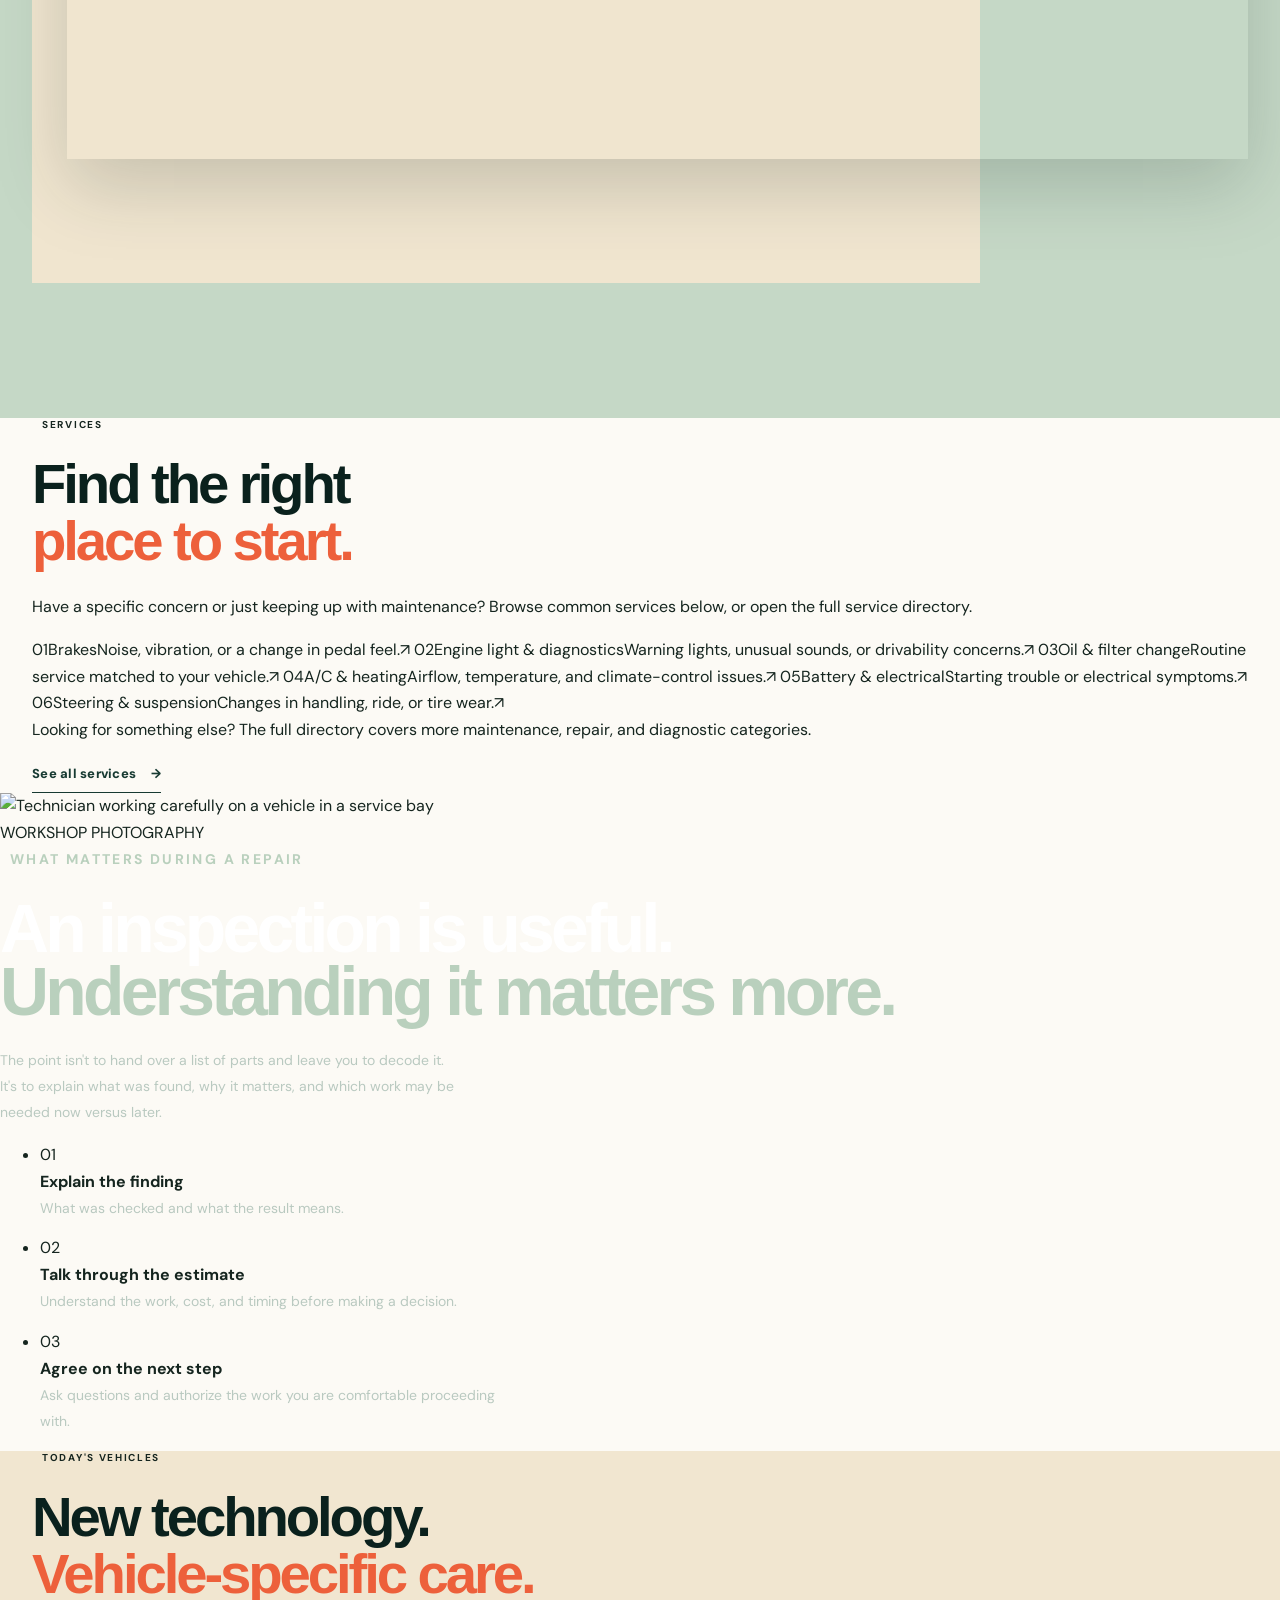
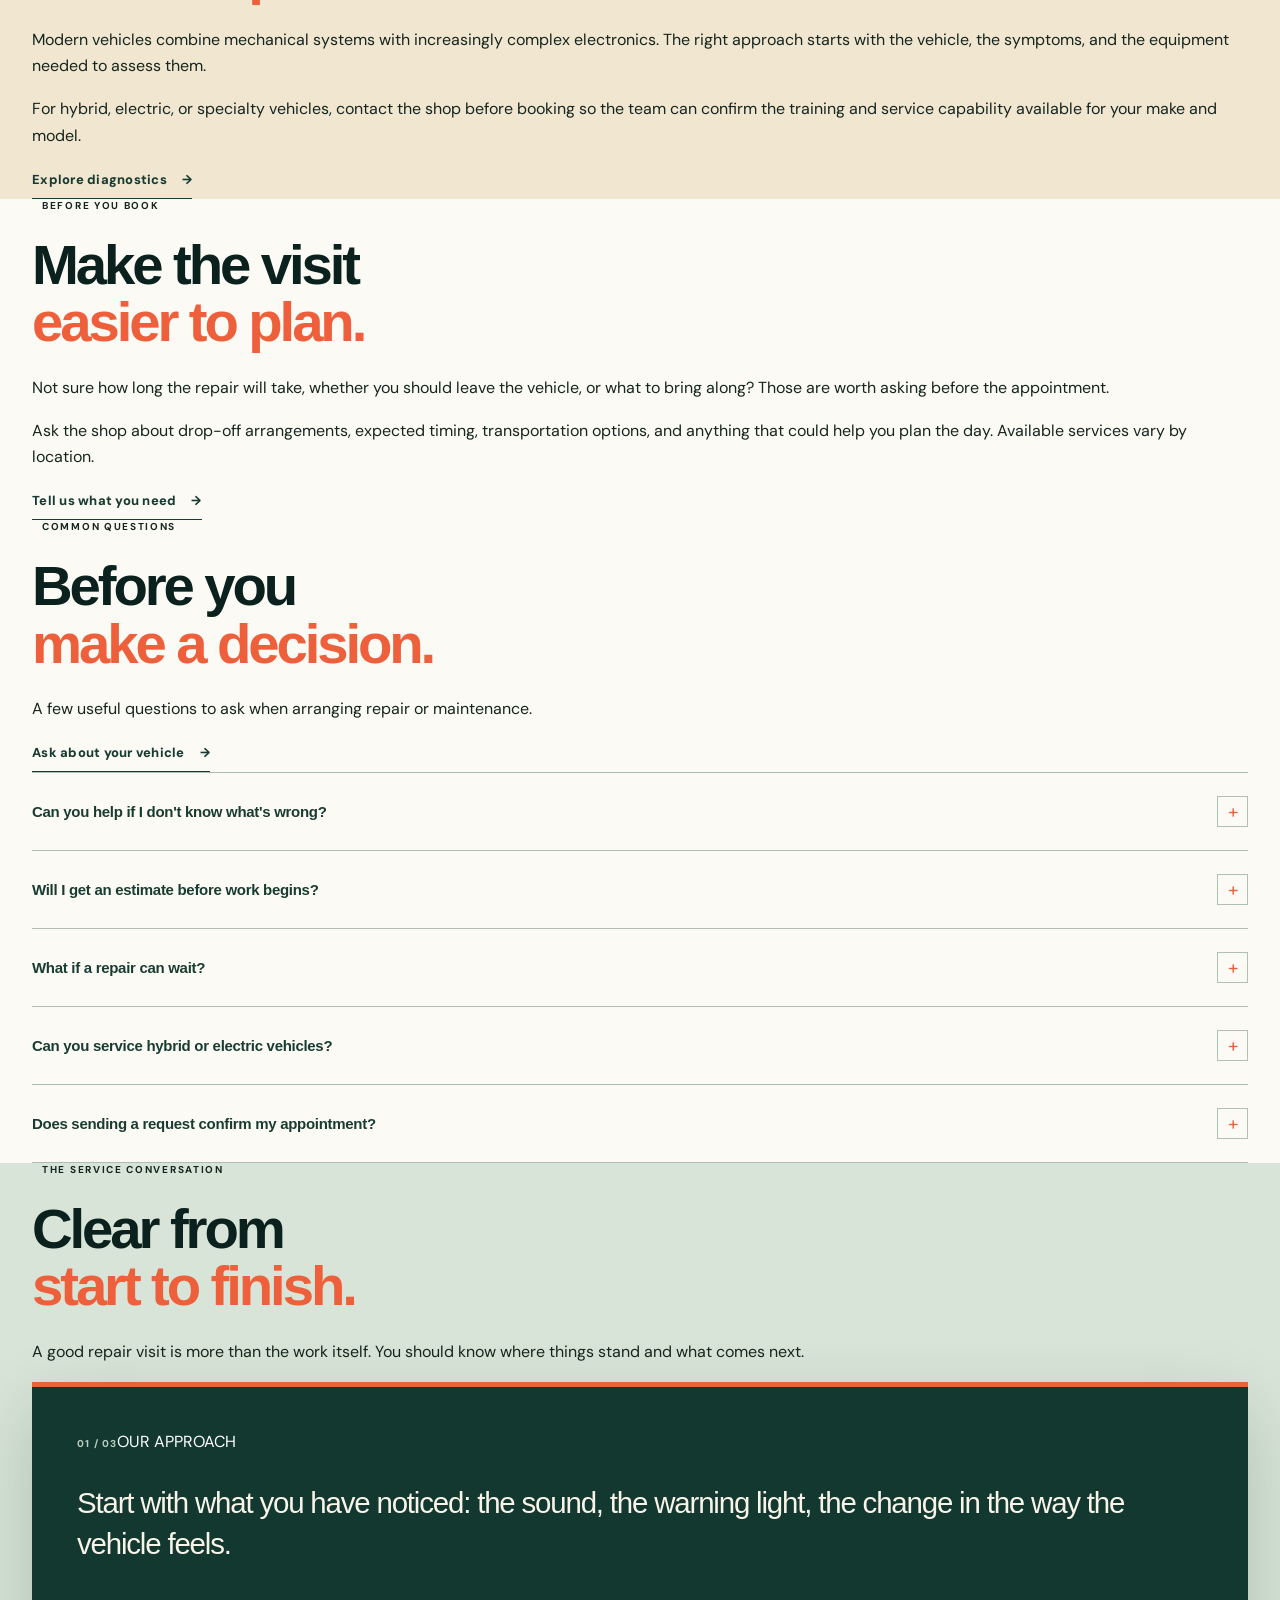
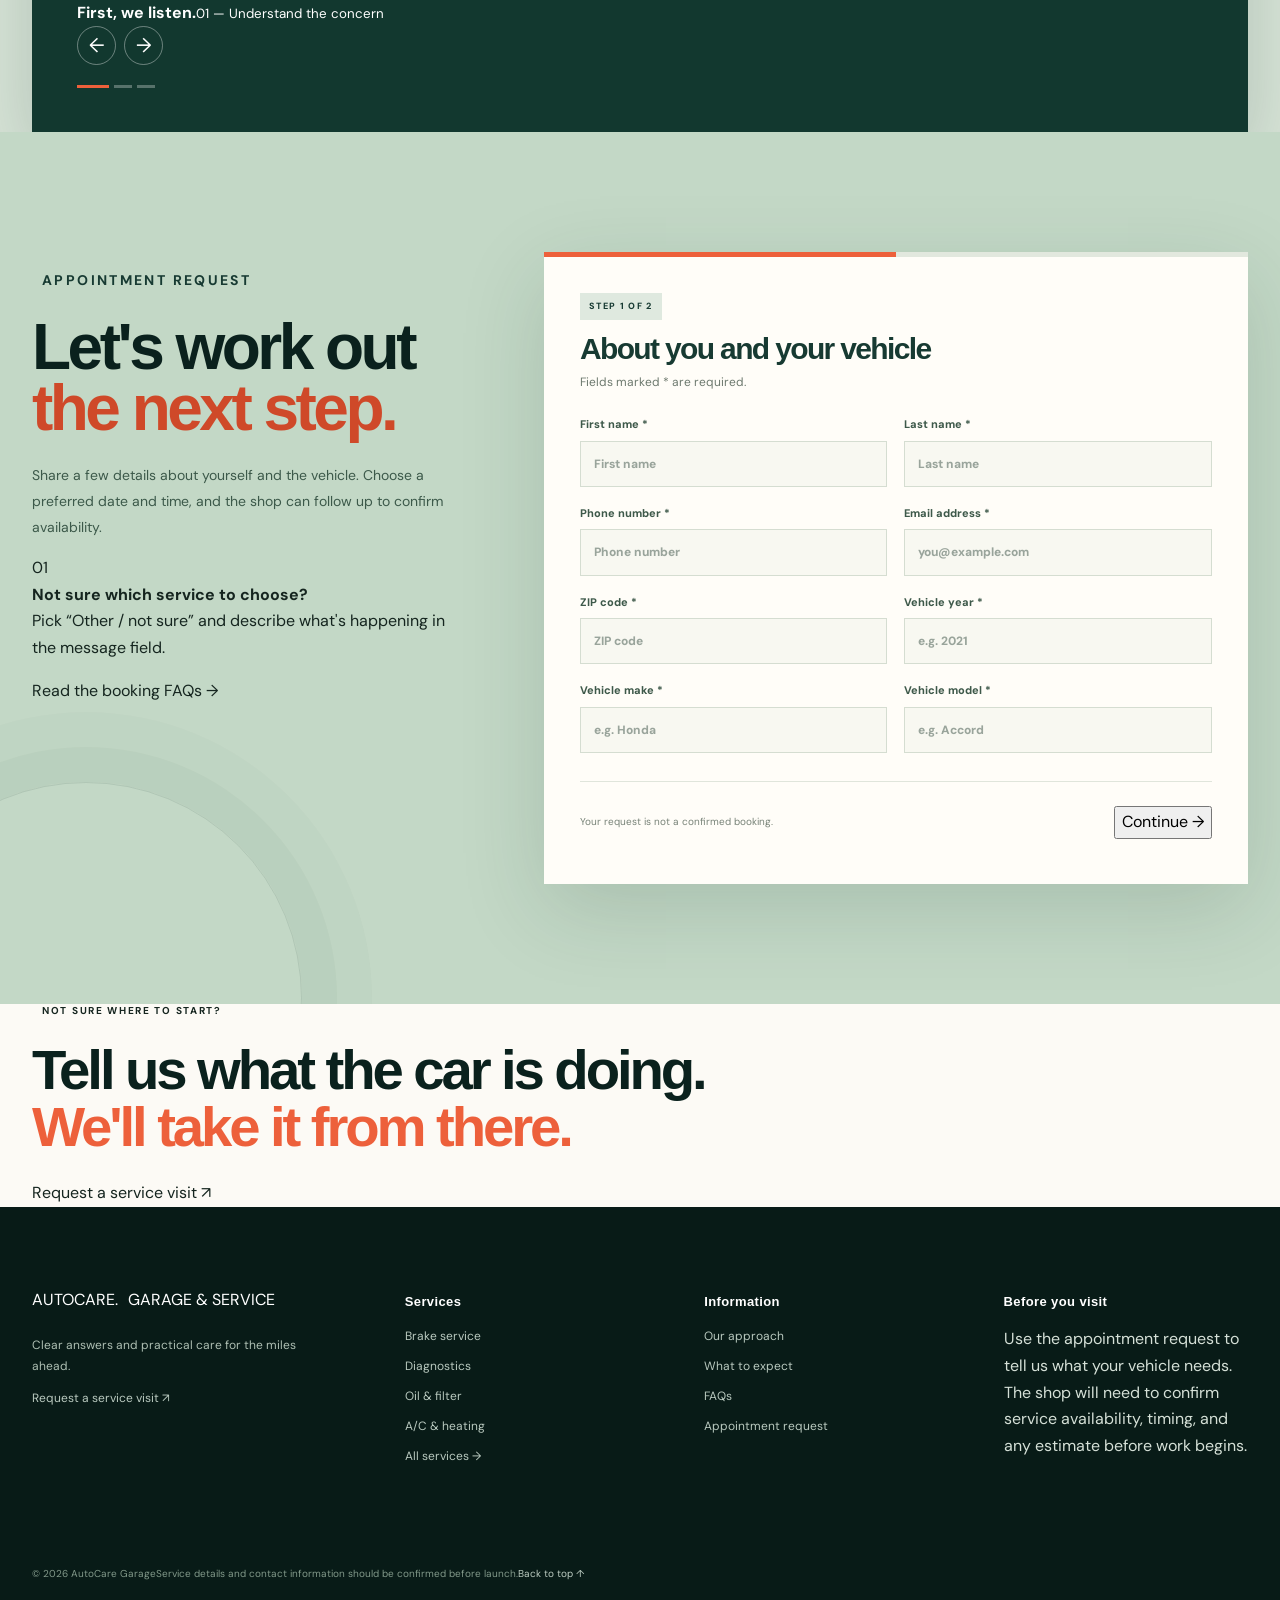
==== commit a83f6742: "Replace template-like AutoCare homepage with a more considered editorial design" ====
--- a/index.html
+++ b/index.html
@@ -1,94 +1,268 @@
 <!doctype html>
 <html lang="en">
 <head>
-<meta charset="utf-8"><meta name="viewport" content="width=device-width, initial-scale=1">
-<meta name="theme-color" content="#173b33">
-<meta name="description" content="Full-service auto repair and maintenance with clear recommendations and dependable local care.">
-<title>AutoCare Garage — Considered Care for Every Mile</title>
-<link rel="preconnect" href="https://fonts.googleapis.com"><link rel="preconnect" href="https://fonts.gstatic.com" crossorigin>
-<link href="https://fonts.googleapis.com/css2?family=DM+Sans:wght@400;500;600;700;800&family=Space+Grotesk:wght@400;500;600;700&display=swap" rel="stylesheet">
-<link rel="stylesheet" href="styles.css?v=considered-premium-20261013">
+  <meta charset="utf-8">
+  <meta name="viewport" content="width=device-width, initial-scale=1">
+  <meta name="theme-color" content="#173b32">
+  <meta name="description" content="Practical auto repair and maintenance, with clear explanations and a straightforward service process.">
+  <title>AutoCare Garage | Auto Repair &amp; Maintenance</title>
+  <link rel="preconnect" href="https://fonts.googleapis.com">
+  <link rel="preconnect" href="https://fonts.gstatic.com" crossorigin>
+  <link href="https://fonts.googleapis.com/css2?family=DM+Sans:wght@400;500;600;700;800&family=DM+Serif+Display:ital@0;1&display=swap" rel="stylesheet">
+  <link rel="stylesheet" href="styles.css?v=human-crafted-20261013">
 </head>
 <body>
-<div class="utility-bar" id="top"><div class="container utility-inner"><div class="utility-left"><span class="utility-dot"></span><span>AutoCare Garage</span><span class="utility-separator">|</span><a href="#contact">Add shop phone number</a></div><div class="utility-links"><a href="#community">Careers</a><span></span><a href="#contact">Contact Us</a></div></div></div>
-<div class="location-strip"><div class="container location-inner"><div class="location-current"><span class="location-pin">⌖</span><span><small>YOUR LOCAL AUTO REPAIR SHOP</small><b>Add Your City, State</b></span></div><a class="location-change" href="#contact">Change Location <span>⌄</span></a><div class="location-hours"><span class="hours-dot"></span> Dependable service for every mile</div></div></div>
+
+<div class="utility-bar" id="top">
+  <div class="container utility-inner">
+    <span>AutoCare Garage <span class="utility-divider">/</span> Automotive service &amp; repair</span>
+    <a href="#appointment">Request a service visit <span aria-hidden="true">↗</span></a>
+  </div>
+</div>
 <header class="site-header">
- <div class="container header-inner">
-  <a class="brand" href="index.html" aria-label="AutoCare Garage home"><span class="brand-mark"><svg viewBox="0 0 48 48" aria-hidden="true"><path d="M8 29h32l-3.2-10.2a4 4 0 0 0-3.8-2.8H15a4 4 0 0 0-3.8 2.8L8 29Z" fill="none" stroke="currentColor" stroke-width="2.8"/><path d="M11 29v7h5v-3h16v3h5v-7M14 24h20M17 16l2-5h10l2 5" fill="none" stroke="currentColor" stroke-width="2.8" stroke-linecap="round" stroke-linejoin="round"/><circle cx="15" cy="29" r="2" fill="currentColor"/><circle cx="33" cy="29" r="2" fill="currentColor"/></svg></span><span class="brand-type"><strong>AutoCare</strong><small>GARAGE &amp; SERVICE</small></span></a>
-  <button class="menu-toggle" aria-expanded="false" aria-controls="primary-nav" aria-label="Open navigation"><span></span><span></span><span></span></button>
-  <nav class="main-nav" id="primary-nav" aria-label="Main navigation">
-   <a href="index.html">Home</a>
-   <div class="nav-item has-mega"><button class="nav-trigger" aria-expanded="false" aria-controls="services-menu">Our Services <span class="chevron"></span></button>
-    <div class="mega-menu" id="services-menu">
-     <div class="mega-content">
-      <div class="mega-common">
-       <div class="mega-common-head"><div><span class="eyebrow dark"><i></i> COMMON SERVICES</span><p>Start with a service that fits your vehicle's needs.</p></div><a href="service.html?service=all-services" class="mega-view-all">View All Services <b>→</b></a></div>
-       <div class="mega-common-links">
-        <a href="service.html?service=check-engine-light"><span class="mega-icon">⌁</span><b>Check Engine Light</b></a>
-        <a href="service.html?service=scheduled-maintenance"><span class="mega-icon">◷</span><b>Scheduled Maintenance</b></a>
-        <a href="service.html?service=brakes"><span class="mega-icon">◉</span><b>Brakes</b></a>
-        <a href="service.html?service=ac-services"><span class="mega-icon">❄</span><b>A/C Services</b></a>
-        <a href="service.html?service=oil-filter-change"><span class="mega-icon">◌</span><b>Oil &amp; Filter Change</b></a>
-        <a href="service.html?service=batteries"><span class="mega-icon">ϟ</span><b>Batteries</b></a>
-       </div>
-      </div>
-      <div class="mega-directory">
-       <div class="mega-directory-heading"><span class="eyebrow dark"><i></i> OUR SERVICES</span><span>Full-service auto repair and maintenance</span></div>
-       <div class="mega-directory-columns">
-        <div><a href="service.html?service=ac-services">A/C Services</a><a href="service.html?service=air-filtration">Air Filtration</a><a href="service.html?service=alignment">Alignment</a><a href="service.html?service=auto-repair-estimates">Auto Repair Estimates</a><a href="service.html?service=alternator-starter">Alternator &amp; Starter</a><a href="service.html?service=batteries">Batteries</a><a href="service.html?service=brakes">Brakes</a><a href="service.html?service=check-engine-light">Check Engine Light</a></div>
-        <div><a href="service.html?service=computer-diagnostics">Computer Diagnostics</a><a href="service.html?service=cooling-system">Cooling System</a><a href="service.html?service=courtesy-inspections">Courtesy Inspections</a><a href="service.html?service=drivetrain">Drivetrain</a><a href="service.html?service=electrical-system">Electrical System</a><a href="service.html?service=suspension">Suspension</a><a href="service.html?service=engine-services">Engine Services</a><a href="service.html?service=exhaust-system">Exhaust System</a></div>
-        <div><a href="service.html?service=extended-warranty-service">Extended Warranty Service</a><a href="service.html?service=european-vehicle-service">European Vehicle Service</a><a href="service.html?service=fleet-service">Fleet Service</a><a href="service.html?service=fuel-system">Fuel System</a><a href="service.html?service=oil-filter-change">Oil &amp; Filter Change</a><a href="service.html?service=power-steering">Power Steering</a><a href="service.html?service=pre-purchase-inspections">Pre-Purchase Inspections</a></div>
-        <div><a href="service.html?service=scheduled-maintenance">Scheduled Maintenance</a><a href="service.html?service=tire-rotation">Tire Rotation</a><a href="service.html?service=transmission-services">Transmission Services</a><a href="service.html?service=tune-ups">Tune-Ups</a><a href="service.html?service=golf-cart-services">Golf Cart Services</a><a href="service.html?service=all-services" class="directory-highlight">View All Services <b>→</b></a></div>
-       </div>
-      </div>
-      <div class="mega-promo-row">
-       <a class="mega-promo" href="#concierge"><span class="promo-symbol">↗</span><span><b>Convenient Concierge Service</b><small>Ask about pick-up and drop-off options for your service visit.</small></span><strong>→</strong></a>
-       <a class="mega-promo" href="#warranty"><span class="promo-symbol">✓</span><span><b>The AutoCare Confidence Promise</b><small>Clear recommendations, quality workmanship, and no mystery estimates.</small></span><strong>→</strong></a>
-      </div>
-     </div>
-    </div>
-   </div>
-   <div class="nav-item has-mega"><button class="nav-trigger" aria-expanded="false" aria-controls="about-menu">About Us <span class="chevron"></span></button>
-    <div class="mega-menu about-mega" id="about-menu"><div class="mega-content">
-     <div class="mega-common"><div class="mega-common-head"><div><span class="eyebrow dark"><i></i> COMMON SERVICES</span><p>Quick links to services drivers ask about most.</p></div><a href="service.html?service=all-services" class="mega-view-all">View All Services <b>→</b></a></div>
-      <div class="mega-common-links"><a href="service.html?service=check-engine-light"><span class="mega-icon">⌁</span><b>Check Engine Light</b></a><a href="service.html?service=scheduled-maintenance"><span class="mega-icon">◷</span><b>Scheduled Maintenance</b></a><a href="service.html?service=brakes"><span class="mega-icon">◉</span><b>Brakes</b></a><a href="service.html?service=ac-services"><span class="mega-icon">❄</span><b>A/C Services</b></a><a href="service.html?service=oil-filter-change"><span class="mega-icon">◌</span><b>Oil &amp; Filter Change</b></a><a href="service.html?service=batteries"><span class="mega-icon">ϟ</span><b>Batteries</b></a></div>
-     </div>
-     <div class="mega-directory"><div class="mega-directory-heading"><span class="eyebrow dark"><i></i> ABOUT AUTOCARE</span><span>People first. Service you can understand.</span></div><div class="mega-directory-columns about-directory">
-      <div><a href="#our-approach">Our Approach</a><a href="#community">About Our Shop</a><a href="#team">Meet the Team</a></div>
-      <div><a href="#warranty">Warranty &amp; Quality</a><a href="#faq">Car Care FAQs</a><a href="#community">Community Involvement</a></div>
-      <div><a href="#concierge">Concierge Options</a><a href="#amenities">Shop Amenities</a><a href="#reviews">Customer Feedback</a></div>
-      <div><a href="#awards">Awards &amp; Credentials</a><a href="#contact">Contact Our Team</a><a href="#appointment" class="directory-highlight">Book Service <b>→</b></a></div>
-     </div></div>
-     <div class="mega-promo-row"><a class="mega-promo" href="#concierge"><span class="promo-symbol">⌖</span><span><b>Service That Fits Your Day</b><small>Ask about local transportation and convenient drop-off.</small></span><strong>→</strong></a><a class="mega-promo" href="#warranty"><span class="promo-symbol">✓</span><span><b>Clear Work. Clear Answers.</b><small>We explain the work and next steps before you decide.</small></span><strong>→</strong></a></div>
-    </div></div>
-   </div>
-   <a href="#care-plus">Care+</a>
-   <a href="#appointment" class="header-cta">Book Service Now <span>↗</span></a>
-   <div class="header-social"><a href="#contact" aria-label="Facebook">f</a><a href="#contact" aria-label="Instagram">◎</a></div>
-  </nav>
- </div>
+  <div class="container header-inner">
+    <a class="brand" href="index.html" aria-label="AutoCare Garage home">
+      <span class="brand-word">AUTOCARE<span class="brand-period">.</span></span>
+      <span class="brand-descriptor">GARAGE &amp; SERVICE</span>
+    </a>
+    <button class="menu-toggle" aria-expanded="false" aria-controls="primary-nav" aria-label="Open navigation"><span></span><span></span><span></span></button>
+    <nav class="main-nav" id="primary-nav" aria-label="Main navigation">
+      <a href="index.html" class="nav-home">Home</a>
+      <div class="nav-item">
+        <button class="nav-trigger" aria-expanded="false" aria-controls="services-menu">Services <span class="chevron" aria-hidden="true"></span></button>
+        <div class="mega-menu" id="services-menu">
+          <div class="mega-head">
+            <div><span class="menu-label">AUTOCARE SERVICES</span><h2>What can we help<br>you sort out?</h2><a class="menu-all" href="service.html?service=all-services">Browse all services <span>→</span></a></div>
+            <div class="mega-popular">
+              <span class="menu-label">COMMON REQUESTS</span>
+              <a href="service.html?service=brakes"><span>01</span>Brake service <b>↗</b></a>
+              <a href="service.html?service=check-engine-light"><span>02</span>Check engine light <b>↗</b></a>
+              <a href="service.html?service=oil-filter-change"><span>03</span>Oil &amp; filter change <b>↗</b></a>
+              <a href="service.html?service=scheduled-maintenance"><span>04</span>Scheduled maintenance <b>↗</b></a>
+            </div>
+          </div>
+          <div class="mega-directory">
+            <div><span class="menu-label">MAINTENANCE</span><a href="service.html?service=scheduled-maintenance">Scheduled maintenance</a><a href="service.html?service=oil-filter-change">Oil &amp; filter change</a><a href="service.html?service=tire-rotation">Tire rotation</a><a href="service.html?service=air-filtration">Air filtration</a><a href="service.html?service=tune-ups">Tune-ups</a></div>
+            <div><span class="menu-label">REPAIR</span><a href="service.html?service=brakes">Brakes</a><a href="service.html?service=engine-services">Engine services</a><a href="service.html?service=transmission-services">Transmission</a><a href="service.html?service=suspension">Suspension &amp; steering</a><a href="service.html?service=exhaust-system">Exhaust system</a></div>
+            <div><span class="menu-label">DIAGNOSTICS</span><a href="service.html?service=check-engine-light">Check engine light</a><a href="service.html?service=computer-diagnostics">Computer diagnostics</a><a href="service.html?service=electrical-system">Electrical system</a><a href="service.html?service=cooling-system">Cooling system</a><a href="service.html?service=ac-services">A/C &amp; heating</a></div>
+            <div><span class="menu-label">SPECIALTY</span><a href="service.html?service=alignment">Alignment</a><a href="service.html?service=batteries">Batteries</a><a href="service.html?service=alternator-starter">Alternator &amp; starter</a><a href="service.html?service=european-vehicle-service">European vehicles</a><a href="service.html?service=fleet-service">Fleet service</a></div>
+          </div>
+        </div>
+      </div>
+      <div class="nav-item">
+        <button class="nav-trigger" aria-expanded="false" aria-controls="about-menu">Our approach <span class="chevron" aria-hidden="true"></span></button>
+        <div class="simple-dropdown" id="about-menu">
+          <a href="index.html#our-approach">How we work</a>
+          <a href="index.html#difference">What to expect</a>
+          <a href="index.html#faq">Common questions</a>
+          <a href="index.html#contact">Get in touch</a>
+        </div>
+      </div>
+      <a href="index.html#faq">FAQs</a>
+      <a href="index.html#appointment" class="header-cta">Book service <span aria-hidden="true">↗</span></a>
+    </nav>
+  </div>
 </header>
-<div class="quick-links"><div class="container quick-links-inner"><a href="#appointment"><span class="quick-icon">▣</span><span><b>Schedule Your Visit</b><small>Request an appointment</small></span><strong>→</strong></a><a href="#warranty"><span class="quick-icon">✓</span><span><b>The AutoCare Promise</b><small>Quality and confidence</small></span><strong>→</strong></a><a href="#special-offers"><span class="quick-icon">%</span><span><b>View Special Offers</b><small>Ask about current offers</small></span><strong>→</strong></a></div></div>
 <main>
-<section class="reference-hero"><div class="reference-hero-photo"></div><div class="reference-hero-overlay"></div><div class="container reference-hero-inner"><div class="reference-hero-copy"><span class="reference-kicker">LOCAL SERVICE. PERSONAL CARE.</span><h1>Auto Repair,<br><em>Thought Through.</em></h1><p>From routine maintenance to the repair you did not plan for, get clear guidance, skilled attention, and a shop that respects your time.</p><div class="reference-hero-actions"><a class="btn btn-orange" href="#appointment">Book Service Now <span>→</span></a><a class="btn btn-outline-light" href="#services-directory">Explore Our Services <span>→</span></a></div></div><div class="reference-hero-badge"><span class="badge-icon">AC</span><span><b>AutoCare Garage</b><small>Service with care and integrity</small></span></div></div></section>
-<section class="intro-section reference-intro" id="our-approach"><div class="container reference-intro-grid"><div class="reference-intro-text"><div class="eyebrow dark"><i></i> WELCOME TO AUTOCARE GARAGE</div><h2>High-Quality Auto Repair<br><em>With People in Mind</em></h2><h3>Reliable service. Clear answers. A team you can talk to.</h3><p>Whether you're here for preventive maintenance or a repair you didn't plan on, our team aims to make the process feel straightforward. We'll listen to your concerns, explain what we find, and review the available options before you decide what comes next.</p><p>We believe a good auto repair experience is about more than the vehicle. It's also about being treated with respect, knowing what work is being recommended, and having a team that keeps you informed.</p><p>Ready to plan a visit? Send an appointment request online or contact your local shop directly.</p><div class="reference-intro-actions"><a class="btn btn-orange" href="#appointment">Schedule Your Visit <span>→</span></a><a class="text-link" href="#difference">Why Choose AutoCare <b>→</b></a></div></div><div class="reference-intro-image-wrap"><img class="reference-intro-image" src="https://images.unsplash.com/photo-1487754180451-c456f719a1fc?auto=format&fit=crop&w=1100&q=85" alt="Automotive technician working beside a vehicle"><div class="image-caption"><span class="caption-symbol">✓</span><span><b>A more personal service visit</b><small>Clear recommendations from start to finish.</small></span></div></div></div></section>
-<section class="reference-text-section" id="ev-services"><div class="container reference-text-grid"><div><div class="eyebrow dark"><i></i> MODERN VEHICLE CARE</div><h2>Electric, Hybrid &amp;<br><em>Today's Vehicles</em></h2></div><div><p class="reference-lead">Vehicle technology keeps moving forward. Service should keep pace.</p><p>Today's cars rely on sophisticated systems, advanced diagnostics, and vehicle-specific maintenance. Ask our team about the training, equipment, and services available for your particular make and model, including hybrid and electric vehicles.</p><a class="text-link" href="service.html?service=computer-diagnostics">Explore diagnostics <b>→</b></a></div></div></section>
-<section class="concierge-section reference-feature-section" id="concierge"><div class="container reference-feature-grid"><div class="reference-feature-image"><img src="https://images.unsplash.com/photo-1632823471565-1ecdf5c5d4f9?auto=format&fit=crop&w=1100&q=85" alt="Vehicle in an automotive repair bay"><div class="feature-image-label"><span>AC</span><b>AutoCare<br>Service Experience</b></div></div><div class="reference-feature-copy"><div class="eyebrow dark"><i></i> SERVICE BUILT AROUND YOUR DAY</div><h2>Convenient Concierge<br><em>Options</em></h2><p class="reference-lead">Your car needs attention. Your day still has to keep moving.</p><p>Ask about pick-up and drop-off options, after-hours key drop, scheduling, and other ways to make a service visit easier. We'll explain the options available at your local shop so you can plan around work, family, and the rest of your day.</p><p>Availability, service areas, and any applicable fees should be confirmed with the shop before scheduling.</p><a href="#contact" class="btn btn-orange">Ask About Convenience Options <span>→</span></a></div></div></section>
-<section class="reference-text-section alt" id="team"><div class="container reference-text-grid"><div><div class="eyebrow dark"><i></i> KNOW WHO'S WORKING ON YOUR CAR</div><h2>Our Automotive<br><em>Service Team</em></h2></div><div><p class="reference-lead">Good work begins with people who take the time to understand the problem.</p><p>Our goal is to provide careful, professional service for a wide range of maintenance and repair needs. We'll talk through what you're experiencing, explain what the inspection shows, and help you understand the next step. Add the actual team member names, certifications, and shop photography here before launch.</p><a class="text-link" href="#community">Meet the local team <b>→</b></a></div></div></section>
-<section class="reference-inspection"><div class="container inspection-grid"><div class="inspection-copy"><div class="eyebrow light"><i></i> PREVENTIVE MAINTENANCE</div><h2>Plan Ahead.<br><em>Drive With Confidence.</em></h2><p>Staying current with maintenance can help you understand the condition of your vehicle and prepare for upcoming service needs.</p><p>Our team can help you review manufacturer-recommended intervals and inspect key components. Ask what is included in your shop's inspection process, and what each finding means for safety, reliability, and timing.</p><a class="btn btn-light" href="service.html?service=scheduled-maintenance">Explore Maintenance <span>→</span></a></div><div class="inspection-card-list"><article><span>01</span><div><h3>Preventive maintenance</h3><p>Oil and filter changes, fluid checks, and services matched to your vehicle.</p></div></article><article><span>02</span><div><h3>Vehicle inspections</h3><p>Review visible wear and key systems with clear explanations of findings.</p></div></article><article><span>03</span><div><h3>Digital documentation</h3><p>Ask whether photos or a written report are available for your service visit.</p></div></article></div></div></section>
-<section class="reference-text-section" id="community"><div class="container reference-text-grid"><div><div class="eyebrow dark"><i></i> LOCAL SHOP. PERSONAL SERVICE.</div><h2>Quality, Trust &amp;<br><em>Community</em></h2></div><div><p class="reference-lead">A trustworthy auto shop is built one visit and one conversation at a time.</p><p>We want drivers to feel comfortable asking questions, understanding their options, and making informed decisions about their vehicles. Use this space to introduce the actual owners and team, explain the shop's community connections, and share verified details about the way the business serves its area.</p><p>When service recommendations are clear and expectations are set upfront, it is easier to make a plan that works for you and your car.</p><a class="text-link" href="#team">More about our team <b>→</b></a></div></div></section>
-<section class="reference-faq" id="faq"><div class="container reference-faq-grid"><div><div class="eyebrow dark"><i></i> COMMON QUESTIONS</div><h2>Frequently Asked<br><em>Questions</em></h2><p>Have a question before you book? Here are a few helpful starting points.</p><a class="text-link" href="#contact">Talk with the shop <b>→</b></a></div><div class="faq-list"><details><summary>Do I need an appointment for service?<span>+</span></summary><p>An appointment helps the team plan its schedule, but availability varies. Contact the shop or submit a request to discuss your preferred day and time.</p></details><details><summary>Can you help me understand which service my car needs?<span>+</span></summary><p>Tell the team what you are noticing, your vehicle's year, make, model, and any warning lights or changes in performance. Diagnosis may be needed before the correct repair can be identified.</p></details><details><summary>Will I receive an estimate before repairs begin?<span>+</span></summary><p>Confirm the shop's authorization process when scheduling. You should understand the proposed work, applicable costs, and next steps before deciding to proceed.</p></details><details><summary>What should I know about parts and labor warranties?<span>+</span></summary><p>Warranty coverage depends on the business, parts, and work performed. Ask for the current written policy and add the confirmed coverage details to this website.</p></details><details><summary>Do you service hybrid and electric vehicles?<span>+</span></summary><p>Service capability varies by shop, model, and repair. Contact the team to confirm that they have the training and equipment needed for your specific vehicle.</p></details></div></div></section>
-<section class="reference-awards" id="awards"><div class="container"><div class="awards-heading"><div class="eyebrow dark"><i></i> TRAINING &amp; RECOGNITION</div><h2>Professional Standards.<br><em>Ongoing Improvement.</em></h2><p>Add only certifications, partnerships, awards, or affiliations currently held by this business.</p></div><div class="award-list"><div><span class="award-seal">ASE</span><b>ASE-Certified Technicians</b><small>Display only if verified</small></div><div><span class="award-seal">✓</span><b>Quality Workmanship</b><small>Shop standards</small></div><div><span class="award-seal">★</span><b>Customer Recognition</b><small>Add verified awards</small></div><div><span class="award-seal">◈</span><b>Trusted Parts &amp; Service</b><small>Add confirmed partners</small></div><div><span class="award-seal">AC</span><b>Locally Focused Care</b><small>Your neighborhood shop</small></div></div></div></section>
-<section class="reference-amenities" id="amenities"><div class="container"><div class="amenities-heading"><div><div class="eyebrow dark"><i></i> WELCOME IN</div><h2>Your Visit to<br><em>AutoCare Garage</em></h2></div><p>Good service includes setting expectations. Update the amenities below to reflect what this shop actually offers.</p></div><div class="reference-amenities-grid"><article><span>⚙</span><b>Trained Technicians</b></article><article><span>↗</span><b>Convenient Shuttle</b></article><article><span>⌁</span><b>Wi-Fi Access</b></article><article><span>✓</span><b>Vehicle Inspections</b></article><article><span>◷</span><b>After-Hours Drop-Off</b></article><article><span>☕</span><b>Refreshments</b></article><article><span>⌂</span><b>Customer Restrooms</b></article><article><span>▤</span><b>Comfortable Waiting Area</b></article></div></div></section>
-<section class="reference-why" id="difference"><div class="container"><div class="why-heading"><div class="eyebrow dark"><i></i> WHY CHOOSE AUTOCARE?</div><h2>A Little More Care.<br><em>A Better Service Visit.</em></h2></div><div class="why-grid"><article><div class="why-icon">↗</div><h3>Convenient Service Options</h3><p>Ask about shuttle, drop-off, and scheduling options that may help you keep your day on track.</p></article><article id="warranty"><div class="why-icon">✓</div><h3>Clear Work &amp; Warranty Terms</h3><p>Understand what work is recommended and ask for warranty coverage in writing before the repair begins.</p></article><article><div class="why-icon">▣</div><h3>Visual Inspection Details</h3><p>Ask whether photos or inspection notes are available to help you understand the condition of your vehicle.</p></article><article><div class="why-icon">⌕</div><h3>Preventive Vehicle Check</h3><p>Discuss your vehicle's major systems and whether any maintenance should be planned soon.</p></article><article><div class="why-icon">✦</div><h3>Experienced Professionals</h3><p>Learn about the team's experience and which types of vehicles and repairs the shop supports.</p></article></div></div></section>
-<section class="reference-owner" id="care-plus"><div class="container owner-grid"><div class="owner-photo"><img src="https://images.unsplash.com/photo-1621905231915-aaf3b4c6f4d7?auto=format&fit=crop&w=1100&q=85" alt="Automotive technician working in a repair shop"><div class="owner-photo-badge">AUTOCARE<br>GARAGE</div></div><div class="owner-copy"><div class="eyebrow dark"><i></i> LOCALLY OWNED &amp; OPERATED</div><h2>People You Know.<br><em>Care You Can Trust.</em></h2><p class="owner-lead">Get to know the people behind the service.</p><p>This section is reserved for the actual owner or shop leadership, a short introduction, and a genuine photo of the team. Add the correct names and background before publishing so the page reflects the real business.</p><div class="owner-facts"><span>✓ Clear communication</span><span>✓ Quality-focused work</span><span>✓ Local customer care</span></div><a href="#contact" class="btn btn-orange">About Our Shop <span>→</span></a></div></div></section>
-<section class="reference-service-directory" id="services-directory"><div class="container"><div class="service-directory-heading"><div><div class="eyebrow dark"><i></i> AUTOCARE GARAGE SERVICES</div><h2>Just Some of the Services<br><em>We Can Help With</em></h2></div><a href="service.html?service=all-services" class="text-link">View All Services <b>→</b></a></div><p class="directory-intro">From routine maintenance to diagnostics and repair, choose a category below to learn more. Availability depends on vehicle and shop capability.</p><div class="reference-service-list"><a href="service.html?service=ac-services">Air conditioning service <span>→</span></a><a href="service.html?service=transmission-services">Transmission service <span>→</span></a><a href="service.html?service=engine-services">Engine services <span>→</span></a><a href="service.html?service=oil-filter-change">Oil &amp; filter changes <span>→</span></a><a href="service.html?service=brakes">Brake service <span>→</span></a><a href="service.html?service=batteries">Battery testing &amp; replacement <span>→</span></a><a href="service.html?service=air-filtration">Air filtration <span>→</span></a><a href="service.html?service=computer-diagnostics">Computer diagnostics <span>→</span></a><a href="service.html?service=golf-cart-services">Golf cart services <span>→</span></a><a href="service.html?service=alignment">Alignment <span>→</span></a><a href="service.html?service=suspension">Suspension &amp; steering <span>→</span></a><a href="service.html?service=scheduled-maintenance">Scheduled maintenance <span>→</span></a></div></div></section>
-<section class="reference-specials" id="special-offers"><div class="container specials-inner"><div><div class="eyebrow light"><i></i> ASK ABOUT CURRENT OFFERS</div><h2>Keep Your Vehicle Moving<br><em>Without the Guesswork.</em></h2><p>Specials, discounts, and promotional offers should be added here only after they are confirmed by the shop.</p></div><a href="#contact" class="btn btn-light">Ask About Offers <span>→</span></a></div></section>
-<section class="appointment-section" id="appointment"><div class="container appointment-layout"><div class="appointment-intro"><div class="eyebrow light"><i></i> SCHEDULE A VISIT</div><h2>Let's Plan Your<br><em>Service Appointment.</em></h2><p>Tell us a little about yourself, your vehicle, and your preferred appointment time. The shop will need to confirm availability.</p><div class="appointment-contact"><span>☎</span><div><small>Need service sooner?</small><b>Contact the shop directly</b><em>Replace with the verified phone number</em></div></div><div class="appointment-steps"><span class="step-marker active">1</span><i></i><span class="step-marker">2</span><div><b>Your details</b><small>Desired appointment</small></div></div></div>
-<form class="appointment-form" id="appointment-form"><div class="form-progress"><span class="progress-fill"></span></div><div class="form-step active" data-step="1"><div class="form-title"><span>STEP 1 OF 2</span><h3>Tell us about yourself.</h3><p>Complete the required contact and vehicle details below.</p></div><div class="form-grid"><label>First name *<input name="firstName" required autocomplete="given-name" placeholder="First name"></label><label>Last name *<input name="lastName" required autocomplete="family-name" placeholder="Last name"></label><label>Phone number *<input name="phone" required type="tel" autocomplete="tel" placeholder="(555) 555-5555"></label><label>Email address *<input name="email" required type="email" autocomplete="email" placeholder="you@example.com"></label><label>ZIP code *<input name="zip" required inputmode="numeric" autocomplete="postal-code" placeholder="ZIP code"></label><label>Vehicle year *<input name="year" required inputmode="numeric" placeholder="e.g. 2021"></label><label>Vehicle make *<input name="make" required placeholder="e.g. Honda"></label><label>Vehicle model *<input name="model" required placeholder="e.g. Accord"></label></div><div class="form-actions"><span class="form-note">* Required information</span><button class="btn btn-orange next-step" type="button">Next Step <span>→</span></button></div></div>
-<div class="form-step" data-step="2"><div class="form-title"><span>STEP 2 OF 2</span><h3>Choose a preferred appointment.</h3><p>These preferences are requests, not a confirmed booking.</p></div><div class="form-grid"><label>Desired appointment date *<input name="date" type="date" required></label><label>Desired time *<select name="time" required><option value="">Select a time</option><option>Early morning</option><option>Morning</option><option>Midday</option><option>Afternoon</option></select></label><label>Second choice date<input name="date2" type="date"></label><label>Second choice time<select name="time2"><option value="">Optional</option><option>Early morning</option><option>Morning</option><option>Midday</option><option>Afternoon</option></select></label><label class="span-two">Requested service *<select name="service" required><option value="">Select service</option><option>Check engine light / diagnostics</option><option>Scheduled maintenance / oil change</option><option>Brakes</option><option>A/C or heating</option><option>Battery or electrical</option><option>Tires / alignment / suspension</option><option>Transmission / drivetrain</option><option>Other / not sure</option></select></label><label class="span-two">Additional message<textarea name="message" rows="3" placeholder="Please tell us anything else about your vehicle or request."></textarea></label></div><p class="form-disclaimer">This demo form does not transmit or store requests. A live form or booking integration must be connected before launch.</p><div class="form-actions"><button class="btn btn-back previous-step" type="button">← Previous Step</button><button class="btn btn-orange" type="submit">Submit Appointment Request <span>→</span></button></div></div><div class="form-success" hidden><div class="success-mark">✓</div><h3>Form interaction complete.</h3><p>This is a demonstration only; no appointment was sent. Connect a real form service before publishing.</p><button type="button" class="text-link reset-form">Start again ↻</button></div><p class="form-status" id="form-status" role="status" aria-live="polite"></p></form></div></section>
-<section class="reviews-section" id="reviews"><div class="container reviews-layout"><div class="reviews-intro"><div class="eyebrow dark"><i></i> CUSTOMER FEEDBACK</div><h2>Guest<br><em>Testimonials</em></h2><p>Feature real, approved customer feedback here to give new visitors a feel for the service experience.</p><a href="#contact" class="text-link">Share Feedback <b>→</b></a></div><div class="review-carousel"><div class="review-top"><span class="quote-mark">“</span><span class="review-stars">★★★★★</span><span class="review-counter" id="review-counter">01 / 03</span></div><p class="review-quote" id="review-quote">Replace this placeholder with a verified customer review approved for publication.</p><div class="review-bottom"><div><b id="review-name">Customer testimonial placeholder</b><small id="review-meta">Verified review to be added</small></div><div class="review-controls"><button type="button" id="review-prev" aria-label="Previous review">←</button><button type="button" id="review-next" aria-label="Next review">→</button></div></div><div class="review-dots" aria-hidden="true"><span class="active"></span><span></span><span></span></div></div></div></section>
+  <section class="hero">
+    <div class="hero-copy">
+      <div class="container hero-copy-inner">
+        <p class="eyebrow"><span></span> AUTO REPAIR &amp; MAINTENANCE</p>
+        <h1>Know what your car needs.<br><em>Understand why.</em></h1>
+        <p class="hero-lead">From an unfamiliar noise to the next oil change, start with a clear conversation and a repair plan you can understand.</p>
+        <div class="hero-actions">
+          <a class="button button-primary" href="#appointment">Request an appointment <span>↗</span></a>
+          <a class="button button-text" href="#services-directory">Explore services <span>→</span></a>
+        </div>
+        <p class="hero-footnote">Maintenance <i></i> Diagnostics <i></i> Repairs</p>
+      </div>
+    </div>
+    <div class="hero-visual">
+      <img src="https://images.unsplash.com/photo-1486262715619-67b85e0b08d3?auto=format&fit=crop&w=1800&q=88" alt="Vehicle being serviced in an automotive workshop">
+      <div class="hero-image-note"><span class="note-rule"></span><span>Good service starts<br>with a clear explanation.</span></div>
+      <div class="hero-image-index">01 <span>/</span> 04</div>
+    </div>
+  </section>
+
+  <div class="promise-strip">
+    <div class="container promise-inner">
+      <div><span class="promise-number">01</span><p><b>Understand the issue</b><small>Start with what you are noticing.</small></p></div>
+      <div><span class="promise-number">02</span><p><b>Review the options</b><small>Get the recommendation in plain language.</small></p></div>
+      <div><span class="promise-number">03</span><p><b>Choose what comes next</b><small>Ask questions before authorizing work.</small></p></div>
+    </div>
+  </div>
+
+  <section class="intro-section reference-intro" id="our-approach">
+    <div class="container intro-grid">
+      <div class="intro-copy reference-intro-text">
+        <p class="eyebrow"><span></span> A MORE STRAIGHTFORWARD VISIT</p>
+        <h2>Car trouble is enough.<br><em>The process shouldn't be.</em></h2>
+        <p>It can be hard to know whether a noise is urgent, what a warning light means, or which maintenance is due. You shouldn't have to guess your way through the conversation.</p>
+        <p>Tell us what you have noticed. The next step is to understand the concern, explain what can be checked, and talk through the available options before you decide how to proceed.</p>
+        <a class="text-link" href="#difference">How the process works <span>→</span></a>
+      </div>
+      <div class="intro-photo reference-intro-image-wrap">
+        <img class="reference-intro-image" src="https://images.unsplash.com/photo-1487754180451-c456f719a1fc?auto=format&fit=crop&w=1150&q=85" alt="Automotive technician inspecting a vehicle during service">
+        <div class="photo-caption"><span>IN THE WORKSHOP</span><p>Every vehicle has a story. Start with the details.</p></div>
+      </div>
+    </div>
+  </section>
+
+  <section class="services-section" id="services-directory">
+    <div class="container">
+      <div class="section-heading services-heading">
+        <div><p class="eyebrow"><span></span> SERVICES</p><h2>Find the right<br><em>place to start.</em></h2></div>
+        <p>Have a specific concern or just keeping up with maintenance? Browse common services below, or open the full service directory.</p>
+      </div>
+      <div class="service-list">
+        <a class="service-row" href="service.html?service=brakes"><span class="service-count">01</span><span class="service-name">Brakes</span><span class="service-description">Noise, vibration, or a change in pedal feel.</span><span class="service-arrow">↗</span></a>
+        <a class="service-row" href="service.html?service=check-engine-light"><span class="service-count">02</span><span class="service-name">Engine light &amp; diagnostics</span><span class="service-description">Warning lights, unusual sounds, or drivability concerns.</span><span class="service-arrow">↗</span></a>
+        <a class="service-row" href="service.html?service=oil-filter-change"><span class="service-count">03</span><span class="service-name">Oil &amp; filter change</span><span class="service-description">Routine service matched to your vehicle.</span><span class="service-arrow">↗</span></a>
+        <a class="service-row" href="service.html?service=ac-services"><span class="service-count">04</span><span class="service-name">A/C &amp; heating</span><span class="service-description">Airflow, temperature, and climate-control issues.</span><span class="service-arrow">↗</span></a>
+        <a class="service-row" href="service.html?service=batteries"><span class="service-count">05</span><span class="service-name">Battery &amp; electrical</span><span class="service-description">Starting trouble or electrical symptoms.</span><span class="service-arrow">↗</span></a>
+        <a class="service-row" href="service.html?service=suspension"><span class="service-count">06</span><span class="service-name">Steering &amp; suspension</span><span class="service-description">Changes in handling, ride, or tire wear.</span><span class="service-arrow">↗</span></a>
+      </div>
+      <div class="service-list-footer"><p>Looking for something else? The full directory covers more maintenance, repair, and diagnostic categories.</p><a class="text-link" href="service.html?service=all-services">See all services <span>→</span></a></div>
+    </div>
+  </section>
+
+  <section class="inspection-section" id="difference">
+    <div class="inspection-photo">
+      <img src="https://images.unsplash.com/photo-1621905231915-aaf3b4c6f4d7?auto=format&fit=crop&w=1250&q=85" alt="Technician working carefully on a vehicle in a service bay">
+      <span class="image-credit-note">WORKSHOP PHOTOGRAPHY</span>
+    </div>
+    <div class="inspection-copy">
+      <p class="eyebrow"><span></span> WHAT MATTERS DURING A REPAIR</p>
+      <h2>An inspection is useful.<br><em>Understanding it matters more.</em></h2>
+      <p>The point isn't to hand over a list of parts and leave you to decode it. It's to explain what was found, why it matters, and which work may be needed now versus later.</p>
+      <ul class="plain-check-list">
+        <li><span>01</span><div><b>Explain the finding</b><p>What was checked and what the result means.</p></div></li>
+        <li><span>02</span><div><b>Talk through the estimate</b><p>Understand the work, cost, and timing before making a decision.</p></div></li>
+        <li><span>03</span><div><b>Agree on the next step</b><p>Ask questions and authorize the work you are comfortable proceeding with.</p></div></li>
+      </ul>
+    </div>
+  </section>
+
+  <section class="modern-vehicles" id="ev-services">
+    <div class="container modern-grid">
+      <div><p class="eyebrow"><span></span> TODAY'S VEHICLES</p><h2>New technology.<br><em>Vehicle-specific care.</em></h2></div>
+      <div><p>Modern vehicles combine mechanical systems with increasingly complex electronics. The right approach starts with the vehicle, the symptoms, and the equipment needed to assess them.</p><p>For hybrid, electric, or specialty vehicles, contact the shop before booking so the team can confirm the training and service capability available for your make and model.</p><a class="text-link" href="service.html?service=computer-diagnostics">Explore diagnostics <span>→</span></a></div>
+    </div>
+  </section>
+
+  <section class="visit-section" id="concierge">
+    <div class="container visit-grid">
+      <div class="visit-heading">
+        <p class="eyebrow"><span></span> BEFORE YOU BOOK</p>
+        <h2>Make the visit<br><em>easier to plan.</em></h2>
+      </div>
+      <div class="visit-copy">
+        <p>Not sure how long the repair will take, whether you should leave the vehicle, or what to bring along? Those are worth asking before the appointment.</p>
+        <p>Ask the shop about drop-off arrangements, expected timing, transportation options, and anything that could help you plan the day. Available services vary by location.</p>
+        <a class="text-link" href="#appointment">Tell us what you need <span>→</span></a>
+      </div>
+    </div>
+  </section>
+
+  <section class="faq-section" id="faq">
+    <div class="container faq-grid">
+      <div class="faq-intro">
+        <p class="eyebrow"><span></span> COMMON QUESTIONS</p>
+        <h2>Before you<br><em>make a decision.</em></h2>
+        <p>A few useful questions to ask when arranging repair or maintenance.</p>
+        <a class="text-link" href="#appointment">Ask about your vehicle <span>→</span></a>
+      </div>
+      <div class="faq-list">
+        <details><summary>Can you help if I don't know what's wrong? <span>+</span></summary><p>Yes, this is a common place to start. Describe what you notice: sounds, smells, warning lights, changes in handling, or when the issue occurs. The shop can explain the next diagnostic step.</p></details>
+        <details><summary>Will I get an estimate before work begins? <span>+</span></summary><p>Ask the shop to explain the estimate, diagnostic charges, and authorization process before any repair work starts. You should know what is being recommended and what it is expected to cost.</p></details>
+        <details><summary>What if a repair can wait? <span>+</span></summary><p>Ask which findings affect safety or reliability now and which can be planned for later. The answer depends on the actual condition of the vehicle.</p></details>
+        <details><summary>Can you service hybrid or electric vehicles? <span>+</span></summary><p>Capabilities vary by shop and vehicle. Contact the location with your year, make, and model so they can confirm whether the required service is supported.</p></details>
+        <details><summary>Does sending a request confirm my appointment? <span>+</span></summary><p>No. A preferred date and time are a request only. The shop needs to contact you and confirm availability.</p></details>
+      </div>
+    </div>
+  </section>
+
+  <section class="approach-carousel-section" id="team">
+    <div class="container carousel-layout">
+      <div class="carousel-intro">
+        <p class="eyebrow"><span></span> THE SERVICE CONVERSATION</p>
+        <h2>Clear from<br><em>start to finish.</em></h2>
+        <p>A good repair visit is more than the work itself. You should know where things stand and what comes next.</p>
+      </div>
+      <div class="review-carousel" aria-live="polite">
+        <div class="carousel-topline"><span class="review-counter" id="review-counter">01 / 03</span><span class="carousel-rule"></span><span class="carousel-label">OUR APPROACH</span></div>
+        <p class="review-quote" id="review-quote">Start with what you have noticed: the sound, the warning light, the change in the way the vehicle feels.</p>
+        <div class="carousel-bottom">
+          <div><b id="review-name">First, we listen.</b><small id="review-meta">01 — Understand the concern</small></div>
+          <div class="review-controls"><button type="button" id="review-prev" aria-label="Previous step">←</button><button type="button" id="review-next" aria-label="Next step">→</button></div>
+        </div>
+        <div class="review-dots" aria-label="Step indicator"><span class="active"></span><span></span><span></span></div>
+      </div>
+    </div>
+  </section>
+
+  <section class="appointment-section" id="appointment">
+    <div class="container appointment-layout">
+      <div class="appointment-intro">
+        <p class="eyebrow"><span></span> APPOINTMENT REQUEST</p>
+        <h2>Let's work out<br><em>the next step.</em></h2>
+        <p>Share a few details about yourself and the vehicle. Choose a preferred date and time, and the shop can follow up to confirm availability.</p>
+        <div class="appointment-note"><span class="note-number">01</span><div><b>Not sure which service to choose?</b><p>Pick “Other / not sure” and describe what's happening in the message field.</p></div></div>
+        <a class="phone-note" href="#faq">Read the booking FAQs <span>→</span></a>
+      </div>
+      <form class="appointment-form" id="appointment-form">
+        <div class="form-progress"><span class="progress-fill"></span></div>
+        <div class="form-step active" data-step="1">
+          <div class="form-title"><span>STEP 1 OF 2</span><h3>About you and your vehicle</h3><p>Fields marked * are required.</p></div>
+          <div class="form-grid">
+            <label>First name *<input name="firstName" required autocomplete="given-name" placeholder="First name"></label>
+            <label>Last name *<input name="lastName" required autocomplete="family-name" placeholder="Last name"></label>
+            <label>Phone number *<input name="phone" required type="tel" autocomplete="tel" placeholder="Phone number"></label>
+            <label>Email address *<input name="email" required type="email" autocomplete="email" placeholder="you@example.com"></label>
+            <label>ZIP code *<input name="zip" required inputmode="numeric" autocomplete="postal-code" placeholder="ZIP code"></label>
+            <label>Vehicle year *<input name="year" required inputmode="numeric" placeholder="e.g. 2021"></label>
+            <label>Vehicle make *<input name="make" required placeholder="e.g. Honda"></label>
+            <label>Vehicle model *<input name="model" required placeholder="e.g. Accord"></label>
+          </div>
+          <div class="form-actions"><span class="form-note">Your request is not a confirmed booking.</span><button class="button button-primary next-step" type="button">Continue <span>→</span></button></div>
+        </div>
+        <div class="form-step" data-step="2">
+          <div class="form-title"><span>STEP 2 OF 2</span><h3>When would you like to come in?</h3><p>Choose a preferred time and tell us what the vehicle needs.</p></div>
+          <div class="form-grid">
+            <label>Preferred date *<input name="date" type="date" required></label>
+            <label>Preferred time *<select name="time" required><option value="">Choose a time</option><option>Early morning</option><option>Morning</option><option>Midday</option><option>Afternoon</option></select></label>
+            <label>Backup date<input name="date2" type="date"></label>
+            <label>Backup time<select name="time2"><option value="">No preference</option><option>Early morning</option><option>Morning</option><option>Midday</option><option>Afternoon</option></select></label>
+            <label class="span-two">Service needed *<select name="service" required><option value="">Choose a service</option><option>Check engine light / diagnostics</option><option>Scheduled maintenance / oil change</option><option>Brakes</option><option>A/C or heating</option><option>Battery or electrical</option><option>Tires / alignment / suspension</option><option>Transmission / drivetrain</option><option>Other / not sure</option></select></label>
+            <label class="span-two">Anything else we should know?<textarea name="message" rows="3" placeholder="Describe the issue or service you're looking for."></textarea></label>
+          </div>
+          <p class="form-disclaimer">Website preview: this form is not connected to a booking system yet, so submissions are not sent to the shop.</p>
+          <div class="form-actions"><button class="button button-secondary previous-step" type="button">← Back</button><button class="button button-primary" type="submit">Review request <span>→</span></button></div>
+        </div>
+        <div class="form-success" hidden><div class="success-mark">✓</div><h3>Preview complete</h3><p>This form is not connected yet, so nothing was sent. Connect a booking or form service before launch.</p><button type="button" class="text-link reset-form">Start again <span>↻</span></button></div>
+        <p class="form-status" id="form-status" role="status" aria-live="polite"></p>
+      </form>
+    </div>
+  </section>
+
+  <section class="final-cta" id="special-offers">
+    <div class="container final-cta-inner"><p class="eyebrow"><span></span> NOT SURE WHERE TO START?</p><h2>Tell us what the car is doing.<br><em>We'll take it from there.</em></h2><a class="button button-light" href="#appointment">Request a service visit <span>↗</span></a></div>
+  </section>
 </main>
-<footer class="site-footer" id="contact"><div class="container footer-main"><div class="footer-brand-col"><a class="brand brand-inverse" href="index.html"><span class="brand-mark"><svg viewBox="0 0 48 48" aria-hidden="true"><path d="M8 29h32l-3.2-10.2a4 4 0 0 0-3.8-2.8H15a4 4 0 0 0-3.8 2.8L8 29Z" fill="none" stroke="currentColor" stroke-width="2.8"/><path d="M11 29v7h5v-3h16v3h5v-7M14 24h20M17 16l2-5h10l2 5" fill="none" stroke="currentColor" stroke-width="2.8" stroke-linecap="round" stroke-linejoin="round"/></svg></span><span class="brand-type"><strong>AutoCare</strong><small>GARAGE &amp; SERVICE</small></span></a><p>Honest answers. Thoughtful repairs.<br>Automotive care built around people.</p><a class="footer-mail" href="#appointment">Book service online ↗</a></div><div><h3>Our Services</h3><a href="service.html?service=brakes">Brakes</a><a href="service.html?service=engine-services">Engine services</a><a href="service.html?service=ac-services">A/C services</a><a href="service.html?service=batteries">Batteries</a><a href="service.html?service=all-services">View all services →</a></div><div><h3>About AutoCare</h3><a href="#our-approach">Our approach</a><a href="#difference">Why choose us</a><a href="#amenities">Shop amenities</a><a href="#faq">FAQs</a><a href="#reviews">Testimonials</a></div><div><h3>Visit Our Shop</h3><p class="contact-placeholder">Add actual shop address<br>City, State ZIP</p><p>Hours<br>Replace with confirmed hours</p><p>Phone<br>Replace with verified number</p><a href="#appointment" class="footer-mail">Schedule service →</a></div></div><div class="footer-payments"><div class="container payments-inner"><span>Payment methods accepted</span><div><b>VISA</b><b>AMEX</b><b>Mastercard</b><b>Discover</b><b>Apple Pay</b></div></div></div><div class="container footer-bottom"><span>© <span id="current-year"></span> AutoCare Garage. All rights reserved.</span><span>Custom automotive website concept</span><a href="#top">Back to top ↑</a></div></footer>
+
+<footer class="site-footer" id="contact">
+  <div class="container footer-main">
+    <div class="footer-brand-col">
+      <a class="brand brand-inverse" href="index.html"><span class="brand-word">AUTOCARE<span class="brand-period">.</span></span><span class="brand-descriptor">GARAGE &amp; SERVICE</span></a>
+      <p>Clear answers and practical care for the miles ahead.</p>
+      <a class="footer-cta" href="index.html#appointment">Request a service visit <span>↗</span></a>
+    </div>
+    <div class="footer-links"><h3>Services</h3><a href="service.html?service=brakes">Brake service</a><a href="service.html?service=computer-diagnostics">Diagnostics</a><a href="service.html?service=oil-filter-change">Oil &amp; filter</a><a href="service.html?service=ac-services">A/C &amp; heating</a><a href="service.html?service=all-services">All services <span>→</span></a></div>
+    <div class="footer-links"><h3>Information</h3><a href="index.html#our-approach">Our approach</a><a href="index.html#difference">What to expect</a><a href="index.html#faq">FAQs</a><a href="index.html#appointment">Appointment request</a></div>
+    <div class="footer-note"><h3>Before you visit</h3><p>Use the appointment request to tell us what your vehicle needs. The shop will need to confirm service availability, timing, and any estimate before work begins.</p></div>
+  </div>
+  <div class="footer-bottom"><div class="container footer-bottom-inner"><span>© <span id="current-year"></span> AutoCare Garage</span><span>Service details and contact information should be confirmed before launch.</span><a href="#top">Back to top ↑</a></div></div>
+</footer>
 <script src="script.js"></script>
-</body></html>+</body>
+</html>
